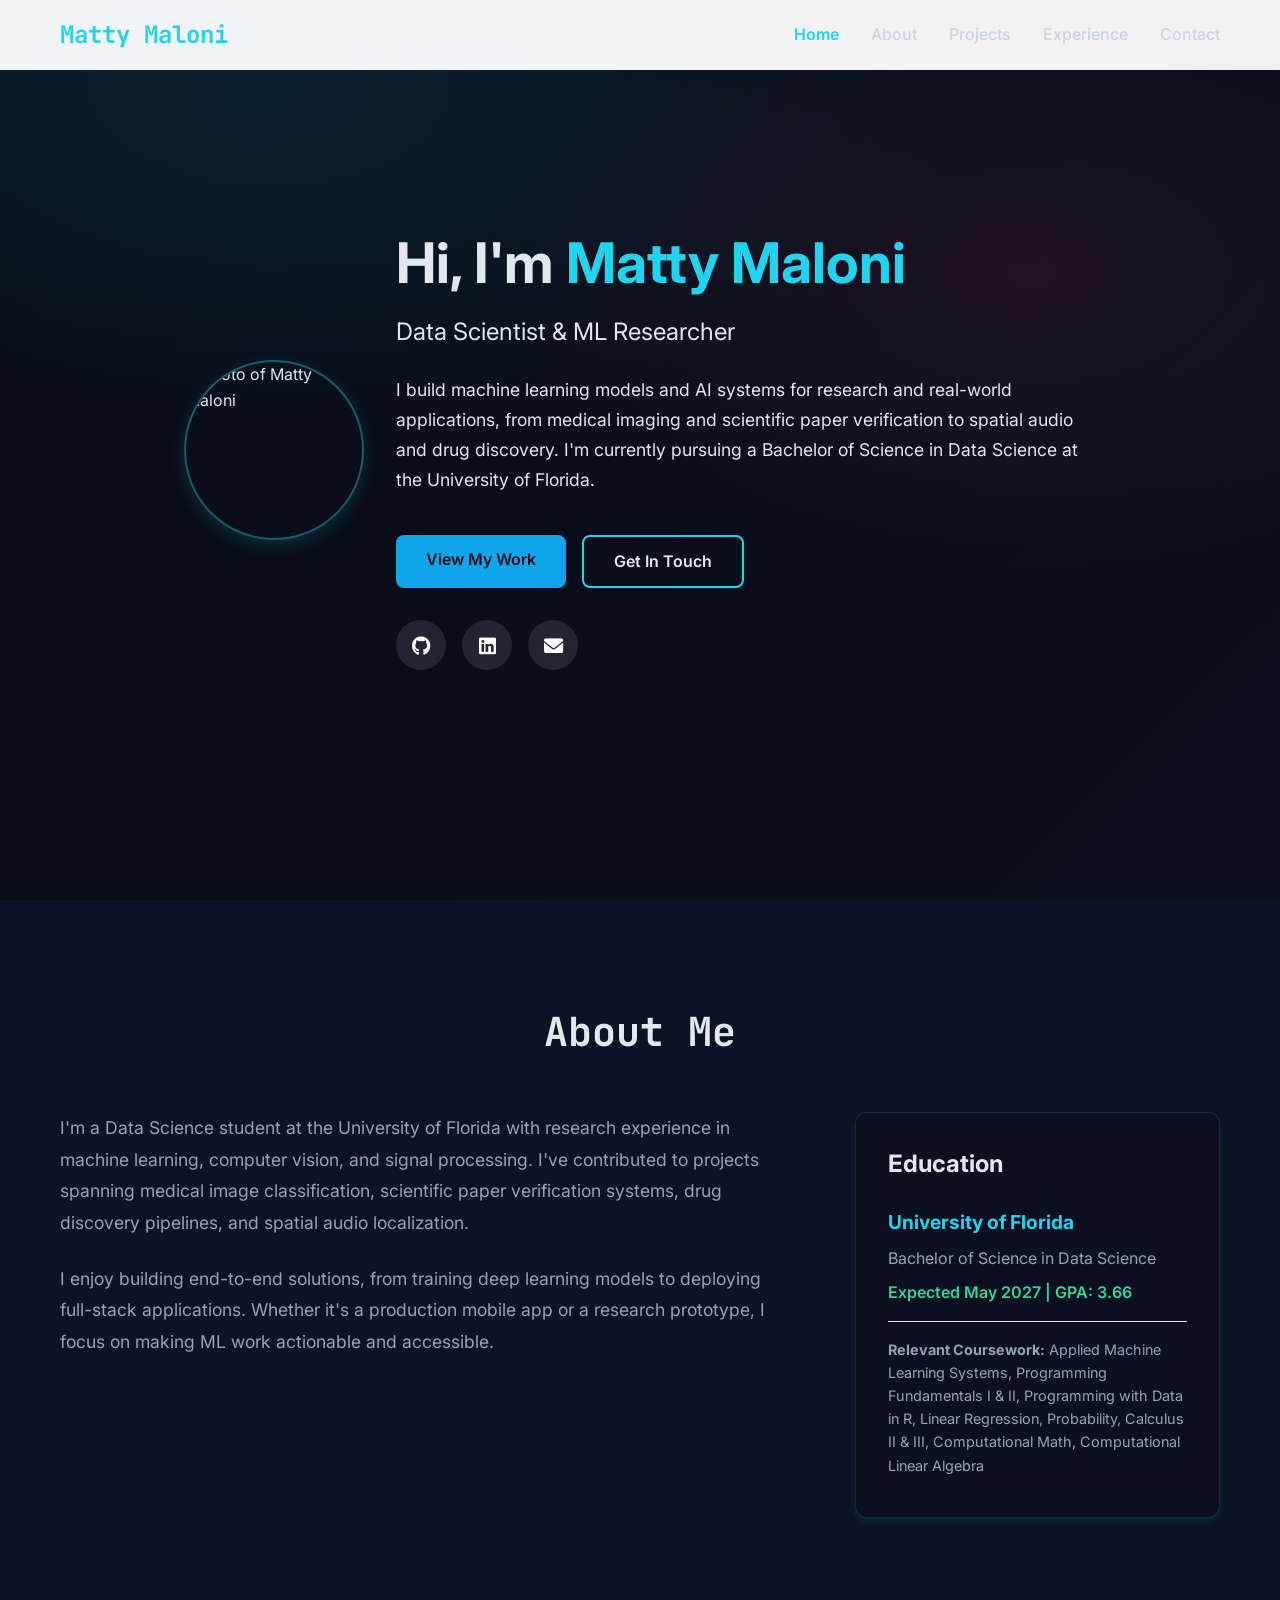
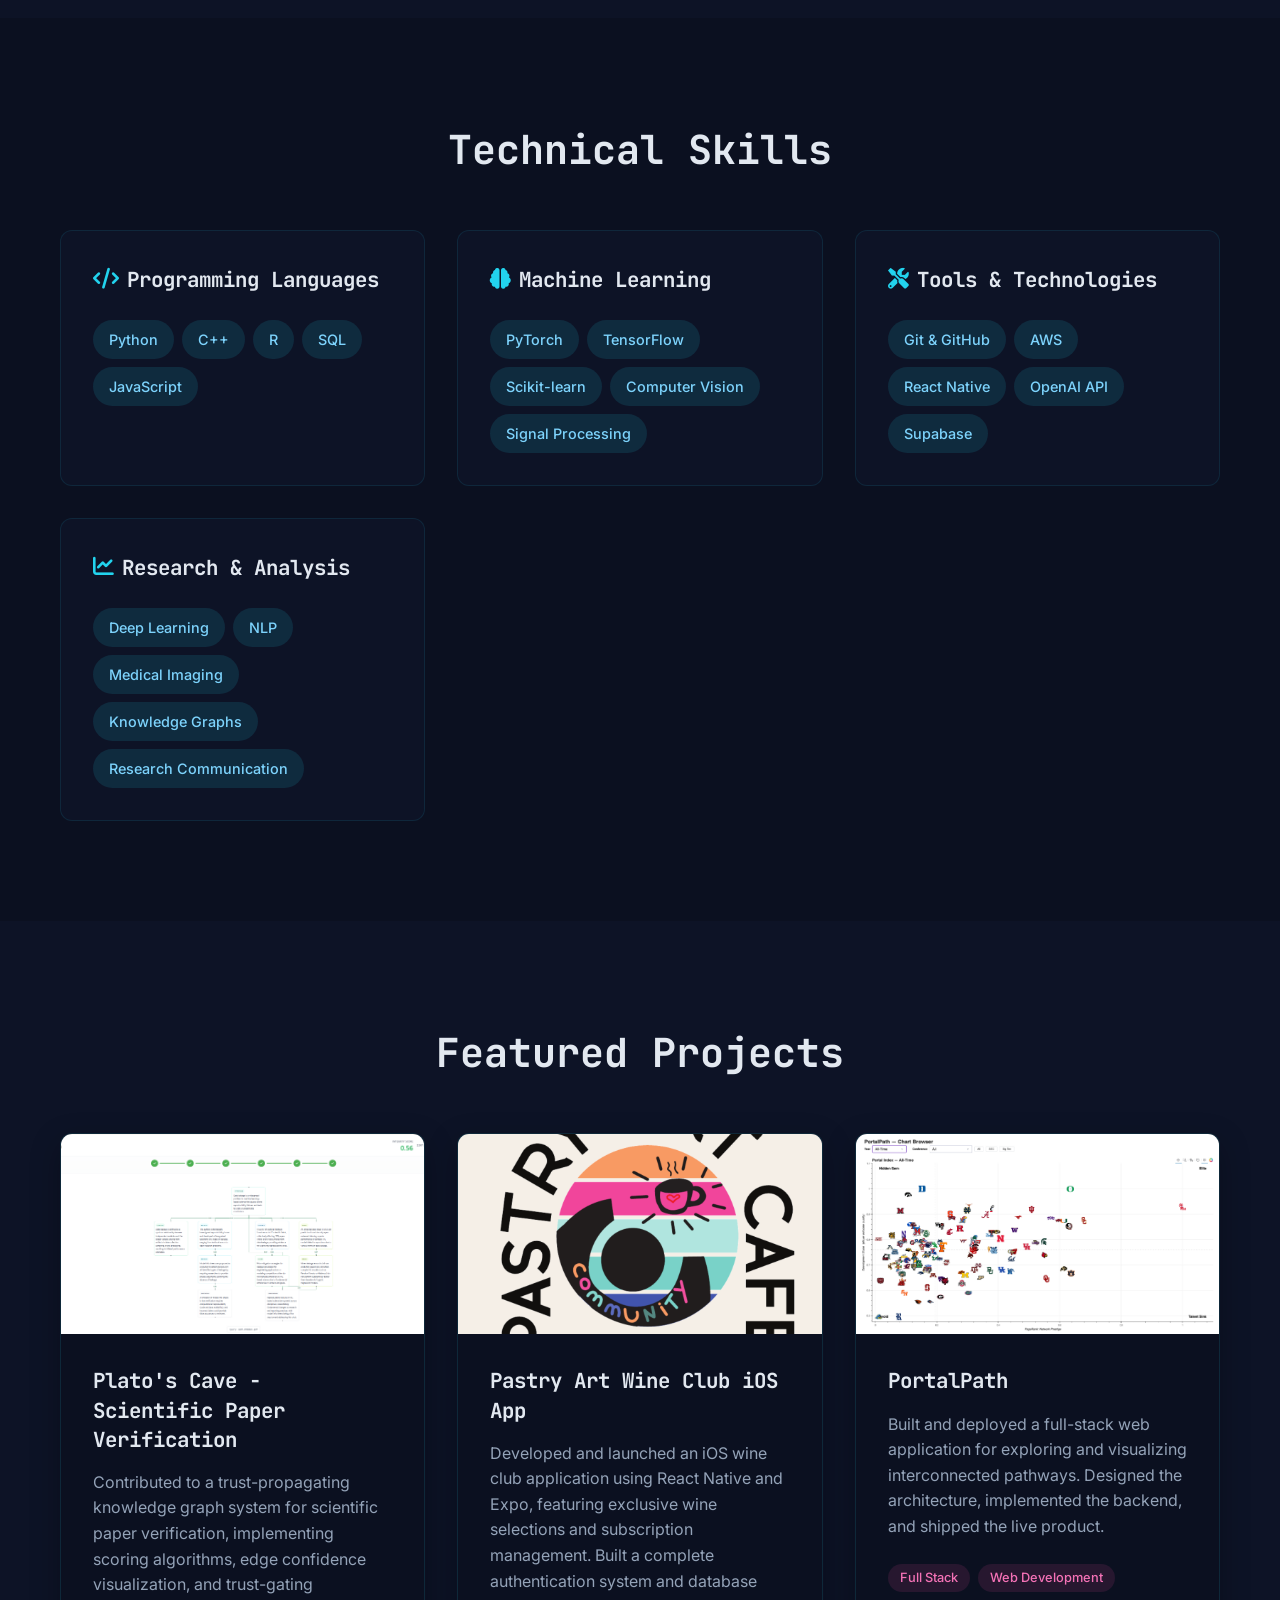
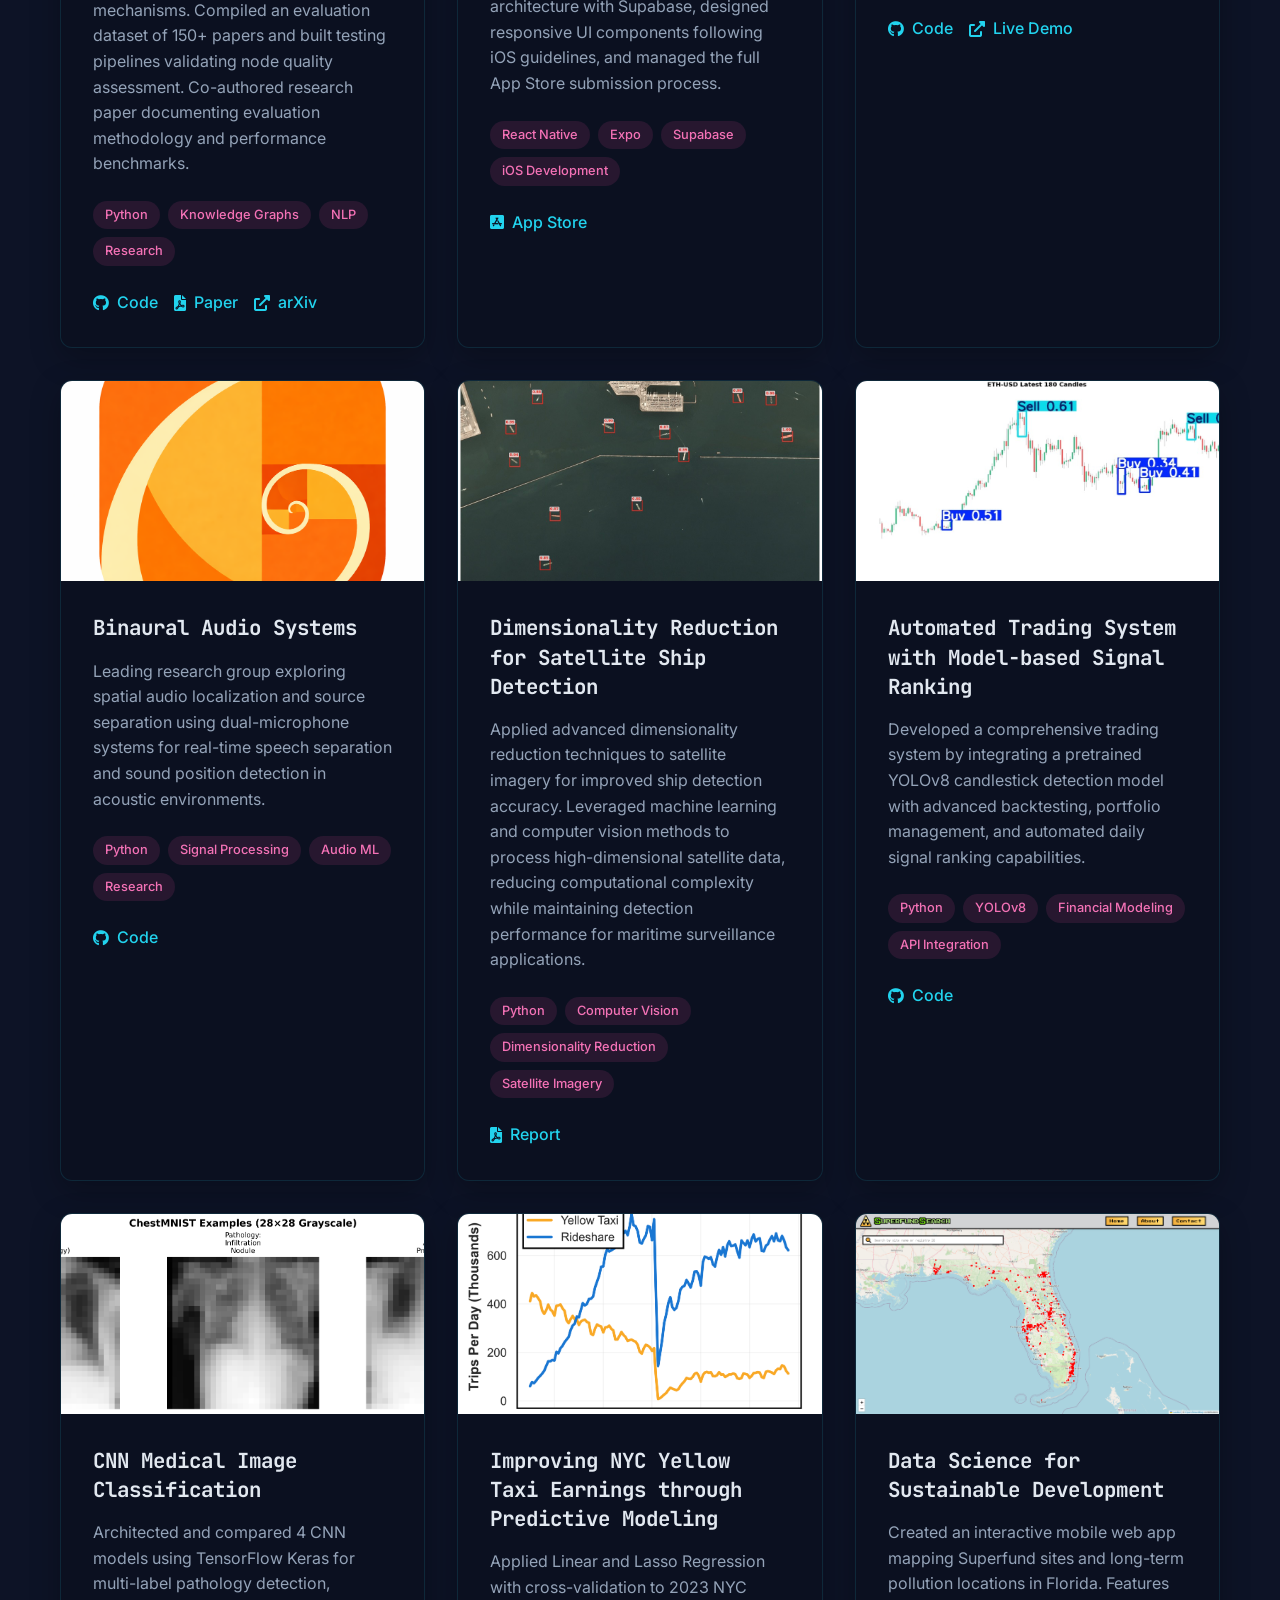
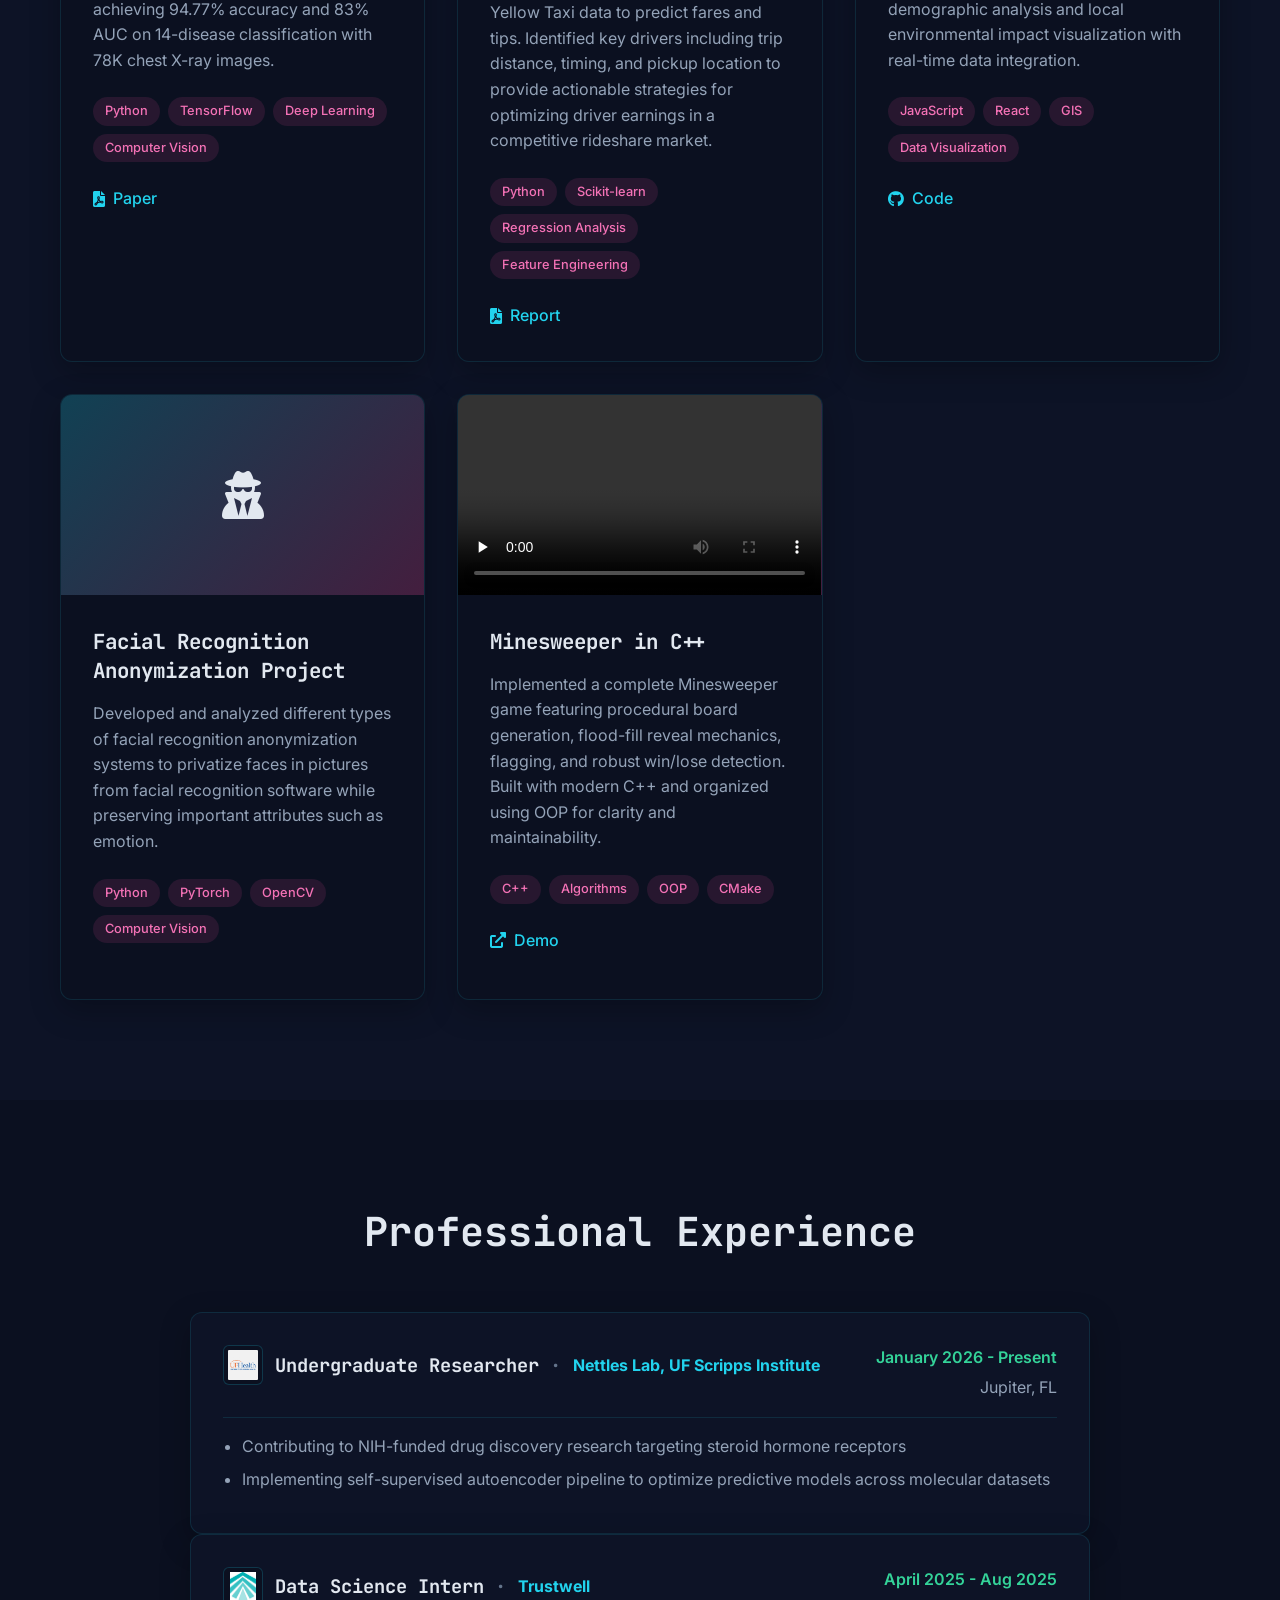
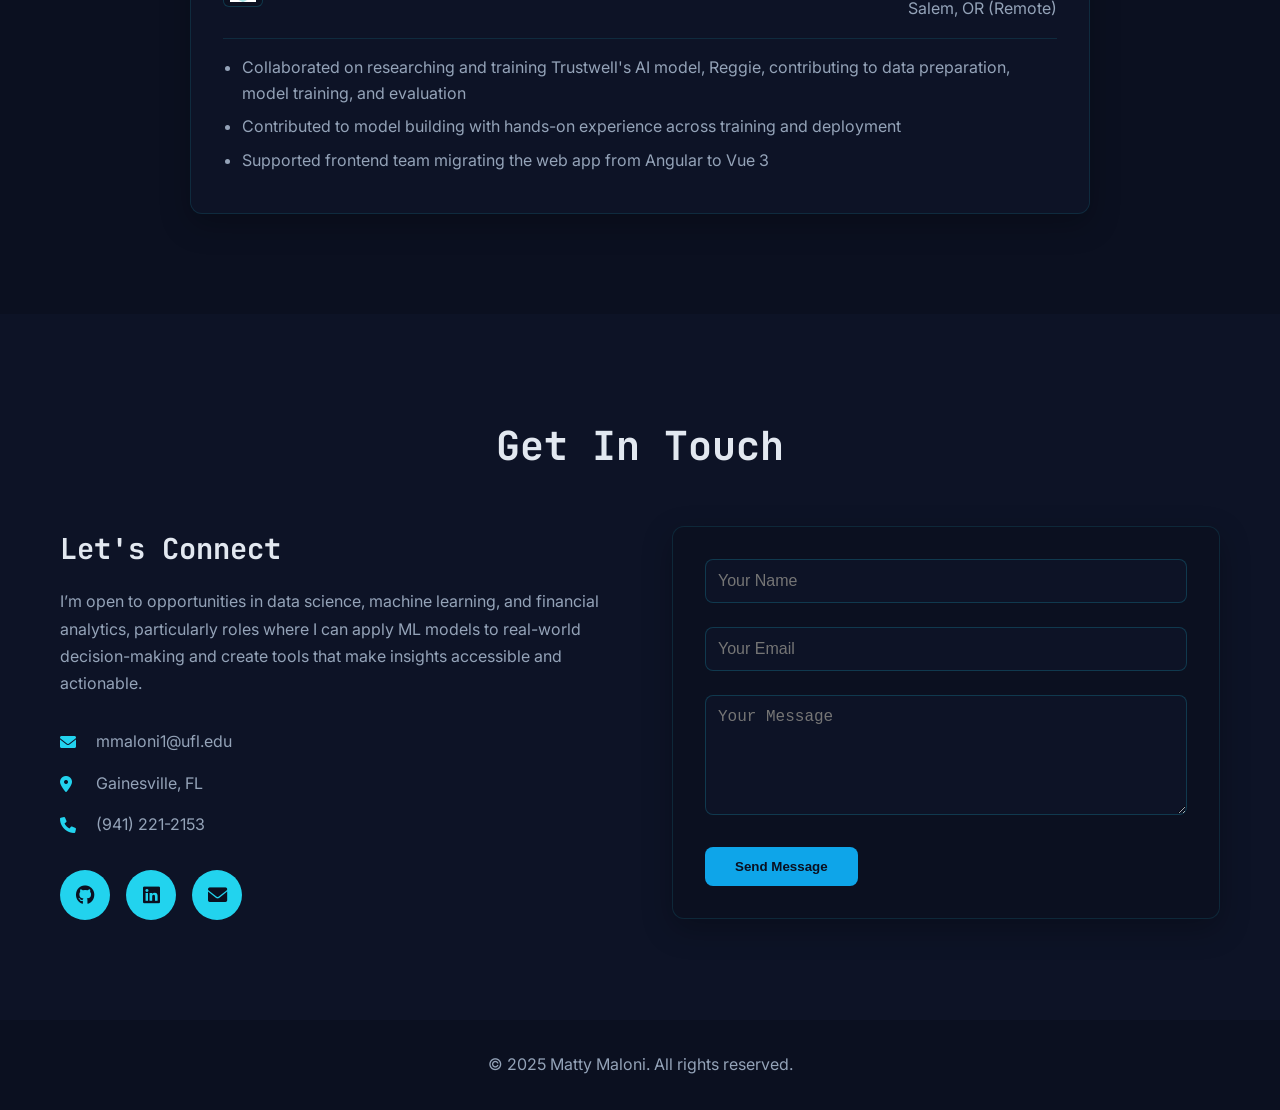
==== index.html @ 6865b8d3 "bro" ====
<!DOCTYPE html>
<html lang="en">
<head>
    <meta charset="UTF-8">
    <meta name="viewport" content="width=device-width, initial-scale=1.0">
    <title>Matty Maloni - Data Scientist</title>
    <link rel="stylesheet" href="styles.css">
    <link href="https://cdnjs.cloudflare.com/ajax/libs/font-awesome/6.0.0/css/all.min.css" rel="stylesheet">
    <link href="https://fonts.googleapis.com/css2?family=Inter:wght@300;400;500;600;700&display=swap" rel="stylesheet">
    <link href="https://fonts.googleapis.com/css2?family=JetBrains+Mono:wght@400;500;600;700&display=swap" rel="stylesheet">
</head>
<body>
    <!-- Navigation -->
    <nav class="navbar">
        <div class="nav-container">
            <div class="nav-logo">
                <h2>Matty Maloni</h2>
            </div>
            <ul class="nav-menu">
                <li class="nav-item">
                    <a href="#home" class="nav-link">Home</a>
                </li>
                <li class="nav-item">
                    <a href="#about" class="nav-link">About</a>
                </li>
                <li class="nav-item">
                    <a href="#projects" class="nav-link">Projects</a>
                </li>
                <li class="nav-item">
                    <a href="#experience" class="nav-link">Experience</a>
                </li>
                <li class="nav-item">
                    <a href="#contact" class="nav-link">Contact</a>
                </li>
            </ul>
            <div class="hamburger">
                <span class="bar"></span>
                <span class="bar"></span>
                <span class="bar"></span>
            </div>
        </div>
    </nav>

    <!-- Hero Section -->
    <section id="home" class="hero">
        <div class="hero-container">
            <img src="images/Headshot.jpg" alt="Photo of Matty Maloni" class="hero-avatar">
            <div class="hero-content">
                <h1 class="hero-title">
                    Hi, I'm <span class="highlight">Matty Maloni</span>
                </h1>
                <h2 class="hero-subtitle">Data Scientist & ML Researcher</h2>
                <p class="hero-description">
                    I build machine learning models and AI systems for research and real-world applications,
                    from medical imaging and scientific paper verification to spatial audio and drug discovery.
                    I'm currently pursuing a Bachelor of Science in Data Science at the University of Florida.
                </p>
                <div class="hero-buttons">
                    <a href="#projects" class="btn btn-primary">View My Work</a>
                    <a href="#contact" class="btn btn-secondary">Get In Touch</a>
                </div>
                <div class="hero-social">
                    <a href="https://github.com/mattymaloni" target="_blank"><i class="fab fa-github"></i></a>
                    <a href="https://linkedin.com/in/matthew-maloni" target="_blank"><i class="fab fa-linkedin"></i></a>
                    <a href="mailto:mmaloni1@ufl.edu"><i class="fas fa-envelope"></i></a>
                </div>
            </div>
        </div>
    </section>

    <!-- About Section -->
    <section id="about" class="about">
        <div class="container">
            <h2 class="section-title">About Me</h2>
            <div class="about-content">
                <div class="about-text">
                    <p>
                        I'm a Data Science student at the University of Florida with research experience in machine learning,
                        computer vision, and signal processing. I've contributed to projects spanning medical image classification,
                        scientific paper verification systems, drug discovery pipelines, and spatial audio localization.
                    </p>
                    <p>
                        I enjoy building end-to-end solutions, from training deep learning models to deploying full-stack
                        applications. Whether it's a production mobile app or a research prototype, I focus on making
                        ML work actionable and accessible.
                    </p>
                </div>
                <div class="education">
                    <h3>Education</h3>
                    <div class="education-item">
                        <h4>University of Florida</h4>
                        <p>Bachelor of Science in Data Science</p>
                        <p class="date">Expected May 2027 | GPA: 3.66</p>
                        <p class="coursework">
                            <strong>Relevant Coursework:</strong> Applied Machine Learning Systems, Programming 
                            Fundamentals I & II, Programming with Data in R, Linear Regression, Probability, 
                            Calculus II & III, Computational Math, Computational Linear Algebra
                        </p>
                    </div>
                </div>
            </div>
        </div>
    </section>

    <!-- Skills Section -->
    <section class="skills">
        <div class="container">
            <h2 class="section-title">Technical Skills</h2>
            <div class="skills-grid">
                <div class="skill-category">
                    <h3><i class="fas fa-code"></i> Programming Languages</h3>
                    <div class="skill-tags">
                        <span class="skill-tag">Python</span>
                        <span class="skill-tag">C++</span>
                        <span class="skill-tag">R</span>
                        <span class="skill-tag">SQL</span>
                        <span class="skill-tag">JavaScript</span>
                    </div>
                </div>
                <div class="skill-category">
                    <h3><i class="fas fa-brain"></i> Machine Learning</h3>
                    <div class="skill-tags">
                        <span class="skill-tag">PyTorch</span>
                        <span class="skill-tag">TensorFlow</span>
                        <span class="skill-tag">Scikit-learn</span>
                        <span class="skill-tag">Computer Vision</span>
                        <span class="skill-tag">Signal Processing</span>
                    </div>
                </div>
                <div class="skill-category">
                    <h3><i class="fas fa-tools"></i> Tools & Technologies</h3>
                    <div class="skill-tags">
                        <span class="skill-tag">Git & GitHub</span>
                        <span class="skill-tag">AWS</span>
                        <span class="skill-tag">React Native</span>
                        <span class="skill-tag">OpenAI API</span>
                        <span class="skill-tag">Supabase</span>
                    </div>
                </div>
                <div class="skill-category">
                    <h3><i class="fas fa-chart-line"></i> Research & Analysis</h3>
                    <div class="skill-tags">
                        <span class="skill-tag">Deep Learning</span>
                        <span class="skill-tag">NLP</span>
                        <span class="skill-tag">Medical Imaging</span>
                        <span class="skill-tag">Knowledge Graphs</span>
                        <span class="skill-tag">Research Communication</span>
                    </div>
                </div>
            </div>
        </div>
    </section>

    <!-- Projects Section -->
    <section id="projects" class="projects">
        <div class="container">
            <h2 class="section-title">Featured Projects</h2>
            <div class="projects-grid">
                <div class="project-card">
                    <div class="project-image">
                        <img src="images/platos_cave_photo.png" alt="Plato's Cave knowledge graph visualization">
                    </div>
                    <div class="project-content">
                        <h3>Plato's Cave - Scientific Paper Verification</h3>
                        <p>
                            Contributed to a trust-propagating knowledge graph system for scientific paper verification,
                            implementing scoring algorithms, edge confidence visualization, and trust-gating mechanisms.
                            Compiled an evaluation dataset of 150+ papers and built testing pipelines validating node quality assessment.
                            Co-authored research paper documenting evaluation methodology and performance benchmarks.
                        </p>
                        <div class="project-tech">
                            <span class="tech-tag">Python</span>
                            <span class="tech-tag">Knowledge Graphs</span>
                            <span class="tech-tag">NLP</span>
                            <span class="tech-tag">Research</span>
                        </div>
                        <div class="project-links">
                            <a href="https://github.com/matheusmaldaner/PlatosCave" class="project-link" target="_blank" rel="noopener noreferrer"><i class="fab fa-github"></i> Code</a>
                            <a href="platos_cave_paper.pdf" class="project-link" target="_blank" rel="noopener noreferrer"><i class="fas fa-file-pdf"></i> Paper</a>
                            <a href="https://arxiv.org/abs/2603.23526" class="project-link" target="_blank" rel="noopener noreferrer"><i class="fas fa-external-link-alt"></i> arXiv</a>
                        </div>
                    </div>
                </div>

                <div class="project-card">
                    <div class="project-image">
                        <img src="images/icon.png" alt="Pastry Art Wine Club app icon">
                    </div>
                    <div class="project-content">
                        <h3>Pastry Art Wine Club iOS App</h3>
                        <p>
                            Developed and launched an iOS wine club application using React Native and Expo, featuring 
                            exclusive wine selections and subscription management. Built a complete authentication system 
                            and database architecture with Supabase, designed responsive UI components following iOS guidelines, 
                            and managed the full App Store submission process.
                        </p>
                        <div class="project-tech">
                            <span class="tech-tag">React Native</span>
                            <span class="tech-tag">Expo</span>
                            <span class="tech-tag">Supabase</span>
                            <span class="tech-tag">iOS Development</span>
                        </div>
                        <div class="project-links">
                            <a href="https://apps.apple.com/us/app/pastry-art-wine-club/id6754959938" class="project-link" target="_blank" rel="noopener noreferrer"><i class="fab fa-app-store-ios"></i> App Store</a>
                        </div>
                    </div>
                </div>

                <div class="project-card">
                    <div class="project-image">
                        <img src="images/portalpath.png" alt="PortalPath app visualization">
                    </div>
                    <div class="project-content">
                        <h3>PortalPath</h3>
                        <p>
                            Built and deployed a full-stack web application for exploring and visualizing interconnected
                            pathways. Designed the architecture, implemented the backend, and shipped the live product.
                        </p>
                        <div class="project-tech">
                            <span class="tech-tag">Full Stack</span>
                            <span class="tech-tag">Web Development</span>
                        </div>
                        <div class="project-links">
                            <a href="https://github.com/mattymaloni/PortalPath" class="project-link" target="_blank" rel="noopener noreferrer"><i class="fab fa-github"></i> Code</a>
                            <a href="https://portalpath.onrender.com/" class="project-link" target="_blank" rel="noopener noreferrer"><i class="fas fa-external-link-alt"></i> Live Demo</a>
                        </div>
                    </div>
                </div>

                <div class="project-card">
                    <div class="project-image">
                        <img src="images/audio_project_image.webp" alt="Binaural audio system visualization">
                    </div>
                    <div class="project-content">
                        <h3>Binaural Audio Systems</h3>
                        <p>
                            Leading research group exploring spatial audio localization and source separation using
                            dual-microphone systems for real-time speech separation and sound position detection
                            in acoustic environments.
                        </p>
                        <div class="project-tech">
                            <span class="tech-tag">Python</span>
                            <span class="tech-tag">Signal Processing</span>
                            <span class="tech-tag">Audio ML</span>
                            <span class="tech-tag">Research</span>
                        </div>
                        <div class="project-links">
                            <a href="https://github.com/Jibby2k1/Aude" class="project-link" target="_blank" rel="noopener noreferrer"><i class="fab fa-github"></i> Code</a>
                        </div>
                    </div>
                </div>

                <div class="project-card">
                    <div class="project-image">
                        <img src="images/Ship_detections.jpg" alt="Satellite ship detection visualization">
                    </div>
                    <div class="project-content">
                        <h3>Dimensionality Reduction for Satellite Ship Detection</h3>
                        <p>
                            Applied advanced dimensionality reduction techniques to satellite imagery for improved ship 
                            detection accuracy. Leveraged machine learning and computer vision methods to process 
                            high-dimensional satellite data, reducing computational complexity while maintaining detection 
                            performance for maritime surveillance applications.
                        </p>
                        <div class="project-tech">
                            <span class="tech-tag">Python</span>
                            <span class="tech-tag">Computer Vision</span>
                            <span class="tech-tag">Dimensionality Reduction</span>
                            <span class="tech-tag">Satellite Imagery</span>
                        </div>
                        <div class="project-links">
                            <a href="Dimensionality Reduction for Satellite Ship Detection.pdf" class="project-link" target="_blank" rel="noopener noreferrer"><i class="fas fa-file-pdf"></i> Report</a>
                        </div>
                    </div>
                </div>

                <div class="project-card">
                    <div class="project-image">
                        <img src="images/out3.jpg" alt="Automated Trading System preview">
                    </div>
                    <div class="project-content">
                        <h3>Automated Trading System with Model-based Signal Ranking</h3>
                        <p>
                            Developed a comprehensive trading system by integrating a pretrained YOLOv8 candlestick 
                            detection model with advanced backtesting, portfolio management, and automated daily 
                            signal ranking capabilities.
                        </p>
                        <div class="project-tech">
                            <span class="tech-tag">Python</span>
                            <span class="tech-tag">YOLOv8</span>
                            <span class="tech-tag">Financial Modeling</span>
                            <span class="tech-tag">API Integration</span>
                        </div>
                        <div class="project-links">
                            <a href="https://github.com/mattymaloni/ChartScanAIAutomatedTrader" class="project-link"><i class="fab fa-github"></i> Code</a>
                        </div>
                    </div>
                </div>

                <div class="project-card">
                    <div class="project-image">
                        <img src="images/chest_examples.png" alt="Chest X-ray examples for CNN classification">
                    </div>
                    <div class="project-content">
                        <h3>CNN Medical Image Classification</h3>
                        <p>
                            Architected and compared 4 CNN models using TensorFlow Keras for multi-label pathology detection,
                            achieving 94.77% accuracy and 83% AUC on 14-disease classification with 78K chest X-ray images.
                        </p>
                        <div class="project-tech">
                            <span class="tech-tag">Python</span>
                            <span class="tech-tag">TensorFlow</span>
                            <span class="tech-tag">Deep Learning</span>
                            <span class="tech-tag">Computer Vision</span>
                        </div>
                        <div class="project-links">
                            <a href="CNNs for Medical Image Classification.pdf" class="project-link" target="_blank" rel="noopener noreferrer"><i class="fas fa-file-pdf"></i> Paper</a>
                        </div>
                    </div>
                </div>

                <div class="project-card">
                    <div class="project-image">
                        <img src="images/taxi_vs_rideshare.png" alt="NYC Yellow Taxi Earnings Analysis preview">
                    </div>
                    <div class="project-content">
                        <h3>Improving NYC Yellow Taxi Earnings through Predictive Modeling</h3>
                        <p>
                            Applied Linear and Lasso Regression with cross-validation to 2023 NYC Yellow Taxi data
                            to predict fares and tips. Identified key drivers including trip distance, timing, and pickup
                            location to provide actionable strategies for optimizing driver earnings in a competitive rideshare market.
                        </p>
                        <div class="project-tech">
                            <span class="tech-tag">Python</span>
                            <span class="tech-tag">Scikit-learn</span>
                            <span class="tech-tag">Regression Analysis</span>
                            <span class="tech-tag">Feature Engineering</span>
                        </div>
                        <div class="project-links">
                            <a href="Improving_NYC_Yellow_Taxi_Earnings.pdf" class="project-link" target="_blank" rel="noopener noreferrer"><i class="fas fa-file-pdf"></i> Report</a>
                        </div>
                    </div>
                </div>

                <div class="project-card">
                    <div class="project-image">
                        <img src="images/SuperfundSearch.png" alt="Data Science for Sustainable Development preview">
                    </div>
                    <div class="project-content">
                        <h3>Data Science for Sustainable Development</h3>
                        <p>
                            Created an interactive mobile web app mapping Superfund sites and long-term pollution 
                            locations in Florida. Features demographic analysis and local environmental impact 
                            visualization with real-time data integration.
                        </p>
                        <div class="project-tech">
                            <span class="tech-tag">JavaScript</span>
                            <span class="tech-tag">React</span>
                            <span class="tech-tag">GIS</span>
                            <span class="tech-tag">Data Visualization</span>
                        </div>
                        <div class="project-links">
                            <a href="https://github.com/dssd-gnv/artificial-reefs" class="project-link"><i class="fab fa-github"></i> Code</a>
                        </div>
                    </div>
                </div>

                <div class="project-card">
                    <div class="project-image">
                        <i class="fas fa-user-secret project-icon"></i>
                    </div>
                    <div class="project-content">
                        <h3>Facial Recognition Anonymization Project</h3>
                        <p>
                            Developed and analyzed different types of facial recognition anonymization systems 
                            to privatize faces in pictures from facial recognition software while preserving 
                            important attributes such as emotion.
                        </p>
                        <div class="project-tech">
                            <span class="tech-tag">Python</span>
                            <span class="tech-tag">PyTorch</span>
                            <span class="tech-tag">OpenCV</span>
                            <span class="tech-tag">Computer Vision</span>
                        </div>
                    </div>
                </div>

                <div class="project-card">
                    <div class="project-image">
                        <video class="project-video" controls preload="none">
                            <source src="videos/MineSweeperDemo.mp4" type="video/mp4">
                            Your browser does not support the video tag. Video demo coming soon.
                        </video>
                    </div>
                    <div class="project-content">
                        <h3>Minesweeper in C++</h3>
                        <p>
                            Implemented a complete Minesweeper game featuring procedural board generation, flood-fill
                            reveal mechanics, flagging, and robust win/lose detection. Built with modern C++ and
                            organized using OOP for clarity and maintainability.
                        </p>
                        <div class="project-tech">
                            <span class="tech-tag">C++</span>
                            <span class="tech-tag">Algorithms</span>
                            <span class="tech-tag">OOP</span>
                            <span class="tech-tag">CMake</span>
                        </div>
                        <div class="project-links">
                            <a href="videos/MineSweeperDemo.mp4" class="project-link" target="_blank" rel="noopener noreferrer"><i class="fas fa-external-link-alt"></i> Demo</a>
                        </div>
                    </div>
                </div>
            </div>
        </div>
    </section>

    <!-- Experience Section -->
    <section id="experience" class="experience">
        <div class="container">
            <h2 class="section-title">Professional Experience</h2>
            <div class="experience-card">
                <div class="exp-header">
                    <div class="exp-title">
                        <img src="images/uf_health.jpg" alt="UF Health logo" class="exp-logo">
                        <h3>Undergraduate Researcher</h3>
                        <h4>Nettles Lab, UF Scripps Institute</h4>
                    </div>
                    <div class="exp-meta">
                        <span class="exp-date">January 2026 - Present</span>
                        <span class="exp-location">Jupiter, FL</span>
                    </div>
                </div>
                <ul class="exp-points">
                    <li>Contributing to NIH-funded drug discovery research targeting steroid hormone receptors</li>
                    <li>Implementing self-supervised autoencoder pipeline to optimize predictive models across molecular datasets</li>
                </ul>
            </div>
            <div class="experience-card">
                <div class="exp-header">
                    <div class="exp-title">
                        <img src="images/trustwell.png" alt="Trustwell logo" class="exp-logo">
                        <h3>Data Science Intern</h3>
                        <h4>Trustwell</h4>
                    </div>
                    <div class="exp-meta">
                        <span class="exp-date">April 2025 - Aug 2025</span>
                        <span class="exp-location">Salem, OR (Remote)</span>
                    </div>
                </div>
                <ul class="exp-points">
                    <li>Collaborated on researching and training Trustwell's AI model, Reggie, contributing to data preparation, model training, and evaluation</li>
                    <li>Contributed to model building with hands-on experience across training and deployment</li>
                    <li>Supported frontend team migrating the web app from Angular to Vue 3</li>
                </ul>
            </div>
        </div>
    </section>

    <!-- Contact Section -->
    <section id="contact" class="contact">
        <div class="container">
            <h2 class="section-title">Get In Touch</h2>
            <div class="contact-content">
                <div class="contact-info">
                    <h3>Let's Connect</h3>
                    <p>
                        I’m open to opportunities in data science, machine learning, and financial analytics, particularly  
                        roles where I can apply ML models to real-world decision-making and create tools that make insights accessible and actionable.
                    </p>
                    <div class="contact-details">
                        <div class="contact-item">
                            <i class="fas fa-envelope"></i>
                            <span>mmaloni1@ufl.edu</span>
                        </div>
                        <div class="contact-item">
                            <i class="fas fa-map-marker-alt"></i>
                            <span>Gainesville, FL</span>
                        </div>
                        <div class="contact-item">
                            <i class="fas fa-phone"></i>
                            <span>(941) 221-2153</span>
                        </div>
                    </div>
                    <div class="social-links">
                        <a href="https://github.com/mattymaloni" target="_blank"><i class="fab fa-github"></i></a>
                        <a href="https://linkedin.com/in/mattymaloni" target="_blank"><i class="fab fa-linkedin"></i></a>
                        <a href="mailto:mmaloni1@ufl.edu"><i class="fas fa-envelope"></i></a>
                    </div>
                </div>
                <div class="contact-form">
                    <form>
                        <div class="form-group">
                            <input type="text" id="name" name="name" placeholder="Your Name" required>
                        </div>
                        <div class="form-group">
                            <input type="email" id="email" name="email" placeholder="Your Email" required>
                        </div>
                        <div class="form-group">
                            <textarea id="message" name="message" placeholder="Your Message" rows="5" required></textarea>
                        </div>
                        <button type="submit" class="btn btn-primary">Send Message</button>
                    </form>
                </div>
            </div>
        </div>
    </section>

    <!-- Footer -->
    <footer class="footer">
        <div class="container">
            <p>&copy; 2025 Matty Maloni. All rights reserved.</p>
        </div>
    </footer>

    <script src="script.js"></script>
</body>
</html>
---- styles.css ----
/* Reset and Base Styles */
* {
    margin: 0;
    padding: 0;
    box-sizing: border-box;
}

html {
    scroll-behavior: smooth;
}

body {
    font-family: 'Inter', sans-serif;
    line-height: 1.6;
    color: #e5e7eb;
    background-color: #0b1020;
}

.container {
    max-width: 1200px;
    margin: 0 auto;
    padding: 0 20px;
}

/* Navigation */
.navbar {
    position: fixed;
    top: 0;
    width: 100%;
    background: rgba(255, 255, 255, 0.95);
    backdrop-filter: blur(10px);
    z-index: 1000;
    padding: 1rem 0;
    transition: all 0.3s ease;
}

.nav-container {
    max-width: 1200px;
    margin: 0 auto;
    padding: 0 20px;
    display: flex;
    justify-content: space-between;
    align-items: center;
}

.nav-logo h2 {
    color: #22d3ee;
    font-weight: 700;
    font-family: 'JetBrains Mono', monospace;
}

.nav-menu {
    display: flex;
    list-style: none;
    gap: 2rem;
}

.nav-link {
    text-decoration: none;
    color: #cbd5e1;
    font-weight: 500;
    transition: color 0.3s ease;
}

.nav-link:hover {
    color: #22d3ee;
}

/* Active state for current section link */
.nav-link.active {
    color: #22d3ee;
    font-weight: 600;
}

.hamburger {
    display: none;
    flex-direction: column;
    cursor: pointer;
}

.bar {
    width: 25px;
    height: 3px;
    background-color: #333;
    margin: 3px 0;
    transition: 0.3s;
}

/* Hero Section */
.hero {
    min-height: 100vh;
    display: flex;
    align-items: center;
    background: radial-gradient(1200px 600px at 20% 10%, rgba(34,211,238,0.15), transparent 60%),
                radial-gradient(900px 500px at 80% 30%, rgba(236,72,153,0.12), transparent 60%),
                linear-gradient(135deg, #0b1020 0%, #0f172a 100%);
    color: #e2e8f0;
    position: relative;
    overflow: hidden;
}

.hero::before {
    content: '';
    position: absolute;
    top: 0;
    left: 0;
    right: 0;
    bottom: 0;
    background: rgba(0, 0, 0, 0.3);
    z-index: 1;
}

.hero-container {
    max-width: 1200px;
    margin: 0 auto;
    padding: 0 20px;
    position: relative;
    z-index: 2;
    display: flex;
    align-items: center;
    gap: 2rem;
}

.hero-content {
    max-width: 700px;
}

.hero-title {
    font-size: 3.5rem;
    font-weight: 700;
    margin-bottom: 1rem;
    line-height: 1.2;
}

.hero-avatar {
    width: 180px;
    height: 180px;
    border-radius: 50%;
    object-fit: cover;
    vertical-align: middle;
    margin: 0;
    border: 2px solid rgba(34,211,238,0.4);
    box-shadow: 0 6px 18px rgba(34,211,238,0.15);
}

@media (max-width: 768px) {
    .hero {
        padding-top: 120px; /* push content below fixed header and show avatar fully */
    }
    .hero-container {
        flex-direction: column;
        text-align: center;
    }

    .hero-avatar {
        width: 140px;
        height: 140px;
        margin-bottom: 0.5rem;
    }
}

.highlight {
    color: #22d3ee;
}

.hero-subtitle {
    font-size: 1.5rem;
    font-weight: 400;
    margin-bottom: 1.5rem;
    opacity: 0.9;
}

.hero-description {
    font-size: 1.1rem;
    margin-bottom: 2.5rem;
    opacity: 0.8;
    line-height: 1.7;
}

.hero-buttons {
    display: flex;
    gap: 1rem;
    margin-bottom: 2rem;
}

.btn {
    padding: 12px 30px;
    border-radius: 8px;
    text-decoration: none;
    font-weight: 600;
    transition: all 0.3s ease;
    border: none;
    cursor: pointer;
    display: inline-block;
}

.btn-primary {
    background-color: #0ea5e9;
    color: #0b1020;
    box-shadow: 0 0 0 0 rgba(34,211,238,0.6);
}

.btn-primary:hover {
    background-color: #22d3ee;
    transform: translateY(-2px);
    box-shadow: 0 0 20px 4px rgba(34,211,238,0.35);
}

.btn-secondary {
    background-color: transparent;
    color: #e2e8f0;
    border: 2px solid #22d3ee;
}

.btn-secondary:hover {
    background-color: #22d3ee;
    color: #0b1020;
    box-shadow: 0 0 20px 4px rgba(34,211,238,0.35);
}

.hero-social {
    display: flex;
    gap: 1rem;
}

.hero-social a {
    display: flex;
    align-items: center;
    justify-content: center;
    width: 50px;
    height: 50px;
    border-radius: 50%;
    background-color: rgba(255, 255, 255, 0.1);
    color: white;
    text-decoration: none;
    font-size: 1.2rem;
    transition: all 0.3s ease;
}

.hero-social a:hover {
    background-color: rgba(255, 255, 255, 0.2);
    transform: translateY(-2px);
}

/* Offset anchor scroll for fixed navbar */
section[id] {
    scroll-margin-top: 90px;
}

/* About Section */
.about {
    padding: 100px 0;
    background-color: #0d1326;
}

.section-title {
    text-align: center;
    font-size: 2.5rem;
    font-weight: 700;
    margin-bottom: 3rem;
    color: #e2e8f0;
    font-family: 'JetBrains Mono', monospace;
}

.about-content {
    display: grid;
    grid-template-columns: 2fr 1fr;
    gap: 4rem;
    align-items: start;
}

.about-text p {
    font-size: 1.1rem;
    margin-bottom: 1.5rem;
    color: #94a3b8;
    line-height: 1.8;
}

.education {
    background: white;
    padding: 2rem;
    border-radius: 12px;
    box-shadow: 0 4px 6px rgba(34, 211, 238, 0.1);
    background: #0b1020;
    border: 1px solid rgba(34,211,238,0.15);
}

.education h3 {
    font-size: 1.5rem;
    margin-bottom: 1.5rem;
    color: #e2e8f0;
}

.education-item h4 {
    font-size: 1.2rem;
    color: #22d3ee;
    margin-bottom: 0.5rem;
}

.education-item p {
    margin-bottom: 0.5rem;
    color: #94a3b8;
}

.date {
    font-weight: 600;
    color: #34d399 !important;
}

.coursework {
    margin-top: 1rem;
    padding-top: 1rem;
    border-top: 1px solid #e5e7eb;
    font-size: 0.9rem;
}

/* Skills Section */
.skills {
    padding: 100px 0;
    background-color: #0b1020;
}

.skills-grid {
    display: grid;
    grid-template-columns: repeat(auto-fit, minmax(280px, 1fr));
    gap: 2rem;
}

.skill-category {
    background: #0d1326;
    padding: 2rem;
    border-radius: 12px;
    transition: transform 0.3s ease;
    border: 1px solid rgba(34,211,238,0.1);
}

.skill-category:hover {
    transform: translateY(-5px);
}

.skill-category h3 {
    display: flex;
    align-items: center;
    gap: 0.5rem;
    font-size: 1.3rem;
    margin-bottom: 1.5rem;
    color: #e2e8f0;
    font-family: 'JetBrains Mono', monospace;
}

.skill-category i {
    color: #22d3ee;
}

.skill-tags {
    display: flex;
    flex-wrap: wrap;
    gap: 0.5rem;
}

.skill-tag {
    background-color: rgba(34,211,238,0.12);
    color: #7dd3fc;
    padding: 0.5rem 1rem;
    border-radius: 20px;
    font-size: 0.9rem;
    font-weight: 500;
}

.tech-tag {
    background-color: rgba(236,72,153,0.12);
    color: #f472b6;
    padding: 0.25rem 0.75rem;
    border-radius: 15px;
    font-size: 0.8rem;
    font-weight: 500;
}

/* Projects Section */
.projects {
    padding: 100px 0;
    background-color: #0d1326;
}

.projects-grid {
    display: grid;
    grid-template-columns: repeat(auto-fit, minmax(350px, 1fr));
    gap: 2rem;
}

.project-card {
    background: #0b1020;
    border-radius: 12px;
    overflow: hidden;
    box-shadow: 0 10px 30px rgba(0,0,0,0.25);
    transition: all 0.3s ease;
    border: 1px solid rgba(34,211,238,0.12);
}

.project-card:hover {
    transform: translateY(-10px);
    box-shadow: 0 20px 60px rgba(34,211,238,0.15);
}

.project-image {
    height: 200px;
    background: linear-gradient(135deg, rgba(34,211,238,0.25) 0%, rgba(236,72,153,0.25) 100%);
    display: flex;
    align-items: center;
    justify-content: center;
    color: #e2e8f0;
}

.project-image img {
    width: 100%;
    height: 100%;
    object-fit: cover;
    display: block;
}

.project-image img[src*="icon.png"] {
    object-position: center 60%;
}

.project-icon {
    font-size: 3rem;
}

.project-video {
    width: 100%;
    height: 100%;
    object-fit: cover;
    border: none;
    display: block;
}

.project-content {
    padding: 2rem;
}

.project-content h3 {
    font-size: 1.3rem;
    margin-bottom: 1rem;
    color: #e2e8f0;
    line-height: 1.4;
    font-family: 'JetBrains Mono', monospace;
}

.project-content p {
    color: #94a3b8;
    margin-bottom: 1.5rem;
    line-height: 1.6;
}

.project-tech {
    display: flex;
    flex-wrap: wrap;
    gap: 0.5rem;
    margin-bottom: 1.5rem;
}

.project-links {
    display: flex;
    gap: 1rem;
}

.project-link {
    color: #22d3ee;
    text-decoration: none;
    font-weight: 500;
    display: flex;
    align-items: center;
    gap: 0.5rem;
    transition: color 0.3s ease;
}

.project-link:hover {
    color: #67e8f9;
}

/* Experience Section */
.experience {
    padding: 100px 0;
    background-color: #0b1020;
}

.timeline {
    max-width: 800px;
    margin: 0 auto;
    position: relative;
}

.timeline::before {
    content: '';
    position: absolute;
    left: 30px;
    top: 0;
    bottom: 0;
    width: 2px;
    background: rgba(34,211,238,0.2);
}

.timeline-item {
    display: flex;
    margin-bottom: 3rem;
    position: relative;
}

.timeline-item::before {
    content: '';
    position: absolute;
    left: 24px;
    top: 0;
    width: 14px;
    height: 14px;
    border-radius: 50%;
    background: #22d3ee;
    border: 3px solid #0b1020;
    box-shadow: 0 0 0 3px rgba(34,211,238,0.25);
}

.timeline-date {
    flex: 0 0 150px;
    font-weight: 600;
    color: #34d399;
    padding-right: 2rem;
    padding-left: 60px;
}

.timeline-content {
    flex: 1;
    background: #0d1326;
    padding: 2rem;
    border-radius: 8px;
    margin-left: 2rem;
    border: 1px solid rgba(34,211,238,0.12);
}

.timeline-content h3 {
    font-size: 1.3rem;
    color: #e2e8f0;
    margin-bottom: 0.5rem;
    font-family: 'JetBrains Mono', monospace;
}

.timeline-content h4 {
    color: #22d3ee;
    margin-bottom: 0.5rem;
}

.timeline-content p {
    color: #94a3b8;
    margin-bottom: 1rem;
}

.timeline-content ul {
    color: #94a3b8;
    padding-left: 1.5rem;
}

.timeline-content li {
    margin-bottom: 0.5rem;
    line-height: 1.6;
}

/* Internship highlight card */
.experience-card {
    max-width: 900px;
    margin: 0 auto;
    background: #0d1326;
    border: 1px solid rgba(34,211,238,0.12);
    border-radius: 12px;
    box-shadow: 0 10px 30px rgba(0,0,0,0.25);
    padding: 2rem;
}

.exp-header {
    display: flex;
    justify-content: space-between;
    align-items: flex-start;
    gap: 1rem;
    border-bottom: 1px solid rgba(34,211,238,0.12);
    padding-bottom: 1rem;
    margin-bottom: 1rem;
}

.exp-title h3 {
    margin: 0;
    color: #e2e8f0;
    font-family: 'JetBrains Mono', monospace;
    white-space: nowrap;
}

.exp-title h4 {
    margin: 0;
    color: #22d3ee;
    white-space: nowrap;
}

.exp-title h3::after {
    content: " · ";
    color: #64748b;
}

.exp-title {
    display: flex;
    align-items: center;
    gap: 0.75rem;
    flex-wrap: nowrap;
}

.exp-logo {
    width: 40px;
    height: 40px;
    border-radius: 6px;
    object-fit: contain;
    background: #0b1020;
    border: 1px solid rgba(34,211,238,0.2);
    padding: 4px;
}

.exp-logo-icon {
    width: 40px;
    height: 40px;
    border-radius: 6px;
    background: #0b1020;
    border: 1px solid rgba(34,211,238,0.2);
    display: flex;
    align-items: center;
    justify-content: center;
    font-size: 1.2rem;
    color: #22d3ee;
}

.exp-meta {
    display: flex;
    flex-direction: column;
    align-items: flex-end;
    gap: 0.25rem;
    color: #94a3b8;
}

.exp-date {
    color: #34d399;
    font-weight: 600;
}

.exp-points {
    margin: 0;
    padding-left: 1.2rem;
    color: #94a3b8;
}

.exp-points li {
    margin-bottom: 0.5rem;
    line-height: 1.6;
}

/* Contact Section */
.contact {
    padding: 100px 0;
    background-color: #0d1326;
}

.contact-content {
    display: grid;
    grid-template-columns: 1fr 1fr;
    gap: 4rem;
    align-items: start;
}

.contact-info h3 {
    font-size: 1.8rem;
    margin-bottom: 1rem;
    color: #e2e8f0;
    font-family: 'JetBrains Mono', monospace;
}

.contact-info p {
    color: #94a3b8;
    margin-bottom: 2rem;
    line-height: 1.7;
}

.contact-details {
    margin-bottom: 2rem;
}

.contact-item {
    display: flex;
    align-items: center;
    gap: 1rem;
    margin-bottom: 1rem;
    color: #94a3b8;
}

.contact-item i {
    color: #22d3ee;
    width: 20px;
}

.social-links {
    display: flex;
    gap: 1rem;
}

.social-links a {
    display: flex;
    align-items: center;
    justify-content: center;
    width: 50px;
    height: 50px;
    border-radius: 50%;
    background-color: #22d3ee;
    color: #0b1020;
    text-decoration: none;
    font-size: 1.2rem;
    transition: all 0.3s ease;
}

.social-links a:hover {
    background-color: #67e8f9;
    transform: translateY(-2px);
    box-shadow: 0 0 20px 4px rgba(34,211,238,0.35);
}

.contact-form {
    background: #0b1020;
    padding: 2rem;
    border-radius: 12px;
    box-shadow: 0 10px 30px rgba(0,0,0,0.25);
    border: 1px solid rgba(34,211,238,0.12);
}

.form-group {
    margin-bottom: 1.5rem;
}

.form-group input,
.form-group textarea {
    width: 100%;
    padding: 12px;
    border: 1px solid rgba(34,211,238,0.2);
    border-radius: 8px;
    font-size: 1rem;
    transition: border-color 0.3s ease;
    background: #0d1326;
    color: #e2e8f0;
}

.form-group input:focus,
.form-group textarea:focus {
    outline: none;
    border-color: #22d3ee;
    box-shadow: 0 0 0 3px rgba(34,211,238,0.15);
}

.form-group textarea {
    resize: vertical;
    min-height: 120px;
}

/* Footer */
.footer {
    background-color: #0b1020;
    color: #94a3b8;
    padding: 2rem 0;
    text-align: center;
}

/* Responsive Design */
@media (max-width: 768px) {
    .hamburger {
        display: flex;
    }

    .nav-menu {
        position: fixed;
        left: -100%;
        top: 70px;
        flex-direction: column;
        background-color: white;
        width: 100%;
        text-align: center;
        transition: 0.3s;
        box-shadow: 0 10px 27px rgba(0, 0, 0, 0.05);
        padding: 2rem 0;
    }

    .nav-menu.active {
        left: 0;
    }

    .hero-title {
        font-size: 2.5rem;
    }

    .hero-subtitle {
        font-size: 1.2rem;
    }

    .hero-buttons {
        flex-direction: column;
        gap: 1rem;
    }

    .about-content {
        grid-template-columns: 1fr;
        gap: 2rem;
    }

    .contact-content {
        grid-template-columns: 1fr;
        gap: 2rem;
    }

    .timeline-item {
        flex-direction: column;
    }

    .timeline-date {
        margin-bottom: 1rem;
    }

    .timeline-content {
        margin-left: 0;
    }

    .timeline::before {
        display: none;
    }

    .timeline-item::before {
        display: none;
    }

    .timeline {
        padding-left: 0;
    }

    .projects-grid {
        grid-template-columns: 1fr;
    }

    .skills-grid {
        grid-template-columns: 1fr;
    }

    .exp-header {
        flex-direction: column;
        align-items: flex-start;
    }
}

@media (max-width: 480px) {
    .hero-title {
        font-size: 2rem;
    }

    .section-title {
        font-size: 2rem;
    }

    .container {
        padding: 0 15px;
    }
}

/* Animations */
@keyframes fadeInUp {
    from {
        opacity: 0;
        transform: translateY(30px);
    }
    to {
        opacity: 1;
        transform: translateY(0);
    }
}

.hero-content > * {
    animation: fadeInUp 0.8s ease forwards;
}

.hero-title {
    animation-delay: 0.2s;
}

.hero-subtitle {
    animation-delay: 0.4s;
}

.hero-description {
    animation-delay: 0.6s;
}

.hero-buttons {
    animation-delay: 0.8s;
}

.hero-social {
    animation-delay: 1s;
}
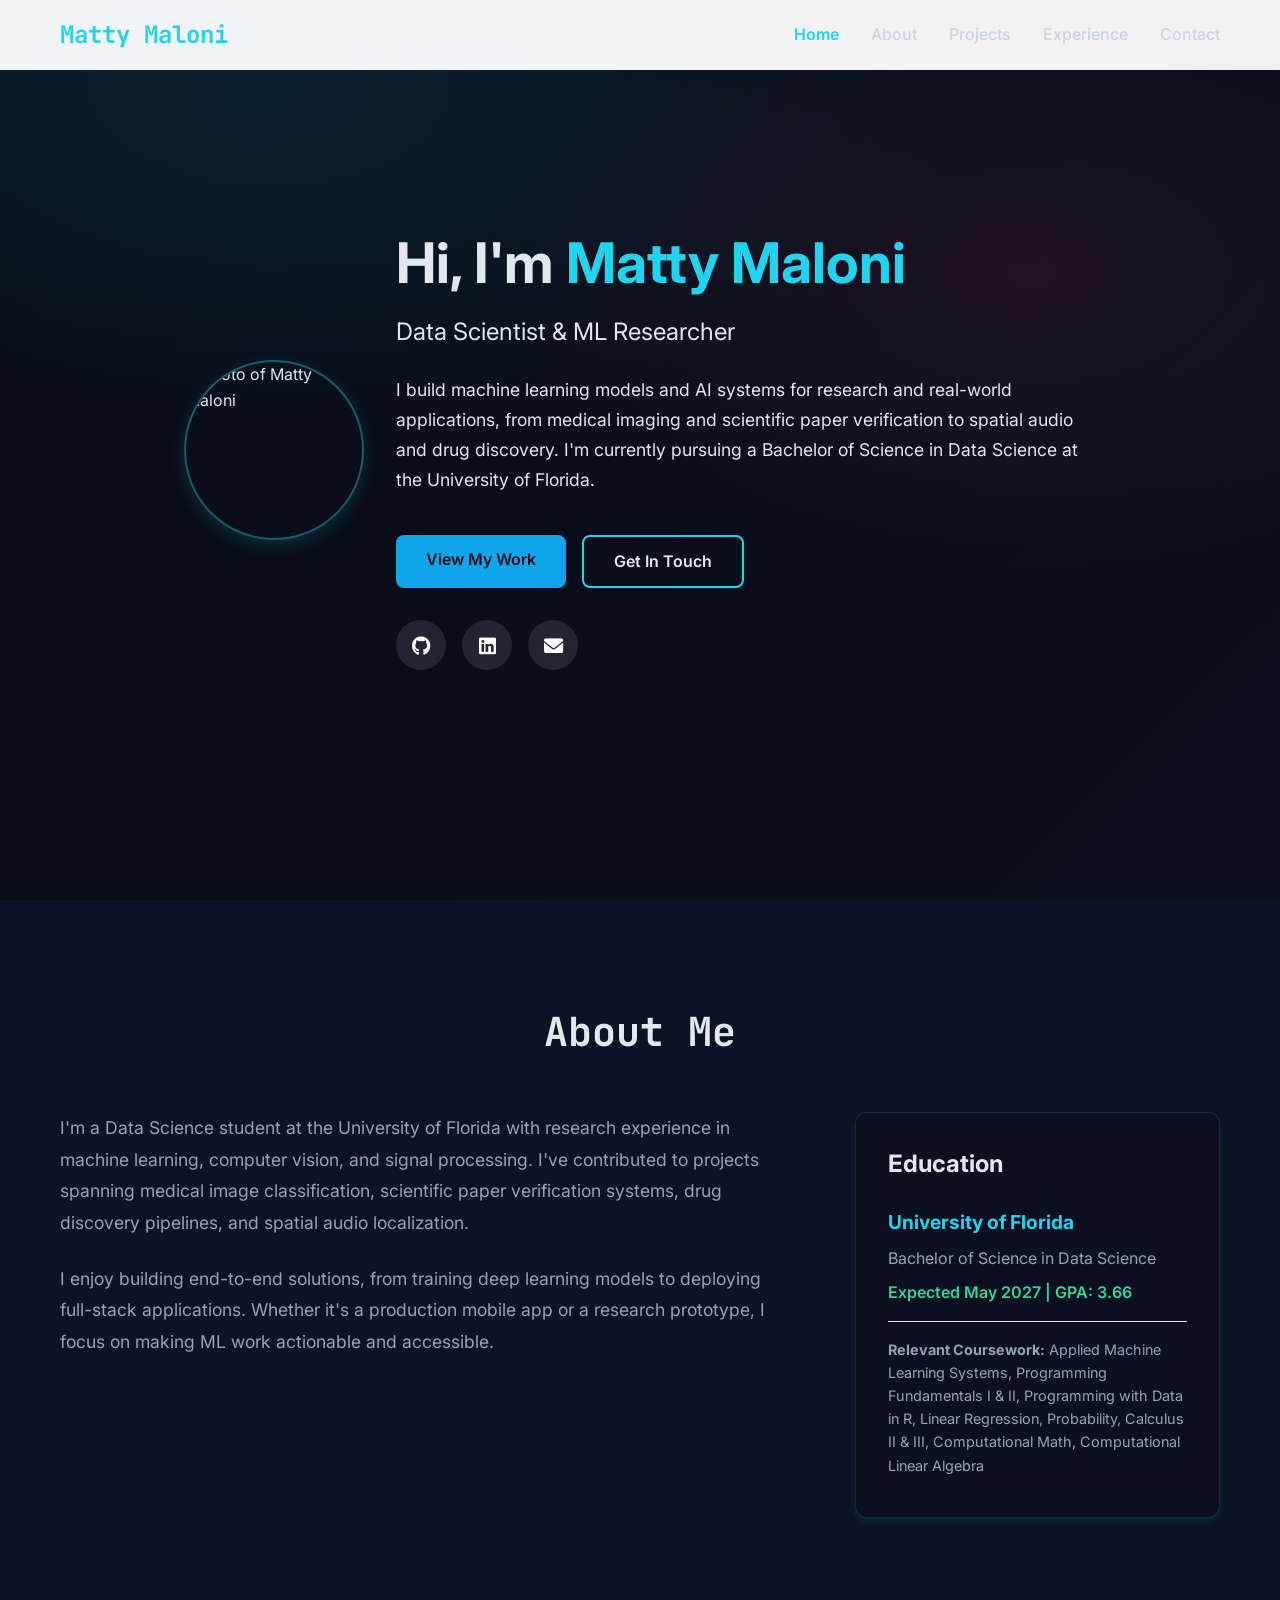
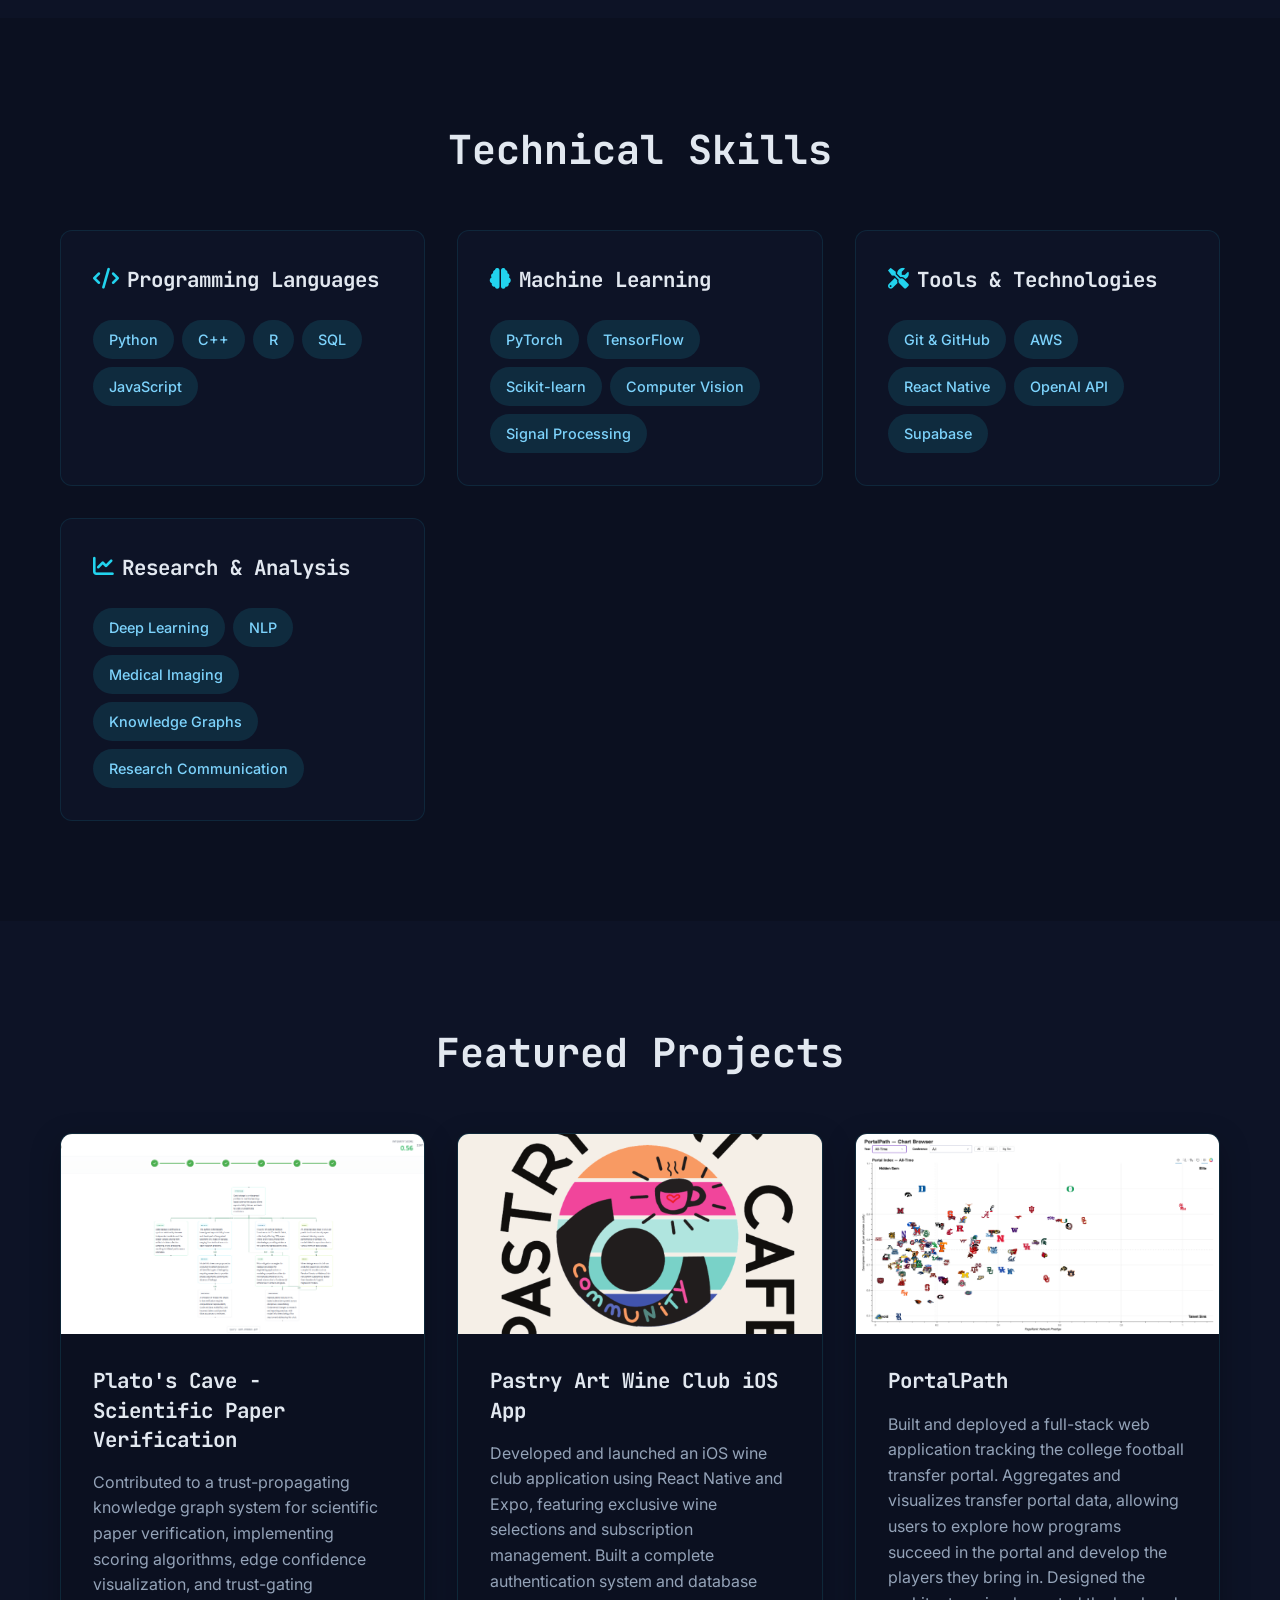
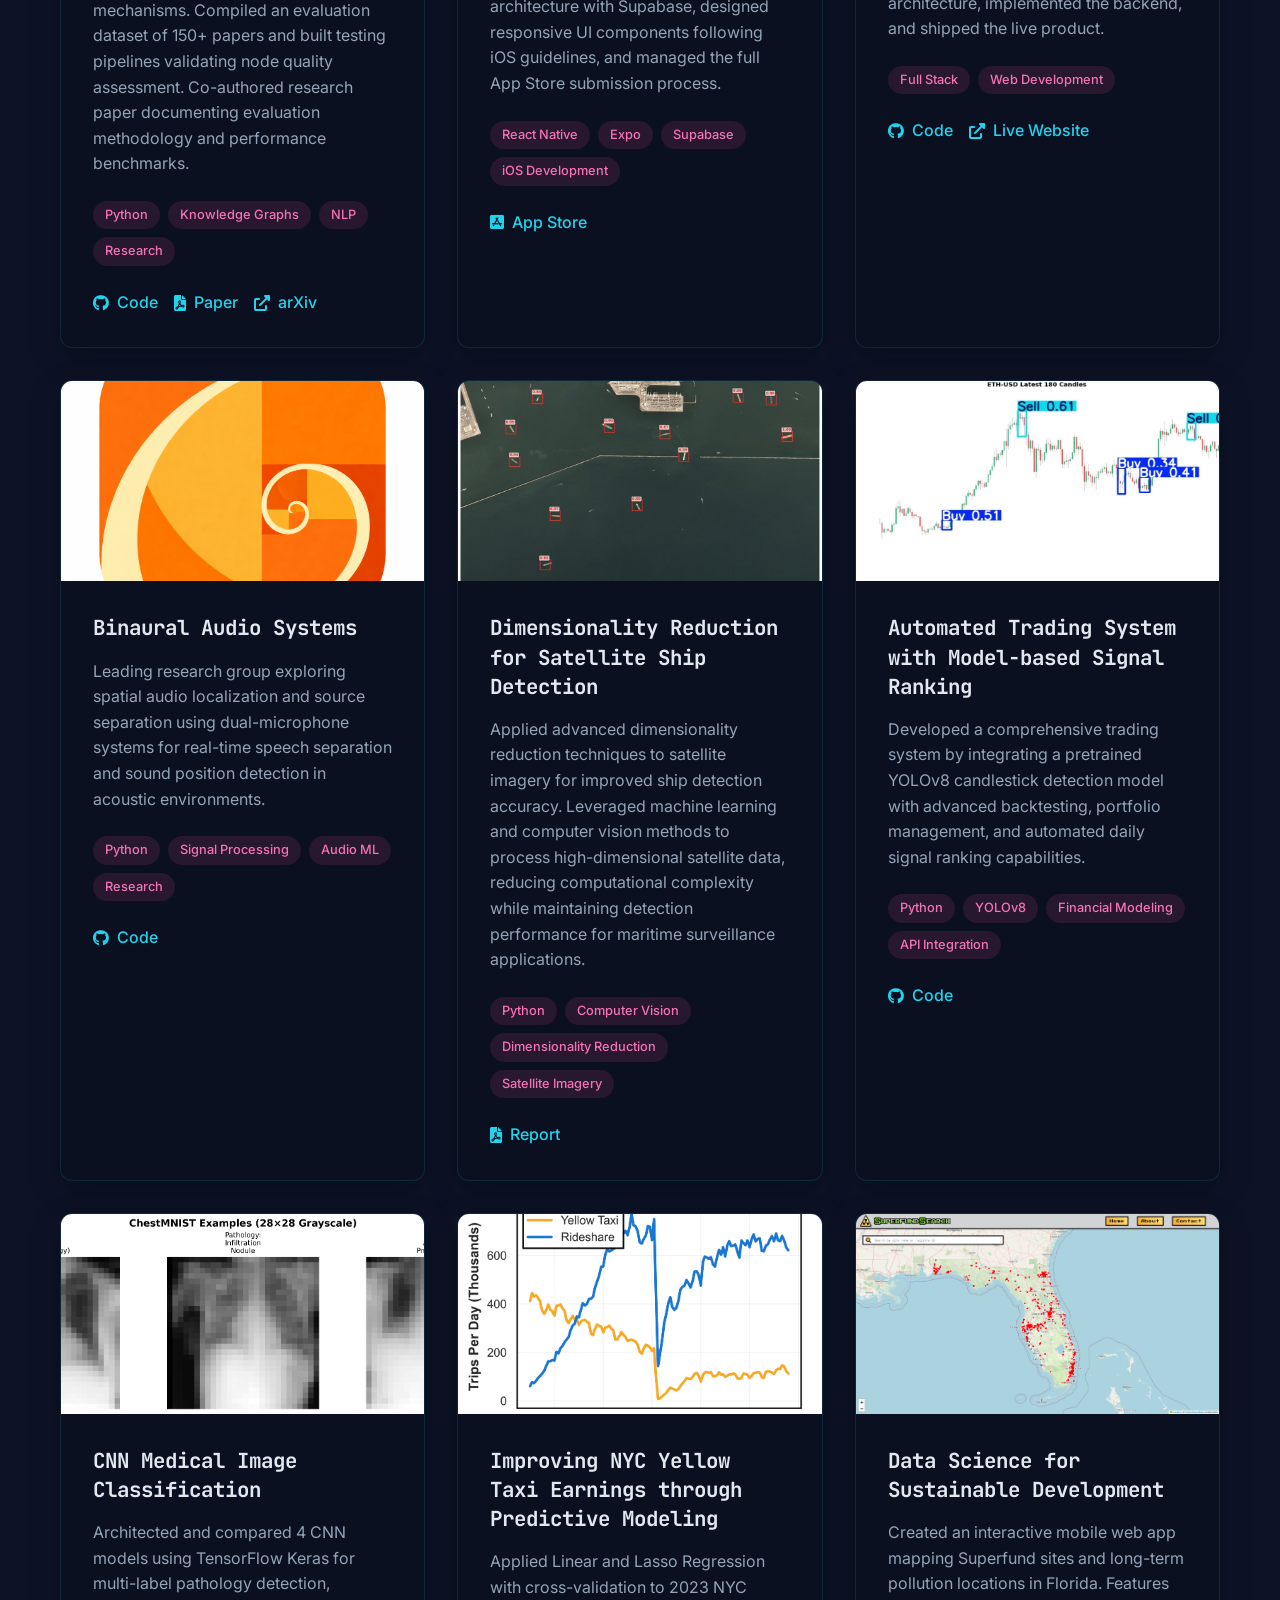
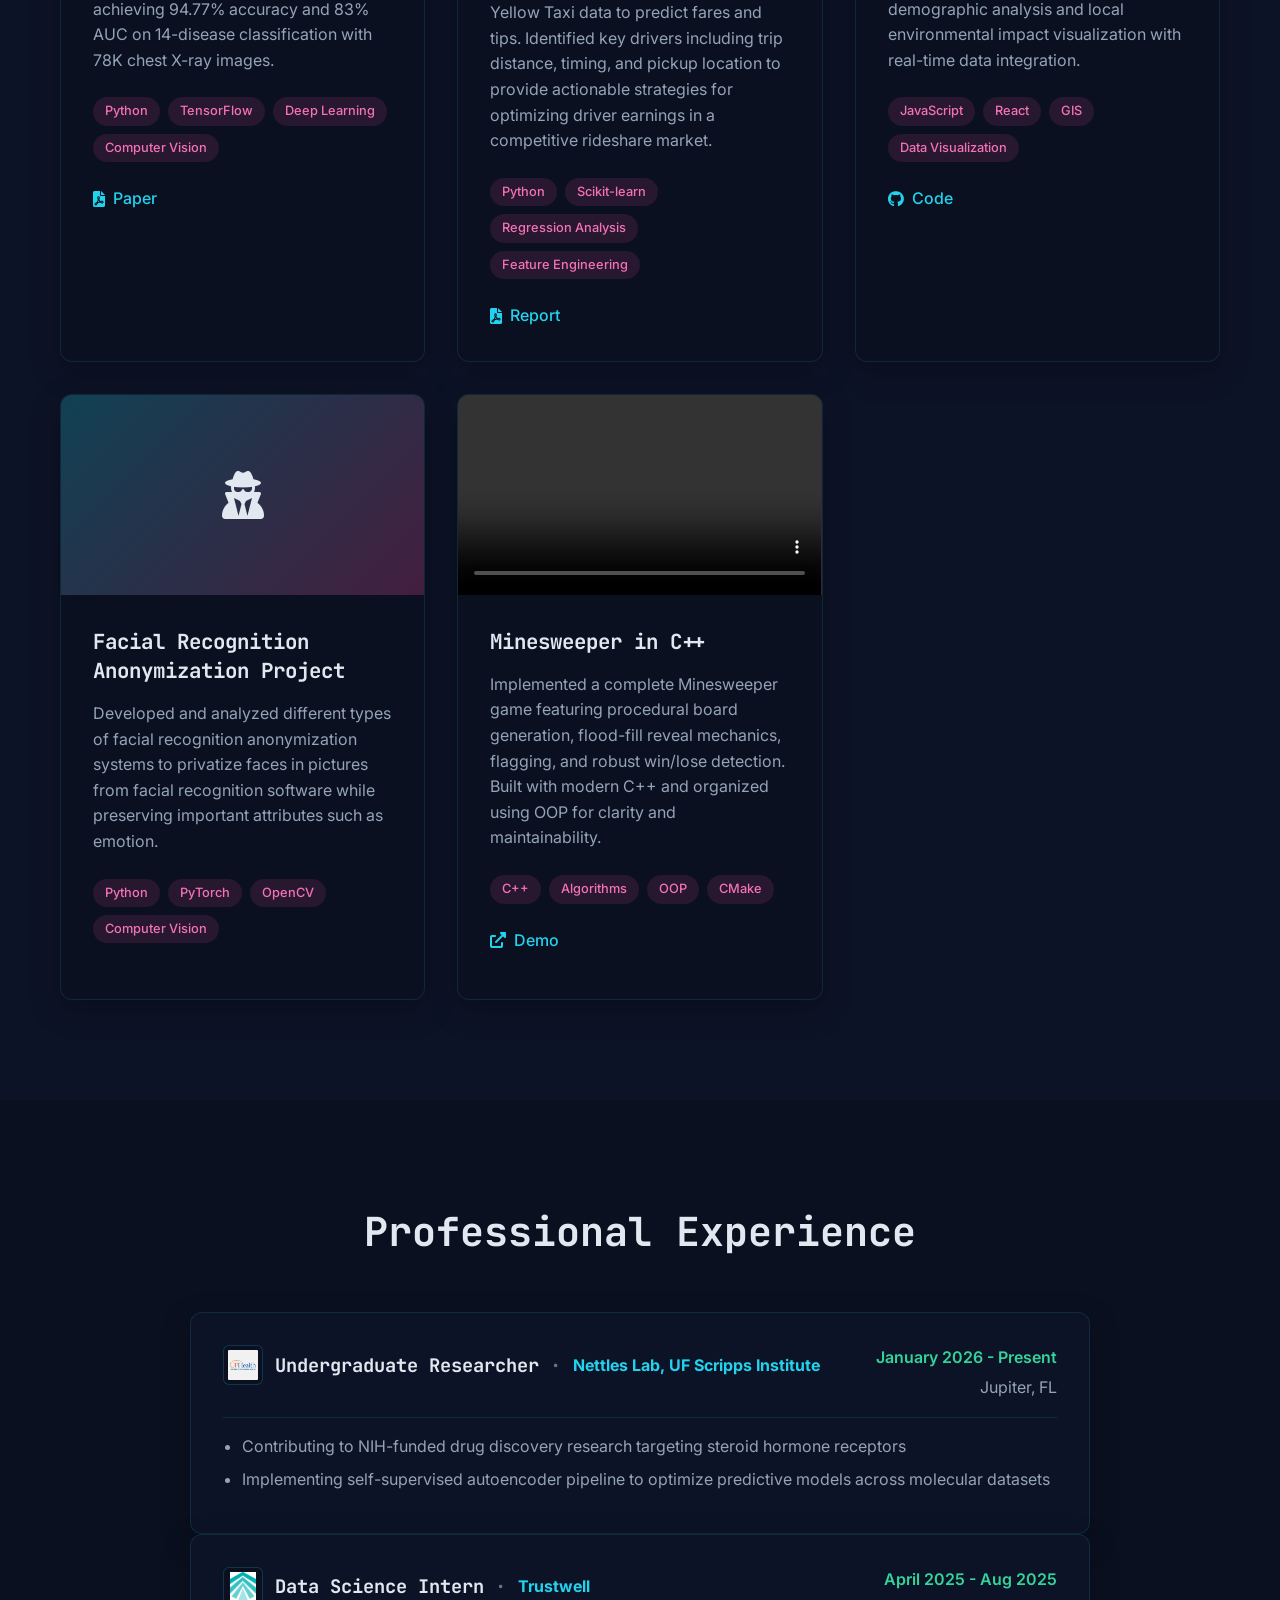
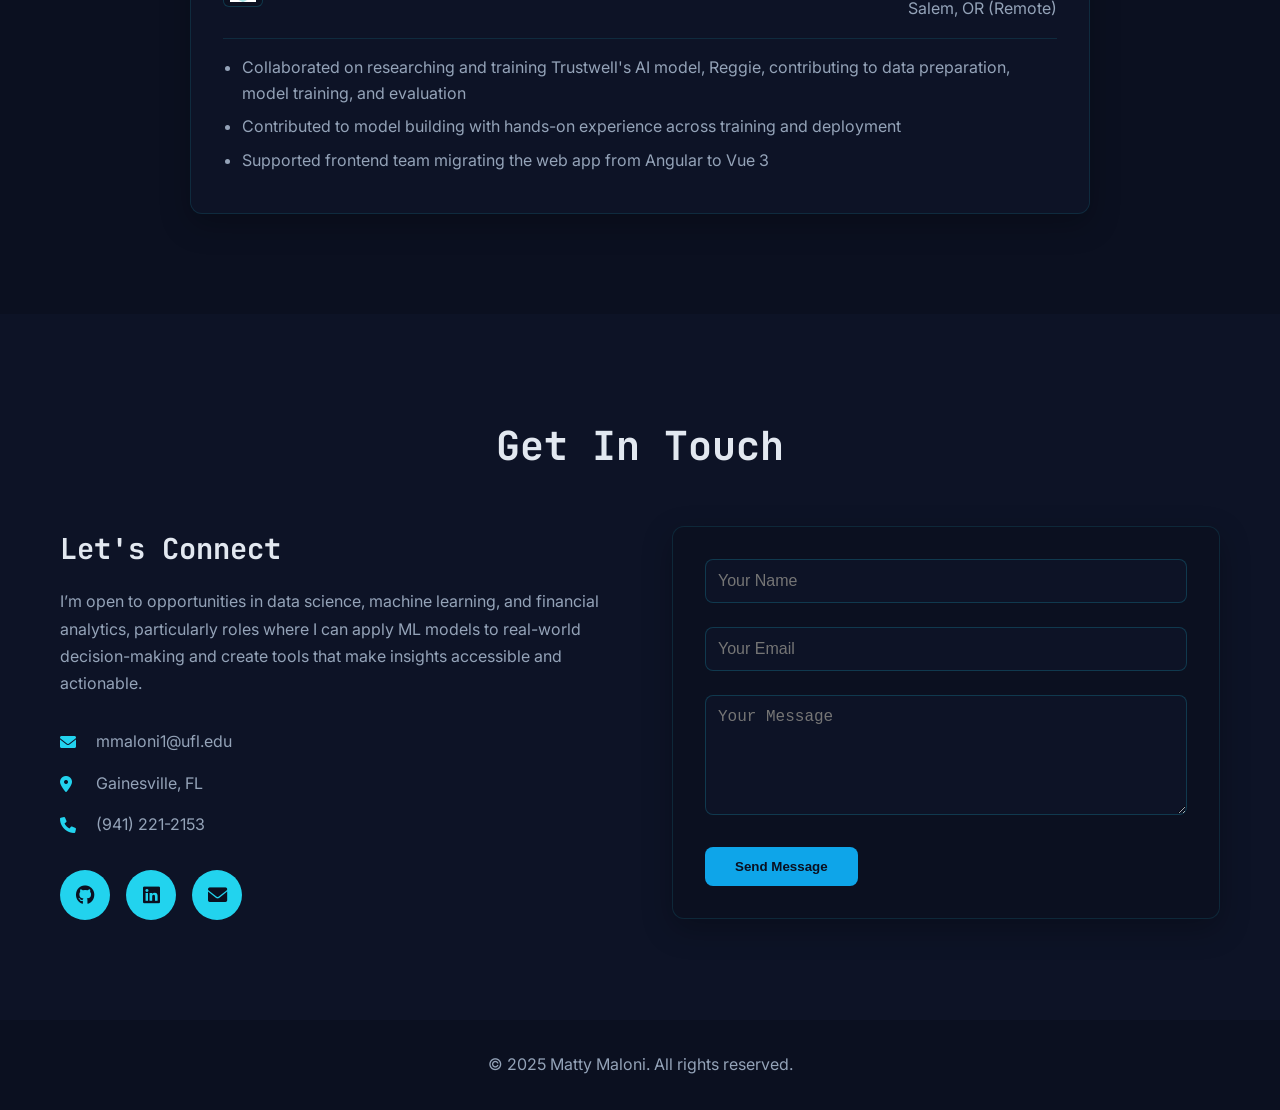
==== commit 12c28593: ";)" ====
--- a/index.html
+++ b/index.html
@@ -213,8 +213,9 @@
                     <div class="project-content">
                         <h3>PortalPath</h3>
                         <p>
-                            Built and deployed a full-stack web application for exploring and visualizing interconnected
-                            pathways. Designed the architecture, implemented the backend, and shipped the live product.
+                            Built and deployed a full-stack web application tracking the college football transfer portal.
+                            Aggregates and visualizes transfer portal data, allowing users to explore how programs
+                            succeed in the portal and develop the players they bring in. Designed the architecture, implemented the backend, and shipped the live product.
                         </p>
                         <div class="project-tech">
                             <span class="tech-tag">Full Stack</span>
@@ -222,7 +223,7 @@
                         </div>
                         <div class="project-links">
                             <a href="https://github.com/mattymaloni/PortalPath" class="project-link" target="_blank" rel="noopener noreferrer"><i class="fab fa-github"></i> Code</a>
-                            <a href="https://portalpath.onrender.com/" class="project-link" target="_blank" rel="noopener noreferrer"><i class="fas fa-external-link-alt"></i> Live Demo</a>
+                            <a href="https://portalpath.onrender.com/" class="project-link" target="_blank" rel="noopener noreferrer"><i class="fas fa-external-link-alt"></i> Live Website</a>
                         </div>
                     </div>
                 </div>
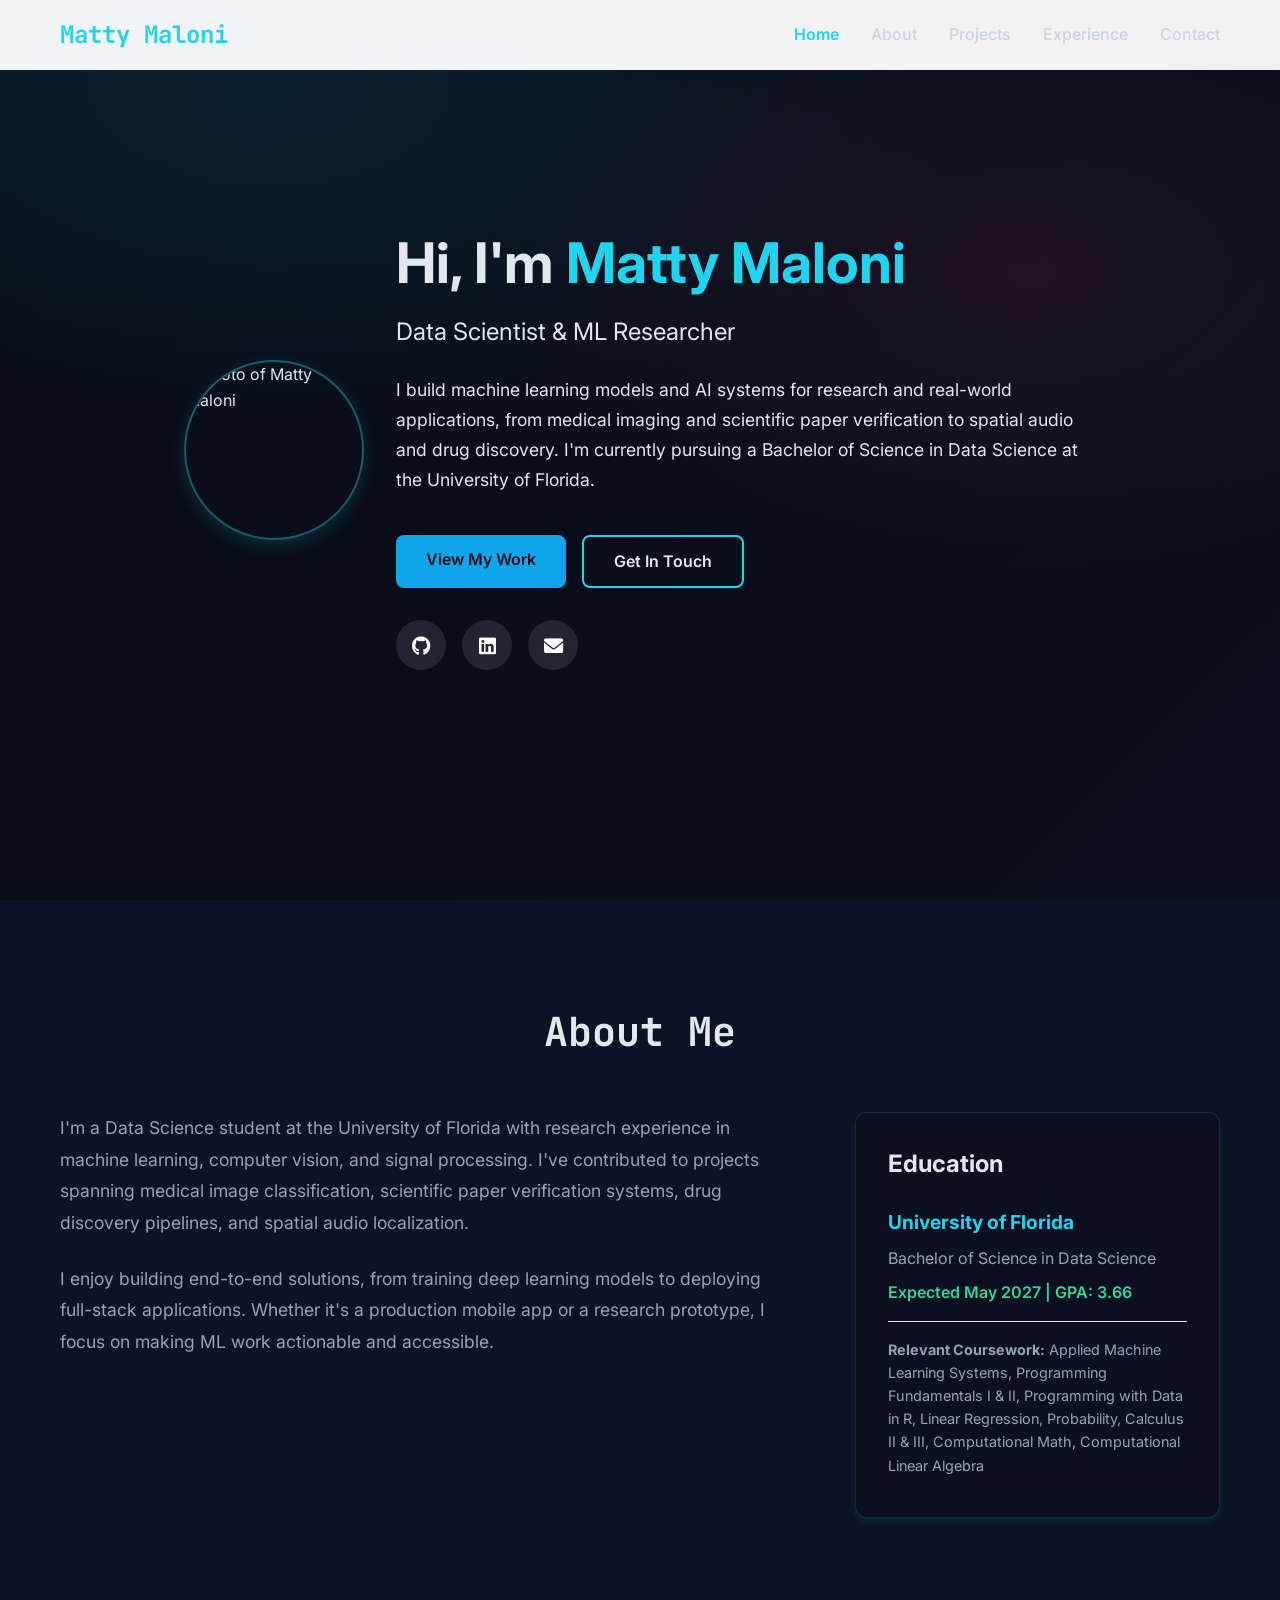
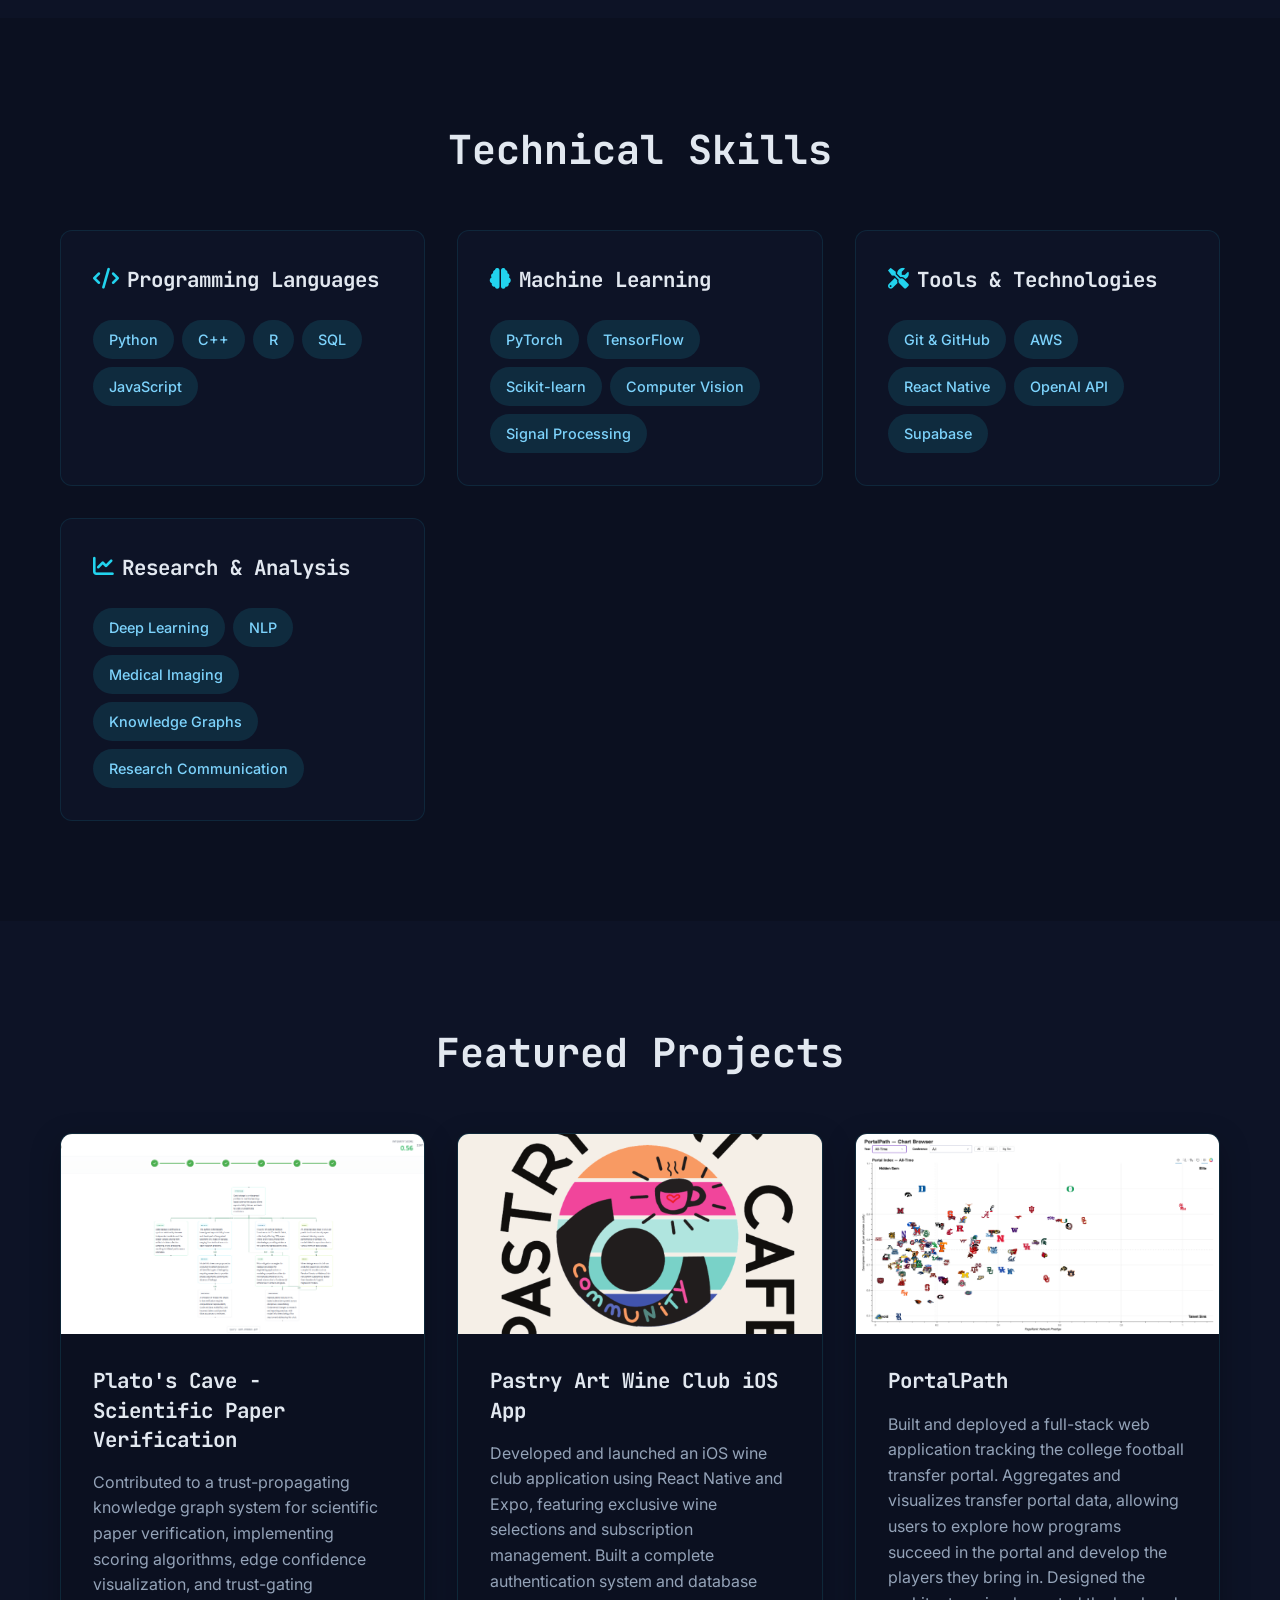
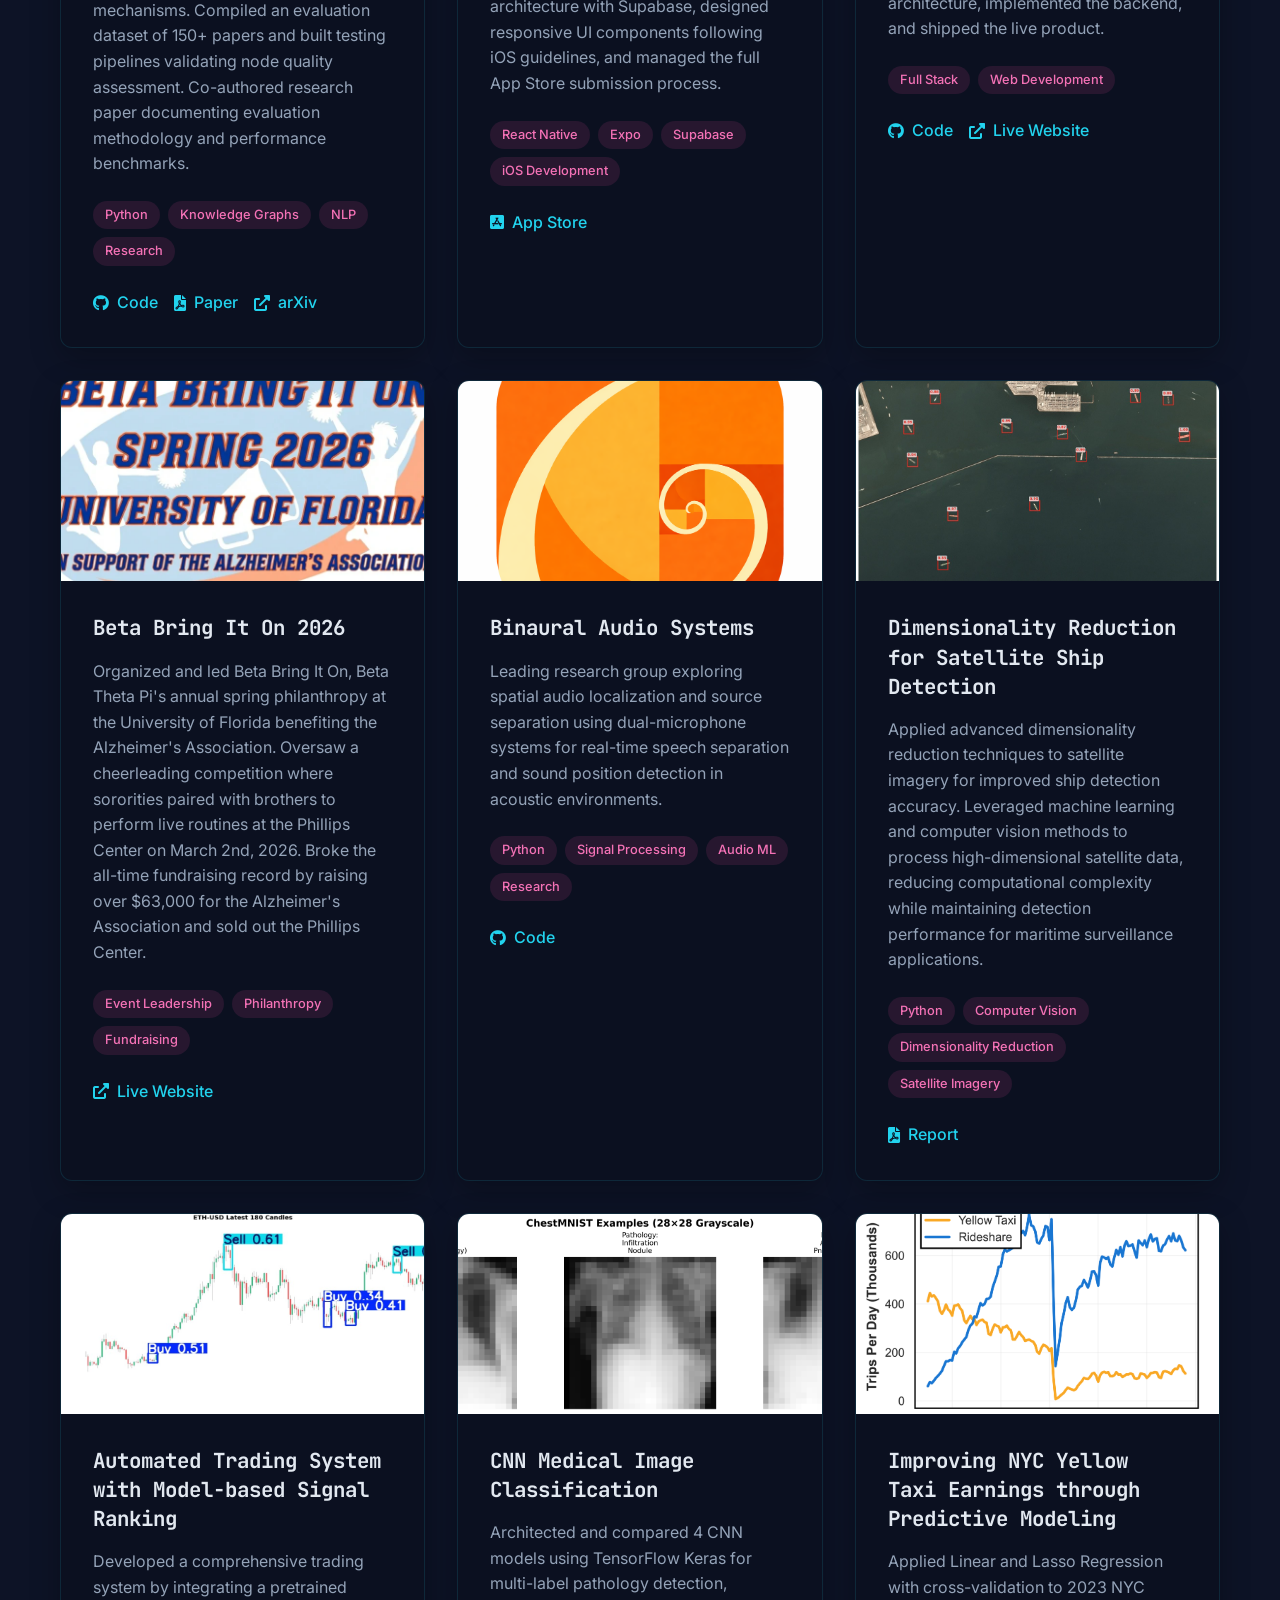
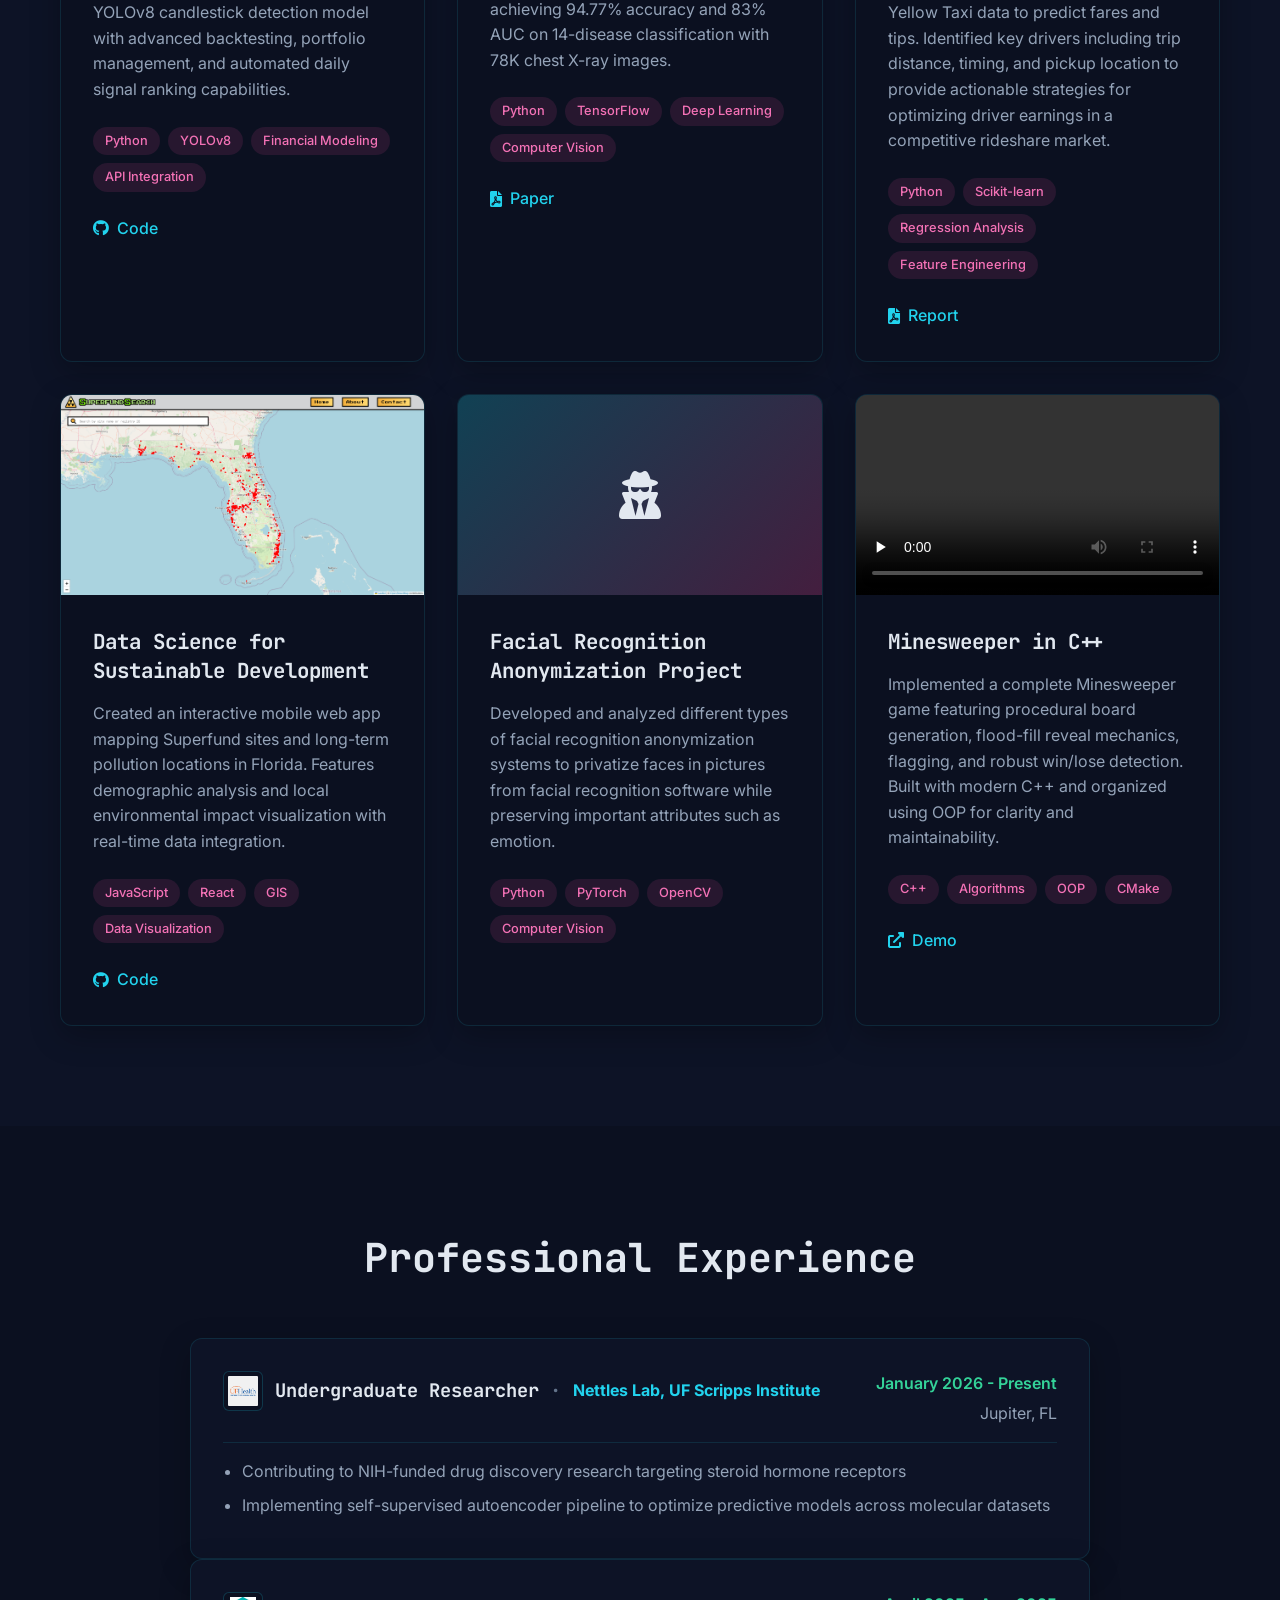
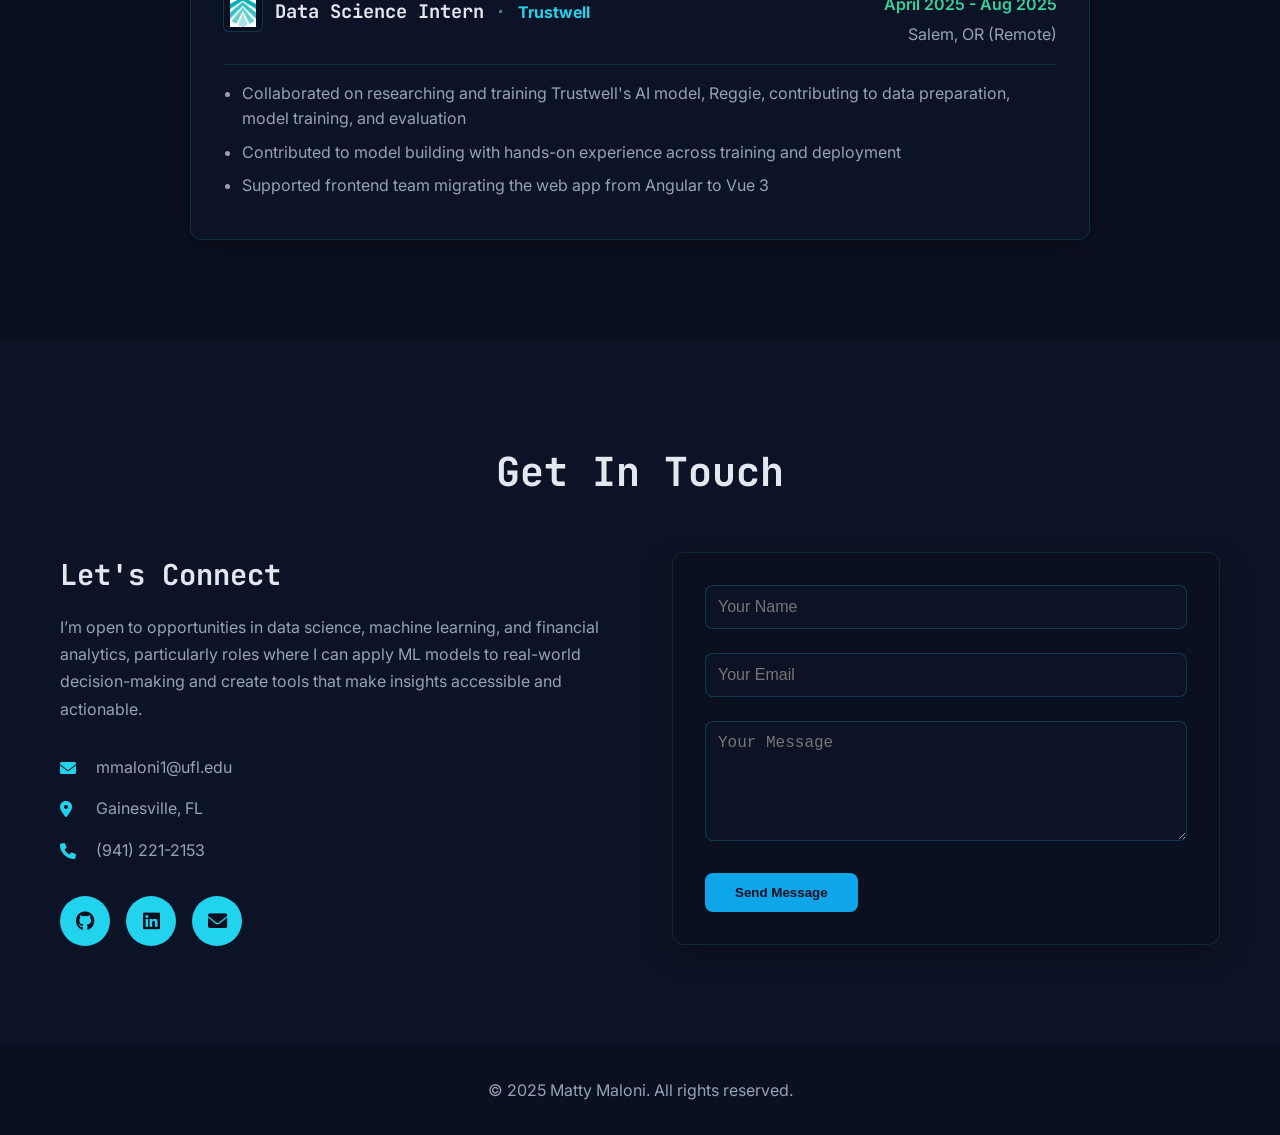
==== commit 875aa964: "bbio baby" ====
--- a/index.html
+++ b/index.html
@@ -230,6 +230,29 @@
 
                 <div class="project-card">
                     <div class="project-image">
+                        <img src="images/bbio.webp" alt="Beta Bring It On 2026 philanthropy event">
+                    </div>
+                    <div class="project-content">
+                        <h3>Beta Bring It On 2026</h3>
+                        <p>
+                            Organized and led Beta Bring It On, Beta Theta Pi's annual spring philanthropy at the University of Florida
+                            benefiting the Alzheimer's Association. Oversaw a cheerleading competition where sororities paired with
+                            brothers to perform live routines at the Phillips Center on March 2nd, 2026. Broke the all-time fundraising
+                            record by raising over $63,000 for the Alzheimer's Association and sold out the Phillips Center.
+                        </p>
+                        <div class="project-tech">
+                            <span class="tech-tag">Event Leadership</span>
+                            <span class="tech-tag">Philanthropy</span>
+                            <span class="tech-tag">Fundraising</span>
+                        </div>
+                        <div class="project-links">
+                            <a href="https://beta.crowdchange.co/56280" class="project-link" target="_blank" rel="noopener noreferrer"><i class="fas fa-external-link-alt"></i> Live Website</a>
+                        </div>
+                    </div>
+                </div>
+
+                <div class="project-card">
+                    <div class="project-image">
                         <img src="images/audio_project_image.webp" alt="Binaural audio system visualization">
                     </div>
                     <div class="project-content">
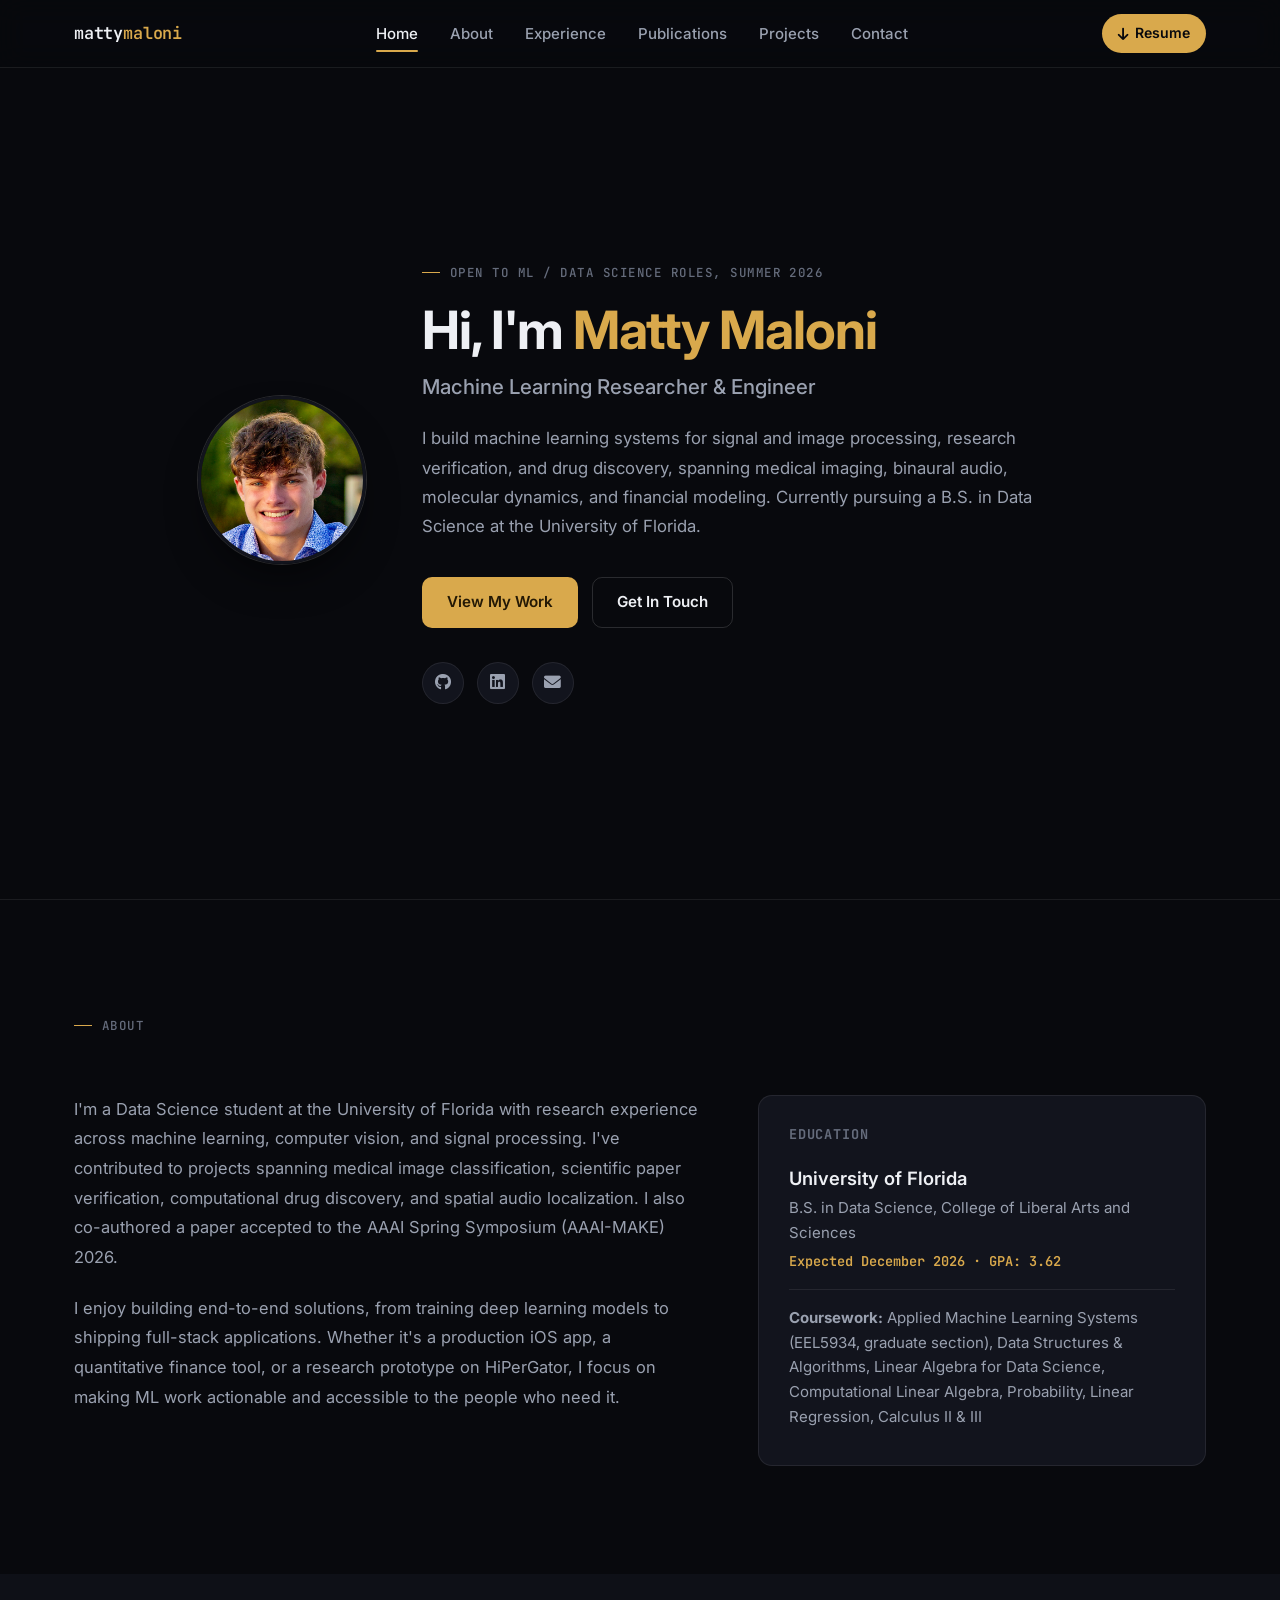
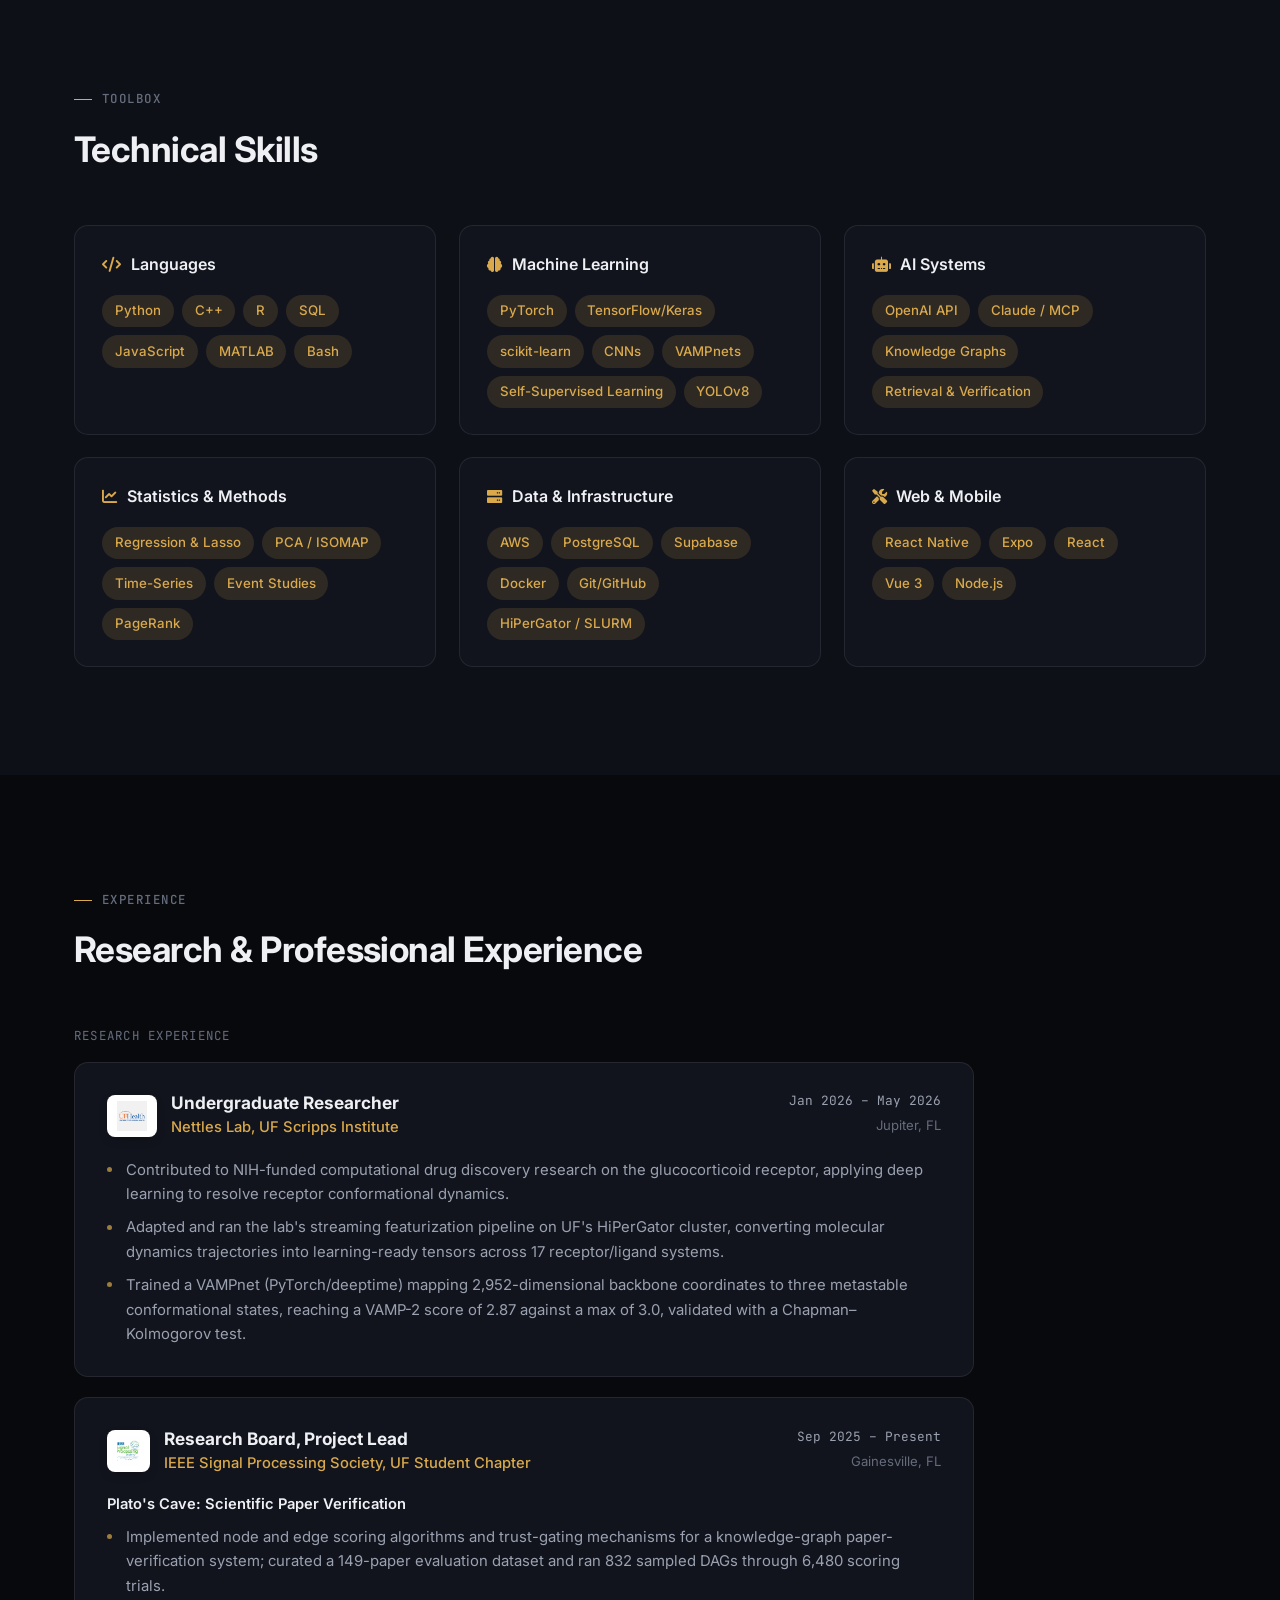
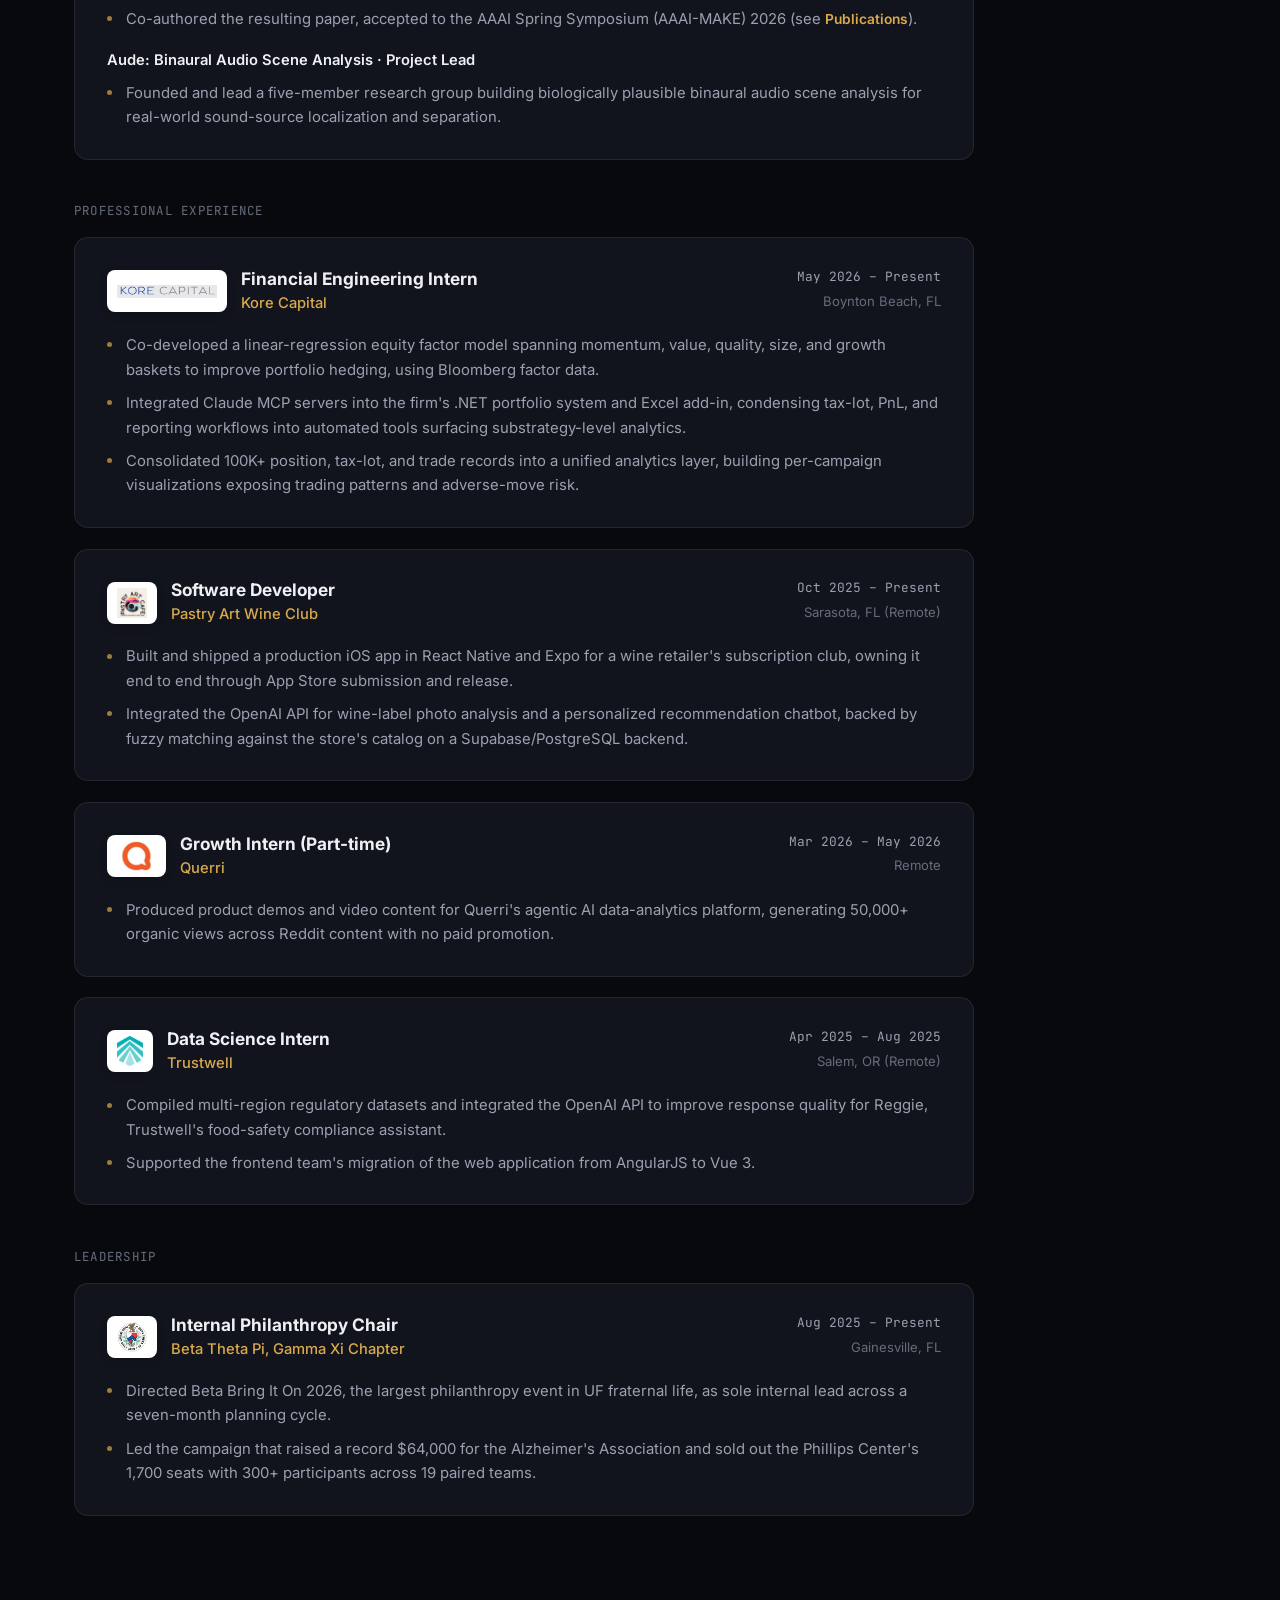
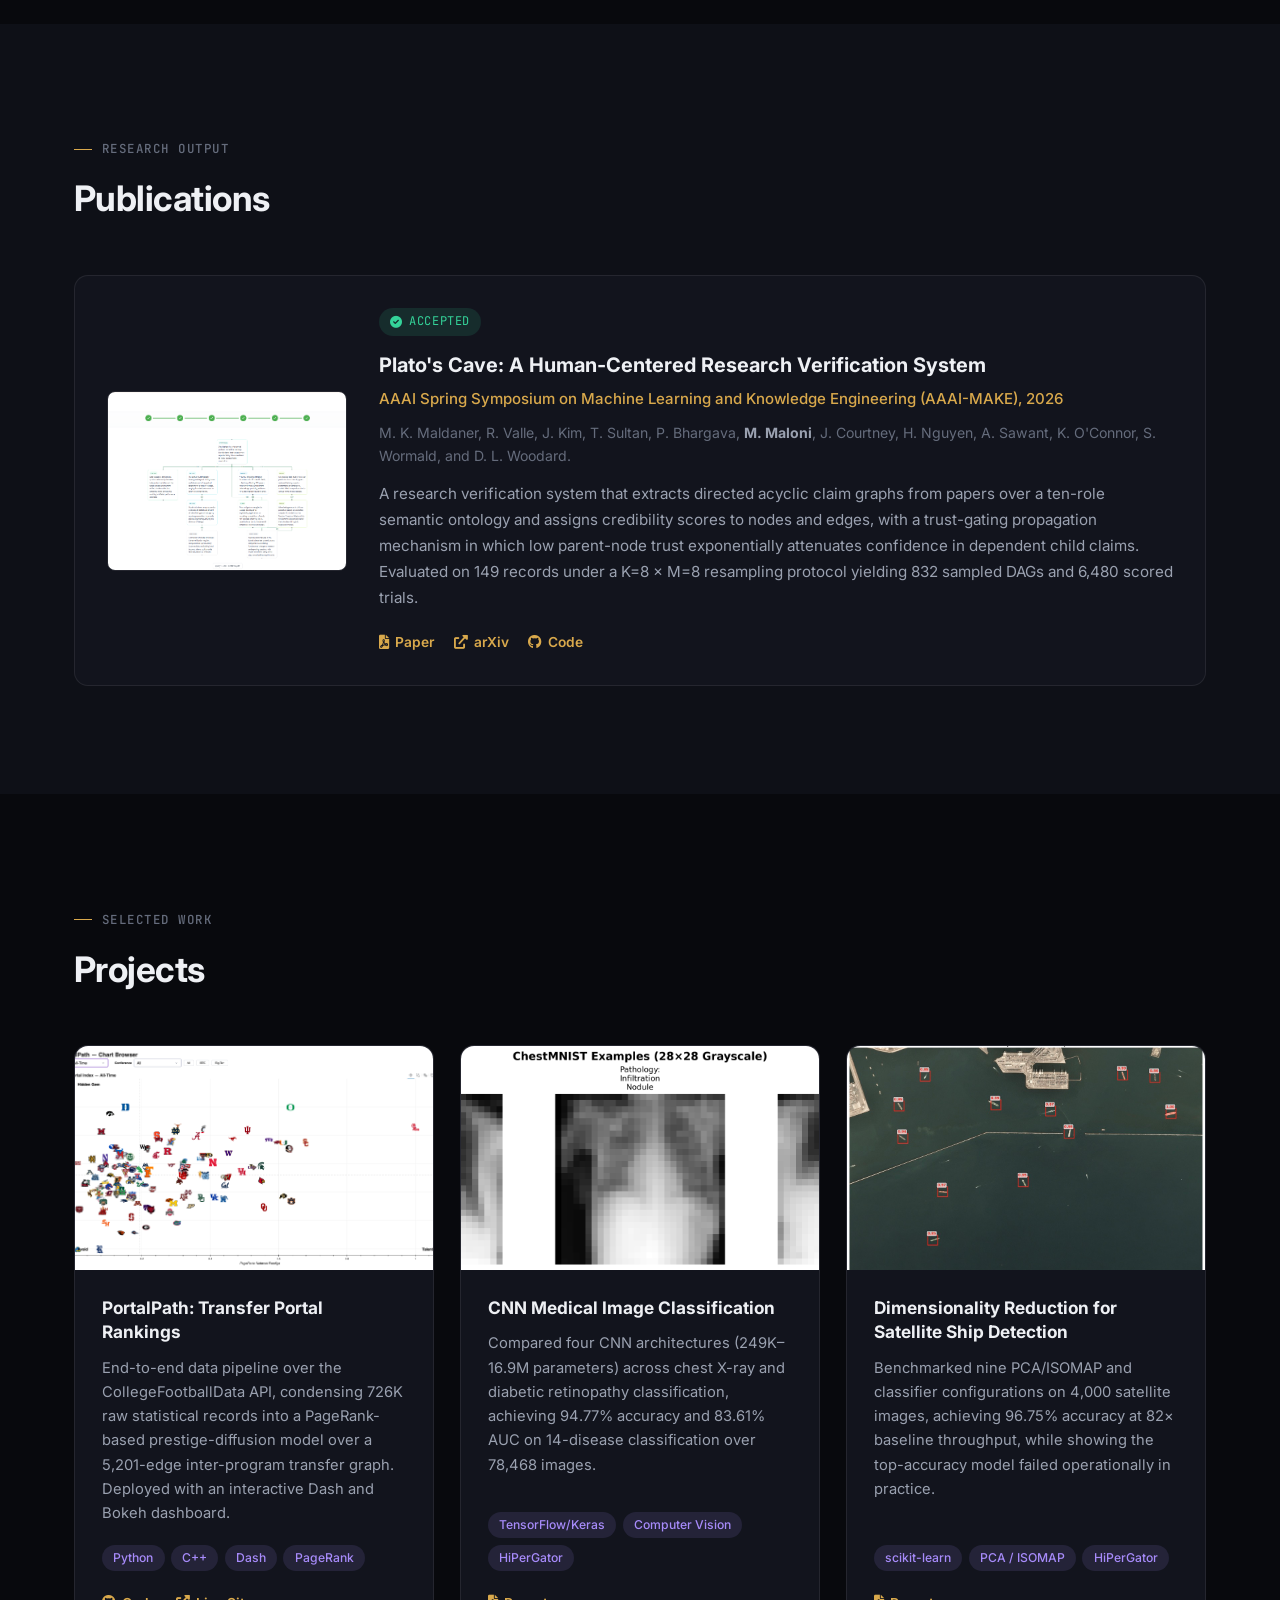
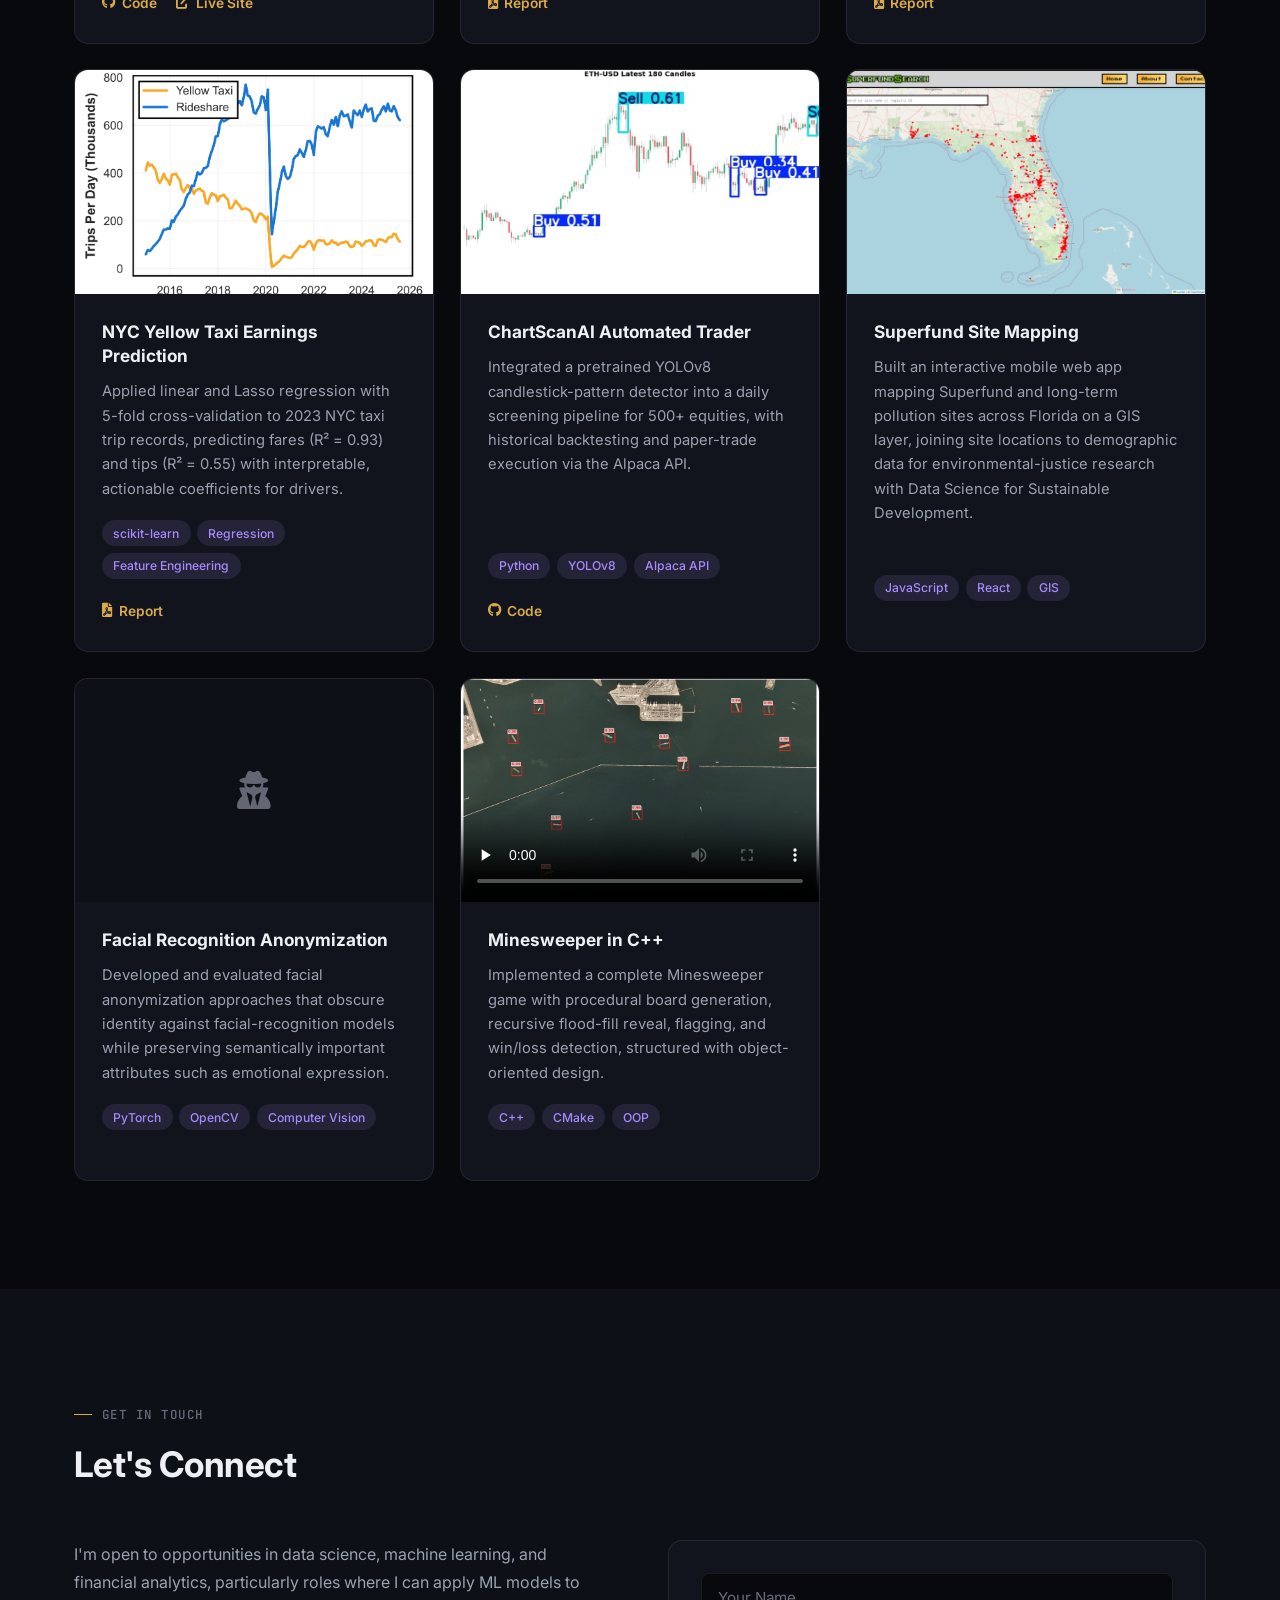
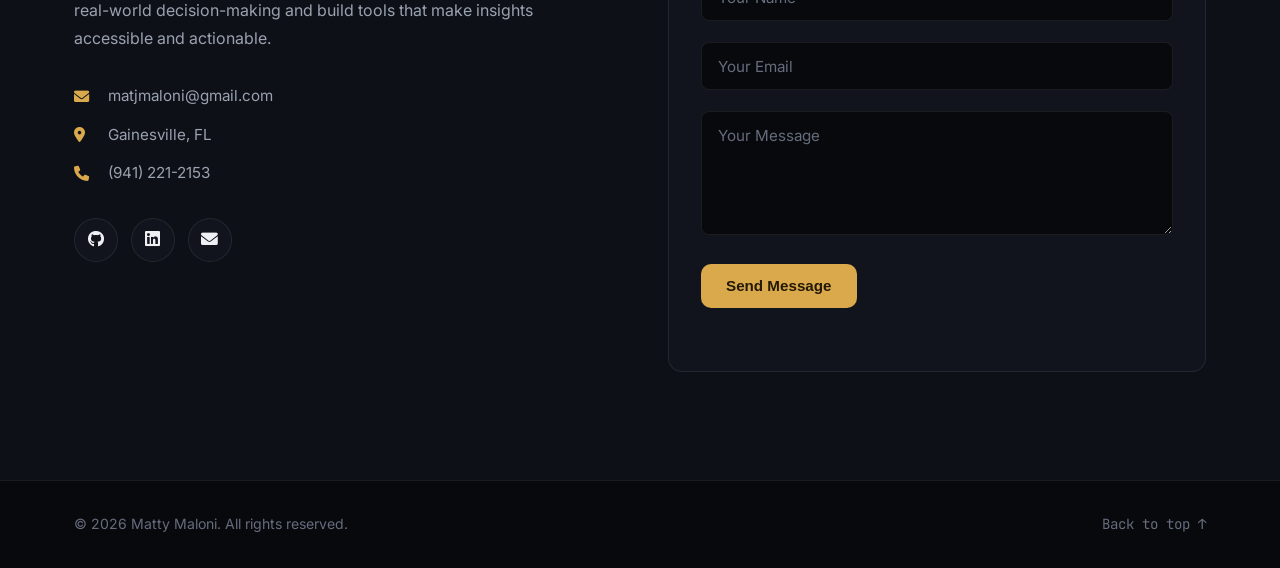
==== commit f64c818f: "Redesign portfolio site and refresh content Rebuilds the visual design (flat dark theme, gold accent" ====
--- a/index.html
+++ b/index.html
@@ -3,98 +3,104 @@
 <head>
     <meta charset="UTF-8">
     <meta name="viewport" content="width=device-width, initial-scale=1.0">
-    <title>Matty Maloni - Data Scientist</title>
+    <title>Matty Maloni · ML Researcher &amp; Data Scientist</title>
+    <meta name="description" content="Matthew Maloni: machine learning for signal and image processing, research verification systems, and drug discovery. B.S. Data Science, University of Florida.">
+    <link rel="icon" href="data:image/svg+xml,%3Csvg xmlns='http://www.w3.org/2000/svg' viewBox='0 0 64 64'%3E%3Crect width='64' height='64' rx='14' fill='%2308090d'/%3E%3Ctext x='32' y='42' font-family='monospace' font-size='26' font-weight='700' fill='%23d9a94c' text-anchor='middle'%3EMM%3C/text%3E%3C/svg%3E">
     <link rel="stylesheet" href="styles.css">
     <link href="https://cdnjs.cloudflare.com/ajax/libs/font-awesome/6.0.0/css/all.min.css" rel="stylesheet">
-    <link href="https://fonts.googleapis.com/css2?family=Inter:wght@300;400;500;600;700&display=swap" rel="stylesheet">
+    <link rel="preconnect" href="https://fonts.googleapis.com">
+    <link href="https://fonts.googleapis.com/css2?family=Inter:wght@400;500;600;700;800&display=swap" rel="stylesheet">
     <link href="https://fonts.googleapis.com/css2?family=JetBrains+Mono:wght@400;500;600;700&display=swap" rel="stylesheet">
 </head>
 <body>
+    <div class="nav-backdrop"></div>
     <!-- Navigation -->
     <nav class="navbar">
         <div class="nav-container">
             <div class="nav-logo">
-                <h2>Matty Maloni</h2>
+                <a href="#home">matty<span>maloni</span></a>
             </div>
             <ul class="nav-menu">
-                <li class="nav-item">
-                    <a href="#home" class="nav-link">Home</a>
-                </li>
-                <li class="nav-item">
-                    <a href="#about" class="nav-link">About</a>
-                </li>
-                <li class="nav-item">
-                    <a href="#projects" class="nav-link">Projects</a>
-                </li>
-                <li class="nav-item">
-                    <a href="#experience" class="nav-link">Experience</a>
-                </li>
-                <li class="nav-item">
-                    <a href="#contact" class="nav-link">Contact</a>
-                </li>
+                <li class="nav-item"><a href="#home" class="nav-link">Home</a></li>
+                <li class="nav-item"><a href="#about" class="nav-link">About</a></li>
+                <li class="nav-item"><a href="#experience" class="nav-link">Experience</a></li>
+                <li class="nav-item"><a href="#publications" class="nav-link">Publications</a></li>
+                <li class="nav-item"><a href="#projects" class="nav-link">Projects</a></li>
+                <li class="nav-item"><a href="#contact" class="nav-link">Contact</a></li>
             </ul>
-            <div class="hamburger">
+            <a href="Matthew_Maloni_Resume.pdf" class="nav-cta" target="_blank" rel="noopener noreferrer">
+                <i class="fas fa-arrow-down"></i> Resume
+            </a>
+            <button class="hamburger" aria-label="Toggle navigation menu" aria-expanded="false">
                 <span class="bar"></span>
                 <span class="bar"></span>
                 <span class="bar"></span>
-            </div>
+            </button>
         </div>
     </nav>
 
     <!-- Hero Section -->
     <section id="home" class="hero">
         <div class="hero-container">
-            <img src="images/Headshot.jpg" alt="Photo of Matty Maloni" class="hero-avatar">
+            <div class="hero-avatar-wrap">
+                <img src="images/headshot.jpg" alt="Photo of Matty Maloni" class="hero-avatar">
+            </div>
             <div class="hero-content">
+                <p class="eyebrow hero-eyebrow">Open to ML / data science roles, Summer 2026</p>
                 <h1 class="hero-title">
                     Hi, I'm <span class="highlight">Matty Maloni</span>
                 </h1>
-                <h2 class="hero-subtitle">Data Scientist & ML Researcher</h2>
+                <h2 class="hero-subtitle">Machine Learning Researcher &amp; Engineer</h2>
                 <p class="hero-description">
-                    I build machine learning models and AI systems for research and real-world applications,
-                    from medical imaging and scientific paper verification to spatial audio and drug discovery.
-                    I'm currently pursuing a Bachelor of Science in Data Science at the University of Florida.
+                    I build machine learning systems for signal and image processing, research verification,
+                    and drug discovery, spanning medical imaging, binaural audio, molecular dynamics, and
+                    financial modeling. Currently pursuing a B.S. in Data Science at the University of Florida.
                 </p>
                 <div class="hero-buttons">
                     <a href="#projects" class="btn btn-primary">View My Work</a>
                     <a href="#contact" class="btn btn-secondary">Get In Touch</a>
                 </div>
                 <div class="hero-social">
-                    <a href="https://github.com/mattymaloni" target="_blank"><i class="fab fa-github"></i></a>
-                    <a href="https://linkedin.com/in/matthew-maloni" target="_blank"><i class="fab fa-linkedin"></i></a>
-                    <a href="mailto:mmaloni1@ufl.edu"><i class="fas fa-envelope"></i></a>
+                    <a href="https://github.com/mattymaloni" target="_blank" rel="noopener noreferrer" aria-label="GitHub"><i class="fab fa-github"></i></a>
+                    <a href="https://www.linkedin.com/in/matthew-maloni/" target="_blank" rel="noopener noreferrer" aria-label="LinkedIn"><i class="fab fa-linkedin"></i></a>
+                    <a href="mailto:matjmaloni@gmail.com" aria-label="Email"><i class="fas fa-envelope"></i></a>
                 </div>
             </div>
         </div>
     </section>
 
     <!-- About Section -->
-    <section id="about" class="about">
+    <section id="about" class="section">
         <div class="container">
-            <h2 class="section-title">About Me</h2>
+            <div class="section-head">
+                <p class="eyebrow">About</p>
+            </div>
             <div class="about-content">
                 <div class="about-text">
                     <p>
-                        I'm a Data Science student at the University of Florida with research experience in machine learning,
-                        computer vision, and signal processing. I've contributed to projects spanning medical image classification,
-                        scientific paper verification systems, drug discovery pipelines, and spatial audio localization.
+                        I'm a Data Science student at the University of Florida with research experience across
+                        machine learning, computer vision, and signal processing. I've contributed to projects
+                        spanning medical image classification, scientific paper verification, computational drug
+                        discovery, and spatial audio localization. I also co-authored a paper accepted to the
+                        AAAI Spring Symposium (AAAI-MAKE) 2026.
                     </p>
                     <p>
-                        I enjoy building end-to-end solutions, from training deep learning models to deploying full-stack
-                        applications. Whether it's a production mobile app or a research prototype, I focus on making
-                        ML work actionable and accessible.
+                        I enjoy building end-to-end solutions, from training deep learning models to shipping
+                        full-stack applications. Whether it's a production iOS app, a quantitative finance tool,
+                        or a research prototype on HiPerGator, I focus on making ML work actionable and accessible
+                        to the people who need it.
                     </p>
                 </div>
-                <div class="education">
+                <div class="education card">
                     <h3>Education</h3>
                     <div class="education-item">
                         <h4>University of Florida</h4>
-                        <p>Bachelor of Science in Data Science</p>
-                        <p class="date">Expected May 2027 | GPA: 3.66</p>
+                        <p>B.S. in Data Science, College of Liberal Arts and Sciences</p>
+                        <p class="date">Expected December 2026 &middot; GPA: 3.62</p>
                         <p class="coursework">
-                            <strong>Relevant Coursework:</strong> Applied Machine Learning Systems, Programming 
-                            Fundamentals I & II, Programming with Data in R, Linear Regression, Probability, 
-                            Calculus II & III, Computational Math, Computational Linear Algebra
+                            <strong>Coursework:</strong> Applied Machine Learning Systems (EEL5934, graduate
+                            section), Data Structures &amp; Algorithms, Linear Algebra for Data Science,
+                            Computational Linear Algebra, Probability, Linear Regression, Calculus II &amp; III
                         </p>
                     </div>
                 </div>
@@ -103,194 +109,351 @@
     </section>
 
     <!-- Skills Section -->
-    <section class="skills">
+    <section class="section section-alt">
         <div class="container">
-            <h2 class="section-title">Technical Skills</h2>
+            <div class="section-head">
+                <p class="eyebrow">Toolbox</p>
+                <h2 class="section-title">Technical Skills</h2>
+            </div>
             <div class="skills-grid">
                 <div class="skill-category">
-                    <h3><i class="fas fa-code"></i> Programming Languages</h3>
+                    <h3><i class="fas fa-code"></i> Languages</h3>
                     <div class="skill-tags">
                         <span class="skill-tag">Python</span>
                         <span class="skill-tag">C++</span>
                         <span class="skill-tag">R</span>
                         <span class="skill-tag">SQL</span>
                         <span class="skill-tag">JavaScript</span>
+                        <span class="skill-tag">MATLAB</span>
+                        <span class="skill-tag">Bash</span>
                     </div>
                 </div>
                 <div class="skill-category">
                     <h3><i class="fas fa-brain"></i> Machine Learning</h3>
                     <div class="skill-tags">
                         <span class="skill-tag">PyTorch</span>
-                        <span class="skill-tag">TensorFlow</span>
-                        <span class="skill-tag">Scikit-learn</span>
-                        <span class="skill-tag">Computer Vision</span>
-                        <span class="skill-tag">Signal Processing</span>
+                        <span class="skill-tag">TensorFlow/Keras</span>
+                        <span class="skill-tag">scikit-learn</span>
+                        <span class="skill-tag">CNNs</span>
+                        <span class="skill-tag">VAMPnets</span>
+                        <span class="skill-tag">Self-Supervised Learning</span>
+                        <span class="skill-tag">YOLOv8</span>
                     </div>
                 </div>
                 <div class="skill-category">
-                    <h3><i class="fas fa-tools"></i> Tools & Technologies</h3>
+                    <h3><i class="fas fa-robot"></i> AI Systems</h3>
                     <div class="skill-tags">
-                        <span class="skill-tag">Git & GitHub</span>
+                        <span class="skill-tag">OpenAI API</span>
+                        <span class="skill-tag">Claude / MCP</span>
+                        <span class="skill-tag">Knowledge Graphs</span>
+                        <span class="skill-tag">Retrieval & Verification</span>
+                    </div>
+                </div>
+                <div class="skill-category">
+                    <h3><i class="fas fa-chart-line"></i> Statistics &amp; Methods</h3>
+                    <div class="skill-tags">
+                        <span class="skill-tag">Regression &amp; Lasso</span>
+                        <span class="skill-tag">PCA / ISOMAP</span>
+                        <span class="skill-tag">Time-Series</span>
+                        <span class="skill-tag">Event Studies</span>
+                        <span class="skill-tag">PageRank</span>
+                    </div>
+                </div>
+                <div class="skill-category">
+                    <h3><i class="fas fa-server"></i> Data &amp; Infrastructure</h3>
+                    <div class="skill-tags">
                         <span class="skill-tag">AWS</span>
+                        <span class="skill-tag">PostgreSQL</span>
+                        <span class="skill-tag">Supabase</span>
+                        <span class="skill-tag">Docker</span>
+                        <span class="skill-tag">Git/GitHub</span>
+                        <span class="skill-tag">HiPerGator / SLURM</span>
+                    </div>
+                </div>
+                <div class="skill-category">
+                    <h3><i class="fas fa-tools"></i> Web &amp; Mobile</h3>
+                    <div class="skill-tags">
                         <span class="skill-tag">React Native</span>
-                        <span class="skill-tag">OpenAI API</span>
-                        <span class="skill-tag">Supabase</span>
-                    </div>
-                </div>
-                <div class="skill-category">
-                    <h3><i class="fas fa-chart-line"></i> Research & Analysis</h3>
-                    <div class="skill-tags">
-                        <span class="skill-tag">Deep Learning</span>
-                        <span class="skill-tag">NLP</span>
-                        <span class="skill-tag">Medical Imaging</span>
-                        <span class="skill-tag">Knowledge Graphs</span>
-                        <span class="skill-tag">Research Communication</span>
+                        <span class="skill-tag">Expo</span>
+                        <span class="skill-tag">React</span>
+                        <span class="skill-tag">Vue 3</span>
+                        <span class="skill-tag">Node.js</span>
                     </div>
                 </div>
             </div>
         </div>
     </section>
 
+    <!-- Experience Section -->
+    <section id="experience" class="section">
+        <div class="container">
+            <div class="section-head">
+                <p class="eyebrow">Experience</p>
+                <h2 class="section-title">Research &amp; Professional Experience</h2>
+            </div>
+
+            <p class="subsection-label">Research Experience</p>
+            <div class="entry-group">
+                <div class="entry-card card">
+                    <div class="entry-header">
+                        <div class="entry-title">
+                            <img src="images/uf_health.jpg" alt="" class="entry-logo">
+                            <div class="entry-title-text">
+                                <h3>Undergraduate Researcher</h3>
+                                <h4>Nettles Lab, UF Scripps Institute</h4>
+                            </div>
+                        </div>
+                        <div class="entry-meta">
+                            <span class="entry-date">Jan 2026 – May 2026</span>
+                            <span class="entry-location">Jupiter, FL</span>
+                        </div>
+                    </div>
+                    <ul class="entry-points">
+                        <li>Contributed to NIH-funded computational drug discovery research on the glucocorticoid receptor, applying deep learning to resolve receptor conformational dynamics.</li>
+                        <li>Adapted and ran the lab's streaming featurization pipeline on UF's HiPerGator cluster, converting molecular dynamics trajectories into learning-ready tensors across 17 receptor/ligand systems.</li>
+                        <li>Trained a VAMPnet (PyTorch/deeptime) mapping 2,952-dimensional backbone coordinates to three metastable conformational states, reaching a VAMP-2 score of 2.87 against a max of 3.0, validated with a Chapman–Kolmogorov test.</li>
+                    </ul>
+                </div>
+
+                <div class="entry-card card">
+                    <div class="entry-header">
+                        <div class="entry-title">
+                            <img src="images/SPS.png" alt="" class="entry-logo">
+                            <div class="entry-title-text">
+                                <h3>Research Board, Project Lead</h3>
+                                <h4>IEEE Signal Processing Society, UF Student Chapter</h4>
+                            </div>
+                        </div>
+                        <div class="entry-meta">
+                            <span class="entry-date">Sep 2025 – Present</span>
+                            <span class="entry-location">Gainesville, FL</span>
+                        </div>
+                    </div>
+                    <p class="entry-sub">Plato's Cave: Scientific Paper Verification</p>
+                    <ul class="entry-points">
+                        <li>Implemented node and edge scoring algorithms and trust-gating mechanisms for a knowledge-graph paper-verification system; curated a 149-paper evaluation dataset and ran 832 sampled DAGs through 6,480 scoring trials.</li>
+                        <li>Co-authored the resulting paper, accepted to the AAAI Spring Symposium (AAAI-MAKE) 2026 (see <a href="#publications" class="project-link" style="display:inline-flex;">Publications</a>).</li>
+                    </ul>
+                    <p class="entry-sub">Aude: Binaural Audio Scene Analysis &middot; Project Lead</p>
+                    <ul class="entry-points">
+                        <li>Founded and lead a five-member research group building biologically plausible binaural audio scene analysis for real-world sound-source localization and separation.</li>
+                    </ul>
+                </div>
+            </div>
+
+            <p class="subsection-label">Professional Experience</p>
+            <div class="entry-group">
+                <div class="entry-card card">
+                    <div class="entry-header">
+                        <div class="entry-title">
+                            <img src="images/Kore.png" alt="" class="entry-logo">
+                            <div class="entry-title-text">
+                                <h3>Financial Engineering Intern</h3>
+                                <h4>Kore Capital</h4>
+                            </div>
+                        </div>
+                        <div class="entry-meta">
+                            <span class="entry-date">May 2026 – Present</span>
+                            <span class="entry-location">Boynton Beach, FL</span>
+                        </div>
+                    </div>
+                    <ul class="entry-points">
+                        <li>Co-developed a linear-regression equity factor model spanning momentum, value, quality, size, and growth baskets to improve portfolio hedging, using Bloomberg factor data.</li>
+                        <li>Integrated Claude MCP servers into the firm's .NET portfolio system and Excel add-in, condensing tax-lot, PnL, and reporting workflows into automated tools surfacing substrategy-level analytics.</li>
+                        <li>Consolidated 100K+ position, tax-lot, and trade records into a unified analytics layer, building per-campaign visualizations exposing trading patterns and adverse-move risk.</li>
+                    </ul>
+                </div>
+
+                <div class="entry-card card">
+                    <div class="entry-header">
+                        <div class="entry-title">
+                            <img src="images/icon.png" alt="" class="entry-logo">
+                            <div class="entry-title-text">
+                                <h3>Software Developer</h3>
+                                <h4>Pastry Art Wine Club</h4>
+                            </div>
+                        </div>
+                        <div class="entry-meta">
+                            <span class="entry-date">Oct 2025 – Present</span>
+                            <span class="entry-location">Sarasota, FL (Remote)</span>
+                        </div>
+                    </div>
+                    <ul class="entry-points">
+                        <li>Built and shipped a production iOS app in React Native and Expo for a wine retailer's subscription club, owning it end to end through App Store submission and release.</li>
+                        <li>Integrated the OpenAI API for wine-label photo analysis and a personalized recommendation chatbot, backed by fuzzy matching against the store's catalog on a Supabase/PostgreSQL backend.</li>
+                    </ul>
+                </div>
+
+                <div class="entry-card card">
+                    <div class="entry-header">
+                        <div class="entry-title">
+                            <img src="images/Querri.jpg" alt="" class="entry-logo">
+                            <div class="entry-title-text">
+                                <h3>Growth Intern (Part-time)</h3>
+                                <h4>Querri</h4>
+                            </div>
+                        </div>
+                        <div class="entry-meta">
+                            <span class="entry-date">Mar 2026 – May 2026</span>
+                            <span class="entry-location">Remote</span>
+                        </div>
+                    </div>
+                    <ul class="entry-points">
+                        <li>Produced product demos and video content for Querri's agentic AI data-analytics platform, generating 50,000+ organic views across Reddit content with no paid promotion.</li>
+                    </ul>
+                </div>
+
+                <div class="entry-card card">
+                    <div class="entry-header">
+                        <div class="entry-title">
+                            <img src="images/trustwell.png" alt="" class="entry-logo">
+                            <div class="entry-title-text">
+                                <h3>Data Science Intern</h3>
+                                <h4>Trustwell</h4>
+                            </div>
+                        </div>
+                        <div class="entry-meta">
+                            <span class="entry-date">Apr 2025 – Aug 2025</span>
+                            <span class="entry-location">Salem, OR (Remote)</span>
+                        </div>
+                    </div>
+                    <ul class="entry-points">
+                        <li>Compiled multi-region regulatory datasets and integrated the OpenAI API to improve response quality for Reggie, Trustwell's food-safety compliance assistant.</li>
+                        <li>Supported the frontend team's migration of the web application from AngularJS to Vue 3.</li>
+                    </ul>
+                </div>
+            </div>
+
+            <p class="subsection-label">Leadership</p>
+            <div class="entry-group">
+                <div class="entry-card card">
+                    <div class="entry-header">
+                        <div class="entry-title">
+                            <img src="images/Beta.jpg" alt="" class="entry-logo">
+                            <div class="entry-title-text">
+                                <h3>Internal Philanthropy Chair</h3>
+                                <h4>Beta Theta Pi, Gamma Xi Chapter</h4>
+                            </div>
+                        </div>
+                        <div class="entry-meta">
+                            <span class="entry-date">Aug 2025 – Present</span>
+                            <span class="entry-location">Gainesville, FL</span>
+                        </div>
+                    </div>
+                    <ul class="entry-points">
+                        <li>Directed Beta Bring It On 2026, the largest philanthropy event in UF fraternal life, as sole internal lead across a seven-month planning cycle.</li>
+                        <li>Led the campaign that raised a record $64,000 for the Alzheimer's Association and sold out the Phillips Center's 1,700 seats with 300+ participants across 19 paired teams.</li>
+                    </ul>
+                </div>
+            </div>
+        </div>
+    </section>
+
+    <!-- Publications Section -->
+    <section id="publications" class="section section-alt">
+        <div class="container">
+            <div class="section-head">
+                <p class="eyebrow">Research Output</p>
+                <h2 class="section-title">Publications</h2>
+            </div>
+            <div class="publication-card card">
+                <div class="publication-image">
+                    <img src="images/platos_cave_photo.png" alt="Plato's Cave knowledge graph visualization">
+                </div>
+                <div class="publication-content">
+                    <span class="publication-status"><i class="fas fa-check-circle"></i> Accepted</span>
+                    <h3>Plato's Cave: A Human-Centered Research Verification System</h3>
+                    <p class="publication-venue">AAAI Spring Symposium on Machine Learning and Knowledge Engineering (AAAI-MAKE), 2026</p>
+                    <p class="publication-authors">
+                        M. K. Maldaner, R. Valle, J. Kim, T. Sultan, P. Bhargava, <strong>M. Maloni</strong>, J.
+                        Courtney, H. Nguyen, A. Sawant, K. O'Connor, S. Wormald, and D. L. Woodard.
+                    </p>
+                    <p class="publication-abstract">
+                        A research verification system that extracts directed acyclic claim graphs from papers over
+                        a ten-role semantic ontology and assigns credibility scores to nodes and edges, with a
+                        trust-gating propagation mechanism in which low parent-node trust exponentially attenuates
+                        confidence in dependent child claims. Evaluated on 149 records under a K=8 &times; M=8
+                        resampling protocol yielding 832 sampled DAGs and 6,480 scored trials.
+                    </p>
+                    <div class="project-links">
+                        <a href="platos_cave_paper.pdf" class="project-link" target="_blank" rel="noopener noreferrer"><i class="fas fa-file-pdf"></i> Paper</a>
+                        <a href="https://arxiv.org/abs/2603.23526" class="project-link" target="_blank" rel="noopener noreferrer"><i class="fas fa-external-link-alt"></i> arXiv</a>
+                        <a href="https://github.com/matheusmaldaner/PlatosCave" class="project-link" target="_blank" rel="noopener noreferrer"><i class="fab fa-github"></i> Code</a>
+                    </div>
+                </div>
+            </div>
+        </div>
+    </section>
+
     <!-- Projects Section -->
-    <section id="projects" class="projects">
+    <section id="projects" class="section">
         <div class="container">
-            <h2 class="section-title">Featured Projects</h2>
+            <div class="section-head">
+                <p class="eyebrow">Selected Work</p>
+                <h2 class="section-title">Projects</h2>
+            </div>
             <div class="projects-grid">
                 <div class="project-card">
                     <div class="project-image">
-                        <img src="images/platos_cave_photo.png" alt="Plato's Cave knowledge graph visualization">
-                    </div>
-                    <div class="project-content">
-                        <h3>Plato's Cave - Scientific Paper Verification</h3>
-                        <p>
-                            Contributed to a trust-propagating knowledge graph system for scientific paper verification,
-                            implementing scoring algorithms, edge confidence visualization, and trust-gating mechanisms.
-                            Compiled an evaluation dataset of 150+ papers and built testing pipelines validating node quality assessment.
-                            Co-authored research paper documenting evaluation methodology and performance benchmarks.
+                        <img src="images/portalpath.png" alt="PortalPath app visualization" loading="lazy">
+                    </div>
+                    <div class="project-content">
+                        <h3>PortalPath: Transfer Portal Rankings</h3>
+                        <p>
+                            End-to-end data pipeline over the CollegeFootballData API, condensing 726K raw
+                            statistical records into a PageRank-based prestige-diffusion model over a 5,201-edge
+                            inter-program transfer graph. Deployed with an interactive Dash and Bokeh dashboard.
                         </p>
                         <div class="project-tech">
                             <span class="tech-tag">Python</span>
-                            <span class="tech-tag">Knowledge Graphs</span>
-                            <span class="tech-tag">NLP</span>
-                            <span class="tech-tag">Research</span>
-                        </div>
-                        <div class="project-links">
-                            <a href="https://github.com/matheusmaldaner/PlatosCave" class="project-link" target="_blank" rel="noopener noreferrer"><i class="fab fa-github"></i> Code</a>
-                            <a href="platos_cave_paper.pdf" class="project-link" target="_blank" rel="noopener noreferrer"><i class="fas fa-file-pdf"></i> Paper</a>
-                            <a href="https://arxiv.org/abs/2603.23526" class="project-link" target="_blank" rel="noopener noreferrer"><i class="fas fa-external-link-alt"></i> arXiv</a>
-                        </div>
-                    </div>
-                </div>
-
-                <div class="project-card">
-                    <div class="project-image">
-                        <img src="images/icon.png" alt="Pastry Art Wine Club app icon">
-                    </div>
-                    <div class="project-content">
-                        <h3>Pastry Art Wine Club iOS App</h3>
-                        <p>
-                            Developed and launched an iOS wine club application using React Native and Expo, featuring 
-                            exclusive wine selections and subscription management. Built a complete authentication system 
-                            and database architecture with Supabase, designed responsive UI components following iOS guidelines, 
-                            and managed the full App Store submission process.
-                        </p>
-                        <div class="project-tech">
-                            <span class="tech-tag">React Native</span>
-                            <span class="tech-tag">Expo</span>
-                            <span class="tech-tag">Supabase</span>
-                            <span class="tech-tag">iOS Development</span>
-                        </div>
-                        <div class="project-links">
-                            <a href="https://apps.apple.com/us/app/pastry-art-wine-club/id6754959938" class="project-link" target="_blank" rel="noopener noreferrer"><i class="fab fa-app-store-ios"></i> App Store</a>
-                        </div>
-                    </div>
-                </div>
-
-                <div class="project-card">
-                    <div class="project-image">
-                        <img src="images/portalpath.png" alt="PortalPath app visualization">
-                    </div>
-                    <div class="project-content">
-                        <h3>PortalPath</h3>
-                        <p>
-                            Built and deployed a full-stack web application tracking the college football transfer portal.
-                            Aggregates and visualizes transfer portal data, allowing users to explore how programs
-                            succeed in the portal and develop the players they bring in. Designed the architecture, implemented the backend, and shipped the live product.
-                        </p>
-                        <div class="project-tech">
-                            <span class="tech-tag">Full Stack</span>
-                            <span class="tech-tag">Web Development</span>
+                            <span class="tech-tag">C++</span>
+                            <span class="tech-tag">Dash</span>
+                            <span class="tech-tag">PageRank</span>
                         </div>
                         <div class="project-links">
                             <a href="https://github.com/mattymaloni/PortalPath" class="project-link" target="_blank" rel="noopener noreferrer"><i class="fab fa-github"></i> Code</a>
-                            <a href="https://portalpath.onrender.com/" class="project-link" target="_blank" rel="noopener noreferrer"><i class="fas fa-external-link-alt"></i> Live Website</a>
-                        </div>
-                    </div>
-                </div>
-
-                <div class="project-card">
-                    <div class="project-image">
-                        <img src="images/bbio.webp" alt="Beta Bring It On 2026 philanthropy event">
-                    </div>
-                    <div class="project-content">
-                        <h3>Beta Bring It On 2026</h3>
-                        <p>
-                            Organized and led Beta Bring It On, Beta Theta Pi's annual spring philanthropy at the University of Florida
-                            benefiting the Alzheimer's Association. Oversaw a cheerleading competition where sororities paired with
-                            brothers to perform live routines at the Phillips Center on March 2nd, 2026. Broke the all-time fundraising
-                            record by raising over $63,000 for the Alzheimer's Association and sold out the Phillips Center.
-                        </p>
-                        <div class="project-tech">
-                            <span class="tech-tag">Event Leadership</span>
-                            <span class="tech-tag">Philanthropy</span>
-                            <span class="tech-tag">Fundraising</span>
+                            <a href="https://portalpath.onrender.com/" class="project-link" target="_blank" rel="noopener noreferrer"><i class="fas fa-external-link-alt"></i> Live Site</a>
+                        </div>
+                    </div>
+                </div>
+
+                <div class="project-card">
+                    <div class="project-image">
+                        <img src="images/chest_examples.png" alt="Chest X-ray examples for CNN classification" loading="lazy">
+                    </div>
+                    <div class="project-content">
+                        <h3>CNN Medical Image Classification</h3>
+                        <p>
+                            Compared four CNN architectures (249K–16.9M parameters) across chest X-ray and diabetic
+                            retinopathy classification, achieving 94.77% accuracy and 83.61% AUC on 14-disease
+                            classification over 78,468 images.
+                        </p>
+                        <div class="project-tech">
+                            <span class="tech-tag">TensorFlow/Keras</span>
+                            <span class="tech-tag">Computer Vision</span>
+                            <span class="tech-tag">HiPerGator</span>
                         </div>
                         <div class="project-links">
-                            <a href="https://beta.crowdchange.co/56280" class="project-link" target="_blank" rel="noopener noreferrer"><i class="fas fa-external-link-alt"></i> Live Website</a>
-                        </div>
-                    </div>
-                </div>
-
-                <div class="project-card">
-                    <div class="project-image">
-                        <img src="images/audio_project_image.webp" alt="Binaural audio system visualization">
-                    </div>
-                    <div class="project-content">
-                        <h3>Binaural Audio Systems</h3>
-                        <p>
-                            Leading research group exploring spatial audio localization and source separation using
-                            dual-microphone systems for real-time speech separation and sound position detection
-                            in acoustic environments.
-                        </p>
-                        <div class="project-tech">
-                            <span class="tech-tag">Python</span>
-                            <span class="tech-tag">Signal Processing</span>
-                            <span class="tech-tag">Audio ML</span>
-                            <span class="tech-tag">Research</span>
-                        </div>
-                        <div class="project-links">
-                            <a href="https://github.com/Jibby2k1/Aude" class="project-link" target="_blank" rel="noopener noreferrer"><i class="fab fa-github"></i> Code</a>
-                        </div>
-                    </div>
-                </div>
-
-                <div class="project-card">
-                    <div class="project-image">
-                        <img src="images/Ship_detections.jpg" alt="Satellite ship detection visualization">
+                            <a href="CNNs for Medical Image Classification.pdf" class="project-link" target="_blank" rel="noopener noreferrer"><i class="fas fa-file-pdf"></i> Report</a>
+                        </div>
+                    </div>
+                </div>
+
+                <div class="project-card">
+                    <div class="project-image">
+                        <img src="images/Ship_detections.jpg" alt="Satellite ship detection visualization" loading="lazy">
                     </div>
                     <div class="project-content">
                         <h3>Dimensionality Reduction for Satellite Ship Detection</h3>
                         <p>
-                            Applied advanced dimensionality reduction techniques to satellite imagery for improved ship 
-                            detection accuracy. Leveraged machine learning and computer vision methods to process 
-                            high-dimensional satellite data, reducing computational complexity while maintaining detection 
-                            performance for maritime surveillance applications.
-                        </p>
-                        <div class="project-tech">
-                            <span class="tech-tag">Python</span>
-                            <span class="tech-tag">Computer Vision</span>
-                            <span class="tech-tag">Dimensionality Reduction</span>
-                            <span class="tech-tag">Satellite Imagery</span>
+                            Benchmarked nine PCA/ISOMAP and classifier configurations on 4,000 satellite images,
+                            achieving 96.75% accuracy at 82&times; baseline throughput, while showing the
+                            top-accuracy model failed operationally in practice.
+                        </p>
+                        <div class="project-tech">
+                            <span class="tech-tag">scikit-learn</span>
+                            <span class="tech-tag">PCA / ISOMAP</span>
+                            <span class="tech-tag">HiPerGator</span>
                         </div>
                         <div class="project-links">
                             <a href="Dimensionality Reduction for Satellite Ship Detection.pdf" class="project-link" target="_blank" rel="noopener noreferrer"><i class="fas fa-file-pdf"></i> Report</a>
@@ -300,91 +463,63 @@
 
                 <div class="project-card">
                     <div class="project-image">
-                        <img src="images/out3.jpg" alt="Automated Trading System preview">
-                    </div>
-                    <div class="project-content">
-                        <h3>Automated Trading System with Model-based Signal Ranking</h3>
-                        <p>
-                            Developed a comprehensive trading system by integrating a pretrained YOLOv8 candlestick 
-                            detection model with advanced backtesting, portfolio management, and automated daily 
-                            signal ranking capabilities.
+                        <img src="images/taxi_vs_rideshare.png" alt="NYC Yellow Taxi Earnings Analysis preview" loading="lazy">
+                    </div>
+                    <div class="project-content">
+                        <h3>NYC Yellow Taxi Earnings Prediction</h3>
+                        <p>
+                            Applied linear and Lasso regression with 5-fold cross-validation to 2023 NYC taxi trip
+                            records, predicting fares (R&sup2; = 0.93) and tips (R&sup2; = 0.55) with interpretable,
+                            actionable coefficients for drivers.
+                        </p>
+                        <div class="project-tech">
+                            <span class="tech-tag">scikit-learn</span>
+                            <span class="tech-tag">Regression</span>
+                            <span class="tech-tag">Feature Engineering</span>
+                        </div>
+                        <div class="project-links">
+                            <a href="Improving_NYC_Yellow_Taxi_Earnings.pdf" class="project-link" target="_blank" rel="noopener noreferrer"><i class="fas fa-file-pdf"></i> Report</a>
+                        </div>
+                    </div>
+                </div>
+
+                <div class="project-card">
+                    <div class="project-image">
+                        <img src="images/out3.jpg" alt="Automated Trading System preview" loading="lazy">
+                    </div>
+                    <div class="project-content">
+                        <h3>ChartScanAI Automated Trader</h3>
+                        <p>
+                            Integrated a pretrained YOLOv8 candlestick-pattern detector into a daily screening
+                            pipeline for 500+ equities, with historical backtesting and paper-trade execution via
+                            the Alpaca API.
                         </p>
                         <div class="project-tech">
                             <span class="tech-tag">Python</span>
                             <span class="tech-tag">YOLOv8</span>
-                            <span class="tech-tag">Financial Modeling</span>
-                            <span class="tech-tag">API Integration</span>
+                            <span class="tech-tag">Alpaca API</span>
                         </div>
                         <div class="project-links">
-                            <a href="https://github.com/mattymaloni/ChartScanAIAutomatedTrader" class="project-link"><i class="fab fa-github"></i> Code</a>
-                        </div>
-                    </div>
-                </div>
-
-                <div class="project-card">
-                    <div class="project-image">
-                        <img src="images/chest_examples.png" alt="Chest X-ray examples for CNN classification">
-                    </div>
-                    <div class="project-content">
-                        <h3>CNN Medical Image Classification</h3>
-                        <p>
-                            Architected and compared 4 CNN models using TensorFlow Keras for multi-label pathology detection,
-                            achieving 94.77% accuracy and 83% AUC on 14-disease classification with 78K chest X-ray images.
-                        </p>
-                        <div class="project-tech">
-                            <span class="tech-tag">Python</span>
-                            <span class="tech-tag">TensorFlow</span>
-                            <span class="tech-tag">Deep Learning</span>
-                            <span class="tech-tag">Computer Vision</span>
-                        </div>
-                        <div class="project-links">
-                            <a href="CNNs for Medical Image Classification.pdf" class="project-link" target="_blank" rel="noopener noreferrer"><i class="fas fa-file-pdf"></i> Paper</a>
-                        </div>
-                    </div>
-                </div>
-
-                <div class="project-card">
-                    <div class="project-image">
-                        <img src="images/taxi_vs_rideshare.png" alt="NYC Yellow Taxi Earnings Analysis preview">
-                    </div>
-                    <div class="project-content">
-                        <h3>Improving NYC Yellow Taxi Earnings through Predictive Modeling</h3>
-                        <p>
-                            Applied Linear and Lasso Regression with cross-validation to 2023 NYC Yellow Taxi data
-                            to predict fares and tips. Identified key drivers including trip distance, timing, and pickup
-                            location to provide actionable strategies for optimizing driver earnings in a competitive rideshare market.
-                        </p>
-                        <div class="project-tech">
-                            <span class="tech-tag">Python</span>
-                            <span class="tech-tag">Scikit-learn</span>
-                            <span class="tech-tag">Regression Analysis</span>
-                            <span class="tech-tag">Feature Engineering</span>
-                        </div>
-                        <div class="project-links">
-                            <a href="Improving_NYC_Yellow_Taxi_Earnings.pdf" class="project-link" target="_blank" rel="noopener noreferrer"><i class="fas fa-file-pdf"></i> Report</a>
-                        </div>
-                    </div>
-                </div>
-
-                <div class="project-card">
-                    <div class="project-image">
-                        <img src="images/SuperfundSearch.png" alt="Data Science for Sustainable Development preview">
-                    </div>
-                    <div class="project-content">
-                        <h3>Data Science for Sustainable Development</h3>
-                        <p>
-                            Created an interactive mobile web app mapping Superfund sites and long-term pollution 
-                            locations in Florida. Features demographic analysis and local environmental impact 
-                            visualization with real-time data integration.
+                            <a href="https://github.com/mattymaloni/ChartScanAIAutomatedTrader" class="project-link" target="_blank" rel="noopener noreferrer"><i class="fab fa-github"></i> Code</a>
+                        </div>
+                    </div>
+                </div>
+
+                <div class="project-card">
+                    <div class="project-image">
+                        <img src="images/SuperfundSearch.png" alt="Superfund site mapping preview" loading="lazy">
+                    </div>
+                    <div class="project-content">
+                        <h3>Superfund Site Mapping</h3>
+                        <p>
+                            Built an interactive mobile web app mapping Superfund and long-term pollution sites
+                            across Florida on a GIS layer, joining site locations to demographic data for
+                            environmental-justice research with Data Science for Sustainable Development.
                         </p>
                         <div class="project-tech">
                             <span class="tech-tag">JavaScript</span>
                             <span class="tech-tag">React</span>
                             <span class="tech-tag">GIS</span>
-                            <span class="tech-tag">Data Visualization</span>
-                        </div>
-                        <div class="project-links">
-                            <a href="https://github.com/dssd-gnv/artificial-reefs" class="project-link"><i class="fab fa-github"></i> Code</a>
                         </div>
                     </div>
                 </div>
@@ -394,14 +529,13 @@
                         <i class="fas fa-user-secret project-icon"></i>
                     </div>
                     <div class="project-content">
-                        <h3>Facial Recognition Anonymization Project</h3>
-                        <p>
-                            Developed and analyzed different types of facial recognition anonymization systems 
-                            to privatize faces in pictures from facial recognition software while preserving 
-                            important attributes such as emotion.
-                        </p>
-                        <div class="project-tech">
-                            <span class="tech-tag">Python</span>
+                        <h3>Facial Recognition Anonymization</h3>
+                        <p>
+                            Developed and evaluated facial anonymization approaches that obscure identity against
+                            facial-recognition models while preserving semantically important attributes such as
+                            emotional expression.
+                        </p>
+                        <div class="project-tech">
                             <span class="tech-tag">PyTorch</span>
                             <span class="tech-tag">OpenCV</span>
                             <span class="tech-tag">Computer Vision</span>
@@ -411,26 +545,22 @@
 
                 <div class="project-card">
                     <div class="project-image">
-                        <video class="project-video" controls preload="none">
-                            <source src="videos/MineSweeperDemo.mp4" type="video/mp4">
-                            Your browser does not support the video tag. Video demo coming soon.
+                        <video class="project-video" controls preload="none" poster="images/Ship_detections.jpg">
+                            <source src="videos/MinesweeperDemo.mp4" type="video/mp4">
+                            Your browser does not support the video tag.
                         </video>
                     </div>
                     <div class="project-content">
                         <h3>Minesweeper in C++</h3>
                         <p>
-                            Implemented a complete Minesweeper game featuring procedural board generation, flood-fill
-                            reveal mechanics, flagging, and robust win/lose detection. Built with modern C++ and
-                            organized using OOP for clarity and maintainability.
+                            Implemented a complete Minesweeper game with procedural board generation, recursive
+                            flood-fill reveal, flagging, and win/loss detection, structured with object-oriented
+                            design.
                         </p>
                         <div class="project-tech">
                             <span class="tech-tag">C++</span>
-                            <span class="tech-tag">Algorithms</span>
+                            <span class="tech-tag">CMake</span>
                             <span class="tech-tag">OOP</span>
-                            <span class="tech-tag">CMake</span>
-                        </div>
-                        <div class="project-links">
-                            <a href="videos/MineSweeperDemo.mp4" class="project-link" target="_blank" rel="noopener noreferrer"><i class="fas fa-external-link-alt"></i> Demo</a>
                         </div>
                     </div>
                 </div>
@@ -438,63 +568,24 @@
         </div>
     </section>
 
-    <!-- Experience Section -->
-    <section id="experience" class="experience">
+    <!-- Contact Section -->
+    <section id="contact" class="section section-alt">
         <div class="container">
-            <h2 class="section-title">Professional Experience</h2>
-            <div class="experience-card">
-                <div class="exp-header">
-                    <div class="exp-title">
-                        <img src="images/uf_health.jpg" alt="UF Health logo" class="exp-logo">
-                        <h3>Undergraduate Researcher</h3>
-                        <h4>Nettles Lab, UF Scripps Institute</h4>
-                    </div>
-                    <div class="exp-meta">
-                        <span class="exp-date">January 2026 - Present</span>
-                        <span class="exp-location">Jupiter, FL</span>
-                    </div>
-                </div>
-                <ul class="exp-points">
-                    <li>Contributing to NIH-funded drug discovery research targeting steroid hormone receptors</li>
-                    <li>Implementing self-supervised autoencoder pipeline to optimize predictive models across molecular datasets</li>
-                </ul>
-            </div>
-            <div class="experience-card">
-                <div class="exp-header">
-                    <div class="exp-title">
-                        <img src="images/trustwell.png" alt="Trustwell logo" class="exp-logo">
-                        <h3>Data Science Intern</h3>
-                        <h4>Trustwell</h4>
-                    </div>
-                    <div class="exp-meta">
-                        <span class="exp-date">April 2025 - Aug 2025</span>
-                        <span class="exp-location">Salem, OR (Remote)</span>
-                    </div>
-                </div>
-                <ul class="exp-points">
-                    <li>Collaborated on researching and training Trustwell's AI model, Reggie, contributing to data preparation, model training, and evaluation</li>
-                    <li>Contributed to model building with hands-on experience across training and deployment</li>
-                    <li>Supported frontend team migrating the web app from Angular to Vue 3</li>
-                </ul>
-            </div>
-        </div>
-    </section>
-
-    <!-- Contact Section -->
-    <section id="contact" class="contact">
-        <div class="container">
-            <h2 class="section-title">Get In Touch</h2>
+            <div class="section-head">
+                <p class="eyebrow">Get In Touch</p>
+                <h2 class="section-title">Let's Connect</h2>
+            </div>
             <div class="contact-content">
                 <div class="contact-info">
-                    <h3>Let's Connect</h3>
                     <p>
-                        I’m open to opportunities in data science, machine learning, and financial analytics, particularly  
-                        roles where I can apply ML models to real-world decision-making and create tools that make insights accessible and actionable.
+                        I'm open to opportunities in data science, machine learning, and financial analytics,
+                        particularly roles where I can apply ML models to real-world decision-making and build
+                        tools that make insights accessible and actionable.
                     </p>
                     <div class="contact-details">
                         <div class="contact-item">
                             <i class="fas fa-envelope"></i>
-                            <span>mmaloni1@ufl.edu</span>
+                            <span>matjmaloni@gmail.com</span>
                         </div>
                         <div class="contact-item">
                             <i class="fas fa-map-marker-alt"></i>
@@ -506,13 +597,17 @@
                         </div>
                     </div>
                     <div class="social-links">
-                        <a href="https://github.com/mattymaloni" target="_blank"><i class="fab fa-github"></i></a>
-                        <a href="https://linkedin.com/in/mattymaloni" target="_blank"><i class="fab fa-linkedin"></i></a>
-                        <a href="mailto:mmaloni1@ufl.edu"><i class="fas fa-envelope"></i></a>
-                    </div>
-                </div>
-                <div class="contact-form">
-                    <form>
+                        <a href="https://github.com/mattymaloni" target="_blank" rel="noopener noreferrer" aria-label="GitHub"><i class="fab fa-github"></i></a>
+                        <a href="https://www.linkedin.com/in/matthew-maloni/" target="_blank" rel="noopener noreferrer" aria-label="LinkedIn"><i class="fab fa-linkedin"></i></a>
+                        <a href="mailto:matjmaloni@gmail.com" aria-label="Email"><i class="fas fa-envelope"></i></a>
+                    </div>
+                </div>
+                <div class="contact-form card">
+                    <form name="contact" method="POST" data-netlify="true" netlify-honeypot="bot-field" id="contact-form">
+                        <input type="hidden" name="form-name" value="contact">
+                        <p style="position:absolute; left:-9999px;">
+                            <label>Don't fill this out: <input name="bot-field"></label>
+                        </p>
                         <div class="form-group">
                             <input type="text" id="name" name="name" placeholder="Your Name" required>
                         </div>
@@ -523,6 +618,7 @@
                             <textarea id="message" name="message" placeholder="Your Message" rows="5" required></textarea>
                         </div>
                         <button type="submit" class="btn btn-primary">Send Message</button>
+                        <p class="form-status" id="form-status" role="status"></p>
                     </form>
                 </div>
             </div>
@@ -532,10 +628,11 @@
     <!-- Footer -->
     <footer class="footer">
         <div class="container">
-            <p>&copy; 2025 Matty Maloni. All rights reserved.</p>
+            <p>&copy; 2026 Matty Maloni. All rights reserved.</p>
+            <a href="#home" class="footer-back">Back to top ↑</a>
         </div>
     </footer>
 
     <script src="script.js"></script>
 </body>
-</html>+</html>
--- a/styles.css
+++ b/styles.css
@@ -1,903 +1,1180 @@
-/* Reset and Base Styles */
+/* ============================================================
+   Design tokens
+   ============================================================ */
+:root {
+  --bg: #08090d;
+  --bg-raised: #0e1017;
+  --surface: #12141d;
+  --surface-2: #171a24;
+  --border: rgba(255, 255, 255, 0.08);
+  --border-strong: rgba(255, 255, 255, 0.14);
+
+  --text: #eef0f4;
+  --text-muted: #9aa1b0;
+  --text-faint: #656c7c;
+
+  --accent: #d9a94c;
+  --accent-soft: rgba(217, 169, 76, 0.14);
+  --accent-strong: #e8c176;
+  --accent-2: #a78bfa;
+
+  --font-sans: 'Inter', -apple-system, BlinkMacSystemFont, 'Segoe UI', sans-serif;
+  --font-mono: 'JetBrains Mono', ui-monospace, SFMono-Regular, monospace;
+
+  --radius-sm: 8px;
+  --radius-md: 14px;
+  --radius-lg: 20px;
+
+  --max-width: 1180px;
+}
+
+/* ============================================================
+   Reset
+   ============================================================ */
 * {
-    margin: 0;
-    padding: 0;
-    box-sizing: border-box;
+  margin: 0;
+  padding: 0;
+  box-sizing: border-box;
 }
 
 html {
-    scroll-behavior: smooth;
+  scroll-behavior: smooth;
+}
+
+@media (prefers-reduced-motion: reduce) {
+  html {
+    scroll-behavior: auto;
+  }
+  * {
+    animation-duration: 0.01ms !important;
+    animation-iteration-count: 1 !important;
+    transition-duration: 0.01ms !important;
+  }
 }
 
 body {
-    font-family: 'Inter', sans-serif;
-    line-height: 1.6;
-    color: #e5e7eb;
-    background-color: #0b1020;
+  font-family: var(--font-sans);
+  line-height: 1.6;
+  color: var(--text);
+  background-color: var(--bg);
+  -webkit-font-smoothing: antialiased;
+}
+
+img {
+  max-width: 100%;
+  display: block;
+}
+
+a {
+  color: inherit;
 }
 
 .container {
-    max-width: 1200px;
-    margin: 0 auto;
-    padding: 0 20px;
-}
-
-/* Navigation */
+  max-width: var(--max-width);
+  margin: 0 auto;
+  padding: 0 24px;
+}
+
+section[id] {
+  scroll-margin-top: 84px;
+}
+
+/* ============================================================
+   Eyebrow / labels
+   ============================================================ */
+.eyebrow {
+  display: inline-flex;
+  align-items: center;
+  gap: 0.6rem;
+  font-family: var(--font-mono);
+  font-size: 0.78rem;
+  letter-spacing: 0.12em;
+  text-transform: uppercase;
+  color: var(--text-faint);
+  font-weight: 500;
+}
+
+.eyebrow::before {
+  content: '';
+  width: 18px;
+  height: 1px;
+  background: var(--accent);
+}
+
+/* ============================================================
+   Navigation
+   ============================================================ */
 .navbar {
-    position: fixed;
-    top: 0;
-    width: 100%;
-    background: rgba(255, 255, 255, 0.95);
-    backdrop-filter: blur(10px);
-    z-index: 1000;
-    padding: 1rem 0;
-    transition: all 0.3s ease;
+  position: fixed;
+  top: 0;
+  width: 100%;
+  z-index: 1000;
+  padding: 0.9rem 0;
+  background: rgba(8, 9, 13, 0.72);
+  backdrop-filter: blur(14px) saturate(140%);
+  -webkit-backdrop-filter: blur(14px) saturate(140%);
+  border-bottom: 1px solid var(--border);
+  transition: background 0.3s ease;
 }
 
 .nav-container {
-    max-width: 1200px;
-    margin: 0 auto;
-    padding: 0 20px;
-    display: flex;
-    justify-content: space-between;
-    align-items: center;
-}
-
-.nav-logo h2 {
-    color: #22d3ee;
-    font-weight: 700;
-    font-family: 'JetBrains Mono', monospace;
+  max-width: var(--max-width);
+  margin: 0 auto;
+  padding: 0 24px;
+  display: flex;
+  justify-content: space-between;
+  align-items: center;
+}
+
+.nav-logo a {
+  text-decoration: none;
+  font-family: var(--font-mono);
+  font-weight: 600;
+  font-size: 1.05rem;
+  color: var(--text);
+  letter-spacing: -0.01em;
+}
+
+.nav-logo a span {
+  color: var(--accent);
 }
 
 .nav-menu {
-    display: flex;
-    list-style: none;
+  display: flex;
+  list-style: none;
+  gap: 2rem;
+}
+
+.nav-link {
+  position: relative;
+  text-decoration: none;
+  color: var(--text-muted);
+  font-weight: 500;
+  font-size: 0.94rem;
+  padding: 0.3rem 0;
+  transition: color 0.25s ease;
+}
+
+.nav-link::after {
+  content: '';
+  position: absolute;
+  left: 0;
+  bottom: -4px;
+  width: 0;
+  height: 2px;
+  background: var(--accent);
+  border-radius: 2px;
+  transition: width 0.25s ease;
+}
+
+.nav-link:hover {
+  color: var(--text);
+}
+
+.nav-link.active {
+  color: var(--text);
+}
+
+.nav-link.active::after {
+  width: 100%;
+}
+
+.nav-cta {
+  display: inline-flex;
+  align-items: center;
+  gap: 0.4rem;
+  text-decoration: none;
+  color: var(--bg);
+  background: var(--accent);
+  font-weight: 600;
+  font-size: 0.88rem;
+  padding: 0.5rem 1rem;
+  border-radius: 999px;
+  transition: background 0.25s ease, transform 0.25s ease;
+}
+
+.nav-cta:hover {
+  background: var(--accent-strong);
+  transform: translateY(-1px);
+}
+
+.hamburger {
+  display: none;
+  flex-direction: column;
+  gap: 5px;
+  cursor: pointer;
+  background: none;
+  border: none;
+  padding: 4px;
+  position: relative;
+  z-index: 3;
+}
+
+.nav-backdrop {
+  display: none;
+}
+
+.hamburger .bar {
+  width: 22px;
+  height: 2px;
+  background-color: var(--text);
+  border-radius: 2px;
+  transition: 0.3s;
+}
+
+.hamburger.active .bar:nth-child(1) {
+  transform: translateY(7px) rotate(45deg);
+}
+
+.hamburger.active .bar:nth-child(2) {
+  opacity: 0;
+}
+
+.hamburger.active .bar:nth-child(3) {
+  transform: translateY(-7px) rotate(-45deg);
+}
+
+/* ============================================================
+   Hero
+   ============================================================ */
+.hero {
+  min-height: 100vh;
+  display: flex;
+  align-items: center;
+  position: relative;
+  background: var(--bg);
+  border-bottom: 1px solid var(--border);
+}
+
+.hero-container {
+  max-width: var(--max-width);
+  margin: 0 auto;
+  padding: 140px 24px 80px;
+  position: relative;
+  z-index: 2;
+  display: flex;
+  align-items: center;
+  gap: 3.5rem;
+}
+
+.hero-content {
+  max-width: 700px;
+}
+
+.hero-avatar-wrap {
+  position: relative;
+  flex-shrink: 0;
+}
+
+.hero-avatar {
+  width: 168px;
+  height: 168px;
+  border-radius: 50%;
+  object-fit: cover;
+  border: 3px solid var(--surface);
+  box-shadow: 0 0 0 1px var(--border-strong), 0 20px 40px -12px rgba(0, 0, 0, 0.6);
+}
+
+.hero-eyebrow {
+  margin-bottom: 1.1rem;
+}
+
+.hero-title {
+  font-size: clamp(2.1rem, 4.2vw, 3.3rem);
+  font-weight: 700;
+  letter-spacing: -0.02em;
+  margin-bottom: 0.6rem;
+  line-height: 1.15;
+  color: var(--text);
+}
+
+.highlight {
+  color: var(--accent);
+}
+
+.hero-subtitle {
+  font-size: clamp(1.05rem, 1.6vw, 1.3rem);
+  font-weight: 500;
+  margin-bottom: 1.3rem;
+  color: var(--text-muted);
+}
+
+.hero-description {
+  font-size: 1.05rem;
+  max-width: 60ch;
+  margin-bottom: 2.2rem;
+  color: var(--text-muted);
+  line-height: 1.75;
+}
+
+.hero-buttons {
+  display: flex;
+  flex-wrap: wrap;
+  gap: 0.9rem;
+  margin-bottom: 2.1rem;
+}
+
+.btn {
+  padding: 0.78rem 1.5rem;
+  border-radius: 10px;
+  text-decoration: none;
+  font-weight: 600;
+  font-size: 0.95rem;
+  transition: all 0.25s ease;
+  border: 1px solid transparent;
+  cursor: pointer;
+  display: inline-flex;
+  align-items: center;
+  gap: 0.5rem;
+}
+
+.btn-primary {
+  background-color: var(--accent);
+  color: #241905;
+}
+
+.btn-primary:hover {
+  background-color: var(--accent-strong);
+}
+
+.btn-secondary {
+  background-color: transparent;
+  color: var(--text);
+  border-color: var(--border-strong);
+}
+
+.btn-secondary:hover {
+  border-color: var(--accent);
+  color: var(--accent);
+}
+
+.hero-social {
+  display: flex;
+  gap: 0.8rem;
+}
+
+.hero-social a {
+  display: flex;
+  align-items: center;
+  justify-content: center;
+  width: 42px;
+  height: 42px;
+  border-radius: 50%;
+  background-color: var(--surface);
+  border: 1px solid var(--border);
+  color: var(--text-muted);
+  text-decoration: none;
+  font-size: 1.05rem;
+  transition: all 0.25s ease;
+}
+
+.hero-social a:hover {
+  color: var(--accent);
+  border-color: var(--accent);
+  transform: translateY(-2px);
+}
+
+@media (max-width: 820px) {
+  .hero-container {
+    flex-direction: column;
+    text-align: center;
+    padding-top: 128px;
     gap: 2rem;
-}
-
-.nav-link {
-    text-decoration: none;
-    color: #cbd5e1;
-    font-weight: 500;
-    transition: color 0.3s ease;
-}
-
-.nav-link:hover {
-    color: #22d3ee;
-}
-
-/* Active state for current section link */
-.nav-link.active {
-    color: #22d3ee;
-    font-weight: 600;
-}
-
-.hamburger {
-    display: none;
+  }
+
+  .hero-buttons {
+    justify-content: center;
+  }
+
+  .hero-avatar {
+    width: 132px;
+    height: 132px;
+  }
+}
+
+/* ============================================================
+   Shared section styles
+   ============================================================ */
+.section {
+  padding: 108px 0;
+}
+
+.section-alt {
+  background-color: var(--bg-raised);
+}
+
+.section-head {
+  margin-bottom: 3rem;
+}
+
+.section-head .eyebrow {
+  margin-bottom: 0.7rem;
+}
+
+.section-title {
+  font-size: clamp(1.7rem, 3vw, 2.2rem);
+  font-weight: 700;
+  letter-spacing: -0.015em;
+  color: var(--text);
+}
+
+.section-desc {
+  margin-top: 0.8rem;
+  color: var(--text-muted);
+  max-width: 62ch;
+  font-size: 1.02rem;
+}
+
+/* ============================================================
+   About
+   ============================================================ */
+.about-content {
+  display: grid;
+  grid-template-columns: 1.4fr 1fr;
+  gap: 3.5rem;
+  align-items: start;
+}
+
+.about-text p {
+  font-size: 1.03rem;
+  margin-bottom: 1.3rem;
+  color: var(--text-muted);
+  line-height: 1.8;
+}
+
+.about-text p:last-child {
+  margin-bottom: 0;
+}
+
+.card {
+  background: var(--surface);
+  border: 1px solid var(--border);
+  border-radius: var(--radius-md);
+}
+
+.education {
+  padding: 1.8rem 1.9rem;
+}
+
+.education h3 {
+  font-family: var(--font-mono);
+  font-size: 0.85rem;
+  letter-spacing: 0.06em;
+  text-transform: uppercase;
+  color: var(--text-faint);
+  margin-bottom: 1.1rem;
+}
+
+.education-item h4 {
+  font-size: 1.15rem;
+  font-weight: 600;
+  color: var(--text);
+  margin-bottom: 0.2rem;
+}
+
+.education-item p {
+  margin-bottom: 0.4rem;
+  color: var(--text-muted);
+  font-size: 0.94rem;
+}
+
+.date {
+  font-weight: 600;
+  color: var(--accent) !important;
+  font-family: var(--font-mono);
+  font-size: 0.85rem !important;
+}
+
+.coursework {
+  margin-top: 1rem;
+  padding-top: 1rem;
+  border-top: 1px solid var(--border);
+  font-size: 0.88rem;
+  line-height: 1.65;
+}
+
+/* ============================================================
+   Skills
+   ============================================================ */
+.skills-grid {
+  display: grid;
+  grid-template-columns: repeat(auto-fit, minmax(270px, 1fr));
+  gap: 1.4rem;
+}
+
+.skill-category {
+  background: var(--surface);
+  padding: 1.6rem 1.7rem;
+  border-radius: var(--radius-md);
+  border: 1px solid var(--border);
+  transition: border-color 0.25s ease, transform 0.25s ease;
+}
+
+.skill-category:hover {
+  border-color: var(--border-strong);
+  transform: translateY(-3px);
+}
+
+.skill-category h3 {
+  display: flex;
+  align-items: center;
+  gap: 0.6rem;
+  font-size: 1rem;
+  font-weight: 600;
+  margin-bottom: 1.1rem;
+  color: var(--text);
+}
+
+.skill-category i {
+  color: var(--accent);
+  font-size: 0.95rem;
+}
+
+.skill-tags {
+  display: flex;
+  flex-wrap: wrap;
+  gap: 0.5rem;
+}
+
+.skill-tag {
+  background-color: var(--accent-soft);
+  color: var(--accent);
+  padding: 0.35rem 0.8rem;
+  border-radius: 999px;
+  font-size: 0.83rem;
+  font-weight: 500;
+}
+
+.tech-tag {
+  background-color: rgba(167, 139, 250, 0.12);
+  color: var(--accent-2);
+  padding: 0.22rem 0.7rem;
+  border-radius: 999px;
+  font-size: 0.76rem;
+  font-weight: 500;
+}
+
+/* ============================================================
+   Publications
+   ============================================================ */
+.publication-card {
+  display: grid;
+  grid-template-columns: 240px 1fr;
+  gap: 2rem;
+  padding: 2rem;
+  align-items: center;
+}
+
+.publication-image {
+  border-radius: var(--radius-sm);
+  overflow: hidden;
+  aspect-ratio: 4 / 3;
+  border: 1px solid var(--border);
+}
+
+.publication-image img {
+  width: 100%;
+  height: 100%;
+  object-fit: cover;
+}
+
+.publication-status {
+  display: inline-flex;
+  align-items: center;
+  gap: 0.4rem;
+  font-family: var(--font-mono);
+  font-size: 0.75rem;
+  letter-spacing: 0.05em;
+  text-transform: uppercase;
+  color: #34d399;
+  background: rgba(52, 211, 153, 0.12);
+  padding: 0.3rem 0.7rem;
+  border-radius: 999px;
+  margin-bottom: 0.9rem;
+}
+
+.publication-content h3 {
+  font-size: 1.25rem;
+  font-weight: 700;
+  color: var(--text);
+  line-height: 1.4;
+  margin-bottom: 0.5rem;
+}
+
+.publication-venue {
+  color: var(--accent);
+  font-weight: 500;
+  font-size: 0.94rem;
+  margin-bottom: 0.7rem;
+}
+
+.publication-authors {
+  color: var(--text-faint);
+  font-size: 0.88rem;
+  margin-bottom: 0.9rem;
+  line-height: 1.6;
+}
+
+.publication-authors strong {
+  color: var(--text-muted);
+}
+
+.publication-abstract {
+  color: var(--text-muted);
+  font-size: 0.95rem;
+  line-height: 1.7;
+  margin-bottom: 1.3rem;
+}
+
+@media (max-width: 720px) {
+  .publication-card {
+    grid-template-columns: 1fr;
+  }
+
+  .publication-image {
+    aspect-ratio: 16 / 9;
+  }
+}
+
+/* ============================================================
+   Projects
+   ============================================================ */
+.projects-grid {
+  display: grid;
+  grid-template-columns: repeat(auto-fit, minmax(330px, 1fr));
+  gap: 1.6rem;
+}
+
+.project-card {
+  background: var(--surface);
+  border-radius: var(--radius-md);
+  overflow: hidden;
+  border: 1px solid var(--border);
+  transition: border-color 0.25s ease;
+  display: flex;
+  flex-direction: column;
+}
+
+.project-card:hover {
+  border-color: var(--accent);
+}
+
+.project-image {
+  aspect-ratio: 16 / 10;
+  background: var(--bg-raised);
+  display: flex;
+  align-items: center;
+  justify-content: center;
+  color: var(--text-muted);
+  overflow: hidden;
+}
+
+.project-image img {
+  width: 100%;
+  height: 100%;
+  object-fit: cover;
+}
+
+.project-image img[src*="icon.png"] {
+  object-position: center 60%;
+}
+
+.project-icon {
+  font-size: 2.4rem;
+  opacity: 0.6;
+}
+
+.project-video {
+  width: 100%;
+  height: 100%;
+  object-fit: cover;
+  border: none;
+  display: block;
+}
+
+.project-content {
+  padding: 1.6rem 1.7rem 1.8rem;
+  display: flex;
+  flex-direction: column;
+  flex: 1;
+}
+
+.project-content h3 {
+  font-size: 1.08rem;
+  font-weight: 700;
+  margin-bottom: 0.7rem;
+  color: var(--text);
+  line-height: 1.4;
+}
+
+.project-content p {
+  color: var(--text-muted);
+  margin-bottom: 1.2rem;
+  line-height: 1.65;
+  font-size: 0.92rem;
+  flex: 1;
+}
+
+.project-tech {
+  display: flex;
+  flex-wrap: wrap;
+  gap: 0.4rem;
+  margin-bottom: 1.3rem;
+}
+
+.project-links {
+  display: flex;
+  gap: 1.2rem;
+  flex-wrap: wrap;
+}
+
+.project-link {
+  color: var(--accent);
+  text-decoration: none;
+  font-weight: 600;
+  font-size: 0.86rem;
+  display: flex;
+  align-items: center;
+  gap: 0.4rem;
+  transition: color 0.25s ease;
+}
+
+.project-link:hover {
+  color: var(--accent-strong);
+}
+
+/* ============================================================
+   Experience / Leadership entry cards
+   ============================================================ */
+.entry-group {
+  display: flex;
+  flex-direction: column;
+  gap: 1.3rem;
+  max-width: 900px;
+}
+
+.entry-group + .entry-group {
+  margin-top: 1.3rem;
+}
+
+.entry-card {
+  padding: 1.8rem 2rem;
+}
+
+.entry-header {
+  display: flex;
+  justify-content: space-between;
+  align-items: flex-start;
+  gap: 1rem;
+  flex-wrap: wrap;
+  margin-bottom: 1.1rem;
+}
+
+.entry-title {
+  display: flex;
+  align-items: center;
+  gap: 0.9rem;
+}
+
+.entry-logo,
+.entry-logo-icon {
+  height: 42px;
+  border-radius: 8px;
+  object-fit: contain;
+  flex-shrink: 0;
+}
+
+.entry-logo {
+  width: auto;
+  max-width: 120px;
+  background: #ffffff;
+  padding: 6px 10px;
+  box-shadow: 0 4px 12px -6px rgba(0, 0, 0, 0.5);
+}
+
+.entry-logo-icon {
+  width: 42px;
+  display: flex;
+  align-items: center;
+  justify-content: center;
+  font-size: 1.05rem;
+  color: var(--accent);
+  padding: 5px;
+  background: var(--bg);
+  border: 1px solid var(--border);
+}
+
+.entry-title-text h3 {
+  font-size: 1.08rem;
+  font-weight: 700;
+  color: var(--text);
+  line-height: 1.35;
+}
+
+.entry-title-text h4 {
+  font-size: 0.92rem;
+  font-weight: 500;
+  color: var(--accent);
+  margin-top: 0.1rem;
+}
+
+.entry-meta {
+  display: flex;
+  flex-direction: column;
+  align-items: flex-end;
+  gap: 0.2rem;
+  text-align: right;
+  flex-shrink: 0;
+}
+
+.entry-date {
+  font-family: var(--font-mono);
+  font-size: 0.8rem;
+  color: var(--text-muted);
+  white-space: nowrap;
+}
+
+.entry-location {
+  font-size: 0.82rem;
+  color: var(--text-faint);
+  white-space: nowrap;
+}
+
+.entry-sub {
+  font-size: 0.92rem;
+  font-weight: 600;
+  color: var(--text);
+  margin: 1.1rem 0 0.5rem;
+}
+
+.entry-sub:first-of-type {
+  margin-top: 0;
+}
+
+.entry-points {
+  list-style: none;
+  padding: 0;
+  color: var(--text-muted);
+  font-size: 0.93rem;
+}
+
+.entry-points li {
+  position: relative;
+  padding-left: 1.2rem;
+  margin-bottom: 0.55rem;
+  line-height: 1.65;
+}
+
+.entry-points li::before {
+  content: '';
+  position: absolute;
+  left: 0;
+  top: 0.62em;
+  width: 5px;
+  height: 5px;
+  border-radius: 50%;
+  background: var(--accent);
+  opacity: 0.7;
+}
+
+.entry-points li:last-child {
+  margin-bottom: 0;
+}
+
+.subsection-label {
+  font-family: var(--font-mono);
+  font-size: 0.78rem;
+  letter-spacing: 0.1em;
+  text-transform: uppercase;
+  color: var(--text-faint);
+  margin: 2.6rem 0 1rem;
+}
+
+.subsection-label:first-child {
+  margin-top: 0;
+}
+
+@media (max-width: 600px) {
+  .entry-header {
     flex-direction: column;
-    cursor: pointer;
-}
-
-.bar {
-    width: 25px;
-    height: 3px;
-    background-color: #333;
-    margin: 3px 0;
-    transition: 0.3s;
-}
-
-/* Hero Section */
-.hero {
-    min-height: 100vh;
-    display: flex;
-    align-items: center;
-    background: radial-gradient(1200px 600px at 20% 10%, rgba(34,211,238,0.15), transparent 60%),
-                radial-gradient(900px 500px at 80% 30%, rgba(236,72,153,0.12), transparent 60%),
-                linear-gradient(135deg, #0b1020 0%, #0f172a 100%);
-    color: #e2e8f0;
-    position: relative;
-    overflow: hidden;
-}
-
-.hero::before {
-    content: '';
-    position: absolute;
-    top: 0;
-    left: 0;
-    right: 0;
-    bottom: 0;
-    background: rgba(0, 0, 0, 0.3);
-    z-index: 1;
-}
-
-.hero-container {
-    max-width: 1200px;
-    margin: 0 auto;
-    padding: 0 20px;
-    position: relative;
-    z-index: 2;
-    display: flex;
-    align-items: center;
-    gap: 2rem;
-}
-
-.hero-content {
-    max-width: 700px;
-}
-
-.hero-title {
-    font-size: 3.5rem;
-    font-weight: 700;
-    margin-bottom: 1rem;
-    line-height: 1.2;
-}
-
-.hero-avatar {
-    width: 180px;
-    height: 180px;
-    border-radius: 50%;
-    object-fit: cover;
-    vertical-align: middle;
-    margin: 0;
-    border: 2px solid rgba(34,211,238,0.4);
-    box-shadow: 0 6px 18px rgba(34,211,238,0.15);
-}
-
-@media (max-width: 768px) {
-    .hero {
-        padding-top: 120px; /* push content below fixed header and show avatar fully */
-    }
-    .hero-container {
-        flex-direction: column;
-        text-align: center;
-    }
-
-    .hero-avatar {
-        width: 140px;
-        height: 140px;
-        margin-bottom: 0.5rem;
-    }
-}
-
-.highlight {
-    color: #22d3ee;
-}
-
-.hero-subtitle {
-    font-size: 1.5rem;
-    font-weight: 400;
-    margin-bottom: 1.5rem;
-    opacity: 0.9;
-}
-
-.hero-description {
-    font-size: 1.1rem;
-    margin-bottom: 2.5rem;
-    opacity: 0.8;
-    line-height: 1.7;
-}
-
-.hero-buttons {
-    display: flex;
-    gap: 1rem;
-    margin-bottom: 2rem;
-}
-
-.btn {
-    padding: 12px 30px;
-    border-radius: 8px;
-    text-decoration: none;
-    font-weight: 600;
-    transition: all 0.3s ease;
-    border: none;
-    cursor: pointer;
-    display: inline-block;
-}
-
-.btn-primary {
-    background-color: #0ea5e9;
-    color: #0b1020;
-    box-shadow: 0 0 0 0 rgba(34,211,238,0.6);
-}
-
-.btn-primary:hover {
-    background-color: #22d3ee;
-    transform: translateY(-2px);
-    box-shadow: 0 0 20px 4px rgba(34,211,238,0.35);
-}
-
-.btn-secondary {
-    background-color: transparent;
-    color: #e2e8f0;
-    border: 2px solid #22d3ee;
-}
-
-.btn-secondary:hover {
-    background-color: #22d3ee;
-    color: #0b1020;
-    box-shadow: 0 0 20px 4px rgba(34,211,238,0.35);
-}
-
-.hero-social {
-    display: flex;
-    gap: 1rem;
-}
-
-.hero-social a {
-    display: flex;
-    align-items: center;
-    justify-content: center;
-    width: 50px;
-    height: 50px;
-    border-radius: 50%;
-    background-color: rgba(255, 255, 255, 0.1);
-    color: white;
-    text-decoration: none;
-    font-size: 1.2rem;
-    transition: all 0.3s ease;
-}
-
-.hero-social a:hover {
-    background-color: rgba(255, 255, 255, 0.2);
-    transform: translateY(-2px);
-}
-
-/* Offset anchor scroll for fixed navbar */
-section[id] {
-    scroll-margin-top: 90px;
-}
-
-/* About Section */
-.about {
-    padding: 100px 0;
-    background-color: #0d1326;
-}
-
-.section-title {
-    text-align: center;
-    font-size: 2.5rem;
-    font-weight: 700;
-    margin-bottom: 3rem;
-    color: #e2e8f0;
-    font-family: 'JetBrains Mono', monospace;
-}
-
-.about-content {
-    display: grid;
-    grid-template-columns: 2fr 1fr;
-    gap: 4rem;
-    align-items: start;
-}
-
-.about-text p {
-    font-size: 1.1rem;
-    margin-bottom: 1.5rem;
-    color: #94a3b8;
-    line-height: 1.8;
-}
-
-.education {
-    background: white;
-    padding: 2rem;
-    border-radius: 12px;
-    box-shadow: 0 4px 6px rgba(34, 211, 238, 0.1);
-    background: #0b1020;
-    border: 1px solid rgba(34,211,238,0.15);
-}
-
-.education h3 {
-    font-size: 1.5rem;
-    margin-bottom: 1.5rem;
-    color: #e2e8f0;
-}
-
-.education-item h4 {
-    font-size: 1.2rem;
-    color: #22d3ee;
-    margin-bottom: 0.5rem;
-}
-
-.education-item p {
-    margin-bottom: 0.5rem;
-    color: #94a3b8;
-}
-
-.date {
-    font-weight: 600;
-    color: #34d399 !important;
-}
-
-.coursework {
-    margin-top: 1rem;
-    padding-top: 1rem;
-    border-top: 1px solid #e5e7eb;
-    font-size: 0.9rem;
-}
-
-/* Skills Section */
-.skills {
-    padding: 100px 0;
-    background-color: #0b1020;
-}
-
-.skills-grid {
-    display: grid;
-    grid-template-columns: repeat(auto-fit, minmax(280px, 1fr));
-    gap: 2rem;
-}
-
-.skill-category {
-    background: #0d1326;
-    padding: 2rem;
-    border-radius: 12px;
-    transition: transform 0.3s ease;
-    border: 1px solid rgba(34,211,238,0.1);
-}
-
-.skill-category:hover {
-    transform: translateY(-5px);
-}
-
-.skill-category h3 {
-    display: flex;
-    align-items: center;
-    gap: 0.5rem;
-    font-size: 1.3rem;
-    margin-bottom: 1.5rem;
-    color: #e2e8f0;
-    font-family: 'JetBrains Mono', monospace;
-}
-
-.skill-category i {
-    color: #22d3ee;
-}
-
-.skill-tags {
-    display: flex;
-    flex-wrap: wrap;
-    gap: 0.5rem;
-}
-
-.skill-tag {
-    background-color: rgba(34,211,238,0.12);
-    color: #7dd3fc;
-    padding: 0.5rem 1rem;
-    border-radius: 20px;
-    font-size: 0.9rem;
-    font-weight: 500;
-}
-
-.tech-tag {
-    background-color: rgba(236,72,153,0.12);
-    color: #f472b6;
-    padding: 0.25rem 0.75rem;
-    border-radius: 15px;
-    font-size: 0.8rem;
-    font-weight: 500;
-}
-
-/* Projects Section */
-.projects {
-    padding: 100px 0;
-    background-color: #0d1326;
-}
-
-.projects-grid {
-    display: grid;
-    grid-template-columns: repeat(auto-fit, minmax(350px, 1fr));
-    gap: 2rem;
-}
-
-.project-card {
-    background: #0b1020;
-    border-radius: 12px;
-    overflow: hidden;
-    box-shadow: 0 10px 30px rgba(0,0,0,0.25);
-    transition: all 0.3s ease;
-    border: 1px solid rgba(34,211,238,0.12);
-}
-
-.project-card:hover {
-    transform: translateY(-10px);
-    box-shadow: 0 20px 60px rgba(34,211,238,0.15);
-}
-
-.project-image {
-    height: 200px;
-    background: linear-gradient(135deg, rgba(34,211,238,0.25) 0%, rgba(236,72,153,0.25) 100%);
-    display: flex;
-    align-items: center;
-    justify-content: center;
-    color: #e2e8f0;
-}
-
-.project-image img {
-    width: 100%;
-    height: 100%;
-    object-fit: cover;
-    display: block;
-}
-
-.project-image img[src*="icon.png"] {
-    object-position: center 60%;
-}
-
-.project-icon {
-    font-size: 3rem;
-}
-
-.project-video {
-    width: 100%;
-    height: 100%;
-    object-fit: cover;
-    border: none;
-    display: block;
-}
-
-.project-content {
-    padding: 2rem;
-}
-
-.project-content h3 {
-    font-size: 1.3rem;
-    margin-bottom: 1rem;
-    color: #e2e8f0;
-    line-height: 1.4;
-    font-family: 'JetBrains Mono', monospace;
-}
-
-.project-content p {
-    color: #94a3b8;
-    margin-bottom: 1.5rem;
-    line-height: 1.6;
-}
-
-.project-tech {
-    display: flex;
-    flex-wrap: wrap;
-    gap: 0.5rem;
-    margin-bottom: 1.5rem;
-}
-
-.project-links {
-    display: flex;
-    gap: 1rem;
-}
-
-.project-link {
-    color: #22d3ee;
-    text-decoration: none;
-    font-weight: 500;
-    display: flex;
-    align-items: center;
-    gap: 0.5rem;
-    transition: color 0.3s ease;
-}
-
-.project-link:hover {
-    color: #67e8f9;
-}
-
-/* Experience Section */
-.experience {
-    padding: 100px 0;
-    background-color: #0b1020;
-}
-
-.timeline {
-    max-width: 800px;
-    margin: 0 auto;
-    position: relative;
-}
-
-.timeline::before {
-    content: '';
-    position: absolute;
-    left: 30px;
-    top: 0;
-    bottom: 0;
-    width: 2px;
-    background: rgba(34,211,238,0.2);
-}
-
-.timeline-item {
-    display: flex;
-    margin-bottom: 3rem;
-    position: relative;
-}
-
-.timeline-item::before {
-    content: '';
-    position: absolute;
-    left: 24px;
-    top: 0;
-    width: 14px;
-    height: 14px;
-    border-radius: 50%;
-    background: #22d3ee;
-    border: 3px solid #0b1020;
-    box-shadow: 0 0 0 3px rgba(34,211,238,0.25);
-}
-
-.timeline-date {
-    flex: 0 0 150px;
-    font-weight: 600;
-    color: #34d399;
-    padding-right: 2rem;
-    padding-left: 60px;
-}
-
-.timeline-content {
-    flex: 1;
-    background: #0d1326;
-    padding: 2rem;
-    border-radius: 8px;
-    margin-left: 2rem;
-    border: 1px solid rgba(34,211,238,0.12);
-}
-
-.timeline-content h3 {
-    font-size: 1.3rem;
-    color: #e2e8f0;
-    margin-bottom: 0.5rem;
-    font-family: 'JetBrains Mono', monospace;
-}
-
-.timeline-content h4 {
-    color: #22d3ee;
-    margin-bottom: 0.5rem;
-}
-
-.timeline-content p {
-    color: #94a3b8;
-    margin-bottom: 1rem;
-}
-
-.timeline-content ul {
-    color: #94a3b8;
-    padding-left: 1.5rem;
-}
-
-.timeline-content li {
-    margin-bottom: 0.5rem;
-    line-height: 1.6;
-}
-
-/* Internship highlight card */
-.experience-card {
-    max-width: 900px;
-    margin: 0 auto;
-    background: #0d1326;
-    border: 1px solid rgba(34,211,238,0.12);
-    border-radius: 12px;
-    box-shadow: 0 10px 30px rgba(0,0,0,0.25);
-    padding: 2rem;
-}
-
-.exp-header {
-    display: flex;
-    justify-content: space-between;
+  }
+
+  .entry-meta {
     align-items: flex-start;
-    gap: 1rem;
-    border-bottom: 1px solid rgba(34,211,238,0.12);
-    padding-bottom: 1rem;
-    margin-bottom: 1rem;
-}
-
-.exp-title h3 {
-    margin: 0;
-    color: #e2e8f0;
-    font-family: 'JetBrains Mono', monospace;
-    white-space: nowrap;
-}
-
-.exp-title h4 {
-    margin: 0;
-    color: #22d3ee;
-    white-space: nowrap;
-}
-
-.exp-title h3::after {
-    content: " · ";
-    color: #64748b;
-}
-
-.exp-title {
-    display: flex;
-    align-items: center;
-    gap: 0.75rem;
-    flex-wrap: nowrap;
-}
-
-.exp-logo {
-    width: 40px;
-    height: 40px;
-    border-radius: 6px;
-    object-fit: contain;
-    background: #0b1020;
-    border: 1px solid rgba(34,211,238,0.2);
-    padding: 4px;
-}
-
-.exp-logo-icon {
-    width: 40px;
-    height: 40px;
-    border-radius: 6px;
-    background: #0b1020;
-    border: 1px solid rgba(34,211,238,0.2);
-    display: flex;
-    align-items: center;
-    justify-content: center;
-    font-size: 1.2rem;
-    color: #22d3ee;
-}
-
-.exp-meta {
-    display: flex;
-    flex-direction: column;
-    align-items: flex-end;
-    gap: 0.25rem;
-    color: #94a3b8;
-}
-
-.exp-date {
-    color: #34d399;
-    font-weight: 600;
-}
-
-.exp-points {
-    margin: 0;
-    padding-left: 1.2rem;
-    color: #94a3b8;
-}
-
-.exp-points li {
-    margin-bottom: 0.5rem;
-    line-height: 1.6;
-}
-
-/* Contact Section */
-.contact {
-    padding: 100px 0;
-    background-color: #0d1326;
-}
-
+    text-align: left;
+  }
+}
+
+/* ============================================================
+   Contact
+   ============================================================ */
 .contact-content {
-    display: grid;
-    grid-template-columns: 1fr 1fr;
-    gap: 4rem;
-    align-items: start;
+  display: grid;
+  grid-template-columns: 1fr 1fr;
+  gap: 3.5rem;
+  align-items: start;
 }
 
 .contact-info h3 {
-    font-size: 1.8rem;
-    margin-bottom: 1rem;
-    color: #e2e8f0;
-    font-family: 'JetBrains Mono', monospace;
-}
-
-.contact-info p {
-    color: #94a3b8;
-    margin-bottom: 2rem;
-    line-height: 1.7;
+  font-size: 1.4rem;
+  font-weight: 700;
+  margin-bottom: 1rem;
+  color: var(--text);
+}
+
+.contact-info > p {
+  color: var(--text-muted);
+  margin-bottom: 2rem;
+  line-height: 1.75;
 }
 
 .contact-details {
-    margin-bottom: 2rem;
+  margin-bottom: 2rem;
 }
 
 .contact-item {
-    display: flex;
-    align-items: center;
-    gap: 1rem;
-    margin-bottom: 1rem;
-    color: #94a3b8;
+  display: flex;
+  align-items: center;
+  gap: 1rem;
+  margin-bottom: 0.9rem;
+  color: var(--text-muted);
+  font-size: 0.95rem;
 }
 
 .contact-item i {
-    color: #22d3ee;
-    width: 20px;
+  color: var(--accent);
+  width: 18px;
 }
 
 .social-links {
-    display: flex;
-    gap: 1rem;
+  display: flex;
+  gap: 0.8rem;
 }
 
 .social-links a {
-    display: flex;
-    align-items: center;
-    justify-content: center;
-    width: 50px;
-    height: 50px;
-    border-radius: 50%;
-    background-color: #22d3ee;
-    color: #0b1020;
-    text-decoration: none;
-    font-size: 1.2rem;
-    transition: all 0.3s ease;
+  display: flex;
+  align-items: center;
+  justify-content: center;
+  width: 44px;
+  height: 44px;
+  border-radius: 50%;
+  background-color: var(--surface);
+  border: 1px solid var(--border);
+  color: var(--text);
+  text-decoration: none;
+  font-size: 1.05rem;
+  transition: all 0.25s ease;
 }
 
 .social-links a:hover {
-    background-color: #67e8f9;
-    transform: translateY(-2px);
-    box-shadow: 0 0 20px 4px rgba(34,211,238,0.35);
+  background-color: var(--accent);
+  color: #241905;
+  border-color: var(--accent);
+  transform: translateY(-2px);
 }
 
 .contact-form {
-    background: #0b1020;
-    padding: 2rem;
-    border-radius: 12px;
-    box-shadow: 0 10px 30px rgba(0,0,0,0.25);
-    border: 1px solid rgba(34,211,238,0.12);
+  padding: 2rem;
 }
 
 .form-group {
-    margin-bottom: 1.5rem;
+  margin-bottom: 1.3rem;
 }
 
 .form-group input,
 .form-group textarea {
-    width: 100%;
-    padding: 12px;
-    border: 1px solid rgba(34,211,238,0.2);
-    border-radius: 8px;
-    font-size: 1rem;
-    transition: border-color 0.3s ease;
-    background: #0d1326;
-    color: #e2e8f0;
+  width: 100%;
+  padding: 0.85rem 1rem;
+  border: 1px solid var(--border);
+  border-radius: var(--radius-sm);
+  font-size: 0.95rem;
+  font-family: var(--font-sans);
+  transition: border-color 0.25s ease;
+  background: var(--bg);
+  color: var(--text);
+}
+
+.form-group input::placeholder,
+.form-group textarea::placeholder {
+  color: var(--text-faint);
 }
 
 .form-group input:focus,
 .form-group textarea:focus {
-    outline: none;
-    border-color: #22d3ee;
-    box-shadow: 0 0 0 3px rgba(34,211,238,0.15);
+  outline: none;
+  border-color: var(--accent);
+  box-shadow: 0 0 0 3px var(--accent-soft);
 }
 
 .form-group textarea {
-    resize: vertical;
-    min-height: 120px;
-}
-
-/* Footer */
+  resize: vertical;
+  min-height: 120px;
+}
+
+.form-note {
+  font-size: 0.82rem;
+  color: var(--text-faint);
+  margin-top: 0.9rem;
+  text-align: center;
+}
+
+.form-status {
+  font-size: 0.9rem;
+  margin-top: 0.9rem;
+  text-align: center;
+  min-height: 1.2em;
+}
+
+.form-status.success {
+  color: #34d399;
+}
+
+.form-status.error {
+  color: #f87171;
+}
+
+/* ============================================================
+   Footer
+   ============================================================ */
 .footer {
-    background-color: #0b1020;
-    color: #94a3b8;
-    padding: 2rem 0;
-    text-align: center;
-}
-
-/* Responsive Design */
+  background-color: var(--bg);
+  border-top: 1px solid var(--border);
+  padding: 2rem 0;
+}
+
+.footer .container {
+  display: flex;
+  justify-content: space-between;
+  align-items: center;
+  flex-wrap: wrap;
+  gap: 1rem;
+}
+
+.footer p {
+  color: var(--text-faint);
+  font-size: 0.88rem;
+}
+
+.footer-back {
+  color: var(--text-faint);
+  text-decoration: none;
+  font-size: 0.88rem;
+  font-family: var(--font-mono);
+  transition: color 0.25s ease;
+}
+
+.footer-back:hover {
+  color: var(--accent);
+}
+
+/* ============================================================
+   Responsive
+   ============================================================ */
+@media (max-width: 860px) {
+  .about-content,
+  .contact-content {
+    grid-template-columns: 1fr;
+    gap: 2.2rem;
+  }
+}
+
 @media (max-width: 768px) {
-    .hamburger {
-        display: flex;
-    }
-
-    .nav-menu {
-        position: fixed;
-        left: -100%;
-        top: 70px;
-        flex-direction: column;
-        background-color: white;
-        width: 100%;
-        text-align: center;
-        transition: 0.3s;
-        box-shadow: 0 10px 27px rgba(0, 0, 0, 0.05);
-        padding: 2rem 0;
-    }
-
-    .nav-menu.active {
-        left: 0;
-    }
-
-    .hero-title {
-        font-size: 2.5rem;
-    }
-
-    .hero-subtitle {
-        font-size: 1.2rem;
-    }
-
-    .hero-buttons {
-        flex-direction: column;
-        gap: 1rem;
-    }
-
-    .about-content {
-        grid-template-columns: 1fr;
-        gap: 2rem;
-    }
-
-    .contact-content {
-        grid-template-columns: 1fr;
-        gap: 2rem;
-    }
-
-    .timeline-item {
-        flex-direction: column;
-    }
-
-    .timeline-date {
-        margin-bottom: 1rem;
-    }
-
-    .timeline-content {
-        margin-left: 0;
-    }
-
-    .timeline::before {
-        display: none;
-    }
-
-    .timeline-item::before {
-        display: none;
-    }
-
-    .timeline {
-        padding-left: 0;
-    }
-
-    .projects-grid {
-        grid-template-columns: 1fr;
-    }
-
-    .skills-grid {
-        grid-template-columns: 1fr;
-    }
-
-    .exp-header {
-        flex-direction: column;
-        align-items: flex-start;
-    }
+  .hamburger {
+    display: flex;
+  }
+
+  .nav-menu {
+    position: fixed;
+    right: 0;
+    top: 0;
+    height: 100vh;
+    width: min(78vw, 320px);
+    flex-direction: column;
+    justify-content: center;
+    background-color: var(--surface);
+    border-left: 1px solid var(--border);
+    transform: translateX(100%);
+    transition: transform 0.35s ease;
+    gap: 1.6rem;
+    padding: 2rem;
+    z-index: 2;
+  }
+
+  .nav-menu.active {
+    transform: translateX(0);
+  }
+
+  .nav-cta {
+    display: none;
+  }
+
+  .nav-backdrop {
+    display: block;
+    position: fixed;
+    inset: 0;
+    background: rgba(0, 0, 0, 0.55);
+    opacity: 0;
+    pointer-events: none;
+    transition: opacity 0.35s ease;
+    z-index: 999;
+  }
+
+  .nav-backdrop.active {
+    opacity: 1;
+    pointer-events: auto;
+  }
+
+  .section {
+    padding: 76px 0;
+  }
+
+  .projects-grid {
+    grid-template-columns: 1fr;
+  }
+
+  .skills-grid {
+    grid-template-columns: 1fr;
+  }
 }
 
 @media (max-width: 480px) {
-    .hero-title {
-        font-size: 2rem;
-    }
-
-    .section-title {
-        font-size: 2rem;
-    }
-
-    .container {
-        padding: 0 15px;
-    }
-}
-
-/* Animations */
+  .container {
+    padding: 0 18px;
+  }
+
+  .hero-container {
+    padding-left: 18px;
+    padding-right: 18px;
+  }
+}
+
+/* ============================================================
+   Hero entrance animation
+   ============================================================ */
 @keyframes fadeInUp {
-    from {
-        opacity: 0;
-        transform: translateY(30px);
-    }
-    to {
-        opacity: 1;
-        transform: translateY(0);
-    }
+  from {
+    opacity: 0;
+    transform: translateY(24px);
+  }
+  to {
+    opacity: 1;
+    transform: translateY(0);
+  }
 }
 
 .hero-content > * {
-    animation: fadeInUp 0.8s ease forwards;
-}
-
-.hero-title {
-    animation-delay: 0.2s;
-}
-
-.hero-subtitle {
-    animation-delay: 0.4s;
-}
-
-.hero-description {
-    animation-delay: 0.6s;
-}
-
-.hero-buttons {
-    animation-delay: 0.8s;
-}
-
-.hero-social {
-    animation-delay: 1s;
-}+  animation: fadeInUp 0.7s ease forwards;
+  opacity: 0;
+}
+
+.hero-avatar-wrap {
+  animation: fadeInUp 0.7s ease forwards;
+  opacity: 0;
+}
+
+.hero-eyebrow { animation-delay: 0.05s; }
+.hero-title { animation-delay: 0.12s; }
+.hero-subtitle { animation-delay: 0.2s; }
+.hero-description { animation-delay: 0.28s; }
+.hero-buttons { animation-delay: 0.4s; }
+.hero-social { animation-delay: 0.52s; }
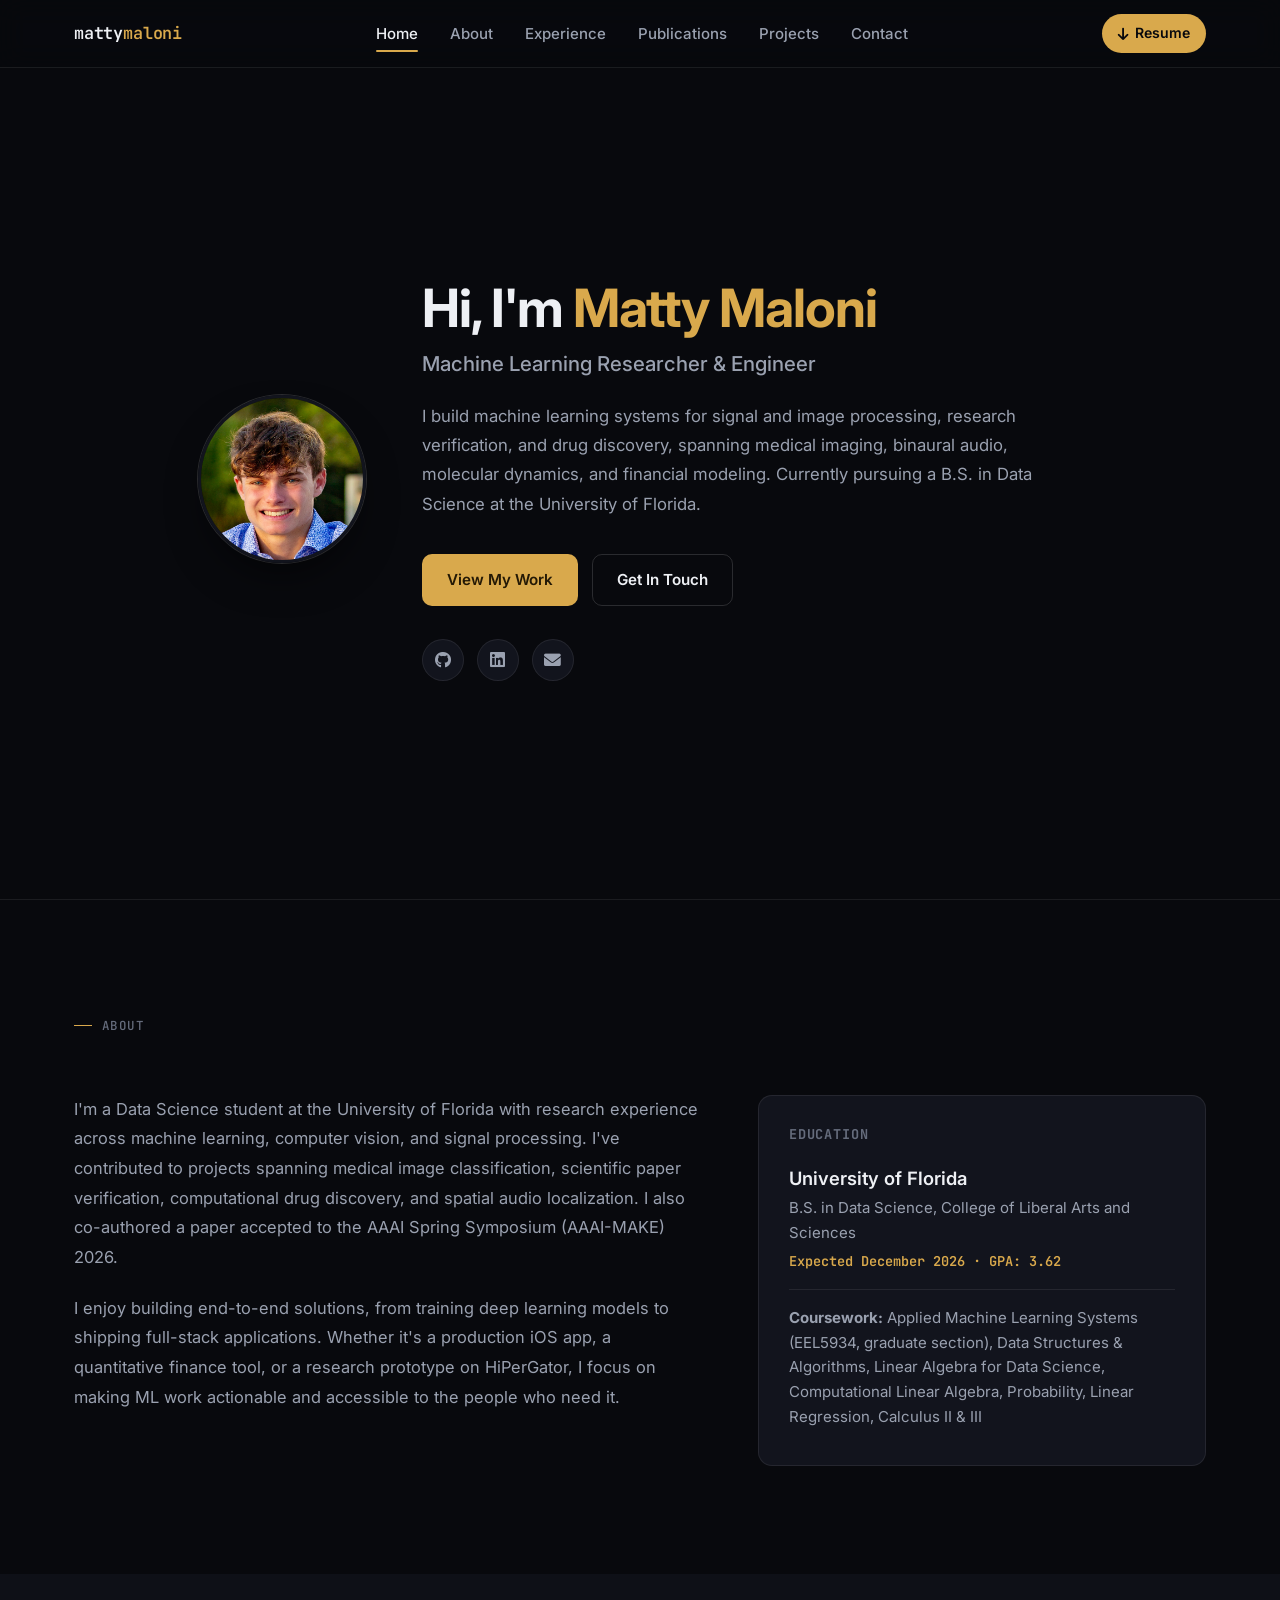
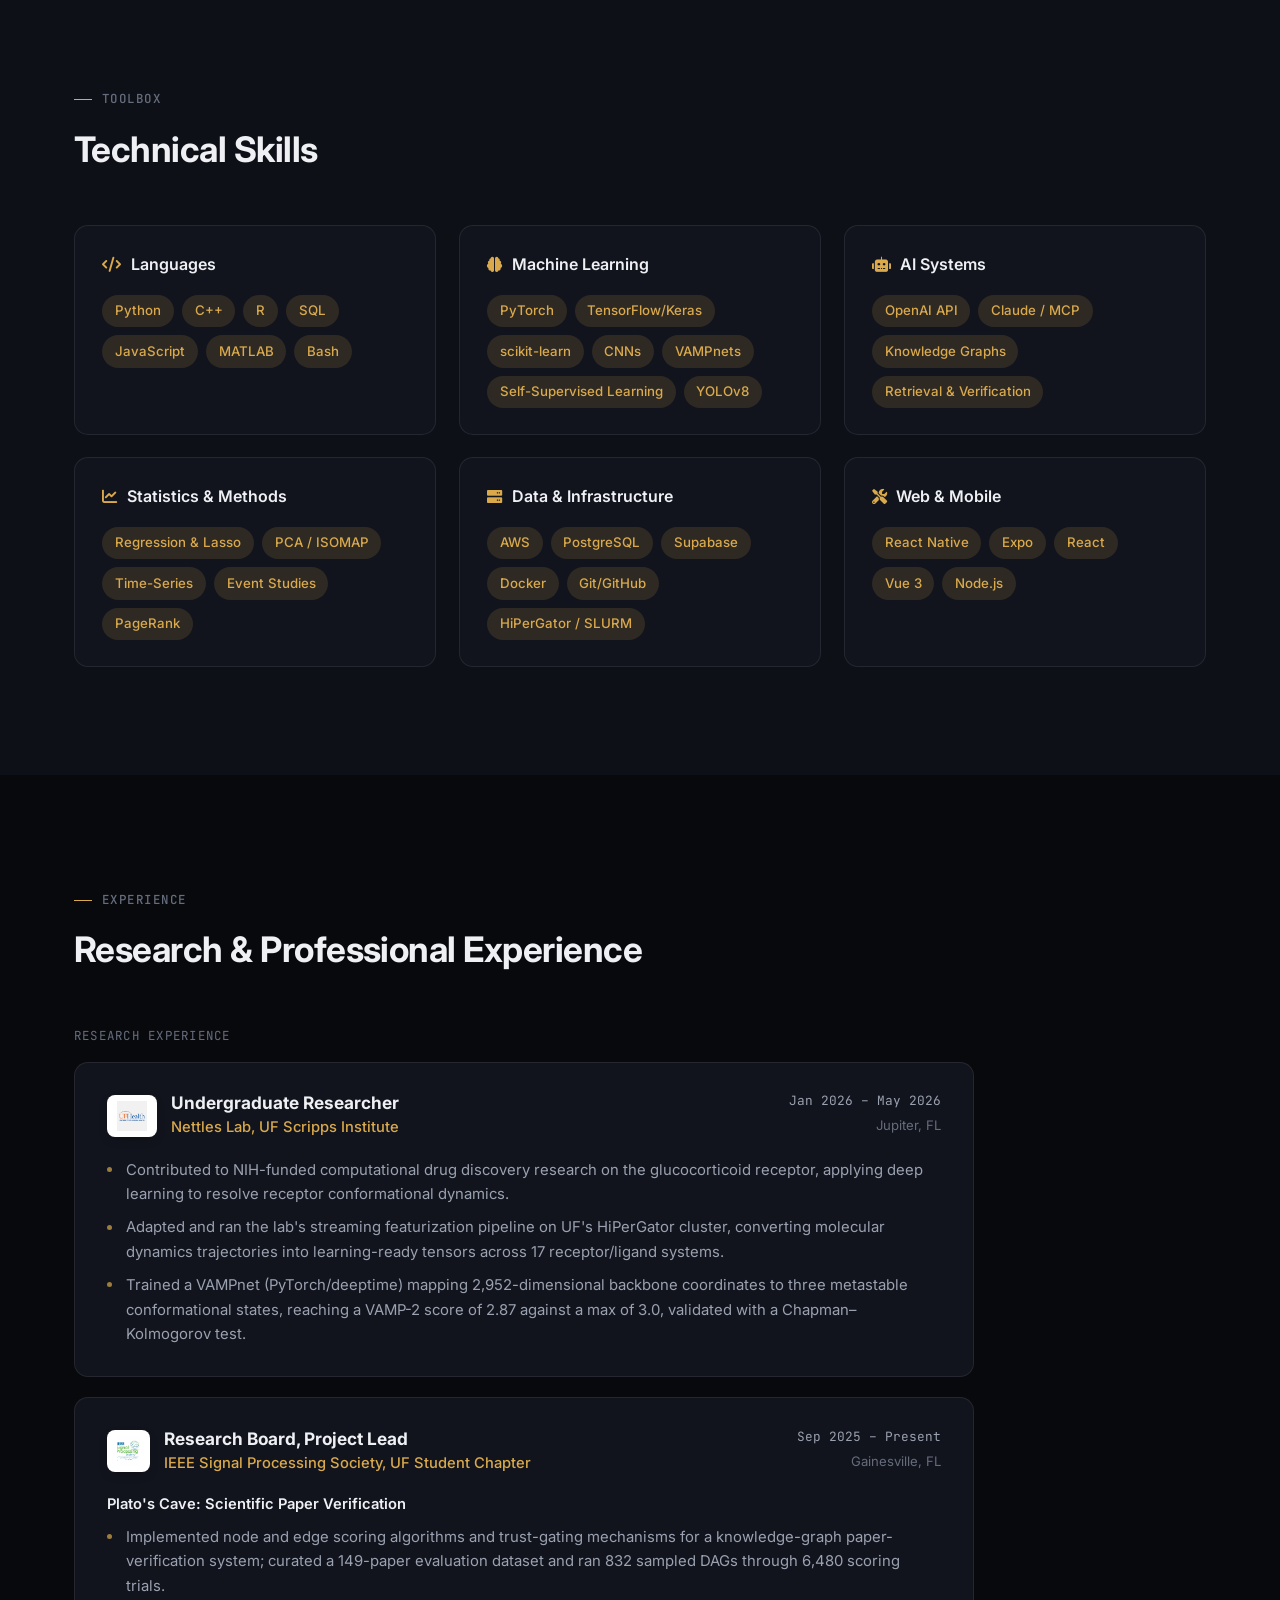
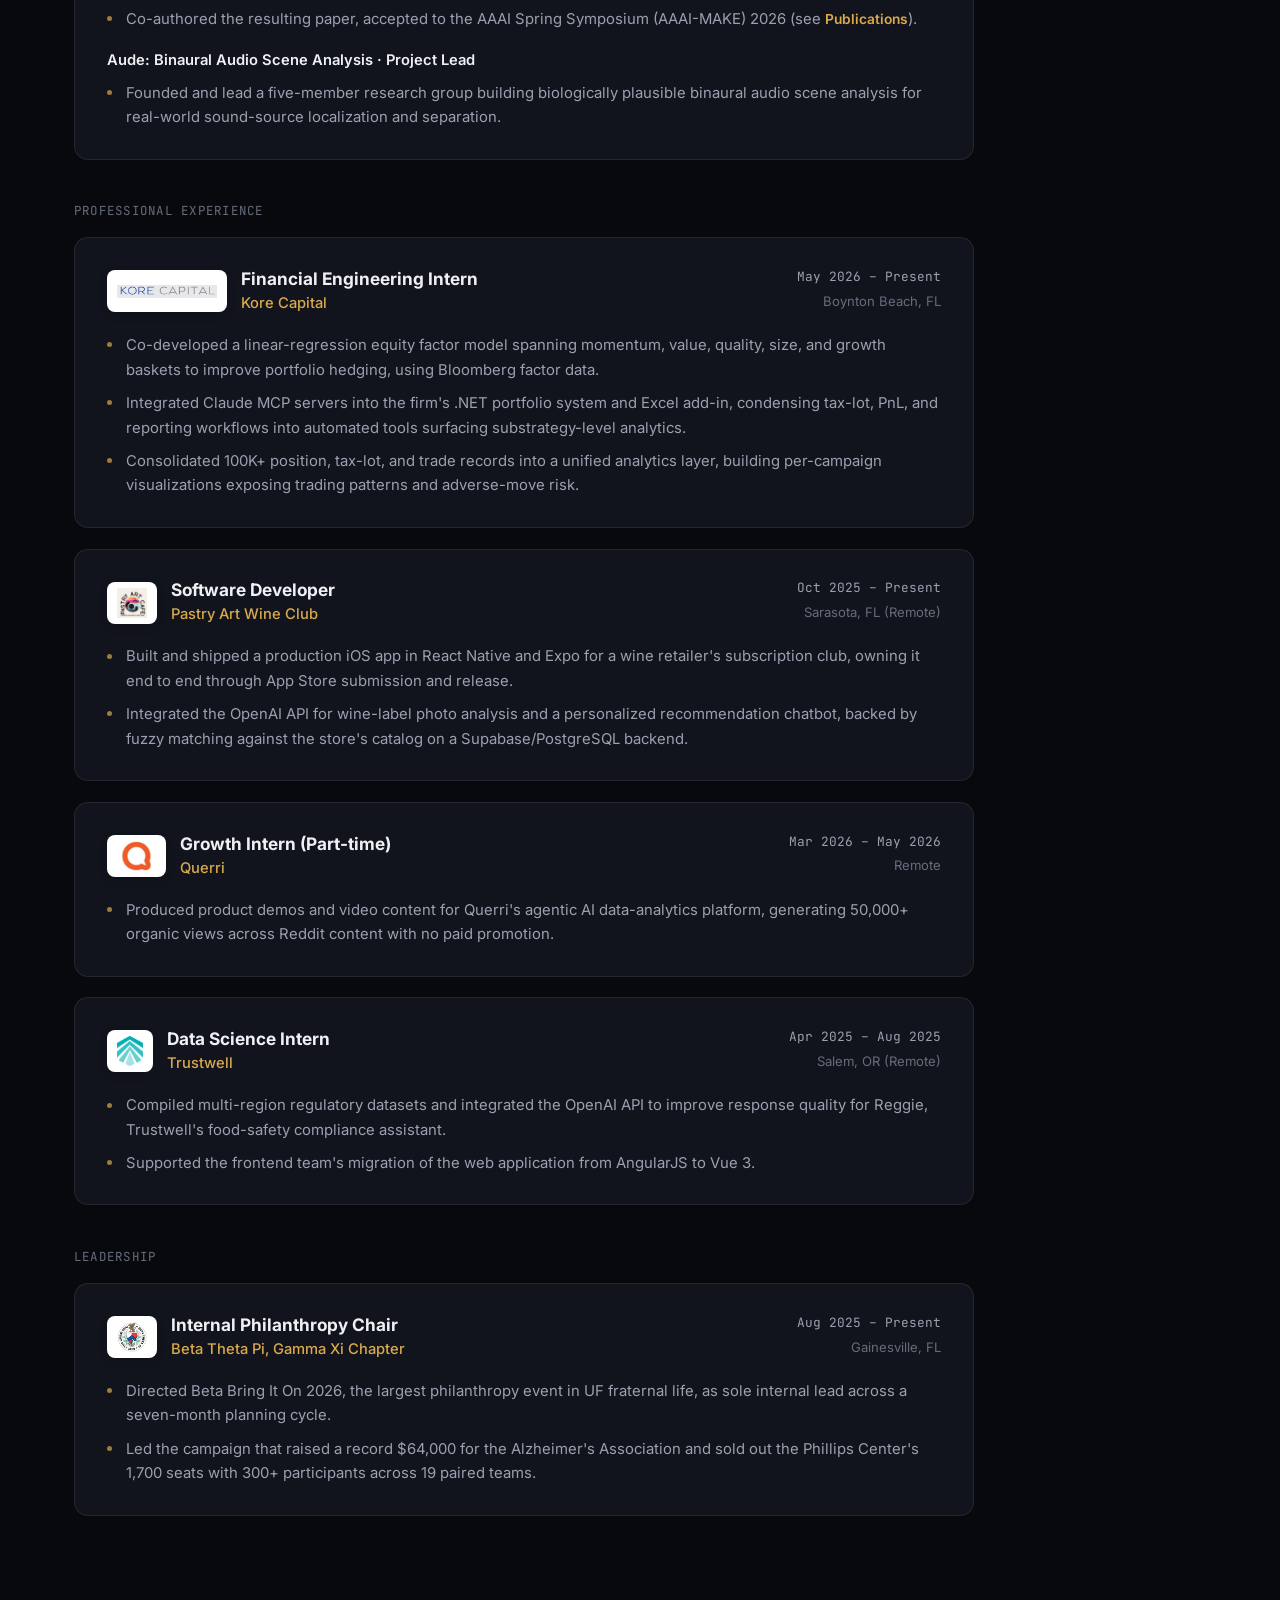
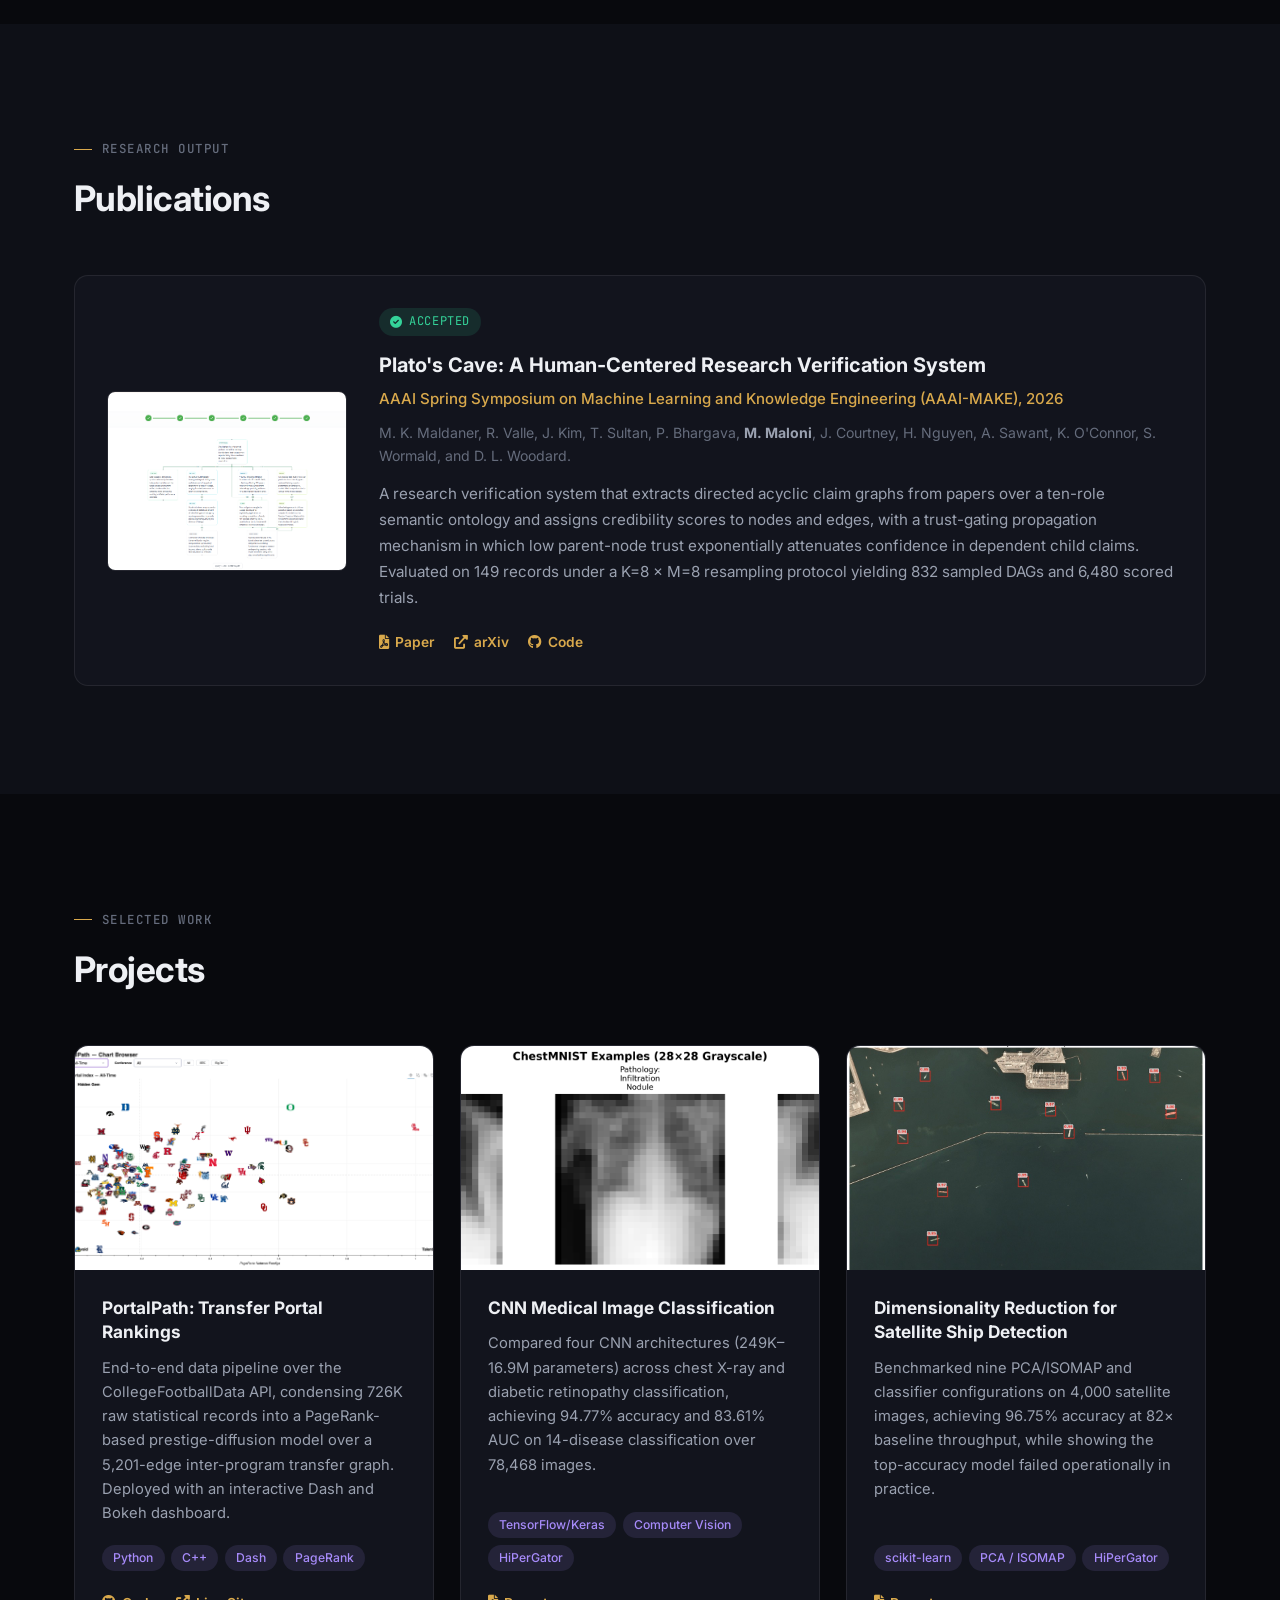
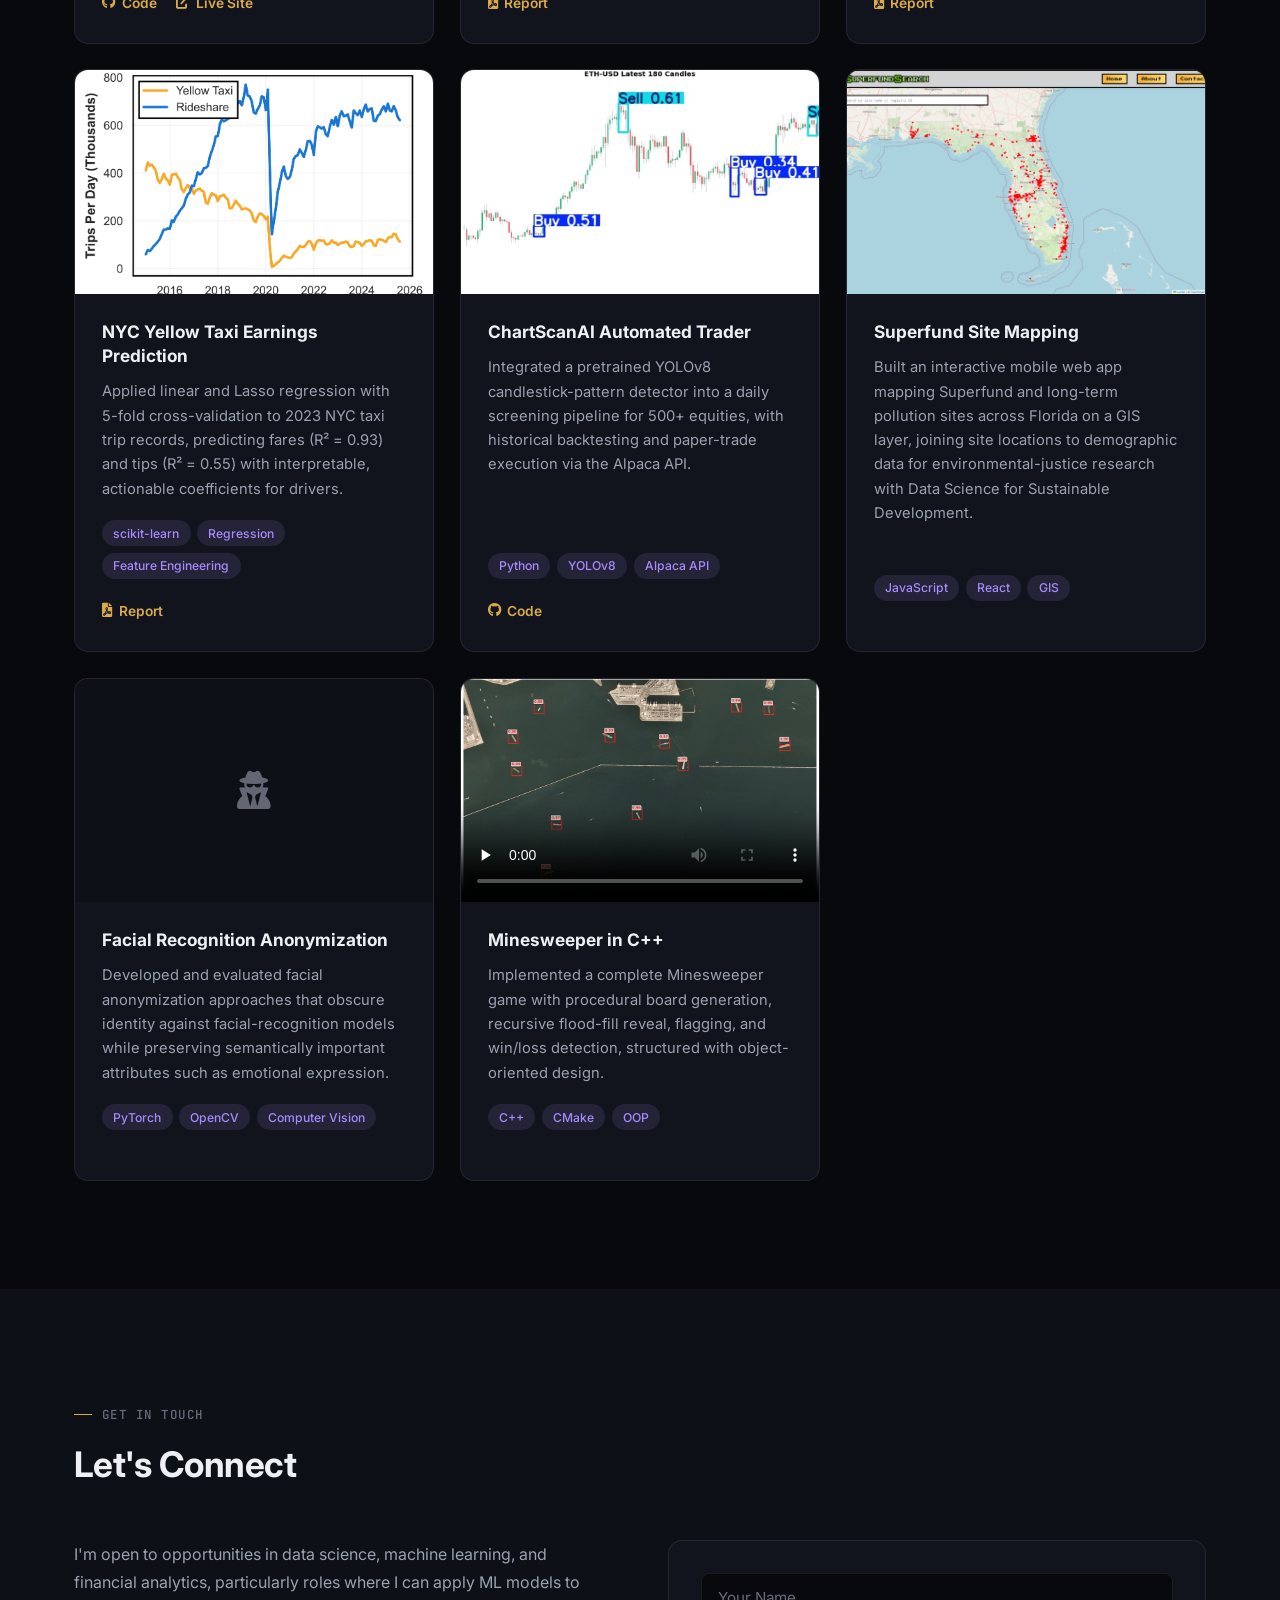
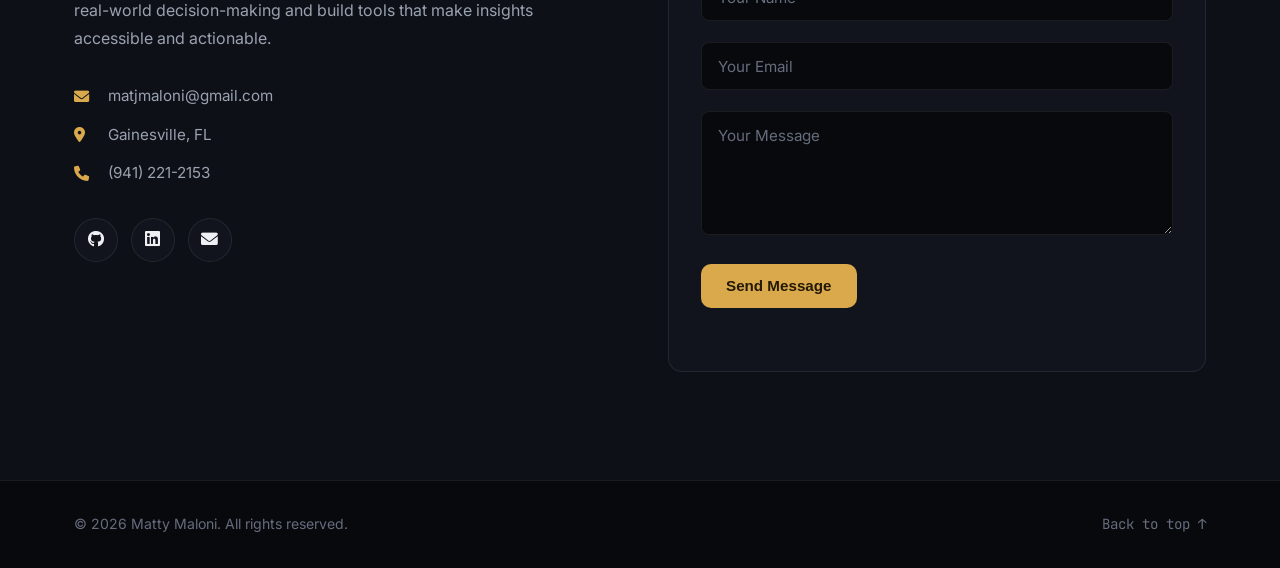
==== commit c8fd2f3d: "Remove hero availability line Co-Authored-By: Claude Sonnet 5 <noreply@anthropic.com>" ====
--- a/index.html
+++ b/index.html
@@ -46,7 +46,6 @@
                 <img src="images/headshot.jpg" alt="Photo of Matty Maloni" class="hero-avatar">
             </div>
             <div class="hero-content">
-                <p class="eyebrow hero-eyebrow">Open to ML / data science roles, Summer 2026</p>
                 <h1 class="hero-title">
                     Hi, I'm <span class="highlight">Matty Maloni</span>
                 </h1>
--- a/styles.css
+++ b/styles.css
@@ -273,10 +273,6 @@
   object-fit: cover;
   border: 3px solid var(--surface);
   box-shadow: 0 0 0 1px var(--border-strong), 0 20px 40px -12px rgba(0, 0, 0, 0.6);
-}
-
-.hero-eyebrow {
-  margin-bottom: 1.1rem;
 }
 
 .hero-title {
@@ -1172,8 +1168,7 @@
   opacity: 0;
 }
 
-.hero-eyebrow { animation-delay: 0.05s; }
-.hero-title { animation-delay: 0.12s; }
+.hero-title { animation-delay: 0.05s; }
 .hero-subtitle { animation-delay: 0.2s; }
 .hero-description { animation-delay: 0.28s; }
 .hero-buttons { animation-delay: 0.4s; }
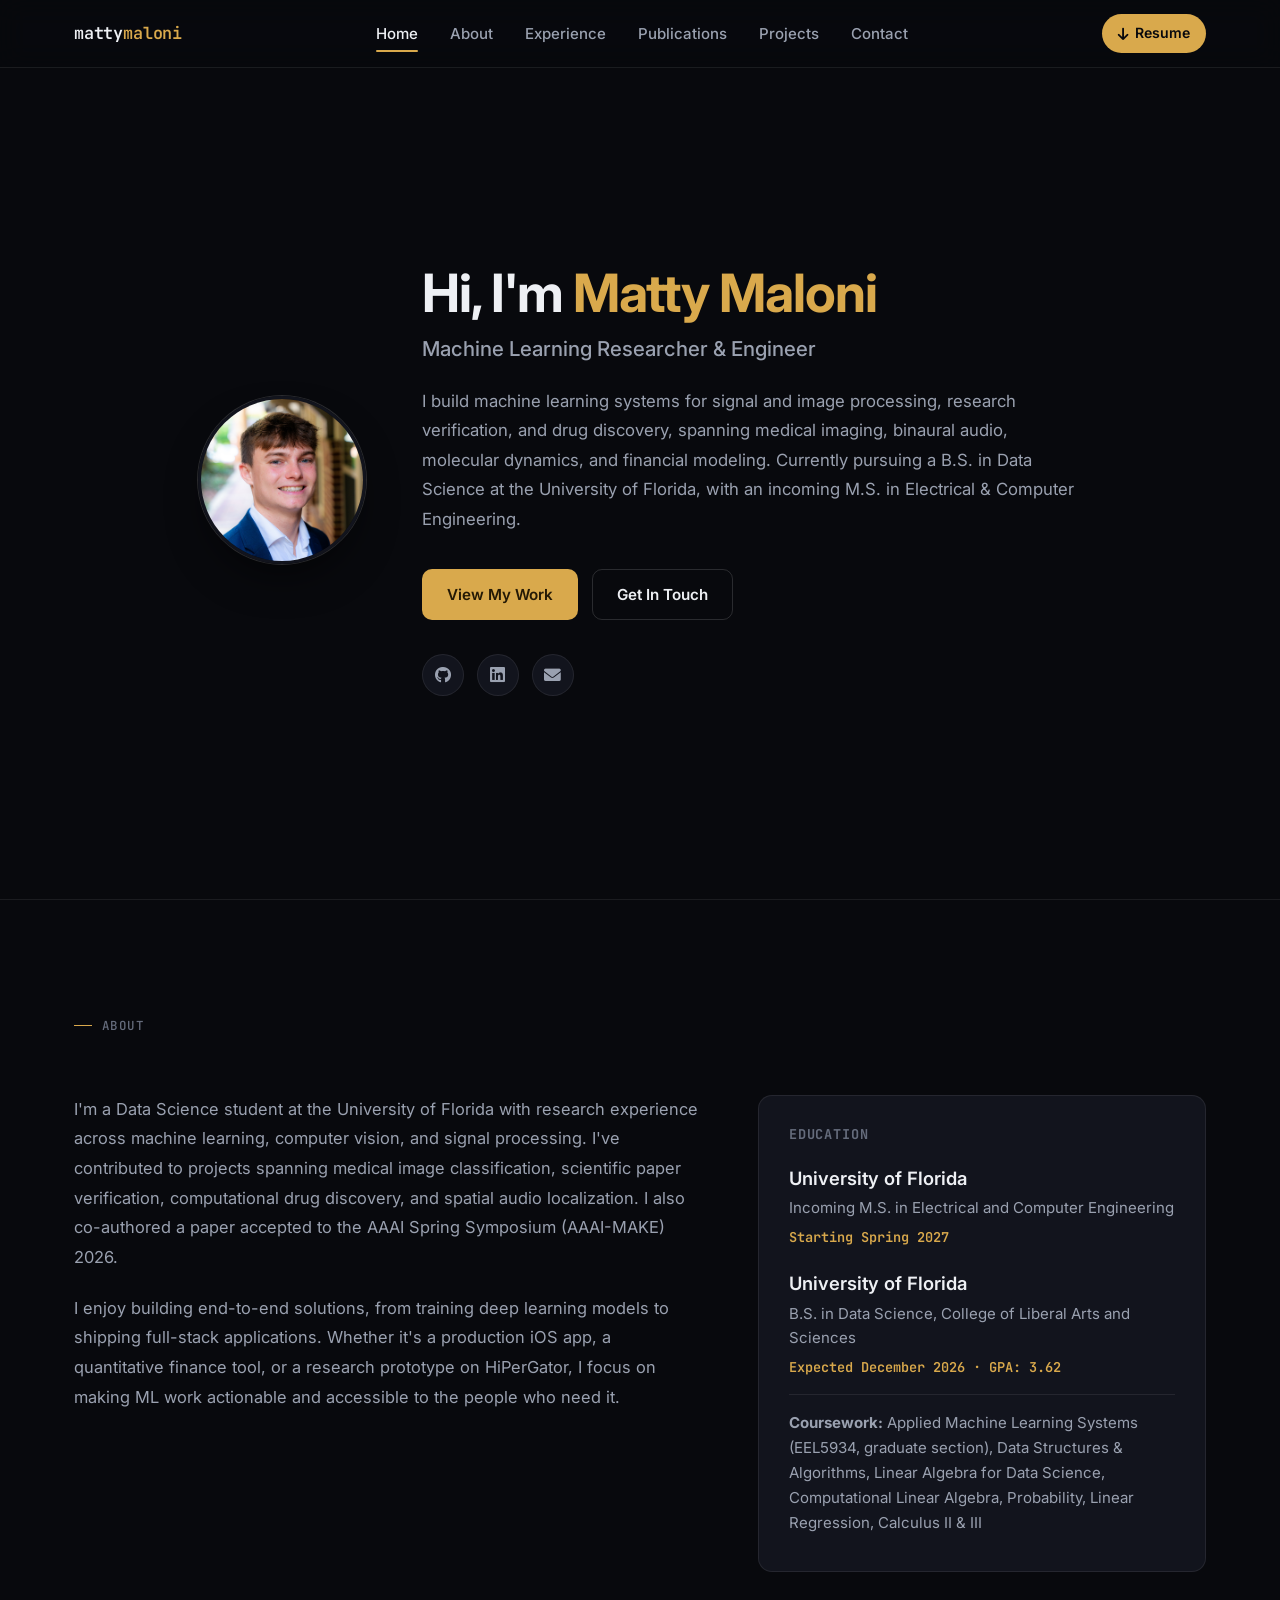
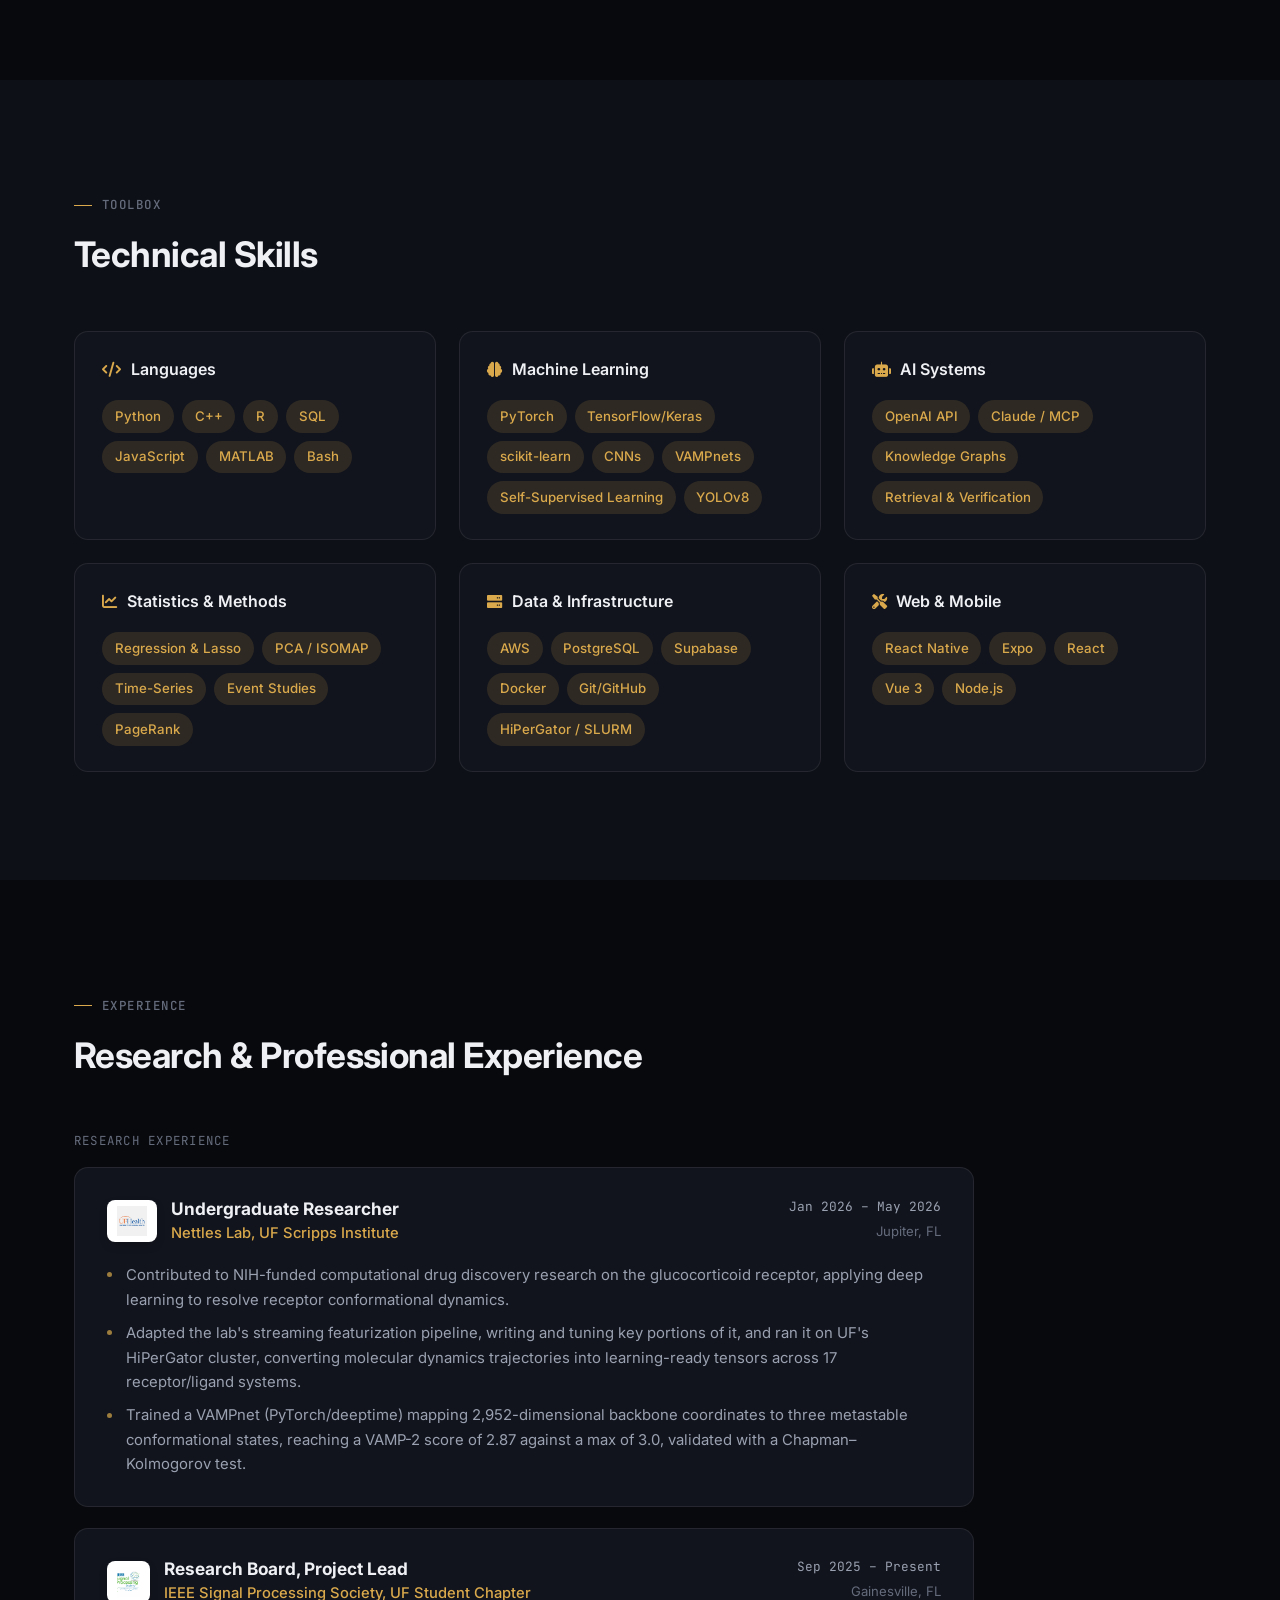
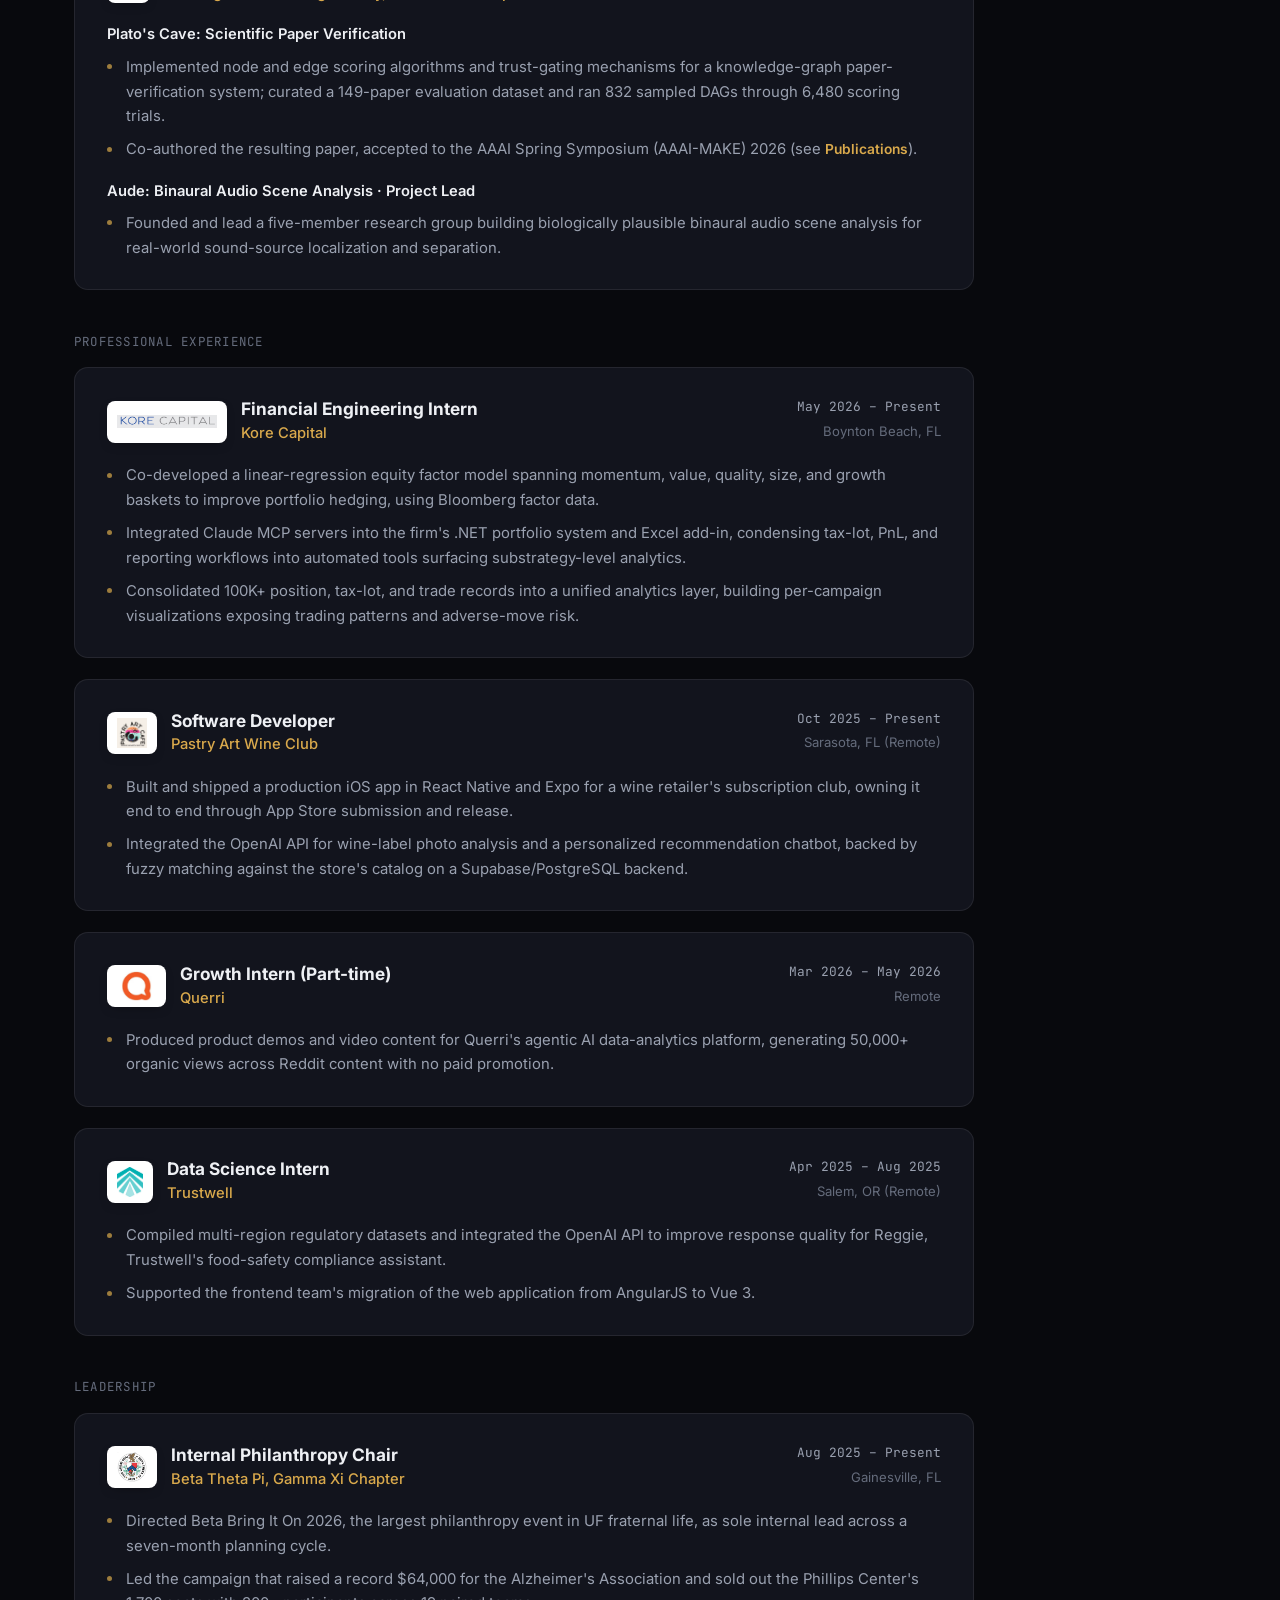
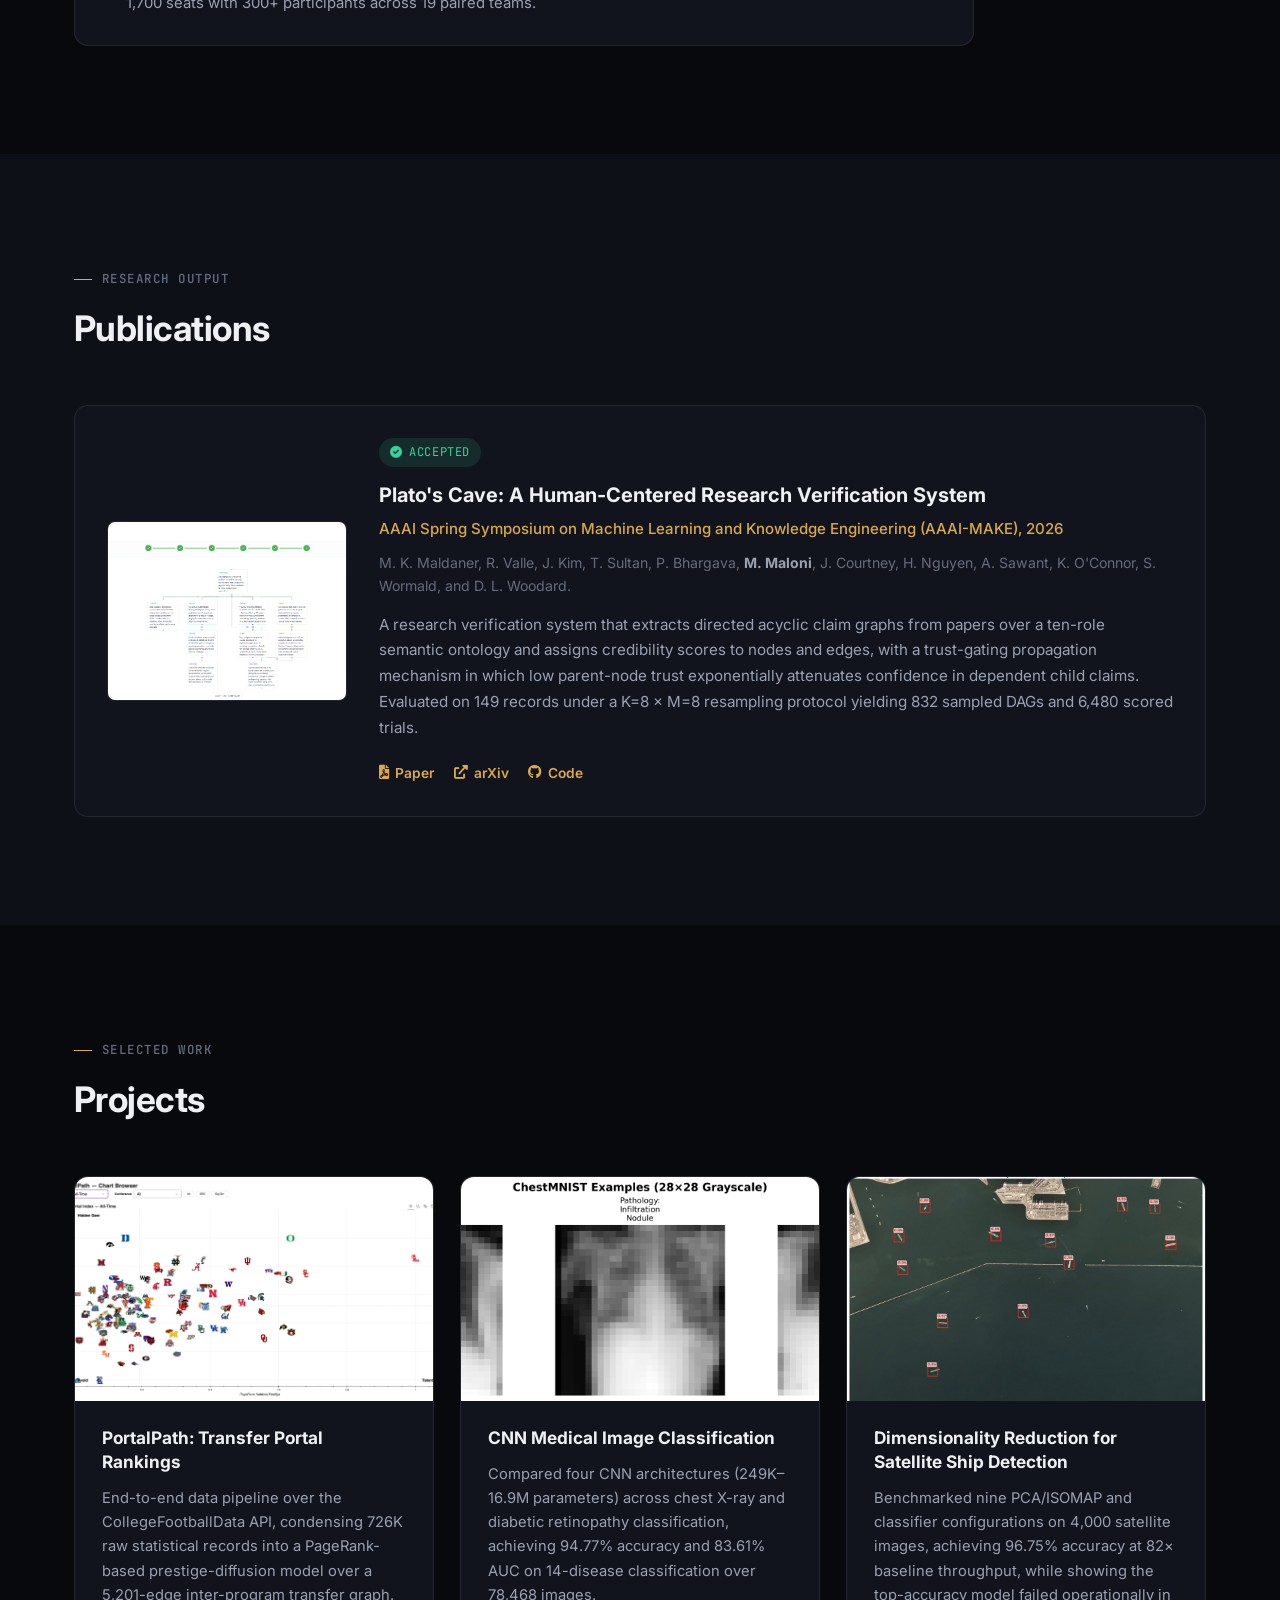
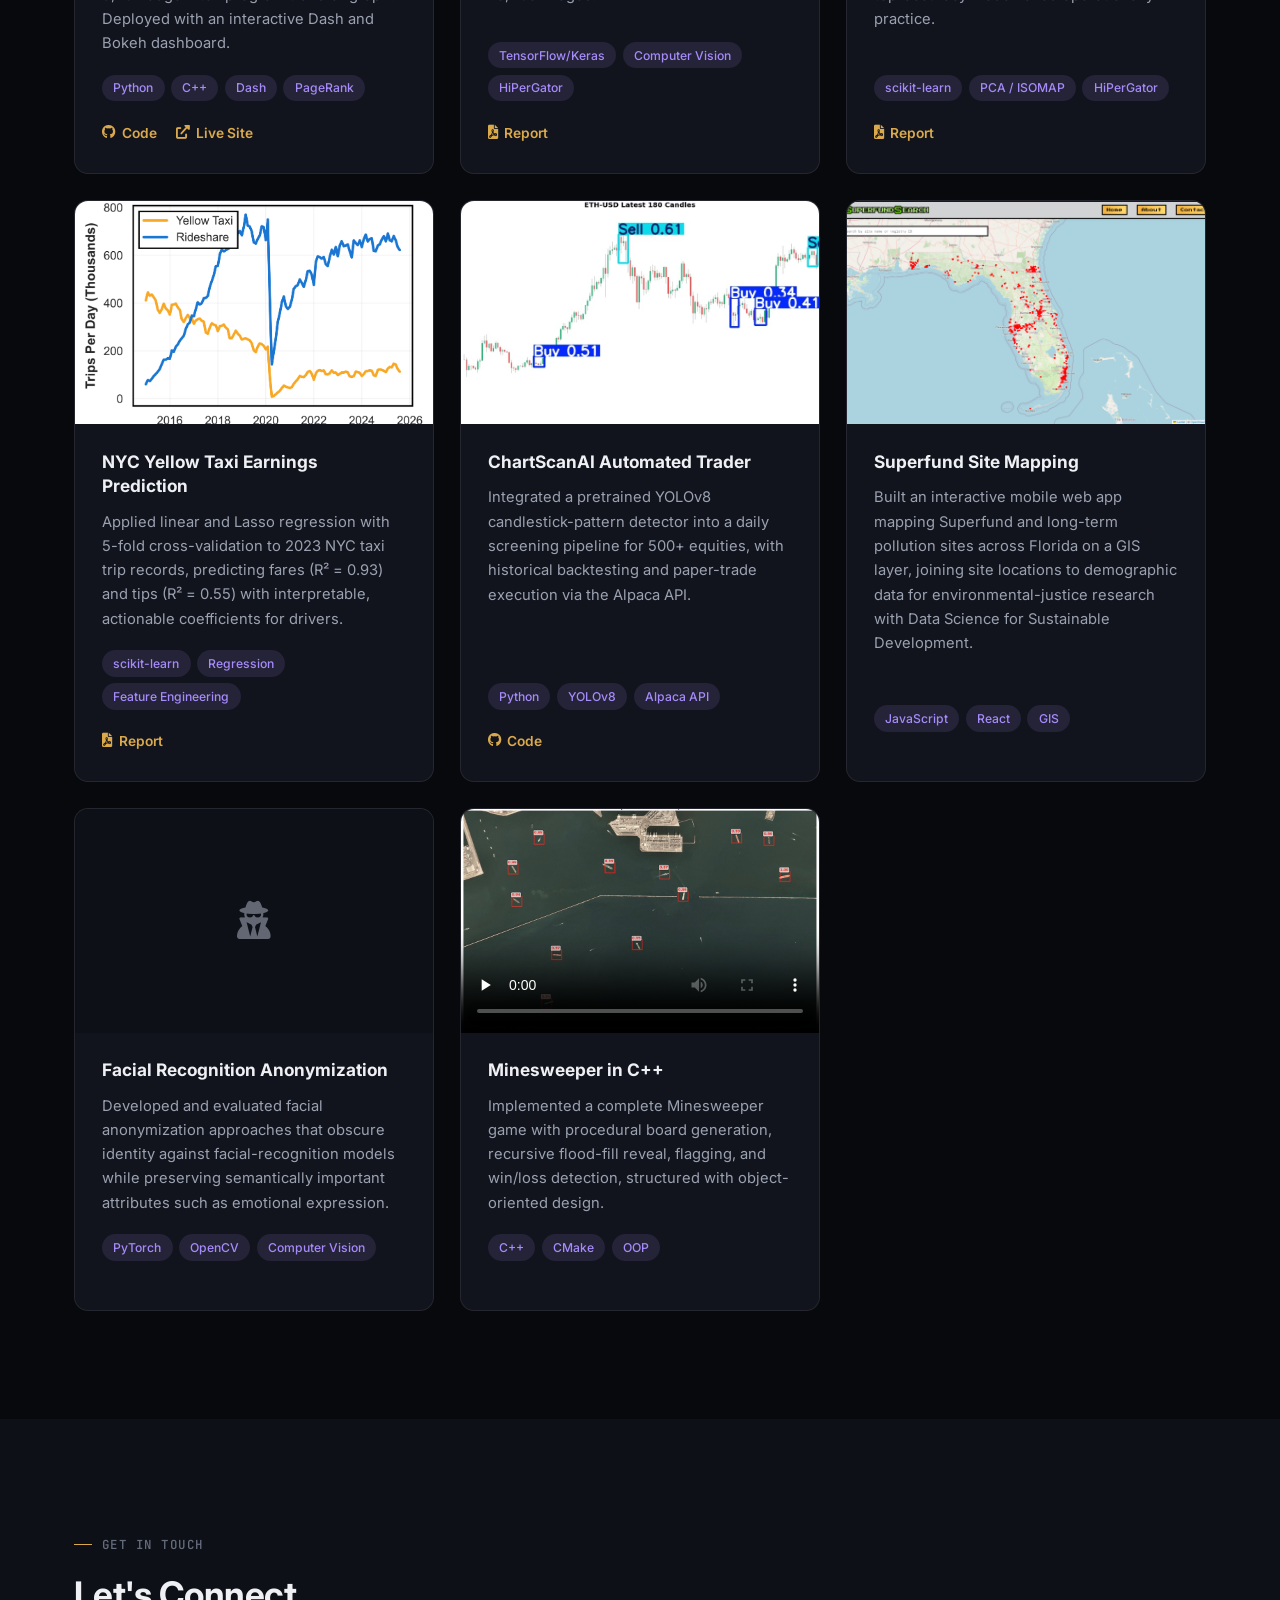
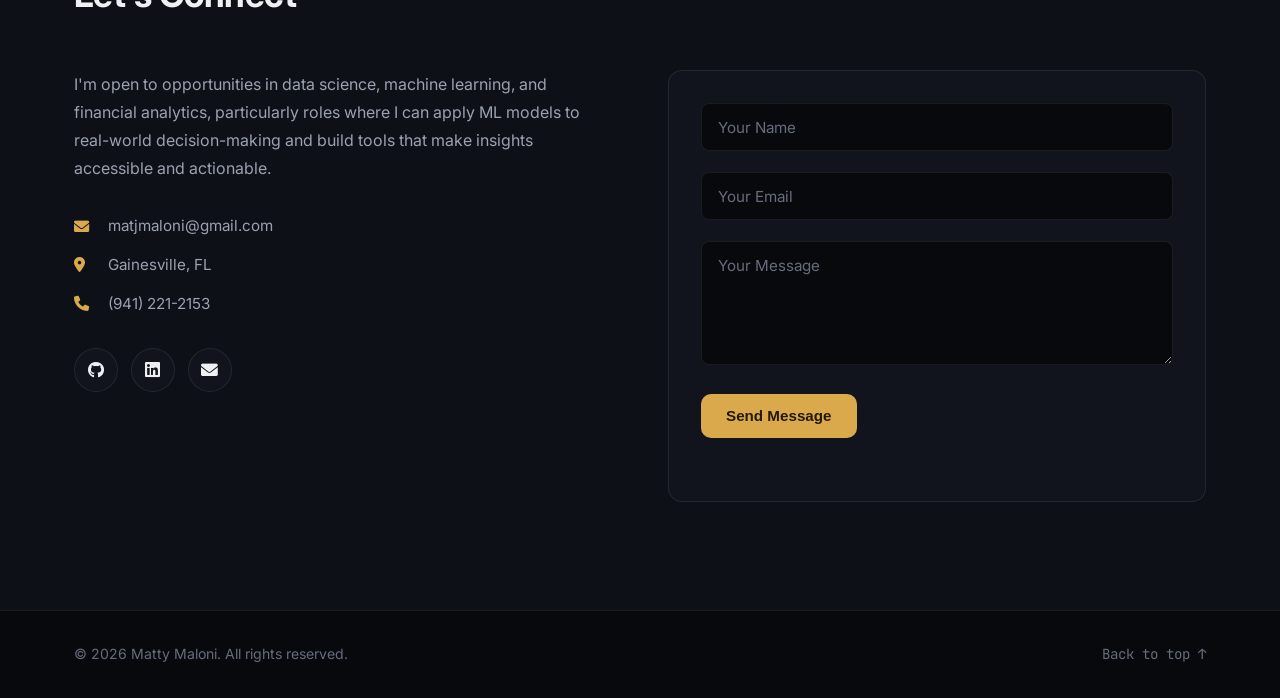
==== commit 76b1bceb: "Add incoming ECE M.S. to site, refresh headshot and resume Co-Authored-By: Claude Sonnet 5 <noreply@" ====
--- a/index.html
+++ b/index.html
@@ -43,7 +43,7 @@
     <section id="home" class="hero">
         <div class="hero-container">
             <div class="hero-avatar-wrap">
-                <img src="images/headshot.jpg" alt="Photo of Matty Maloni" class="hero-avatar">
+                <img src="images/headshot.jpeg" alt="Photo of Matty Maloni" class="hero-avatar">
             </div>
             <div class="hero-content">
                 <h1 class="hero-title">
@@ -53,7 +53,8 @@
                 <p class="hero-description">
                     I build machine learning systems for signal and image processing, research verification,
                     and drug discovery, spanning medical imaging, binaural audio, molecular dynamics, and
-                    financial modeling. Currently pursuing a B.S. in Data Science at the University of Florida.
+                    financial modeling. Currently pursuing a B.S. in Data Science at the University of Florida,
+                    with an incoming M.S. in Electrical &amp; Computer Engineering.
                 </p>
                 <div class="hero-buttons">
                     <a href="#projects" class="btn btn-primary">View My Work</a>
@@ -94,6 +95,11 @@
                     <h3>Education</h3>
                     <div class="education-item">
                         <h4>University of Florida</h4>
+                        <p>Incoming M.S. in Electrical and Computer Engineering</p>
+                        <p class="date">Starting Spring 2027</p>
+                    </div>
+                    <div class="education-item">
+                        <h4>University of Florida</h4>
                         <p>B.S. in Data Science, College of Liberal Arts and Sciences</p>
                         <p class="date">Expected December 2026 &middot; GPA: 3.62</p>
                         <p class="coursework">
@@ -209,7 +215,7 @@
                     </div>
                     <ul class="entry-points">
                         <li>Contributed to NIH-funded computational drug discovery research on the glucocorticoid receptor, applying deep learning to resolve receptor conformational dynamics.</li>
-                        <li>Adapted and ran the lab's streaming featurization pipeline on UF's HiPerGator cluster, converting molecular dynamics trajectories into learning-ready tensors across 17 receptor/ligand systems.</li>
+                        <li>Adapted the lab's streaming featurization pipeline, writing and tuning key portions of it, and ran it on UF's HiPerGator cluster, converting molecular dynamics trajectories into learning-ready tensors across 17 receptor/ligand systems.</li>
                         <li>Trained a VAMPnet (PyTorch/deeptime) mapping 2,952-dimensional backbone coordinates to three metastable conformational states, reaching a VAMP-2 score of 2.87 against a max of 3.0, validated with a Chapman–Kolmogorov test.</li>
                     </ul>
                 </div>
--- a/styles.css
+++ b/styles.css
@@ -271,6 +271,7 @@
   height: 168px;
   border-radius: 50%;
   object-fit: cover;
+  object-position: center 30%;
   border: 3px solid var(--surface);
   box-shadow: 0 0 0 1px var(--border-strong), 0 20px 40px -12px rgba(0, 0, 0, 0.6);
 }
@@ -459,6 +460,10 @@
   text-transform: uppercase;
   color: var(--text-faint);
   margin-bottom: 1.1rem;
+}
+
+.education-item + .education-item {
+  margin-top: 1.3rem;
 }
 
 .education-item h4 {
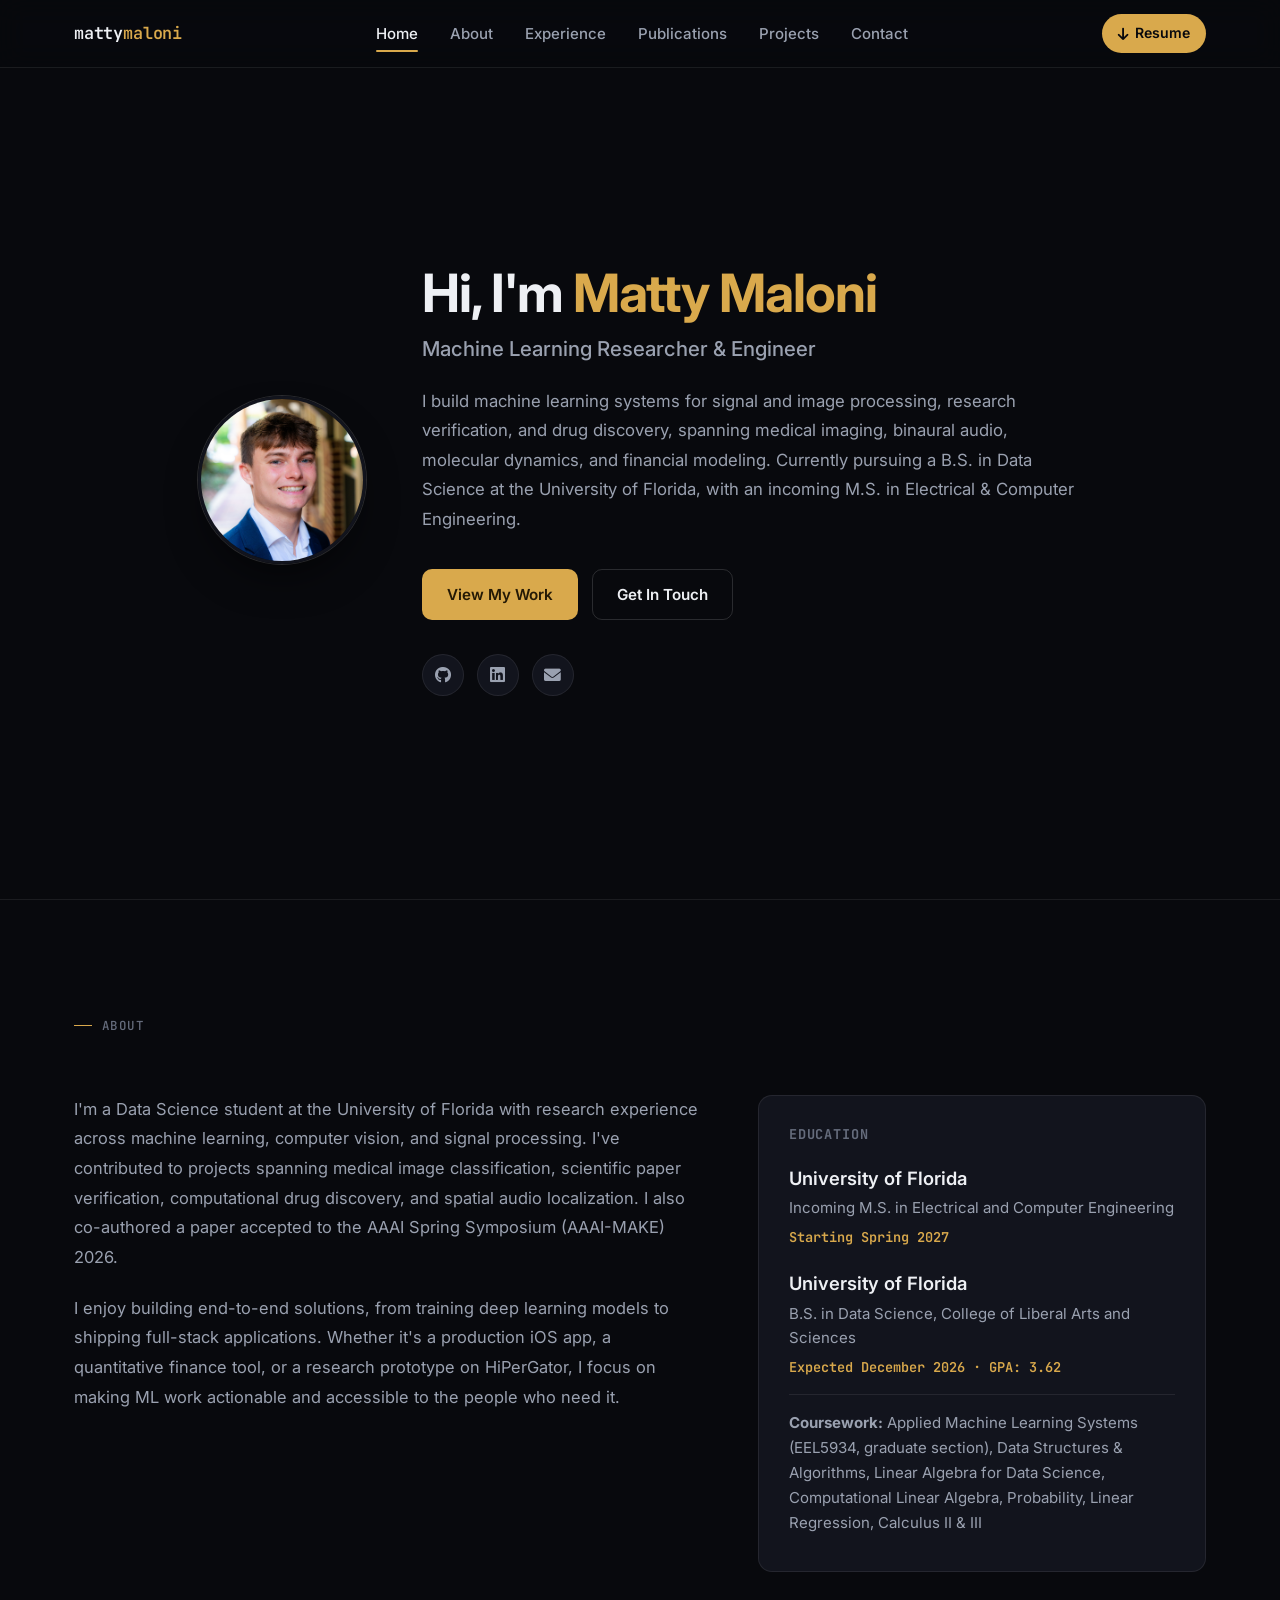
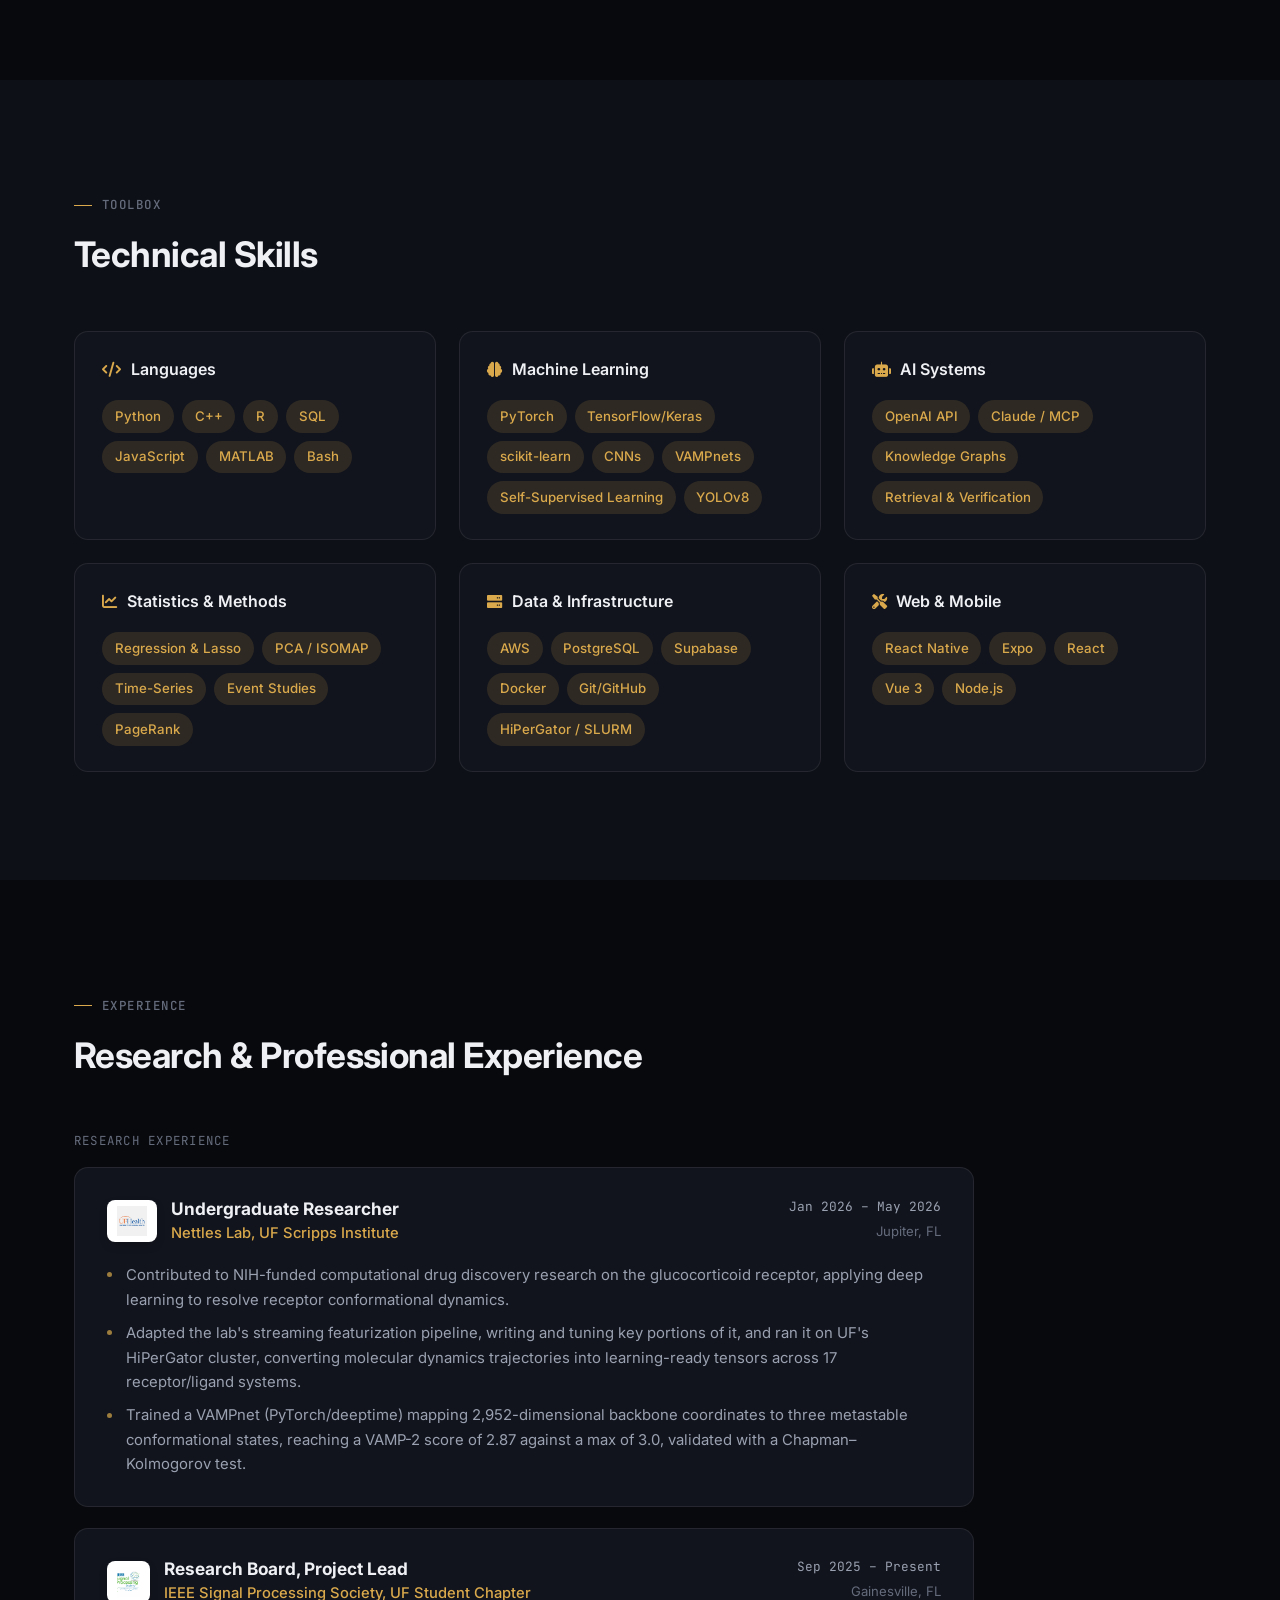
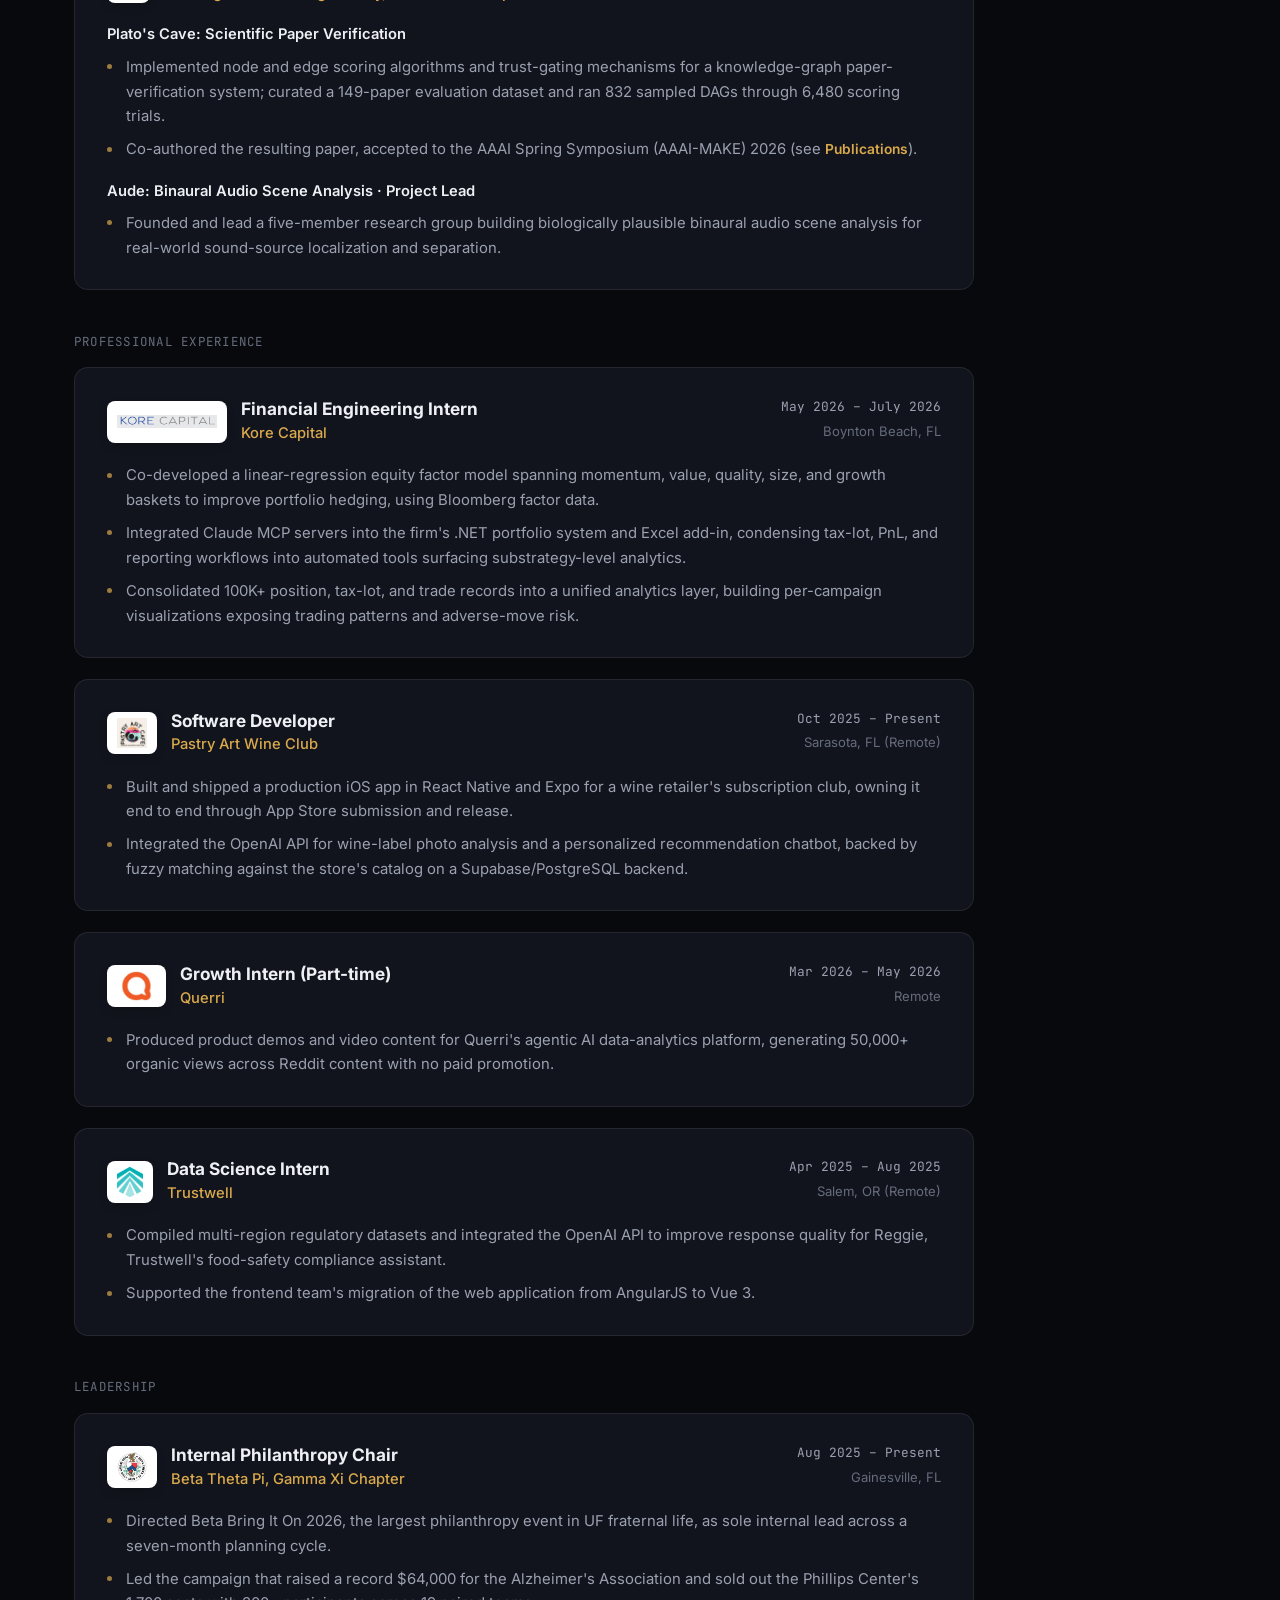
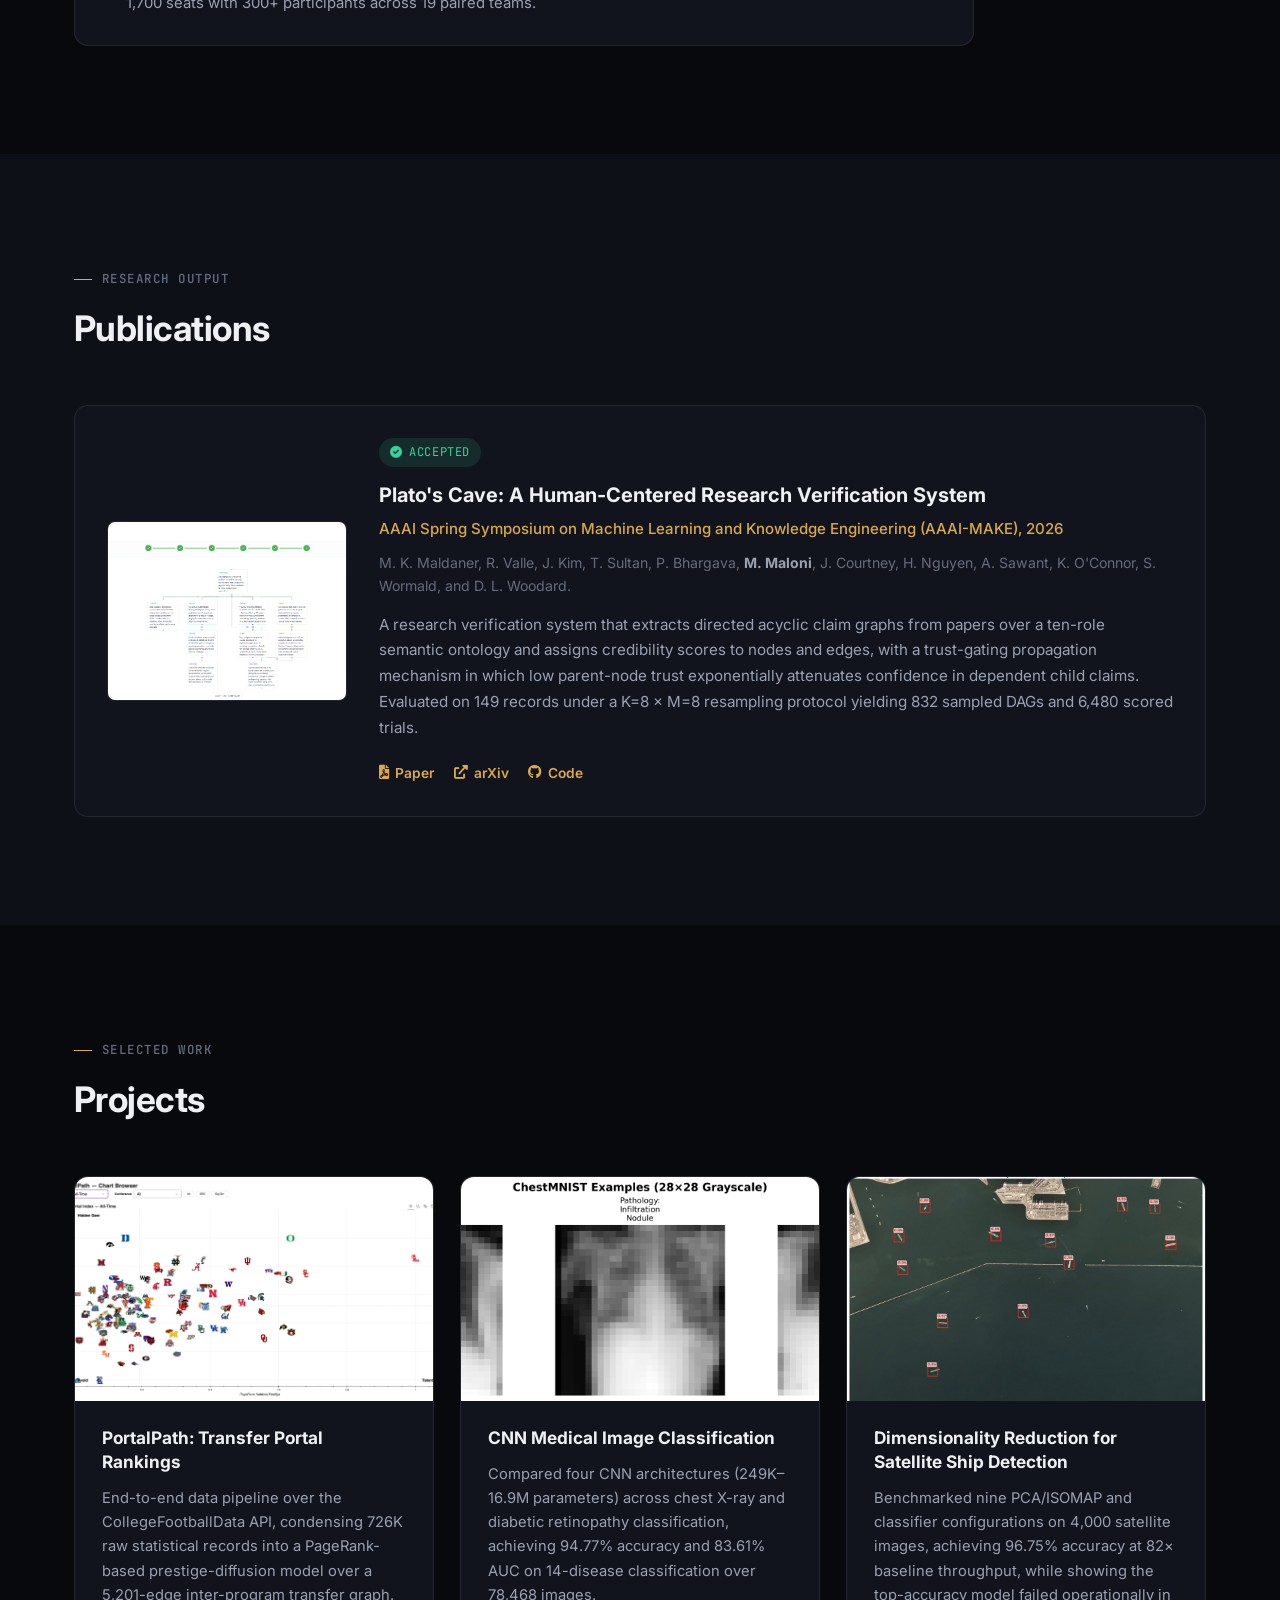
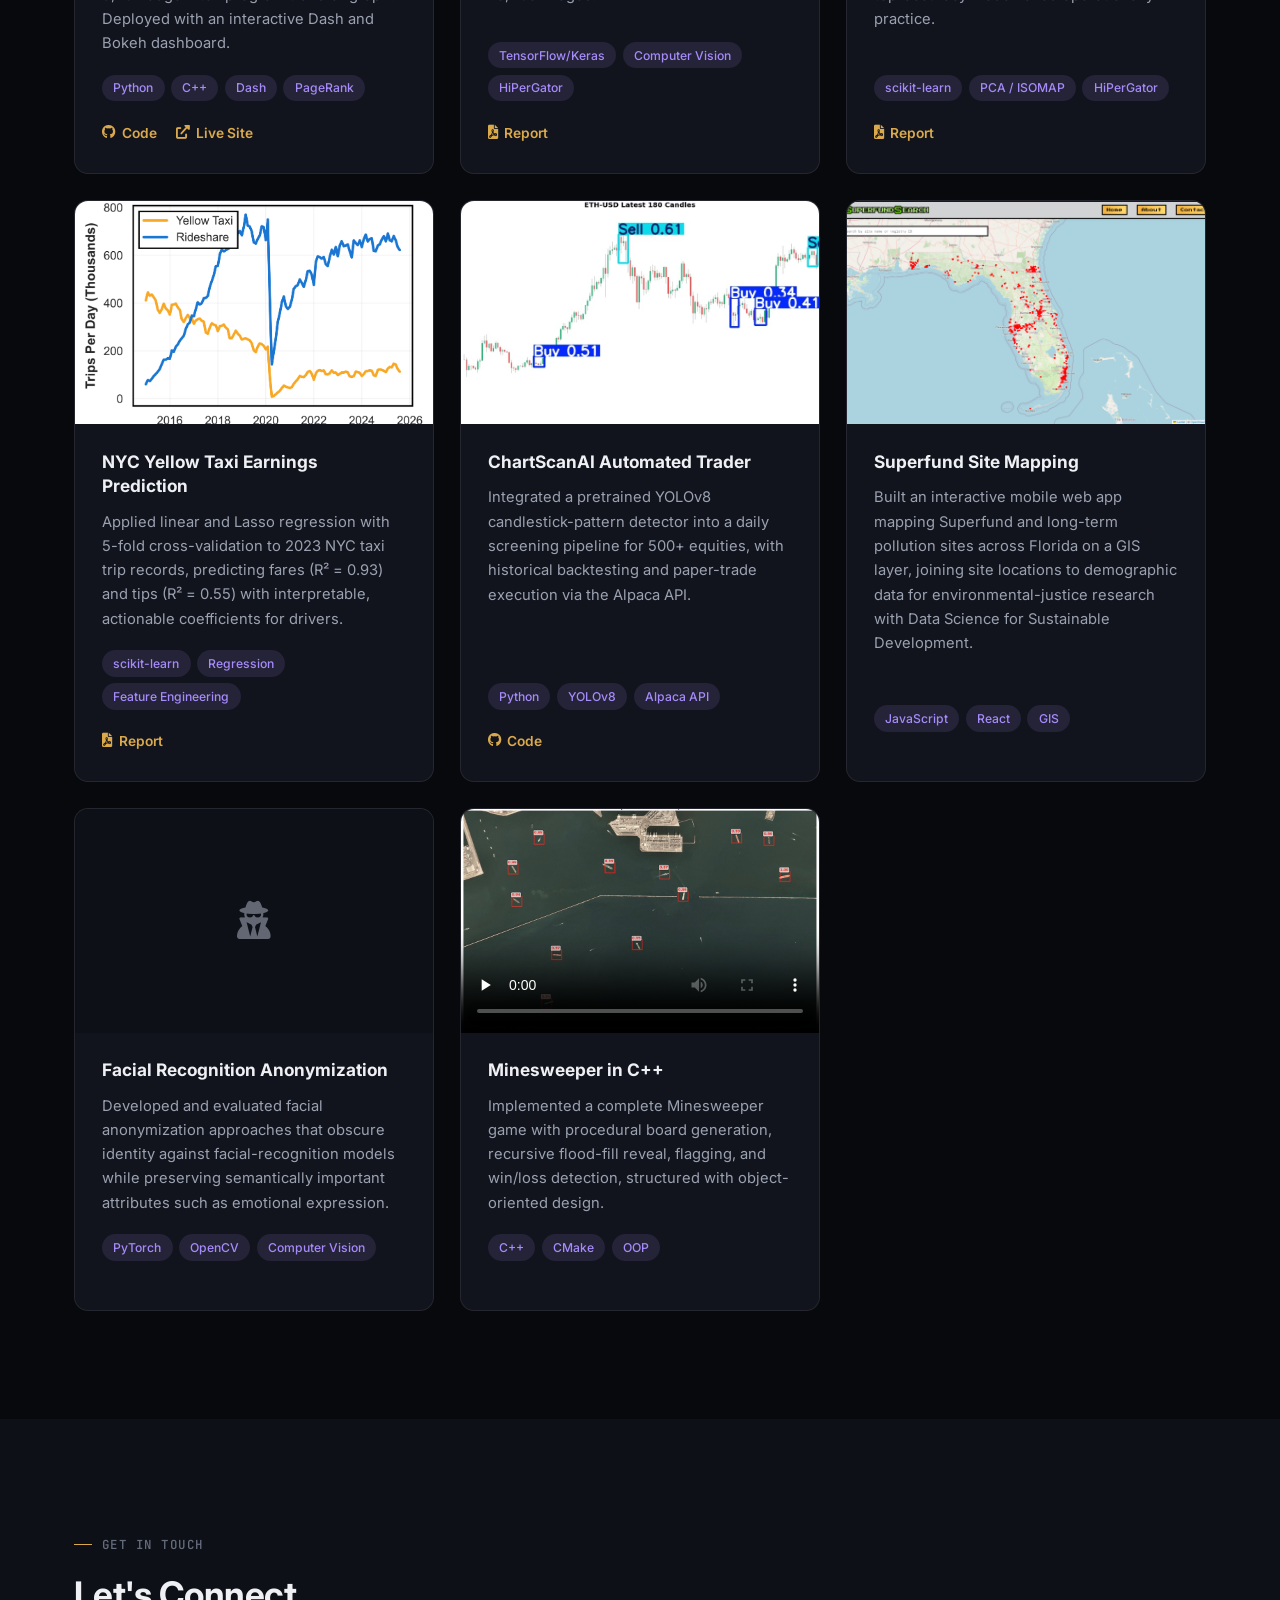
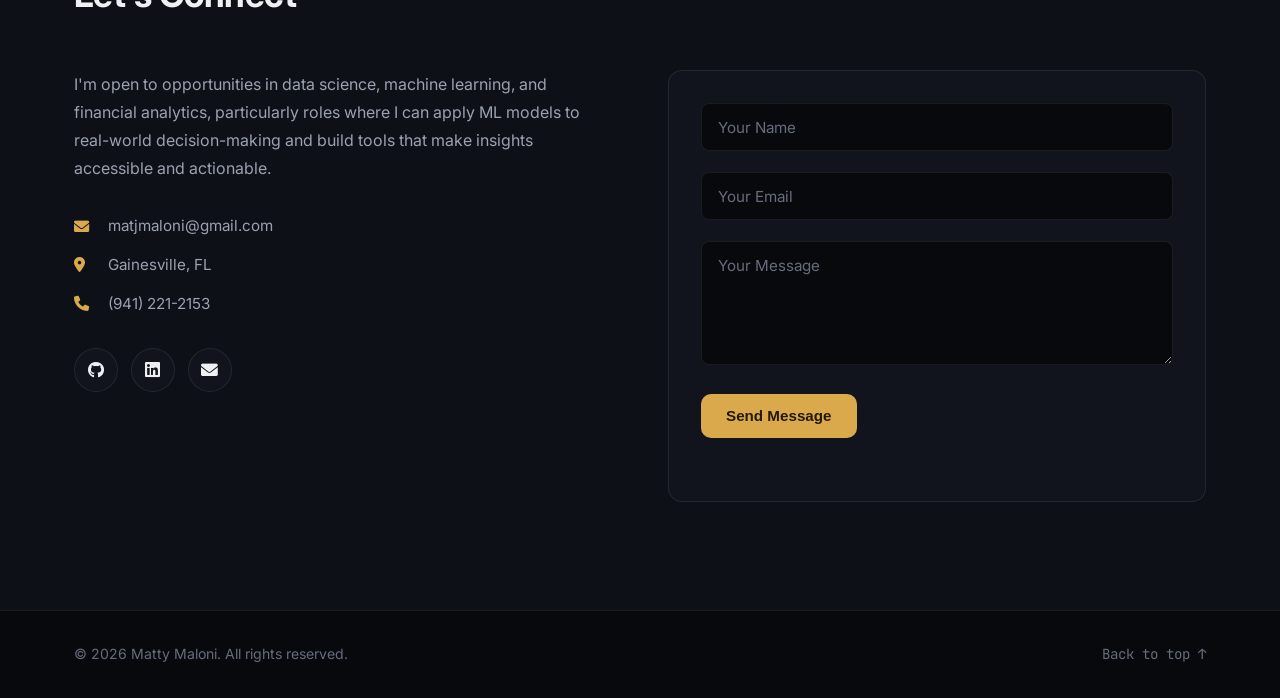
==== commit 98d97c45: "Update Kore Capital end date to July 2026 Co-Authored-By: Claude Sonnet 5 <noreply@anthropic.com>" ====
--- a/index.html
+++ b/index.html
@@ -258,7 +258,7 @@
                             </div>
                         </div>
                         <div class="entry-meta">
-                            <span class="entry-date">May 2026 – Present</span>
+                            <span class="entry-date">May 2026 – July 2026</span>
                             <span class="entry-location">Boynton Beach, FL</span>
                         </div>
                     </div>
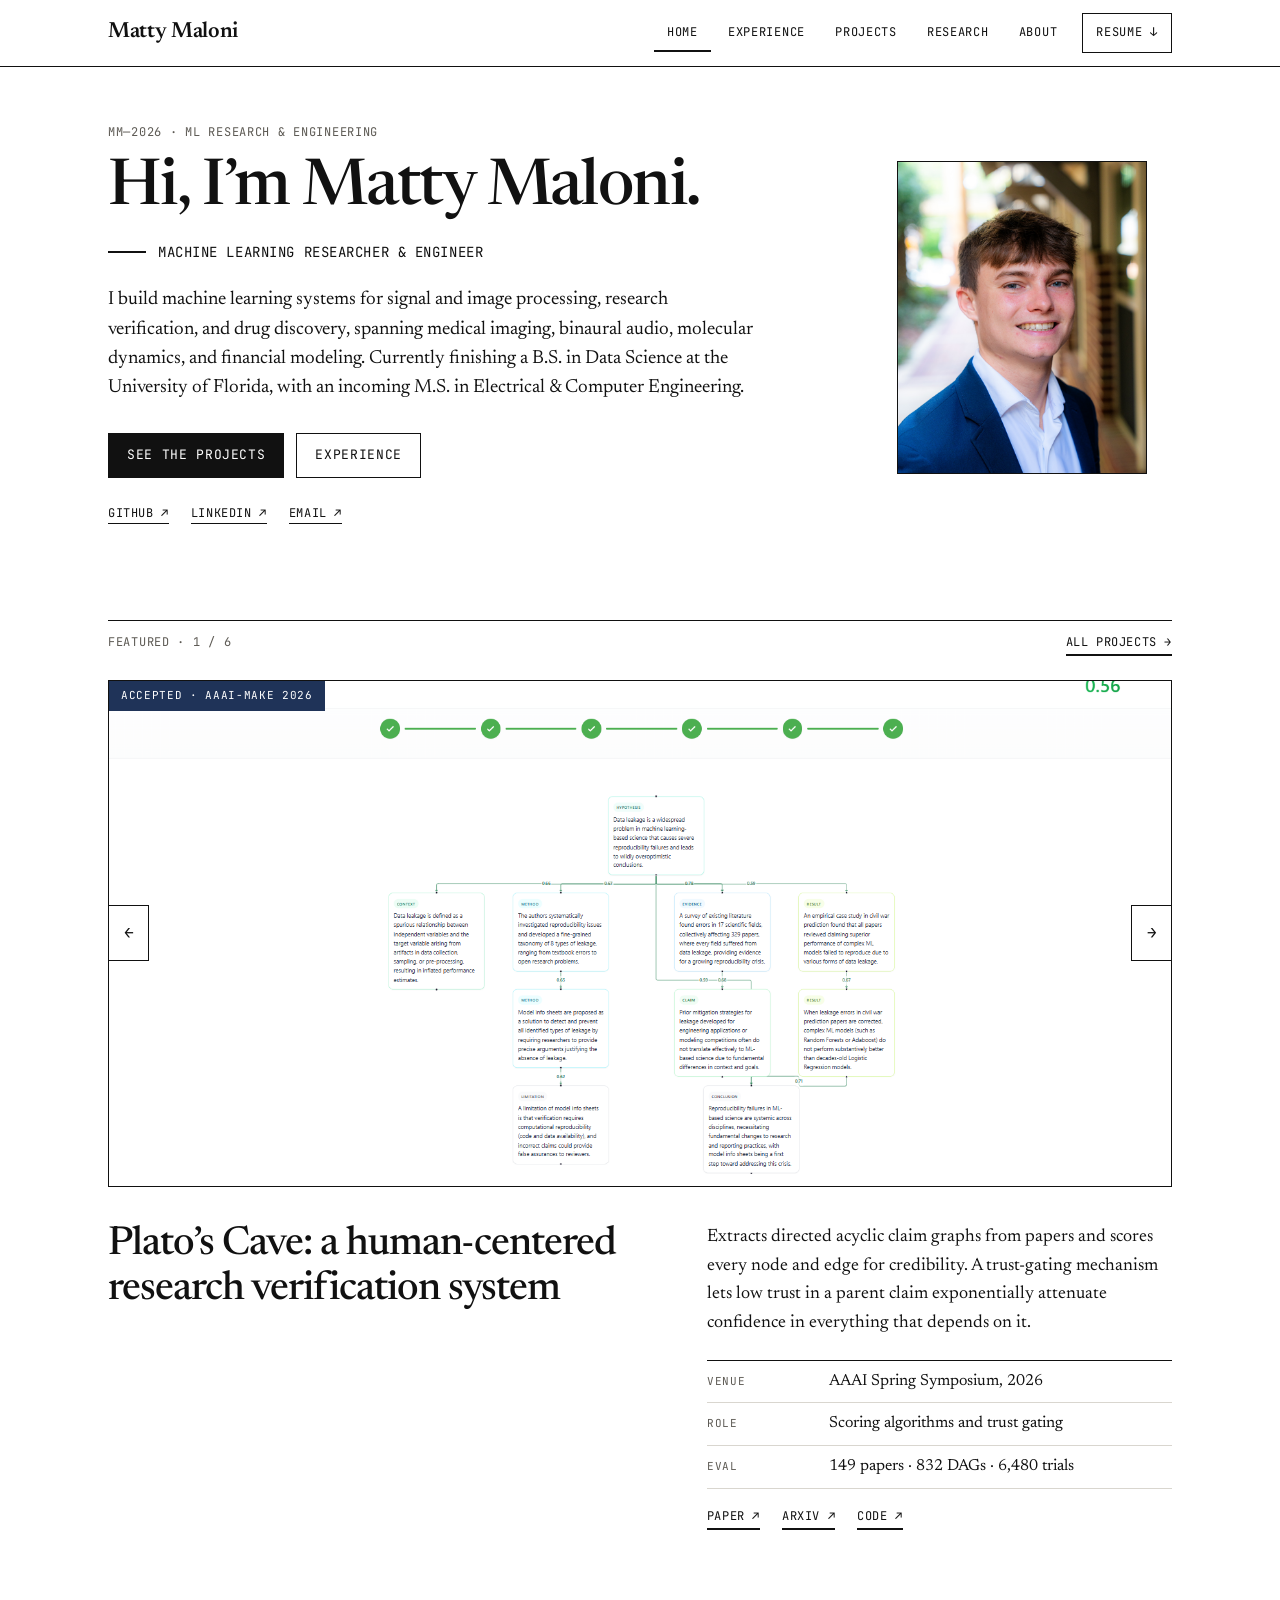
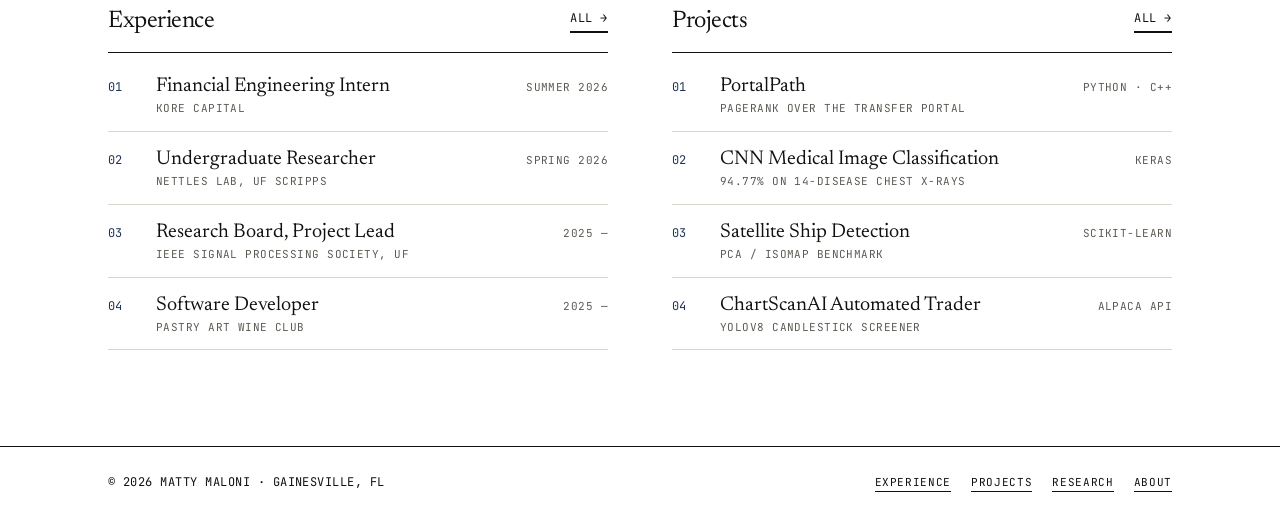
==== commit 408227a4: "Redesign portfolio as a multi-page site Split into Home, Experience, Projects, Research, and About. " ====
--- a/index.html
+++ b/index.html
@@ -3,641 +3,200 @@
 <head>
     <meta charset="UTF-8">
     <meta name="viewport" content="width=device-width, initial-scale=1.0">
-    <title>Matty Maloni · ML Researcher &amp; Data Scientist</title>
+    <title>Matty Maloni · ML Researcher &amp; Engineer</title>
     <meta name="description" content="Matthew Maloni: machine learning for signal and image processing, research verification systems, and drug discovery. B.S. Data Science, University of Florida.">
-    <link rel="icon" href="data:image/svg+xml,%3Csvg xmlns='http://www.w3.org/2000/svg' viewBox='0 0 64 64'%3E%3Crect width='64' height='64' rx='14' fill='%2308090d'/%3E%3Ctext x='32' y='42' font-family='monospace' font-size='26' font-weight='700' fill='%23d9a94c' text-anchor='middle'%3EMM%3C/text%3E%3C/svg%3E">
+    <link rel="icon" href="data:image/svg+xml,%3Csvg xmlns='http://www.w3.org/2000/svg' viewBox='0 0 64 64'%3E%3Crect width='64' height='64' fill='%231d3fd6'/%3E%3Ctext x='32' y='43' font-family='monospace' font-size='26' font-weight='700' fill='white' text-anchor='middle'%3EMM%3C/text%3E%3C/svg%3E">
+    <link rel="preconnect" href="https://fonts.googleapis.com">
+    <link rel="preconnect" href="https://fonts.gstatic.com" crossorigin>
+    <link href="https://fonts.googleapis.com/css2?family=JetBrains+Mono:wght@400;500&family=Newsreader:ital,opsz,wght@0,6..72,400;0,6..72,500;0,6..72,600;1,6..72,400&display=swap" rel="stylesheet">
     <link rel="stylesheet" href="styles.css">
-    <link href="https://cdnjs.cloudflare.com/ajax/libs/font-awesome/6.0.0/css/all.min.css" rel="stylesheet">
-    <link rel="preconnect" href="https://fonts.googleapis.com">
-    <link href="https://fonts.googleapis.com/css2?family=Inter:wght@400;500;600;700;800&display=swap" rel="stylesheet">
-    <link href="https://fonts.googleapis.com/css2?family=JetBrains+Mono:wght@400;500;600;700&display=swap" rel="stylesheet">
 </head>
 <body>
-    <div class="nav-backdrop"></div>
-    <!-- Navigation -->
-    <nav class="navbar">
-        <div class="nav-container">
-            <div class="nav-logo">
-                <a href="#home">matty<span>maloni</span></a>
-            </div>
-            <ul class="nav-menu">
-                <li class="nav-item"><a href="#home" class="nav-link">Home</a></li>
-                <li class="nav-item"><a href="#about" class="nav-link">About</a></li>
-                <li class="nav-item"><a href="#experience" class="nav-link">Experience</a></li>
-                <li class="nav-item"><a href="#publications" class="nav-link">Publications</a></li>
-                <li class="nav-item"><a href="#projects" class="nav-link">Projects</a></li>
-                <li class="nav-item"><a href="#contact" class="nav-link">Contact</a></li>
-            </ul>
-            <a href="Matthew_Maloni_Resume.pdf" class="nav-cta" target="_blank" rel="noopener noreferrer">
-                <i class="fas fa-arrow-down"></i> Resume
+    <header class="site-header">
+        <div class="wrap">
+            <a href="index.html" class="brand" aria-label="Matty Maloni, home">
+                Matty Maloni
             </a>
-            <button class="hamburger" aria-label="Toggle navigation menu" aria-expanded="false">
-                <span class="bar"></span>
-                <span class="bar"></span>
-                <span class="bar"></span>
-            </button>
-        </div>
-    </nav>
-
-    <!-- Hero Section -->
-    <section id="home" class="hero">
-        <div class="hero-container">
-            <div class="hero-avatar-wrap">
-                <img src="images/headshot.jpeg" alt="Photo of Matty Maloni" class="hero-avatar">
-            </div>
-            <div class="hero-content">
-                <h1 class="hero-title">
-                    Hi, I'm <span class="highlight">Matty Maloni</span>
-                </h1>
-                <h2 class="hero-subtitle">Machine Learning Researcher &amp; Engineer</h2>
-                <p class="hero-description">
+            <button class="menu-btn" aria-expanded="false" aria-controls="site-nav">Menu</button>
+            <nav class="nav" id="site-nav" aria-label="Main">
+                <a href="index.html" aria-current="page">Home</a>
+                <a href="experience.html">Experience</a>
+                <a href="projects.html">Projects</a>
+                <a href="research.html">Research</a>
+                <a href="about.html">About</a>
+                <a href="Matthew_Maloni_Resume.pdf" class="resume" target="_blank" rel="noopener noreferrer">Resume ↓</a>
+            </nav>
+        </div>
+    </header>
+
+    <main>
+    <section class="intro">
+        <div class="wrap intro-grid">
+            <div>
+                <p class="label">MM—2026 · ML research &amp; engineering</p>
+                <h1>Hi, I’m <em>Matty Maloni</em>.</h1>
+                <p class="role">Machine Learning Researcher &amp; Engineer</p>
+                <p class="lede">
                     I build machine learning systems for signal and image processing, research verification,
                     and drug discovery, spanning medical imaging, binaural audio, molecular dynamics, and
-                    financial modeling. Currently pursuing a B.S. in Data Science at the University of Florida,
+                    financial modeling. Currently finishing a B.S. in Data Science at the University of Florida,
                     with an incoming M.S. in Electrical &amp; Computer Engineering.
                 </p>
-                <div class="hero-buttons">
-                    <a href="#projects" class="btn btn-primary">View My Work</a>
-                    <a href="#contact" class="btn btn-secondary">Get In Touch</a>
-                </div>
-                <div class="hero-social">
-                    <a href="https://github.com/mattymaloni" target="_blank" rel="noopener noreferrer" aria-label="GitHub"><i class="fab fa-github"></i></a>
-                    <a href="https://www.linkedin.com/in/matthew-maloni/" target="_blank" rel="noopener noreferrer" aria-label="LinkedIn"><i class="fab fa-linkedin"></i></a>
-                    <a href="mailto:matjmaloni@gmail.com" aria-label="Email"><i class="fas fa-envelope"></i></a>
-                </div>
-            </div>
+                <div class="cta">
+                    <a href="projects.html" class="btn primary">See the projects</a>
+                    <a href="experience.html" class="btn">Experience</a>
+                </div>
+                <div class="socials">
+                    <a href="https://github.com/mattymaloni" target="_blank" rel="noopener noreferrer">GitHub ↗</a>
+                    <a href="https://www.linkedin.com/in/matthew-maloni/" target="_blank" rel="noopener noreferrer">LinkedIn ↗</a>
+                    <a href="mailto:matjmaloni@gmail.com">Email ↗</a>
+                </div>
+            </div>
+            <figure class="portrait">
+                <div class="plate">
+                    <img src="images/headshot.jpeg" alt="Photo of Matty Maloni">
+                </div>
+            </figure>
         </div>
     </section>
 
-    <!-- About Section -->
-    <section id="about" class="section">
-        <div class="container">
-            <div class="section-head">
-                <p class="eyebrow">About</p>
-            </div>
-            <div class="about-content">
-                <div class="about-text">
-                    <p>
-                        I'm a Data Science student at the University of Florida with research experience across
-                        machine learning, computer vision, and signal processing. I've contributed to projects
-                        spanning medical image classification, scientific paper verification, computational drug
-                        discovery, and spatial audio localization. I also co-authored a paper accepted to the
-                        AAAI Spring Symposium (AAAI-MAKE) 2026.
-                    </p>
-                    <p>
-                        I enjoy building end-to-end solutions, from training deep learning models to shipping
-                        full-stack applications. Whether it's a production iOS app, a quantitative finance tool,
-                        or a research prototype on HiPerGator, I focus on making ML work actionable and accessible
-                        to the people who need it.
-                    </p>
-                </div>
-                <div class="education card">
-                    <h3>Education</h3>
-                    <div class="education-item">
-                        <h4>University of Florida</h4>
-                        <p>Incoming M.S. in Electrical and Computer Engineering</p>
-                        <p class="date">Starting Spring 2027</p>
-                    </div>
-                    <div class="education-item">
-                        <h4>University of Florida</h4>
-                        <p>B.S. in Data Science, College of Liberal Arts and Sciences</p>
-                        <p class="date">Expected December 2026 &middot; GPA: 3.62</p>
-                        <p class="coursework">
-                            <strong>Coursework:</strong> Applied Machine Learning Systems (EEL5934, graduate
-                            section), Data Structures &amp; Algorithms, Linear Algebra for Data Science,
-                            Computational Linear Algebra, Probability, Linear Regression, Calculus II &amp; III
-                        </p>
-                    </div>
-                </div>
-            </div>
+    <section class="feature" aria-roledescription="carousel" aria-label="Featured projects">
+        <div class="wrap">
+            <div class="section-bar">
+                <p class="label">Featured · <span id="slide-count">1 / 6</span></p>
+                <div class="carousel-nav">
+                    <a class="arrow-link" href="projects.html">All projects →</a>
+                </div>
+            </div>
+            <article class="slide" aria-roledescription="slide" aria-label="1 of 6">
+                <div class="figure">
+                    <span class="tag accepted">Accepted · AAAI-MAKE 2026</span>
+                    <img src="images/platos_cave_photo.png" alt="Plato’s Cave claim graph with credibility scores on each node and edge">
+                    <button type="button" class="slide-btn prev" aria-label="Previous project">←</button>
+                    <button type="button" class="slide-btn next" aria-label="Next project">→</button>
+                </div>
+                <div class="feature-body">
+                    <h2>Plato’s Cave: a human-centered research verification system</h2>
+                    <div>
+                        <p>Extracts directed acyclic claim graphs from papers and scores every node and edge for credibility. A trust-gating mechanism lets low trust in a parent claim exponentially attenuate confidence in everything that depends on it.</p>
+                        <dl class="specs"><div><dt>Venue</dt><dd>AAAI Spring Symposium, 2026</dd></div><div><dt>Role</dt><dd>Scoring algorithms and trust gating</dd></div><div><dt>Eval</dt><dd>149 papers · 832 DAGs · 6,480 trials</dd></div></dl>
+                        <div class="links"><a class="arrow-link" href="https://ojs.aaai.org/index.php/AAAI-SS/article/view/42575" target="_blank" rel="noopener noreferrer">Paper ↗</a><a class="arrow-link" href="https://arxiv.org/abs/2603.23526" target="_blank" rel="noopener noreferrer">arXiv ↗</a><a class="arrow-link" href="https://github.com/matheusmaldaner/PlatosCave" target="_blank" rel="noopener noreferrer">Code ↗</a></div>
+                    </div>
+                </div>
+            </article>
+            <article class="slide" hidden aria-roledescription="slide" aria-label="2 of 6">
+                <div class="figure fit">
+                    
+                    <img src="images/portalpath.png" alt="PortalPath app visualization" loading="lazy">
+                    <button type="button" class="slide-btn prev" aria-label="Previous project">←</button>
+                    <button type="button" class="slide-btn next" aria-label="Next project">→</button>
+                </div>
+                <div class="feature-body">
+                    <h2>PortalPath: transfer portal rankings</h2>
+                    <div>
+                        <p>End-to-end data pipeline over the CollegeFootballData API, condensing 726K raw statistical records into a PageRank-based prestige-diffusion model over an inter-program transfer graph. Deployed with an interactive Dash and Bokeh dashboard.</p>
+                        <dl class="specs"><div><dt>Data</dt><dd>726K records · 5,201 edges</dd></div><div><dt>Method</dt><dd>PageRank prestige diffusion</dd></div><div><dt>Stack</dt><dd>Python · C++ · Dash</dd></div></dl>
+                        <div class="links"><a class="arrow-link" href="https://github.com/mattymaloni/PortalPath" target="_blank" rel="noopener noreferrer">Code ↗</a><a class="arrow-link" href="https://portalpath.onrender.com/" target="_blank" rel="noopener noreferrer">Live site ↗</a></div>
+                    </div>
+                </div>
+            </article>
+            <article class="slide" hidden aria-roledescription="slide" aria-label="3 of 6">
+                <div class="figure fit">
+                    
+                    <img src="images/chest_examples.png" alt="Chest X-ray examples for CNN classification" loading="lazy">
+                    <button type="button" class="slide-btn prev" aria-label="Previous project">←</button>
+                    <button type="button" class="slide-btn next" aria-label="Next project">→</button>
+                </div>
+                <div class="feature-body">
+                    <h2>CNN medical image classification</h2>
+                    <div>
+                        <p>Compared four CNN architectures (249K–16.9M parameters) across chest X-ray and diabetic retinopathy classification over 78,468 images.</p>
+                        <dl class="specs"><div><dt>Result</dt><dd>94.77% accuracy · 83.61% AUC</dd></div><div><dt>Task</dt><dd>14-disease chest X-rays</dd></div><div><dt>Stack</dt><dd>TensorFlow/Keras · HiPerGator</dd></div></dl>
+                        <div class="links"><a class="arrow-link" href="CNNs for Medical Image Classification.pdf" target="_blank" rel="noopener noreferrer">Report ↗</a></div>
+                    </div>
+                </div>
+            </article>
+            <article class="slide" hidden aria-roledescription="slide" aria-label="4 of 6">
+                <div class="figure fit">
+                    
+                    <img src="images/Ship_detections.jpg" alt="Satellite ship detection visualization" loading="lazy">
+                    <button type="button" class="slide-btn prev" aria-label="Previous project">←</button>
+                    <button type="button" class="slide-btn next" aria-label="Next project">→</button>
+                </div>
+                <div class="feature-body">
+                    <h2>Dimensionality reduction for satellite ship detection</h2>
+                    <div>
+                        <p>Benchmarked nine PCA/ISOMAP and classifier configurations on 4,000 satellite images, while showing the top-accuracy model failed operationally in practice.</p>
+                        <dl class="specs"><div><dt>Result</dt><dd>96.75% accuracy at 82× throughput</dd></div><div><dt>Method</dt><dd>PCA / ISOMAP</dd></div><div><dt>Stack</dt><dd>scikit-learn · HiPerGator</dd></div></dl>
+                        <div class="links"><a class="arrow-link" href="Dimensionality Reduction for Satellite Ship Detection.pdf" target="_blank" rel="noopener noreferrer">Report ↗</a></div>
+                    </div>
+                </div>
+            </article>
+            <article class="slide" hidden aria-roledescription="slide" aria-label="5 of 6">
+                <div class="figure fit">
+                    
+                    <img src="images/taxi_vs_rideshare.png" alt="NYC Yellow Taxi Earnings Analysis preview" loading="lazy">
+                    <button type="button" class="slide-btn prev" aria-label="Previous project">←</button>
+                    <button type="button" class="slide-btn next" aria-label="Next project">→</button>
+                </div>
+                <div class="feature-body">
+                    <h2>NYC yellow taxi earnings prediction</h2>
+                    <div>
+                        <p>Applied linear and Lasso regression with 5-fold cross-validation to 2023 NYC taxi trip records, with interpretable, actionable coefficients for drivers.</p>
+                        <dl class="specs"><div><dt>Result</dt><dd>Fares R² 0.93 · tips R² 0.55</dd></div><div><dt>Method</dt><dd>Linear and Lasso regression</dd></div><div><dt>Stack</dt><dd>scikit-learn</dd></div></dl>
+                        <div class="links"><a class="arrow-link" href="Improving_NYC_Yellow_Taxi_Earnings.pdf" target="_blank" rel="noopener noreferrer">Report ↗</a></div>
+                    </div>
+                </div>
+            </article>
+            <article class="slide" hidden aria-roledescription="slide" aria-label="6 of 6">
+                <div class="figure fit">
+                    
+                    <img src="images/out3.jpg" alt="Automated Trading System preview" loading="lazy">
+                    <button type="button" class="slide-btn prev" aria-label="Previous project">←</button>
+                    <button type="button" class="slide-btn next" aria-label="Next project">→</button>
+                </div>
+                <div class="feature-body">
+                    <h2>ChartScanAI automated trader</h2>
+                    <div>
+                        <p>Integrated a pretrained YOLOv8 candlestick-pattern detector into a daily screening pipeline, with historical backtesting and paper-trade execution via the Alpaca API.</p>
+                        <dl class="specs"><div><dt>Scale</dt><dd>500+ equities screened daily</dd></div><div><dt>Model</dt><dd>YOLOv8</dd></div><div><dt>Stack</dt><dd>Python · Alpaca API</dd></div></dl>
+                        <div class="links"><a class="arrow-link" href="https://github.com/mattymaloni/ChartScanAIAutomatedTrader" target="_blank" rel="noopener noreferrer">Code ↗</a></div>
+                    </div>
+                </div>
+            </article>
         </div>
     </section>
 
-    <!-- Skills Section -->
-    <section class="section section-alt">
-        <div class="container">
-            <div class="section-head">
-                <p class="eyebrow">Toolbox</p>
-                <h2 class="section-title">Technical Skills</h2>
-            </div>
-            <div class="skills-grid">
-                <div class="skill-category">
-                    <h3><i class="fas fa-code"></i> Languages</h3>
-                    <div class="skill-tags">
-                        <span class="skill-tag">Python</span>
-                        <span class="skill-tag">C++</span>
-                        <span class="skill-tag">R</span>
-                        <span class="skill-tag">SQL</span>
-                        <span class="skill-tag">JavaScript</span>
-                        <span class="skill-tag">MATLAB</span>
-                        <span class="skill-tag">Bash</span>
-                    </div>
-                </div>
-                <div class="skill-category">
-                    <h3><i class="fas fa-brain"></i> Machine Learning</h3>
-                    <div class="skill-tags">
-                        <span class="skill-tag">PyTorch</span>
-                        <span class="skill-tag">TensorFlow/Keras</span>
-                        <span class="skill-tag">scikit-learn</span>
-                        <span class="skill-tag">CNNs</span>
-                        <span class="skill-tag">VAMPnets</span>
-                        <span class="skill-tag">Self-Supervised Learning</span>
-                        <span class="skill-tag">YOLOv8</span>
-                    </div>
-                </div>
-                <div class="skill-category">
-                    <h3><i class="fas fa-robot"></i> AI Systems</h3>
-                    <div class="skill-tags">
-                        <span class="skill-tag">OpenAI API</span>
-                        <span class="skill-tag">Claude / MCP</span>
-                        <span class="skill-tag">Knowledge Graphs</span>
-                        <span class="skill-tag">Retrieval & Verification</span>
-                    </div>
-                </div>
-                <div class="skill-category">
-                    <h3><i class="fas fa-chart-line"></i> Statistics &amp; Methods</h3>
-                    <div class="skill-tags">
-                        <span class="skill-tag">Regression &amp; Lasso</span>
-                        <span class="skill-tag">PCA / ISOMAP</span>
-                        <span class="skill-tag">Time-Series</span>
-                        <span class="skill-tag">Event Studies</span>
-                        <span class="skill-tag">PageRank</span>
-                    </div>
-                </div>
-                <div class="skill-category">
-                    <h3><i class="fas fa-server"></i> Data &amp; Infrastructure</h3>
-                    <div class="skill-tags">
-                        <span class="skill-tag">AWS</span>
-                        <span class="skill-tag">PostgreSQL</span>
-                        <span class="skill-tag">Supabase</span>
-                        <span class="skill-tag">Docker</span>
-                        <span class="skill-tag">Git/GitHub</span>
-                        <span class="skill-tag">HiPerGator / SLURM</span>
-                    </div>
-                </div>
-                <div class="skill-category">
-                    <h3><i class="fas fa-tools"></i> Web &amp; Mobile</h3>
-                    <div class="skill-tags">
-                        <span class="skill-tag">React Native</span>
-                        <span class="skill-tag">Expo</span>
-                        <span class="skill-tag">React</span>
-                        <span class="skill-tag">Vue 3</span>
-                        <span class="skill-tag">Node.js</span>
-                    </div>
-                </div>
+    <section class="more">
+        <div class="wrap more-grid">
+            <div>
+                <h3><span>Experience</span><a class="arrow-link" href="experience.html">All →</a></h3>
+                <ul class="index">
+                    <li><a href="experience.html"><span class="n">01</span><span class="t">Financial Engineering Intern<small>Kore Capital</small></span><span class="d">Summer 2026</span></a></li>
+                    <li><a href="experience.html"><span class="n">02</span><span class="t">Undergraduate Researcher<small>Nettles Lab, UF Scripps</small></span><span class="d">Spring 2026</span></a></li>
+                    <li><a href="experience.html"><span class="n">03</span><span class="t">Research Board, Project Lead<small>IEEE Signal Processing Society, UF</small></span><span class="d">2025 —</span></a></li>
+                    <li><a href="experience.html"><span class="n">04</span><span class="t">Software Developer<small>Pastry Art Wine Club</small></span><span class="d">2025 —</span></a></li>
+                </ul>
+            </div>
+            <div>
+                <h3><span>Projects</span><a class="arrow-link" href="projects.html">All →</a></h3>
+                <ul class="index">
+                    <li><a href="projects.html"><span class="n">01</span><span class="t">PortalPath<small>PageRank over the transfer portal</small></span><span class="d">Python · C++</span></a></li>
+                    <li><a href="projects.html"><span class="n">02</span><span class="t">CNN Medical Image Classification<small>94.77% on 14-disease chest X-rays</small></span><span class="d">Keras</span></a></li>
+                    <li><a href="projects.html"><span class="n">03</span><span class="t">Satellite Ship Detection<small>PCA / ISOMAP benchmark</small></span><span class="d">scikit-learn</span></a></li>
+                    <li><a href="projects.html"><span class="n">04</span><span class="t">ChartScanAI Automated Trader<small>YOLOv8 candlestick screener</small></span><span class="d">Alpaca API</span></a></li>
+                </ul>
             </div>
         </div>
     </section>
-
-    <!-- Experience Section -->
-    <section id="experience" class="section">
-        <div class="container">
-            <div class="section-head">
-                <p class="eyebrow">Experience</p>
-                <h2 class="section-title">Research &amp; Professional Experience</h2>
-            </div>
-
-            <p class="subsection-label">Research Experience</p>
-            <div class="entry-group">
-                <div class="entry-card card">
-                    <div class="entry-header">
-                        <div class="entry-title">
-                            <img src="images/uf_health.jpg" alt="" class="entry-logo">
-                            <div class="entry-title-text">
-                                <h3>Undergraduate Researcher</h3>
-                                <h4>Nettles Lab, UF Scripps Institute</h4>
-                            </div>
-                        </div>
-                        <div class="entry-meta">
-                            <span class="entry-date">Jan 2026 – May 2026</span>
-                            <span class="entry-location">Jupiter, FL</span>
-                        </div>
-                    </div>
-                    <ul class="entry-points">
-                        <li>Contributed to NIH-funded computational drug discovery research on the glucocorticoid receptor, applying deep learning to resolve receptor conformational dynamics.</li>
-                        <li>Adapted the lab's streaming featurization pipeline, writing and tuning key portions of it, and ran it on UF's HiPerGator cluster, converting molecular dynamics trajectories into learning-ready tensors across 17 receptor/ligand systems.</li>
-                        <li>Trained a VAMPnet (PyTorch/deeptime) mapping 2,952-dimensional backbone coordinates to three metastable conformational states, reaching a VAMP-2 score of 2.87 against a max of 3.0, validated with a Chapman–Kolmogorov test.</li>
-                    </ul>
-                </div>
-
-                <div class="entry-card card">
-                    <div class="entry-header">
-                        <div class="entry-title">
-                            <img src="images/SPS.png" alt="" class="entry-logo">
-                            <div class="entry-title-text">
-                                <h3>Research Board, Project Lead</h3>
-                                <h4>IEEE Signal Processing Society, UF Student Chapter</h4>
-                            </div>
-                        </div>
-                        <div class="entry-meta">
-                            <span class="entry-date">Sep 2025 – Present</span>
-                            <span class="entry-location">Gainesville, FL</span>
-                        </div>
-                    </div>
-                    <p class="entry-sub">Plato's Cave: Scientific Paper Verification</p>
-                    <ul class="entry-points">
-                        <li>Implemented node and edge scoring algorithms and trust-gating mechanisms for a knowledge-graph paper-verification system; curated a 149-paper evaluation dataset and ran 832 sampled DAGs through 6,480 scoring trials.</li>
-                        <li>Co-authored the resulting paper, accepted to the AAAI Spring Symposium (AAAI-MAKE) 2026 (see <a href="#publications" class="project-link" style="display:inline-flex;">Publications</a>).</li>
-                    </ul>
-                    <p class="entry-sub">Aude: Binaural Audio Scene Analysis &middot; Project Lead</p>
-                    <ul class="entry-points">
-                        <li>Founded and lead a five-member research group building biologically plausible binaural audio scene analysis for real-world sound-source localization and separation.</li>
-                    </ul>
-                </div>
-            </div>
-
-            <p class="subsection-label">Professional Experience</p>
-            <div class="entry-group">
-                <div class="entry-card card">
-                    <div class="entry-header">
-                        <div class="entry-title">
-                            <img src="images/Kore.png" alt="" class="entry-logo">
-                            <div class="entry-title-text">
-                                <h3>Financial Engineering Intern</h3>
-                                <h4>Kore Capital</h4>
-                            </div>
-                        </div>
-                        <div class="entry-meta">
-                            <span class="entry-date">May 2026 – July 2026</span>
-                            <span class="entry-location">Boynton Beach, FL</span>
-                        </div>
-                    </div>
-                    <ul class="entry-points">
-                        <li>Co-developed a linear-regression equity factor model spanning momentum, value, quality, size, and growth baskets to improve portfolio hedging, using Bloomberg factor data.</li>
-                        <li>Integrated Claude MCP servers into the firm's .NET portfolio system and Excel add-in, condensing tax-lot, PnL, and reporting workflows into automated tools surfacing substrategy-level analytics.</li>
-                        <li>Consolidated 100K+ position, tax-lot, and trade records into a unified analytics layer, building per-campaign visualizations exposing trading patterns and adverse-move risk.</li>
-                    </ul>
-                </div>
-
-                <div class="entry-card card">
-                    <div class="entry-header">
-                        <div class="entry-title">
-                            <img src="images/icon.png" alt="" class="entry-logo">
-                            <div class="entry-title-text">
-                                <h3>Software Developer</h3>
-                                <h4>Pastry Art Wine Club</h4>
-                            </div>
-                        </div>
-                        <div class="entry-meta">
-                            <span class="entry-date">Oct 2025 – Present</span>
-                            <span class="entry-location">Sarasota, FL (Remote)</span>
-                        </div>
-                    </div>
-                    <ul class="entry-points">
-                        <li>Built and shipped a production iOS app in React Native and Expo for a wine retailer's subscription club, owning it end to end through App Store submission and release.</li>
-                        <li>Integrated the OpenAI API for wine-label photo analysis and a personalized recommendation chatbot, backed by fuzzy matching against the store's catalog on a Supabase/PostgreSQL backend.</li>
-                    </ul>
-                </div>
-
-                <div class="entry-card card">
-                    <div class="entry-header">
-                        <div class="entry-title">
-                            <img src="images/Querri.jpg" alt="" class="entry-logo">
-                            <div class="entry-title-text">
-                                <h3>Growth Intern (Part-time)</h3>
-                                <h4>Querri</h4>
-                            </div>
-                        </div>
-                        <div class="entry-meta">
-                            <span class="entry-date">Mar 2026 – May 2026</span>
-                            <span class="entry-location">Remote</span>
-                        </div>
-                    </div>
-                    <ul class="entry-points">
-                        <li>Produced product demos and video content for Querri's agentic AI data-analytics platform, generating 50,000+ organic views across Reddit content with no paid promotion.</li>
-                    </ul>
-                </div>
-
-                <div class="entry-card card">
-                    <div class="entry-header">
-                        <div class="entry-title">
-                            <img src="images/trustwell.png" alt="" class="entry-logo">
-                            <div class="entry-title-text">
-                                <h3>Data Science Intern</h3>
-                                <h4>Trustwell</h4>
-                            </div>
-                        </div>
-                        <div class="entry-meta">
-                            <span class="entry-date">Apr 2025 – Aug 2025</span>
-                            <span class="entry-location">Salem, OR (Remote)</span>
-                        </div>
-                    </div>
-                    <ul class="entry-points">
-                        <li>Compiled multi-region regulatory datasets and integrated the OpenAI API to improve response quality for Reggie, Trustwell's food-safety compliance assistant.</li>
-                        <li>Supported the frontend team's migration of the web application from AngularJS to Vue 3.</li>
-                    </ul>
-                </div>
-            </div>
-
-            <p class="subsection-label">Leadership</p>
-            <div class="entry-group">
-                <div class="entry-card card">
-                    <div class="entry-header">
-                        <div class="entry-title">
-                            <img src="images/Beta.jpg" alt="" class="entry-logo">
-                            <div class="entry-title-text">
-                                <h3>Internal Philanthropy Chair</h3>
-                                <h4>Beta Theta Pi, Gamma Xi Chapter</h4>
-                            </div>
-                        </div>
-                        <div class="entry-meta">
-                            <span class="entry-date">Aug 2025 – Present</span>
-                            <span class="entry-location">Gainesville, FL</span>
-                        </div>
-                    </div>
-                    <ul class="entry-points">
-                        <li>Directed Beta Bring It On 2026, the largest philanthropy event in UF fraternal life, as sole internal lead across a seven-month planning cycle.</li>
-                        <li>Led the campaign that raised a record $64,000 for the Alzheimer's Association and sold out the Phillips Center's 1,700 seats with 300+ participants across 19 paired teams.</li>
-                    </ul>
-                </div>
-            </div>
-        </div>
-    </section>
-
-    <!-- Publications Section -->
-    <section id="publications" class="section section-alt">
-        <div class="container">
-            <div class="section-head">
-                <p class="eyebrow">Research Output</p>
-                <h2 class="section-title">Publications</h2>
-            </div>
-            <div class="publication-card card">
-                <div class="publication-image">
-                    <img src="images/platos_cave_photo.png" alt="Plato's Cave knowledge graph visualization">
-                </div>
-                <div class="publication-content">
-                    <span class="publication-status"><i class="fas fa-check-circle"></i> Accepted</span>
-                    <h3>Plato's Cave: A Human-Centered Research Verification System</h3>
-                    <p class="publication-venue">AAAI Spring Symposium on Machine Learning and Knowledge Engineering (AAAI-MAKE), 2026</p>
-                    <p class="publication-authors">
-                        M. K. Maldaner, R. Valle, J. Kim, T. Sultan, P. Bhargava, <strong>M. Maloni</strong>, J.
-                        Courtney, H. Nguyen, A. Sawant, K. O'Connor, S. Wormald, and D. L. Woodard.
-                    </p>
-                    <p class="publication-abstract">
-                        A research verification system that extracts directed acyclic claim graphs from papers over
-                        a ten-role semantic ontology and assigns credibility scores to nodes and edges, with a
-                        trust-gating propagation mechanism in which low parent-node trust exponentially attenuates
-                        confidence in dependent child claims. Evaluated on 149 records under a K=8 &times; M=8
-                        resampling protocol yielding 832 sampled DAGs and 6,480 scored trials.
-                    </p>
-                    <div class="project-links">
-                        <a href="platos_cave_paper.pdf" class="project-link" target="_blank" rel="noopener noreferrer"><i class="fas fa-file-pdf"></i> Paper</a>
-                        <a href="https://arxiv.org/abs/2603.23526" class="project-link" target="_blank" rel="noopener noreferrer"><i class="fas fa-external-link-alt"></i> arXiv</a>
-                        <a href="https://github.com/matheusmaldaner/PlatosCave" class="project-link" target="_blank" rel="noopener noreferrer"><i class="fab fa-github"></i> Code</a>
-                    </div>
-                </div>
-            </div>
-        </div>
-    </section>
-
-    <!-- Projects Section -->
-    <section id="projects" class="section">
-        <div class="container">
-            <div class="section-head">
-                <p class="eyebrow">Selected Work</p>
-                <h2 class="section-title">Projects</h2>
-            </div>
-            <div class="projects-grid">
-                <div class="project-card">
-                    <div class="project-image">
-                        <img src="images/portalpath.png" alt="PortalPath app visualization" loading="lazy">
-                    </div>
-                    <div class="project-content">
-                        <h3>PortalPath: Transfer Portal Rankings</h3>
-                        <p>
-                            End-to-end data pipeline over the CollegeFootballData API, condensing 726K raw
-                            statistical records into a PageRank-based prestige-diffusion model over a 5,201-edge
-                            inter-program transfer graph. Deployed with an interactive Dash and Bokeh dashboard.
-                        </p>
-                        <div class="project-tech">
-                            <span class="tech-tag">Python</span>
-                            <span class="tech-tag">C++</span>
-                            <span class="tech-tag">Dash</span>
-                            <span class="tech-tag">PageRank</span>
-                        </div>
-                        <div class="project-links">
-                            <a href="https://github.com/mattymaloni/PortalPath" class="project-link" target="_blank" rel="noopener noreferrer"><i class="fab fa-github"></i> Code</a>
-                            <a href="https://portalpath.onrender.com/" class="project-link" target="_blank" rel="noopener noreferrer"><i class="fas fa-external-link-alt"></i> Live Site</a>
-                        </div>
-                    </div>
-                </div>
-
-                <div class="project-card">
-                    <div class="project-image">
-                        <img src="images/chest_examples.png" alt="Chest X-ray examples for CNN classification" loading="lazy">
-                    </div>
-                    <div class="project-content">
-                        <h3>CNN Medical Image Classification</h3>
-                        <p>
-                            Compared four CNN architectures (249K–16.9M parameters) across chest X-ray and diabetic
-                            retinopathy classification, achieving 94.77% accuracy and 83.61% AUC on 14-disease
-                            classification over 78,468 images.
-                        </p>
-                        <div class="project-tech">
-                            <span class="tech-tag">TensorFlow/Keras</span>
-                            <span class="tech-tag">Computer Vision</span>
-                            <span class="tech-tag">HiPerGator</span>
-                        </div>
-                        <div class="project-links">
-                            <a href="CNNs for Medical Image Classification.pdf" class="project-link" target="_blank" rel="noopener noreferrer"><i class="fas fa-file-pdf"></i> Report</a>
-                        </div>
-                    </div>
-                </div>
-
-                <div class="project-card">
-                    <div class="project-image">
-                        <img src="images/Ship_detections.jpg" alt="Satellite ship detection visualization" loading="lazy">
-                    </div>
-                    <div class="project-content">
-                        <h3>Dimensionality Reduction for Satellite Ship Detection</h3>
-                        <p>
-                            Benchmarked nine PCA/ISOMAP and classifier configurations on 4,000 satellite images,
-                            achieving 96.75% accuracy at 82&times; baseline throughput, while showing the
-                            top-accuracy model failed operationally in practice.
-                        </p>
-                        <div class="project-tech">
-                            <span class="tech-tag">scikit-learn</span>
-                            <span class="tech-tag">PCA / ISOMAP</span>
-                            <span class="tech-tag">HiPerGator</span>
-                        </div>
-                        <div class="project-links">
-                            <a href="Dimensionality Reduction for Satellite Ship Detection.pdf" class="project-link" target="_blank" rel="noopener noreferrer"><i class="fas fa-file-pdf"></i> Report</a>
-                        </div>
-                    </div>
-                </div>
-
-                <div class="project-card">
-                    <div class="project-image">
-                        <img src="images/taxi_vs_rideshare.png" alt="NYC Yellow Taxi Earnings Analysis preview" loading="lazy">
-                    </div>
-                    <div class="project-content">
-                        <h3>NYC Yellow Taxi Earnings Prediction</h3>
-                        <p>
-                            Applied linear and Lasso regression with 5-fold cross-validation to 2023 NYC taxi trip
-                            records, predicting fares (R&sup2; = 0.93) and tips (R&sup2; = 0.55) with interpretable,
-                            actionable coefficients for drivers.
-                        </p>
-                        <div class="project-tech">
-                            <span class="tech-tag">scikit-learn</span>
-                            <span class="tech-tag">Regression</span>
-                            <span class="tech-tag">Feature Engineering</span>
-                        </div>
-                        <div class="project-links">
-                            <a href="Improving_NYC_Yellow_Taxi_Earnings.pdf" class="project-link" target="_blank" rel="noopener noreferrer"><i class="fas fa-file-pdf"></i> Report</a>
-                        </div>
-                    </div>
-                </div>
-
-                <div class="project-card">
-                    <div class="project-image">
-                        <img src="images/out3.jpg" alt="Automated Trading System preview" loading="lazy">
-                    </div>
-                    <div class="project-content">
-                        <h3>ChartScanAI Automated Trader</h3>
-                        <p>
-                            Integrated a pretrained YOLOv8 candlestick-pattern detector into a daily screening
-                            pipeline for 500+ equities, with historical backtesting and paper-trade execution via
-                            the Alpaca API.
-                        </p>
-                        <div class="project-tech">
-                            <span class="tech-tag">Python</span>
-                            <span class="tech-tag">YOLOv8</span>
-                            <span class="tech-tag">Alpaca API</span>
-                        </div>
-                        <div class="project-links">
-                            <a href="https://github.com/mattymaloni/ChartScanAIAutomatedTrader" class="project-link" target="_blank" rel="noopener noreferrer"><i class="fab fa-github"></i> Code</a>
-                        </div>
-                    </div>
-                </div>
-
-                <div class="project-card">
-                    <div class="project-image">
-                        <img src="images/SuperfundSearch.png" alt="Superfund site mapping preview" loading="lazy">
-                    </div>
-                    <div class="project-content">
-                        <h3>Superfund Site Mapping</h3>
-                        <p>
-                            Built an interactive mobile web app mapping Superfund and long-term pollution sites
-                            across Florida on a GIS layer, joining site locations to demographic data for
-                            environmental-justice research with Data Science for Sustainable Development.
-                        </p>
-                        <div class="project-tech">
-                            <span class="tech-tag">JavaScript</span>
-                            <span class="tech-tag">React</span>
-                            <span class="tech-tag">GIS</span>
-                        </div>
-                    </div>
-                </div>
-
-                <div class="project-card">
-                    <div class="project-image">
-                        <i class="fas fa-user-secret project-icon"></i>
-                    </div>
-                    <div class="project-content">
-                        <h3>Facial Recognition Anonymization</h3>
-                        <p>
-                            Developed and evaluated facial anonymization approaches that obscure identity against
-                            facial-recognition models while preserving semantically important attributes such as
-                            emotional expression.
-                        </p>
-                        <div class="project-tech">
-                            <span class="tech-tag">PyTorch</span>
-                            <span class="tech-tag">OpenCV</span>
-                            <span class="tech-tag">Computer Vision</span>
-                        </div>
-                    </div>
-                </div>
-
-                <div class="project-card">
-                    <div class="project-image">
-                        <video class="project-video" controls preload="none" poster="images/Ship_detections.jpg">
-                            <source src="videos/MinesweeperDemo.mp4" type="video/mp4">
-                            Your browser does not support the video tag.
-                        </video>
-                    </div>
-                    <div class="project-content">
-                        <h3>Minesweeper in C++</h3>
-                        <p>
-                            Implemented a complete Minesweeper game with procedural board generation, recursive
-                            flood-fill reveal, flagging, and win/loss detection, structured with object-oriented
-                            design.
-                        </p>
-                        <div class="project-tech">
-                            <span class="tech-tag">C++</span>
-                            <span class="tech-tag">CMake</span>
-                            <span class="tech-tag">OOP</span>
-                        </div>
-                    </div>
-                </div>
-            </div>
-        </div>
-    </section>
-
-    <!-- Contact Section -->
-    <section id="contact" class="section section-alt">
-        <div class="container">
-            <div class="section-head">
-                <p class="eyebrow">Get In Touch</p>
-                <h2 class="section-title">Let's Connect</h2>
-            </div>
-            <div class="contact-content">
-                <div class="contact-info">
-                    <p>
-                        I'm open to opportunities in data science, machine learning, and financial analytics,
-                        particularly roles where I can apply ML models to real-world decision-making and build
-                        tools that make insights accessible and actionable.
-                    </p>
-                    <div class="contact-details">
-                        <div class="contact-item">
-                            <i class="fas fa-envelope"></i>
-                            <span>matjmaloni@gmail.com</span>
-                        </div>
-                        <div class="contact-item">
-                            <i class="fas fa-map-marker-alt"></i>
-                            <span>Gainesville, FL</span>
-                        </div>
-                        <div class="contact-item">
-                            <i class="fas fa-phone"></i>
-                            <span>(941) 221-2153</span>
-                        </div>
-                    </div>
-                    <div class="social-links">
-                        <a href="https://github.com/mattymaloni" target="_blank" rel="noopener noreferrer" aria-label="GitHub"><i class="fab fa-github"></i></a>
-                        <a href="https://www.linkedin.com/in/matthew-maloni/" target="_blank" rel="noopener noreferrer" aria-label="LinkedIn"><i class="fab fa-linkedin"></i></a>
-                        <a href="mailto:matjmaloni@gmail.com" aria-label="Email"><i class="fas fa-envelope"></i></a>
-                    </div>
-                </div>
-                <div class="contact-form card">
-                    <form name="contact" method="POST" data-netlify="true" netlify-honeypot="bot-field" id="contact-form">
-                        <input type="hidden" name="form-name" value="contact">
-                        <p style="position:absolute; left:-9999px;">
-                            <label>Don't fill this out: <input name="bot-field"></label>
-                        </p>
-                        <div class="form-group">
-                            <input type="text" id="name" name="name" placeholder="Your Name" required>
-                        </div>
-                        <div class="form-group">
-                            <input type="email" id="email" name="email" placeholder="Your Email" required>
-                        </div>
-                        <div class="form-group">
-                            <textarea id="message" name="message" placeholder="Your Message" rows="5" required></textarea>
-                        </div>
-                        <button type="submit" class="btn btn-primary">Send Message</button>
-                        <p class="form-status" id="form-status" role="status"></p>
-                    </form>
-                </div>
-            </div>
-        </div>
-    </section>
-
-    <!-- Footer -->
-    <footer class="footer">
-        <div class="container">
-            <p>&copy; 2026 Matty Maloni. All rights reserved.</p>
-            <a href="#home" class="footer-back">Back to top ↑</a>
+    </main>
+
+    <footer class="site-footer">
+        <div class="wrap">
+            <p class="mono">© 2026 Matty Maloni · Gainesville, FL</p>
+            <nav aria-label="Footer"><a href="experience.html">Experience</a> <a href="projects.html">Projects</a> <a href="research.html">Research</a> <a href="about.html">About</a></nav>
         </div>
     </footer>
-
     <script src="script.js"></script>
 </body>
 </html>
--- a/styles.css
+++ b/styles.css
@@ -1,1180 +1,559 @@
-/* ============================================================
-   Design tokens
-   ============================================================ */
+/* ------------------------------------------------------------------
+   Matty Maloni — portfolio
+   Editorial serif type with lab-notebook labels and grid.
+------------------------------------------------------------------- */
+
 :root {
-  --bg: #08090d;
-  --bg-raised: #0e1017;
-  --surface: #12141d;
-  --surface-2: #171a24;
-  --border: rgba(255, 255, 255, 0.08);
-  --border-strong: rgba(255, 255, 255, 0.14);
-
-  --text: #eef0f4;
-  --text-muted: #9aa1b0;
-  --text-faint: #656c7c;
-
-  --accent: #d9a94c;
-  --accent-soft: rgba(217, 169, 76, 0.14);
-  --accent-strong: #e8c176;
-  --accent-2: #a78bfa;
-
-  --font-sans: 'Inter', -apple-system, BlinkMacSystemFont, 'Segoe UI', sans-serif;
-  --font-mono: 'JetBrains Mono', ui-monospace, SFMono-Regular, monospace;
-
-  --radius-sm: 8px;
-  --radius-md: 14px;
-  --radius-lg: 20px;
-
-  --max-width: 1180px;
-}
-
-/* ============================================================
-   Reset
-   ============================================================ */
-* {
-  margin: 0;
-  padding: 0;
-  box-sizing: border-box;
-}
-
-html {
-  scroll-behavior: smooth;
+    --ink: #111111;
+    --paper: #ffffff;
+    --blue: #1f3358;
+    --red: #b3261e;
+    --hl: #ffe94d;
+    --rule: #d9d6cf;
+    --muted: #5d5a54;
+
+    --serif: 'Newsreader', 'Iowan Old Style', Georgia, serif;
+    --mono: 'JetBrains Mono', ui-monospace, 'SF Mono', Menlo, monospace;
+
+    --wrap: 1120px;
+    --gutter: 28px;
+}
+
+*, *::before, *::after { box-sizing: border-box; }
+
+html { scroll-behavior: smooth; }
+
+body {
+    margin: 0;
+    background: var(--paper);
+    color: var(--ink);
+    font-family: var(--serif);
+    font-size: 18px;
+    line-height: 1.6;
+    -webkit-font-smoothing: antialiased;
+    text-rendering: optimizeLegibility;
+}
+
+img, video { display: block; max-width: 100%; }
+
+a { color: inherit; }
+
+::selection { background: var(--hl); color: var(--ink); }
+
+:focus-visible { outline: 3px solid var(--blue); outline-offset: 3px; }
+
+.wrap { max-width: var(--wrap); margin: 0 auto; padding: 0 var(--gutter); }
+
+/* ---------- shared bits ---------- */
+
+.mono {
+    font-family: var(--mono);
+    font-size: 12px;
+    letter-spacing: 0.04em;
+    text-transform: uppercase;
+}
+
+.label {
+    font-family: var(--mono);
+    font-size: 12px;
+    letter-spacing: 0.06em;
+    text-transform: uppercase;
+    color: var(--muted);
+    margin: 0;
+}
+
+.label b { color: var(--blue); font-weight: 500; }
+
+.arrow-link {
+    font-family: var(--mono);
+    font-size: 12px;
+    letter-spacing: 0.05em;
+    text-transform: uppercase;
+    text-decoration: none;
+    border-bottom: 2px solid var(--ink);
+    padding-bottom: 2px;
+    white-space: nowrap;
+}
+
+.arrow-link:hover { background: var(--hl); }
+
+.links { display: flex; flex-wrap: wrap; gap: 10px 22px; margin-top: 18px; }
+
+.tags { display: flex; flex-wrap: wrap; gap: 6px; margin: 16px 0 0; padding: 0; list-style: none; }
+
+.tags li {
+    font-family: var(--mono);
+    font-size: 11px;
+    letter-spacing: 0.04em;
+    text-transform: uppercase;
+    border: 1px solid var(--ink);
+    padding: 2px 8px;
+}
+
+.btn {
+    display: inline-block;
+    font-family: var(--mono);
+    font-size: 13px;
+    letter-spacing: 0.05em;
+    text-transform: uppercase;
+    text-decoration: none;
+    padding: 11px 18px;
+    border: 1px solid var(--ink);
+    background: var(--paper);
+    color: var(--ink);
+    cursor: pointer;
+    transition: background 0.15s, color 0.15s;
+}
+
+.btn:hover { background: var(--hl); }
+.btn.primary { background: var(--ink); border-color: var(--ink); color: #fff; }
+.btn.primary:hover { background: var(--blue); border-color: var(--blue); }
+
+/* ---------- header ---------- */
+
+.site-header {
+    position: sticky;
+    top: 0;
+    z-index: 20;
+    background: var(--paper);
+    border-bottom: 1px solid var(--ink);
+}
+
+.site-header .wrap {
+    display: flex;
+    align-items: center;
+    justify-content: space-between;
+    height: 66px;
+}
+
+.brand {
+    display: flex;
+    align-items: center;
+    gap: 12px;
+    text-decoration: none;
+    font-size: 22px;
+    font-weight: 600;
+    letter-spacing: -0.015em;
+}
+
+.nav { display: flex; align-items: center; gap: 4px; }
+
+.nav a {
+    font-family: var(--mono);
+    font-size: 12px;
+    letter-spacing: 0.06em;
+    text-transform: uppercase;
+    text-decoration: none;
+    padding: 9px 13px;
+    transition: background 0.15s;
+}
+
+.nav a:hover { background: var(--hl); }
+.nav a[aria-current="page"] { box-shadow: inset 0 -2px 0 var(--ink); }
+.nav a.resume { border: 1px solid var(--ink); margin-left: 8px; }
+.nav a.resume:hover { background: var(--hl); }
+
+.menu-btn {
+    display: none;
+    background: none;
+    border: 2px solid var(--ink);
+    font-family: var(--mono);
+    font-size: 12px;
+    letter-spacing: 0.06em;
+    text-transform: uppercase;
+    padding: 8px 12px;
+    cursor: pointer;
+    color: var(--ink);
+}
+
+/* ---------- home: intro ---------- */
+
+.intro {
+    position: relative;
+    padding: 56px 0 40px;
+}
+
+.intro-grid {
+    display: grid;
+    grid-template-columns: minmax(0, 1.6fr) minmax(0, 0.6fr);
+    gap: 56px;
+    align-items: center;
+}
+
+.intro h1 {
+    font-weight: 500;
+    font-size: clamp(38px, 5.2vw, 64px);
+    line-height: 1.04;
+    letter-spacing: -0.025em;
+    margin: 14px 0 18px;
+}
+
+.intro h1 em, .page-head h1 em, .feature-body h2 em { font-style: normal; }
+
+.intro .role {
+    font-family: var(--mono);
+    font-size: 14px;
+    letter-spacing: 0.04em;
+    text-transform: uppercase;
+    margin: 0 0 22px;
+    display: flex;
+    align-items: center;
+    gap: 12px;
+}
+
+.intro .role::before { content: ""; width: 38px; height: 2px; background: var(--ink); }
+
+.intro .lede { font-size: 19px; line-height: 1.55; max-width: 34em; margin: 0 0 30px; }
+
+.intro .cta { display: flex; flex-wrap: wrap; gap: 12px; }
+
+.socials { display: flex; gap: 22px; margin-top: 26px; flex-wrap: wrap; }
+
+.socials a {
+    font-family: var(--mono);
+    font-size: 12px;
+    letter-spacing: 0.05em;
+    text-transform: uppercase;
+    text-decoration: none;
+    border-bottom: 1px solid var(--ink);
+}
+
+.socials a:hover { background: var(--hl); }
+
+.portrait { position: relative; max-width: 250px; margin-left: auto; width: 100%; }
+.portrait .plate { aspect-ratio: 4 / 5; margin: 0 0 12px; }
+.portrait img {
+    width: 100%;
+    height: 100%;
+    object-fit: cover;
+    object-position: center 18%;
+    border: 1px solid var(--ink);
+    background: var(--paper);
+}
+.portrait figcaption { margin: 0; }
+
+/* ---------- home: featured project ---------- */
+
+.feature { padding: 56px 0 16px; }
+
+.section-bar {
+    display: flex;
+    align-items: baseline;
+    justify-content: space-between;
+    gap: 16px;
+    border-top: 1px solid var(--ink);
+    padding-top: 12px;
+    margin-bottom: 24px;
+}
+
+.figure { position: relative; border: 1px solid var(--ink); background: var(--paper); overflow: hidden; aspect-ratio: 2.1 / 1; }
+.figure img { width: 100%; height: 100%; object-fit: cover; transform: scale(1.12); transform-origin: 50% 58%; }
+.figure .tag {
+    position: absolute;
+    top: 0;
+    left: 0;
+    z-index: 2;
+    background: var(--ink);
+    color: #fff;
+    font-family: var(--mono);
+    font-size: 11px;
+    letter-spacing: 0.06em;
+    text-transform: uppercase;
+    padding: 6px 12px;
+}
+.figure .tag.accepted { background: var(--blue); }
+
+.feature-body {
+    display: grid;
+    grid-template-columns: minmax(0, 1.15fr) minmax(0, 1fr);
+    gap: 64px;
+    padding-top: 36px;
+}
+
+.feature-body h2 {
+    font-weight: 500;
+    font-size: clamp(28px, 3.4vw, 40px);
+    line-height: 1.12;
+    letter-spacing: -0.025em;
+    margin: 0;
+}
+
+
+.feature-body p { margin: 0 0 14px; }
+
+.specs { margin: 22px 0 0; border-top: 1px solid var(--ink); }
+.specs div { display: grid; grid-template-columns: 110px 1fr; gap: 12px; padding: 8px 0; border-bottom: 1px solid var(--rule); font-size: 16px; }
+.specs dt { font-family: var(--mono); font-size: 11px; letter-spacing: 0.06em; text-transform: uppercase; color: var(--muted); padding-top: 4px; }
+.specs dd { margin: 0; }
+
+/* ---------- home: index of everything else ---------- */
+
+.more { padding: 56px 0 96px; }
+
+.more-grid { display: grid; grid-template-columns: repeat(2, minmax(0, 1fr)); gap: 64px; }
+
+.more h3 {
+    display: flex;
+    align-items: center;
+    justify-content: space-between;
+    gap: 12px;
+    margin: 0 0 6px;
+    padding-bottom: 12px;
+    border-bottom: 1px solid var(--ink);
+    font-weight: 400;
+    font-size: 24px;
+    letter-spacing: -0.02em;
+}
+
+.more h3 span { display: flex; align-items: center; gap: 12px; }
+
+.index { list-style: none; margin: 0; padding: 0; }
+
+.index a {
+    display: grid;
+    grid-template-columns: 34px minmax(0, 1fr) auto;
+    gap: 14px;
+    align-items: baseline;
+    text-decoration: none;
+    padding: 15px 0;
+    border-bottom: 1px solid var(--rule);
+    transition: background 0.15s, padding 0.15s;
+}
+
+.index a:hover { background: var(--hl); padding-left: 10px; padding-right: 10px; }
+.index .n { font-family: var(--mono); font-size: 12px; color: var(--blue); }
+.index .t { font-size: 20px; line-height: 1.25; }
+.index .t small { display: block; font-family: var(--mono); font-size: 11px; letter-spacing: 0.04em; text-transform: uppercase; color: var(--muted); margin-top: 3px; }
+.index .d { font-family: var(--mono); font-size: 11px; letter-spacing: 0.04em; text-transform: uppercase; color: var(--muted); white-space: nowrap; }
+
+/* ---------- inner pages: header ---------- */
+
+.page-head { position: relative; padding: 48px 0 40px; border-bottom: 1px solid var(--ink); overflow: hidden; }
+
+.page-head h1 {
+    font-weight: 500;
+    font-size: clamp(38px, 5.4vw, 64px);
+    line-height: 1.04;
+    letter-spacing: -0.025em;
+    margin: 12px 0 16px;
+}
+
+.page-head .lede { max-width: 36em; margin: 0; font-size: 19px; line-height: 1.5; }
+
+/* ---------- work page ---------- */
+
+.proj-list { padding: 24px 0 96px; }
+
+.proj {
+    display: grid;
+    grid-template-columns: minmax(0, 1.05fr) minmax(0, 1fr);
+    gap: 56px;
+    align-items: center;
+    padding: 56px 0;
+    border-bottom: 1px solid var(--ink);
+}
+
+.proj:last-child { border-bottom: none; }
+.proj:nth-child(even) .proj-fig { order: 2; }
+
+.proj-fig { position: relative; border: 1px solid var(--ink); background: var(--paper); aspect-ratio: 4 / 3; overflow: hidden; }
+.proj-fig img, .proj-fig video { width: 100%; height: 100%; object-fit: contain; background: var(--paper); }
+.proj-fig .tag {
+    position: absolute; top: 0; left: 0; z-index: 2;
+    background: var(--ink); color: #fff;
+    font-family: var(--mono); font-size: 11px; letter-spacing: 0.06em; text-transform: uppercase;
+    padding: 6px 12px;
+}
+
+
+.proj h2 { font-weight: 400; font-size: clamp(24px, 2.6vw, 30px); line-height: 1.15; letter-spacing: -0.02em; margin: 6px 0 14px; }
+.proj p { margin: 0; }
+
+.metric { display: flex; align-items: baseline; gap: 14px; margin: 0 0 14px; padding-bottom: 12px; border-bottom: 1px solid var(--ink); }
+.metric strong { font-weight: 400; font-size: 36px; line-height: 1; letter-spacing: -0.03em; color: var(--blue); }
+.metric span { font-family: var(--mono); font-size: 11px; letter-spacing: 0.05em; text-transform: uppercase; color: var(--muted); max-width: 18em; }
+
+/* ---------- experience page ---------- */
+
+.xp { padding: 56px 0 96px; }
+.xp-group + .xp-group { margin-top: 72px; }
+
+.xp-group > h2 {
+    display: flex;
+    align-items: center;
+    gap: 14px;
+    margin: 0;
+    padding-bottom: 12px;
+    border-bottom: 1px solid var(--ink);
+    font-weight: 400;
+    font-size: 28px;
+    letter-spacing: -0.02em;
+}
+
+
+.entry { display: grid; grid-template-columns: 210px minmax(0, 1fr); gap: 40px; padding: 34px 0; border-bottom: 1px solid var(--rule); }
+.entry .when { font-family: var(--mono); font-size: 12px; letter-spacing: 0.04em; text-transform: uppercase; line-height: 1.7; }
+.entry .when span { display: block; color: var(--muted); }
+.entry-head { display: flex; align-items: center; gap: 16px; margin-bottom: 14px; }
+.entry-head img { width: 48px; height: 48px; object-fit: contain; border: 1px solid var(--ink); background: #fff; flex: none; }
+.entry-head h3 { margin: 0; font-weight: 400; font-size: 23px; line-height: 1.12; letter-spacing: -0.015em; }
+.entry-head p { margin: 3px 0 0; font-family: var(--mono); font-size: 12px; letter-spacing: 0.05em; text-transform: uppercase; color: var(--blue); }
+
+.entry ul { margin: 0; padding: 0; list-style: none; }
+.entry li { position: relative; padding-left: 22px; margin-bottom: 9px; }
+.entry li::before { content: ""; position: absolute; left: 0; top: 0.65em; width: 6px; height: 6px; background: var(--blue); }
+.entry .sub { font-family: var(--mono); font-size: 12px; letter-spacing: 0.04em; text-transform: uppercase; margin: 20px 0 8px; }
+.entry a.inline { text-decoration-thickness: 2px; text-underline-offset: 3px; }
+
+/* ---------- research page ---------- */
+
+.pub { display: grid; gap: 40px; padding: 56px 0 24px; }
+.pub-body { display: grid; grid-template-columns: minmax(0, 1.2fr) minmax(0, 1fr); gap: 56px; }
+.pub h2 { font-weight: 400; font-size: clamp(26px, 3vw, 36px); line-height: 1.12; letter-spacing: -0.025em; margin: 0 0 14px; }
+.pub .venue { font-style: italic; margin: 0 0 14px; }
+.pub .authors { font-size: 16px; color: var(--muted); margin: 0; }
+.pub .authors b { color: var(--ink); font-weight: 600; }
+
+.stack { padding: 40px 0 96px; }
+.stack-grid { display: grid; grid-template-columns: repeat(2, minmax(0, 1fr)); gap: 56px; }
+.stack h3 { margin: 0 0 6px; padding-bottom: 12px; border-bottom: 1px solid var(--ink); font-weight: 400; font-size: 24px; letter-spacing: -0.02em; }
+.card-row { padding: 22px 0; border-bottom: 1px solid var(--rule); }
+.card-row h4 { margin: 0 0 4px; font-weight: 400; font-size: 23px; line-height: 1.2; }
+.card-row p { margin: 0; font-size: 17px; }
+.card-row .label { margin-bottom: 6px; }
+
+/* ---------- about page ---------- */
+
+.about { padding: 56px 0 40px; display: grid; grid-template-columns: minmax(0, 1.25fr) minmax(0, 1fr); gap: 72px; }
+.about p { margin: 0 0 18px; }
+
+.edu { border-top: 1px solid var(--ink); }
+.edu h3 { margin: 12px 0 0; font-weight: 400; font-size: 24px; letter-spacing: -0.02em; }
+.edu-item { padding: 18px 0; border-bottom: 1px solid var(--rule); }
+.edu-item h4 { margin: 0 0 2px; font-weight: 500; font-size: 20px; }
+.edu-item p { margin: 0 0 4px; font-size: 17px; }
+.edu-item .label { margin-bottom: 2px; }
+.edu-item .courses { font-size: 15px; color: var(--muted); margin-top: 8px; }
+
+.toolbox { padding: 40px 0 56px; }
+.toolbox h2, .contact h2 { margin: 0; padding-bottom: 12px; border-bottom: 1px solid var(--ink); font-weight: 400; font-size: 28px; letter-spacing: -0.02em; display: flex; align-items: center; gap: 14px; }
+.toolbox dl { margin: 0; }
+.toolbox .row { display: grid; grid-template-columns: 240px minmax(0, 1fr); gap: 32px; padding: 16px 0; border-bottom: 1px solid var(--rule); }
+.toolbox dt { font-family: var(--mono); font-size: 12px; letter-spacing: 0.06em; text-transform: uppercase; color: var(--blue); padding-top: 5px; }
+.toolbox dd { margin: 0; }
+
+.contact { padding: 40px 0 96px; }
+.contact-grid { display: grid; grid-template-columns: minmax(0, 1fr) minmax(0, 1fr); gap: 72px; padding-top: 32px; }
+.contact-grid > div > p { margin: 0 0 22px; }
+.contact-list { margin: 0 0 22px; padding: 0; list-style: none; border-top: 1px solid var(--ink); }
+.contact-list li { display: grid; grid-template-columns: 100px 1fr; padding: 10px 0; border-bottom: 1px solid var(--rule); font-size: 17px; }
+.contact-list .label { padding-top: 4px; }
+.contact-list a { text-decoration-thickness: 1px; text-underline-offset: 3px; }
+
+form .field { margin-bottom: 18px; }
+form label { display: block; font-family: var(--mono); font-size: 11px; letter-spacing: 0.06em; text-transform: uppercase; color: var(--muted); margin-bottom: 4px; }
+form input, form textarea {
+    width: 100%;
+    font: inherit;
+    font-size: 18px;
+    color: var(--ink);
+    background: var(--paper);
+    border: 0;
+    border-bottom: 2px solid var(--ink);
+    border-radius: 0;
+    padding: 8px 0;
+    outline: none;
+}
+form textarea { border: 2px solid var(--ink); padding: 10px 12px; resize: vertical; min-height: 130px; }
+form input:focus, form textarea:focus { background: #fffbe0; }
+.form-status { font-family: var(--mono); font-size: 12px; letter-spacing: 0.03em; margin: 14px 0 0; min-height: 1.4em; }
+.form-status.success { color: #0a7a3c; }
+.form-status.error { color: var(--red); }
+
+/* ---------- footer ---------- */
+
+.site-footer { border-top: 1px solid var(--ink); padding: 26px 0 34px; }
+.site-footer .wrap { display: flex; align-items: center; justify-content: space-between; gap: 16px; flex-wrap: wrap; }
+.site-footer p { margin: 0; }
+.site-footer nav { display: flex; gap: 20px; flex-wrap: wrap; }
+.site-footer a { font-family: var(--mono); font-size: 11px; letter-spacing: 0.06em; text-transform: uppercase; text-decoration: none; border-bottom: 1px solid var(--ink); }
+.site-footer a:hover { background: var(--hl); }
+
+/* ---------- responsive ---------- */
+
+@media (max-width: 960px) {
+    .intro-grid { grid-template-columns: 1fr; gap: 56px; }
+    .portrait { margin: 0; max-width: 220px; }
+    .feature-body, .pub-body, .about, .contact-grid, .more-grid, .stack-grid { grid-template-columns: 1fr; gap: 36px; }
+    .proj { grid-template-columns: 1fr; gap: 28px; }
+    .proj:nth-child(even) .proj-fig { order: 0; }
+                }
+
+@media (max-width: 760px) {
+    :root { --gutter: 20px; }
+    body { font-size: 17px; }
+    .menu-btn { display: block; }
+    .nav {
+        display: none;
+        position: absolute;
+        top: 66px;
+        left: 0;
+        right: 0;
+        background: var(--paper);
+        border-bottom: 1px solid var(--ink);
+        flex-direction: column;
+        align-items: stretch;
+        padding: 10px var(--gutter) 18px;
+        gap: 0;
+    }
+    .nav.open { display: flex; }
+    .nav a { padding: 14px 0; border-bottom: 1px solid var(--rule); }
+    .nav a[aria-current="page"] { padding-left: 10px; }
+    .nav a.resume { margin: 14px 0 0; text-align: center; border-bottom: 2px solid var(--ink); }
+    .brand { font-size: 21px; }
+    .intro { padding: 48px 0 56px; }
+    .intro .lede { font-size: 19px; }
+    .figure { aspect-ratio: 4 / 3; }
+    .figure img { transform: scale(1.35); }
+    .entry { grid-template-columns: 1fr; gap: 10px; padding: 28px 0; }
+    .toolbox .row { grid-template-columns: 1fr; gap: 2px; }
+    .index a { grid-template-columns: 28px minmax(0, 1fr); }
+    .index .d { grid-column: 2; }
+    .page-head { padding: 44px 0 40px; }
+            .proj { padding: 40px 0; }
+    .specs div { grid-template-columns: 90px 1fr; }
+    .contact-list li { grid-template-columns: 80px 1fr; }
 }
 
 @media (prefers-reduced-motion: reduce) {
-  html {
-    scroll-behavior: auto;
-  }
-  * {
-    animation-duration: 0.01ms !important;
-    animation-iteration-count: 1 !important;
-    transition-duration: 0.01ms !important;
-  }
-}
-
-body {
-  font-family: var(--font-sans);
-  line-height: 1.6;
-  color: var(--text);
-  background-color: var(--bg);
-  -webkit-font-smoothing: antialiased;
-}
-
-img {
-  max-width: 100%;
-  display: block;
-}
-
-a {
-  color: inherit;
-}
-
-.container {
-  max-width: var(--max-width);
-  margin: 0 auto;
-  padding: 0 24px;
-}
-
-section[id] {
-  scroll-margin-top: 84px;
-}
-
-/* ============================================================
-   Eyebrow / labels
-   ============================================================ */
-.eyebrow {
-  display: inline-flex;
-  align-items: center;
-  gap: 0.6rem;
-  font-family: var(--font-mono);
-  font-size: 0.78rem;
-  letter-spacing: 0.12em;
-  text-transform: uppercase;
-  color: var(--text-faint);
-  font-weight: 500;
-}
-
-.eyebrow::before {
-  content: '';
-  width: 18px;
-  height: 1px;
-  background: var(--accent);
-}
-
-/* ============================================================
-   Navigation
-   ============================================================ */
-.navbar {
-  position: fixed;
-  top: 0;
-  width: 100%;
-  z-index: 1000;
-  padding: 0.9rem 0;
-  background: rgba(8, 9, 13, 0.72);
-  backdrop-filter: blur(14px) saturate(140%);
-  -webkit-backdrop-filter: blur(14px) saturate(140%);
-  border-bottom: 1px solid var(--border);
-  transition: background 0.3s ease;
-}
-
-.nav-container {
-  max-width: var(--max-width);
-  margin: 0 auto;
-  padding: 0 24px;
-  display: flex;
-  justify-content: space-between;
-  align-items: center;
-}
-
-.nav-logo a {
-  text-decoration: none;
-  font-family: var(--font-mono);
-  font-weight: 600;
-  font-size: 1.05rem;
-  color: var(--text);
-  letter-spacing: -0.01em;
-}
-
-.nav-logo a span {
-  color: var(--accent);
-}
-
-.nav-menu {
-  display: flex;
-  list-style: none;
-  gap: 2rem;
-}
-
-.nav-link {
-  position: relative;
-  text-decoration: none;
-  color: var(--text-muted);
-  font-weight: 500;
-  font-size: 0.94rem;
-  padding: 0.3rem 0;
-  transition: color 0.25s ease;
-}
-
-.nav-link::after {
-  content: '';
-  position: absolute;
-  left: 0;
-  bottom: -4px;
-  width: 0;
-  height: 2px;
-  background: var(--accent);
-  border-radius: 2px;
-  transition: width 0.25s ease;
-}
-
-.nav-link:hover {
-  color: var(--text);
-}
-
-.nav-link.active {
-  color: var(--text);
-}
-
-.nav-link.active::after {
-  width: 100%;
-}
-
-.nav-cta {
-  display: inline-flex;
-  align-items: center;
-  gap: 0.4rem;
-  text-decoration: none;
-  color: var(--bg);
-  background: var(--accent);
-  font-weight: 600;
-  font-size: 0.88rem;
-  padding: 0.5rem 1rem;
-  border-radius: 999px;
-  transition: background 0.25s ease, transform 0.25s ease;
-}
-
-.nav-cta:hover {
-  background: var(--accent-strong);
-  transform: translateY(-1px);
-}
-
-.hamburger {
-  display: none;
-  flex-direction: column;
-  gap: 5px;
-  cursor: pointer;
-  background: none;
-  border: none;
-  padding: 4px;
-  position: relative;
-  z-index: 3;
-}
-
-.nav-backdrop {
-  display: none;
-}
-
-.hamburger .bar {
-  width: 22px;
-  height: 2px;
-  background-color: var(--text);
-  border-radius: 2px;
-  transition: 0.3s;
-}
-
-.hamburger.active .bar:nth-child(1) {
-  transform: translateY(7px) rotate(45deg);
-}
-
-.hamburger.active .bar:nth-child(2) {
-  opacity: 0;
-}
-
-.hamburger.active .bar:nth-child(3) {
-  transform: translateY(-7px) rotate(-45deg);
-}
-
-/* ============================================================
-   Hero
-   ============================================================ */
-.hero {
-  min-height: 100vh;
-  display: flex;
-  align-items: center;
-  position: relative;
-  background: var(--bg);
-  border-bottom: 1px solid var(--border);
-}
-
-.hero-container {
-  max-width: var(--max-width);
-  margin: 0 auto;
-  padding: 140px 24px 80px;
-  position: relative;
-  z-index: 2;
-  display: flex;
-  align-items: center;
-  gap: 3.5rem;
-}
-
-.hero-content {
-  max-width: 700px;
-}
-
-.hero-avatar-wrap {
-  position: relative;
-  flex-shrink: 0;
-}
-
-.hero-avatar {
-  width: 168px;
-  height: 168px;
-  border-radius: 50%;
-  object-fit: cover;
-  object-position: center 30%;
-  border: 3px solid var(--surface);
-  box-shadow: 0 0 0 1px var(--border-strong), 0 20px 40px -12px rgba(0, 0, 0, 0.6);
-}
-
-.hero-title {
-  font-size: clamp(2.1rem, 4.2vw, 3.3rem);
-  font-weight: 700;
-  letter-spacing: -0.02em;
-  margin-bottom: 0.6rem;
-  line-height: 1.15;
-  color: var(--text);
-}
-
-.highlight {
-  color: var(--accent);
-}
-
-.hero-subtitle {
-  font-size: clamp(1.05rem, 1.6vw, 1.3rem);
-  font-weight: 500;
-  margin-bottom: 1.3rem;
-  color: var(--text-muted);
-}
-
-.hero-description {
-  font-size: 1.05rem;
-  max-width: 60ch;
-  margin-bottom: 2.2rem;
-  color: var(--text-muted);
-  line-height: 1.75;
-}
-
-.hero-buttons {
-  display: flex;
-  flex-wrap: wrap;
-  gap: 0.9rem;
-  margin-bottom: 2.1rem;
-}
-
-.btn {
-  padding: 0.78rem 1.5rem;
-  border-radius: 10px;
-  text-decoration: none;
-  font-weight: 600;
-  font-size: 0.95rem;
-  transition: all 0.25s ease;
-  border: 1px solid transparent;
-  cursor: pointer;
-  display: inline-flex;
-  align-items: center;
-  gap: 0.5rem;
-}
-
-.btn-primary {
-  background-color: var(--accent);
-  color: #241905;
-}
-
-.btn-primary:hover {
-  background-color: var(--accent-strong);
-}
-
-.btn-secondary {
-  background-color: transparent;
-  color: var(--text);
-  border-color: var(--border-strong);
-}
-
-.btn-secondary:hover {
-  border-color: var(--accent);
-  color: var(--accent);
-}
-
-.hero-social {
-  display: flex;
-  gap: 0.8rem;
-}
-
-.hero-social a {
-  display: flex;
-  align-items: center;
-  justify-content: center;
-  width: 42px;
-  height: 42px;
-  border-radius: 50%;
-  background-color: var(--surface);
-  border: 1px solid var(--border);
-  color: var(--text-muted);
-  text-decoration: none;
-  font-size: 1.05rem;
-  transition: all 0.25s ease;
-}
-
-.hero-social a:hover {
-  color: var(--accent);
-  border-color: var(--accent);
-  transform: translateY(-2px);
-}
-
-@media (max-width: 820px) {
-  .hero-container {
-    flex-direction: column;
-    text-align: center;
-    padding-top: 128px;
-    gap: 2rem;
-  }
-
-  .hero-buttons {
-    justify-content: center;
-  }
-
-  .hero-avatar {
-    width: 132px;
-    height: 132px;
-  }
-}
-
-/* ============================================================
-   Shared section styles
-   ============================================================ */
-.section {
-  padding: 108px 0;
-}
-
-.section-alt {
-  background-color: var(--bg-raised);
-}
-
-.section-head {
-  margin-bottom: 3rem;
-}
-
-.section-head .eyebrow {
-  margin-bottom: 0.7rem;
-}
-
-.section-title {
-  font-size: clamp(1.7rem, 3vw, 2.2rem);
-  font-weight: 700;
-  letter-spacing: -0.015em;
-  color: var(--text);
-}
-
-.section-desc {
-  margin-top: 0.8rem;
-  color: var(--text-muted);
-  max-width: 62ch;
-  font-size: 1.02rem;
-}
-
-/* ============================================================
-   About
-   ============================================================ */
-.about-content {
-  display: grid;
-  grid-template-columns: 1.4fr 1fr;
-  gap: 3.5rem;
-  align-items: start;
-}
-
-.about-text p {
-  font-size: 1.03rem;
-  margin-bottom: 1.3rem;
-  color: var(--text-muted);
-  line-height: 1.8;
-}
-
-.about-text p:last-child {
-  margin-bottom: 0;
-}
-
-.card {
-  background: var(--surface);
-  border: 1px solid var(--border);
-  border-radius: var(--radius-md);
-}
-
-.education {
-  padding: 1.8rem 1.9rem;
-}
-
-.education h3 {
-  font-family: var(--font-mono);
-  font-size: 0.85rem;
-  letter-spacing: 0.06em;
-  text-transform: uppercase;
-  color: var(--text-faint);
-  margin-bottom: 1.1rem;
-}
-
-.education-item + .education-item {
-  margin-top: 1.3rem;
-}
-
-.education-item h4 {
-  font-size: 1.15rem;
-  font-weight: 600;
-  color: var(--text);
-  margin-bottom: 0.2rem;
-}
-
-.education-item p {
-  margin-bottom: 0.4rem;
-  color: var(--text-muted);
-  font-size: 0.94rem;
-}
-
-.date {
-  font-weight: 600;
-  color: var(--accent) !important;
-  font-family: var(--font-mono);
-  font-size: 0.85rem !important;
-}
-
-.coursework {
-  margin-top: 1rem;
-  padding-top: 1rem;
-  border-top: 1px solid var(--border);
-  font-size: 0.88rem;
-  line-height: 1.65;
-}
-
-/* ============================================================
-   Skills
-   ============================================================ */
-.skills-grid {
-  display: grid;
-  grid-template-columns: repeat(auto-fit, minmax(270px, 1fr));
-  gap: 1.4rem;
-}
-
-.skill-category {
-  background: var(--surface);
-  padding: 1.6rem 1.7rem;
-  border-radius: var(--radius-md);
-  border: 1px solid var(--border);
-  transition: border-color 0.25s ease, transform 0.25s ease;
-}
-
-.skill-category:hover {
-  border-color: var(--border-strong);
-  transform: translateY(-3px);
-}
-
-.skill-category h3 {
-  display: flex;
-  align-items: center;
-  gap: 0.6rem;
-  font-size: 1rem;
-  font-weight: 600;
-  margin-bottom: 1.1rem;
-  color: var(--text);
-}
-
-.skill-category i {
-  color: var(--accent);
-  font-size: 0.95rem;
-}
-
-.skill-tags {
-  display: flex;
-  flex-wrap: wrap;
-  gap: 0.5rem;
-}
-
-.skill-tag {
-  background-color: var(--accent-soft);
-  color: var(--accent);
-  padding: 0.35rem 0.8rem;
-  border-radius: 999px;
-  font-size: 0.83rem;
-  font-weight: 500;
-}
-
-.tech-tag {
-  background-color: rgba(167, 139, 250, 0.12);
-  color: var(--accent-2);
-  padding: 0.22rem 0.7rem;
-  border-radius: 999px;
-  font-size: 0.76rem;
-  font-weight: 500;
-}
-
-/* ============================================================
-   Publications
-   ============================================================ */
-.publication-card {
-  display: grid;
-  grid-template-columns: 240px 1fr;
-  gap: 2rem;
-  padding: 2rem;
-  align-items: center;
-}
-
-.publication-image {
-  border-radius: var(--radius-sm);
-  overflow: hidden;
-  aspect-ratio: 4 / 3;
-  border: 1px solid var(--border);
-}
-
-.publication-image img {
-  width: 100%;
-  height: 100%;
-  object-fit: cover;
-}
-
-.publication-status {
-  display: inline-flex;
-  align-items: center;
-  gap: 0.4rem;
-  font-family: var(--font-mono);
-  font-size: 0.75rem;
-  letter-spacing: 0.05em;
-  text-transform: uppercase;
-  color: #34d399;
-  background: rgba(52, 211, 153, 0.12);
-  padding: 0.3rem 0.7rem;
-  border-radius: 999px;
-  margin-bottom: 0.9rem;
-}
-
-.publication-content h3 {
-  font-size: 1.25rem;
-  font-weight: 700;
-  color: var(--text);
-  line-height: 1.4;
-  margin-bottom: 0.5rem;
-}
-
-.publication-venue {
-  color: var(--accent);
-  font-weight: 500;
-  font-size: 0.94rem;
-  margin-bottom: 0.7rem;
-}
-
-.publication-authors {
-  color: var(--text-faint);
-  font-size: 0.88rem;
-  margin-bottom: 0.9rem;
-  line-height: 1.6;
-}
-
-.publication-authors strong {
-  color: var(--text-muted);
-}
-
-.publication-abstract {
-  color: var(--text-muted);
-  font-size: 0.95rem;
-  line-height: 1.7;
-  margin-bottom: 1.3rem;
-}
-
-@media (max-width: 720px) {
-  .publication-card {
-    grid-template-columns: 1fr;
-  }
-
-  .publication-image {
-    aspect-ratio: 16 / 9;
-  }
-}
-
-/* ============================================================
-   Projects
-   ============================================================ */
-.projects-grid {
-  display: grid;
-  grid-template-columns: repeat(auto-fit, minmax(330px, 1fr));
-  gap: 1.6rem;
-}
-
-.project-card {
-  background: var(--surface);
-  border-radius: var(--radius-md);
-  overflow: hidden;
-  border: 1px solid var(--border);
-  transition: border-color 0.25s ease;
-  display: flex;
-  flex-direction: column;
-}
-
-.project-card:hover {
-  border-color: var(--accent);
-}
-
-.project-image {
-  aspect-ratio: 16 / 10;
-  background: var(--bg-raised);
-  display: flex;
-  align-items: center;
-  justify-content: center;
-  color: var(--text-muted);
-  overflow: hidden;
-}
-
-.project-image img {
-  width: 100%;
-  height: 100%;
-  object-fit: cover;
-}
-
-.project-image img[src*="icon.png"] {
-  object-position: center 60%;
-}
-
-.project-icon {
-  font-size: 2.4rem;
-  opacity: 0.6;
-}
-
-.project-video {
-  width: 100%;
-  height: 100%;
-  object-fit: cover;
-  border: none;
-  display: block;
-}
-
-.project-content {
-  padding: 1.6rem 1.7rem 1.8rem;
-  display: flex;
-  flex-direction: column;
-  flex: 1;
-}
-
-.project-content h3 {
-  font-size: 1.08rem;
-  font-weight: 700;
-  margin-bottom: 0.7rem;
-  color: var(--text);
-  line-height: 1.4;
-}
-
-.project-content p {
-  color: var(--text-muted);
-  margin-bottom: 1.2rem;
-  line-height: 1.65;
-  font-size: 0.92rem;
-  flex: 1;
-}
-
-.project-tech {
-  display: flex;
-  flex-wrap: wrap;
-  gap: 0.4rem;
-  margin-bottom: 1.3rem;
-}
-
-.project-links {
-  display: flex;
-  gap: 1.2rem;
-  flex-wrap: wrap;
-}
-
-.project-link {
-  color: var(--accent);
-  text-decoration: none;
-  font-weight: 600;
-  font-size: 0.86rem;
-  display: flex;
-  align-items: center;
-  gap: 0.4rem;
-  transition: color 0.25s ease;
-}
-
-.project-link:hover {
-  color: var(--accent-strong);
-}
-
-/* ============================================================
-   Experience / Leadership entry cards
-   ============================================================ */
-.entry-group {
-  display: flex;
-  flex-direction: column;
-  gap: 1.3rem;
-  max-width: 900px;
-}
-
-.entry-group + .entry-group {
-  margin-top: 1.3rem;
-}
-
-.entry-card {
-  padding: 1.8rem 2rem;
-}
-
-.entry-header {
-  display: flex;
-  justify-content: space-between;
-  align-items: flex-start;
-  gap: 1rem;
-  flex-wrap: wrap;
-  margin-bottom: 1.1rem;
-}
-
-.entry-title {
-  display: flex;
-  align-items: center;
-  gap: 0.9rem;
-}
-
-.entry-logo,
-.entry-logo-icon {
-  height: 42px;
-  border-radius: 8px;
-  object-fit: contain;
-  flex-shrink: 0;
-}
-
-.entry-logo {
-  width: auto;
-  max-width: 120px;
-  background: #ffffff;
-  padding: 6px 10px;
-  box-shadow: 0 4px 12px -6px rgba(0, 0, 0, 0.5);
-}
-
-.entry-logo-icon {
-  width: 42px;
-  display: flex;
-  align-items: center;
-  justify-content: center;
-  font-size: 1.05rem;
-  color: var(--accent);
-  padding: 5px;
-  background: var(--bg);
-  border: 1px solid var(--border);
-}
-
-.entry-title-text h3 {
-  font-size: 1.08rem;
-  font-weight: 700;
-  color: var(--text);
-  line-height: 1.35;
-}
-
-.entry-title-text h4 {
-  font-size: 0.92rem;
-  font-weight: 500;
-  color: var(--accent);
-  margin-top: 0.1rem;
-}
-
-.entry-meta {
-  display: flex;
-  flex-direction: column;
-  align-items: flex-end;
-  gap: 0.2rem;
-  text-align: right;
-  flex-shrink: 0;
-}
-
-.entry-date {
-  font-family: var(--font-mono);
-  font-size: 0.8rem;
-  color: var(--text-muted);
-  white-space: nowrap;
-}
-
-.entry-location {
-  font-size: 0.82rem;
-  color: var(--text-faint);
-  white-space: nowrap;
-}
-
-.entry-sub {
-  font-size: 0.92rem;
-  font-weight: 600;
-  color: var(--text);
-  margin: 1.1rem 0 0.5rem;
-}
-
-.entry-sub:first-of-type {
-  margin-top: 0;
-}
-
-.entry-points {
-  list-style: none;
-  padding: 0;
-  color: var(--text-muted);
-  font-size: 0.93rem;
-}
-
-.entry-points li {
-  position: relative;
-  padding-left: 1.2rem;
-  margin-bottom: 0.55rem;
-  line-height: 1.65;
-}
-
-.entry-points li::before {
-  content: '';
-  position: absolute;
-  left: 0;
-  top: 0.62em;
-  width: 5px;
-  height: 5px;
-  border-radius: 50%;
-  background: var(--accent);
-  opacity: 0.7;
-}
-
-.entry-points li:last-child {
-  margin-bottom: 0;
-}
-
-.subsection-label {
-  font-family: var(--font-mono);
-  font-size: 0.78rem;
-  letter-spacing: 0.1em;
-  text-transform: uppercase;
-  color: var(--text-faint);
-  margin: 2.6rem 0 1rem;
-}
-
-.subsection-label:first-child {
-  margin-top: 0;
-}
-
-@media (max-width: 600px) {
-  .entry-header {
-    flex-direction: column;
-  }
-
-  .entry-meta {
-    align-items: flex-start;
-    text-align: left;
-  }
-}
-
-/* ============================================================
-   Contact
-   ============================================================ */
-.contact-content {
-  display: grid;
-  grid-template-columns: 1fr 1fr;
-  gap: 3.5rem;
-  align-items: start;
-}
-
-.contact-info h3 {
-  font-size: 1.4rem;
-  font-weight: 700;
-  margin-bottom: 1rem;
-  color: var(--text);
-}
-
-.contact-info > p {
-  color: var(--text-muted);
-  margin-bottom: 2rem;
-  line-height: 1.75;
-}
-
-.contact-details {
-  margin-bottom: 2rem;
-}
-
-.contact-item {
-  display: flex;
-  align-items: center;
-  gap: 1rem;
-  margin-bottom: 0.9rem;
-  color: var(--text-muted);
-  font-size: 0.95rem;
-}
-
-.contact-item i {
-  color: var(--accent);
-  width: 18px;
-}
-
-.social-links {
-  display: flex;
-  gap: 0.8rem;
-}
-
-.social-links a {
-  display: flex;
-  align-items: center;
-  justify-content: center;
-  width: 44px;
-  height: 44px;
-  border-radius: 50%;
-  background-color: var(--surface);
-  border: 1px solid var(--border);
-  color: var(--text);
-  text-decoration: none;
-  font-size: 1.05rem;
-  transition: all 0.25s ease;
-}
-
-.social-links a:hover {
-  background-color: var(--accent);
-  color: #241905;
-  border-color: var(--accent);
-  transform: translateY(-2px);
-}
-
-.contact-form {
-  padding: 2rem;
-}
-
-.form-group {
-  margin-bottom: 1.3rem;
-}
-
-.form-group input,
-.form-group textarea {
-  width: 100%;
-  padding: 0.85rem 1rem;
-  border: 1px solid var(--border);
-  border-radius: var(--radius-sm);
-  font-size: 0.95rem;
-  font-family: var(--font-sans);
-  transition: border-color 0.25s ease;
-  background: var(--bg);
-  color: var(--text);
-}
-
-.form-group input::placeholder,
-.form-group textarea::placeholder {
-  color: var(--text-faint);
-}
-
-.form-group input:focus,
-.form-group textarea:focus {
-  outline: none;
-  border-color: var(--accent);
-  box-shadow: 0 0 0 3px var(--accent-soft);
-}
-
-.form-group textarea {
-  resize: vertical;
-  min-height: 120px;
-}
-
-.form-note {
-  font-size: 0.82rem;
-  color: var(--text-faint);
-  margin-top: 0.9rem;
-  text-align: center;
-}
-
-.form-status {
-  font-size: 0.9rem;
-  margin-top: 0.9rem;
-  text-align: center;
-  min-height: 1.2em;
-}
-
-.form-status.success {
-  color: #34d399;
-}
-
-.form-status.error {
-  color: #f87171;
-}
-
-/* ============================================================
-   Footer
-   ============================================================ */
-.footer {
-  background-color: var(--bg);
-  border-top: 1px solid var(--border);
-  padding: 2rem 0;
-}
-
-.footer .container {
-  display: flex;
-  justify-content: space-between;
-  align-items: center;
-  flex-wrap: wrap;
-  gap: 1rem;
-}
-
-.footer p {
-  color: var(--text-faint);
-  font-size: 0.88rem;
-}
-
-.footer-back {
-  color: var(--text-faint);
-  text-decoration: none;
-  font-size: 0.88rem;
-  font-family: var(--font-mono);
-  transition: color 0.25s ease;
-}
-
-.footer-back:hover {
-  color: var(--accent);
-}
-
-/* ============================================================
-   Responsive
-   ============================================================ */
-@media (max-width: 860px) {
-  .about-content,
-  .contact-content {
-    grid-template-columns: 1fr;
-    gap: 2.2rem;
-  }
-}
-
-@media (max-width: 768px) {
-  .hamburger {
-    display: flex;
-  }
-
-  .nav-menu {
-    position: fixed;
-    right: 0;
-    top: 0;
-    height: 100vh;
-    width: min(78vw, 320px);
-    flex-direction: column;
-    justify-content: center;
-    background-color: var(--surface);
-    border-left: 1px solid var(--border);
-    transform: translateX(100%);
-    transition: transform 0.35s ease;
-    gap: 1.6rem;
-    padding: 2rem;
-    z-index: 2;
-  }
-
-  .nav-menu.active {
-    transform: translateX(0);
-  }
-
-  .nav-cta {
-    display: none;
-  }
-
-  .nav-backdrop {
-    display: block;
-    position: fixed;
-    inset: 0;
-    background: rgba(0, 0, 0, 0.55);
-    opacity: 0;
-    pointer-events: none;
-    transition: opacity 0.35s ease;
-    z-index: 999;
-  }
-
-  .nav-backdrop.active {
-    opacity: 1;
-    pointer-events: auto;
-  }
-
-  .section {
-    padding: 76px 0;
-  }
-
-  .projects-grid {
-    grid-template-columns: 1fr;
-  }
-
-  .skills-grid {
-    grid-template-columns: 1fr;
-  }
-}
-
-@media (max-width: 480px) {
-  .container {
-    padding: 0 18px;
-  }
-
-  .hero-container {
-    padding-left: 18px;
-    padding-right: 18px;
-  }
-}
-
-/* ============================================================
-   Hero entrance animation
-   ============================================================ */
-@keyframes fadeInUp {
-  from {
-    opacity: 0;
-    transform: translateY(24px);
-  }
-  to {
-    opacity: 1;
-    transform: translateY(0);
-  }
-}
-
-.hero-content > * {
-  animation: fadeInUp 0.7s ease forwards;
-  opacity: 0;
-}
-
-.hero-avatar-wrap {
-  animation: fadeInUp 0.7s ease forwards;
-  opacity: 0;
-}
-
-.hero-title { animation-delay: 0.05s; }
-.hero-subtitle { animation-delay: 0.2s; }
-.hero-description { animation-delay: 0.28s; }
-.hero-buttons { animation-delay: 0.4s; }
-.hero-social { animation-delay: 0.52s; }
+    html { scroll-behavior: auto; }
+    * { transition: none !important; }
+}
+
+/* ---------- featured carousel ---------- */
+
+.carousel-nav { display: flex; align-items: center; }
+.slide-btn {
+    position: absolute;
+    top: 50%;
+    transform: translateY(-50%);
+    z-index: 3;
+    width: 40px;
+    height: 56px;
+    font-family: var(--mono);
+    font-size: 16px;
+    line-height: 1;
+    background: var(--paper);
+    border: 1px solid var(--ink);
+    color: var(--ink);
+    cursor: pointer;
+    transition: background 0.15s;
+}
+.slide-btn.prev { left: 0; border-left: none; }
+.slide-btn.next { right: 0; border-right: none; }
+.slide-btn:hover { background: var(--hl); }
+.slide[hidden] { display: none; }
+.figure.fit img { object-fit: contain; transform: none; }
+.slide .feature-body { min-height: 300px; }
+
+@media (max-width: 960px) { .slide .feature-body { min-height: 0; } }
